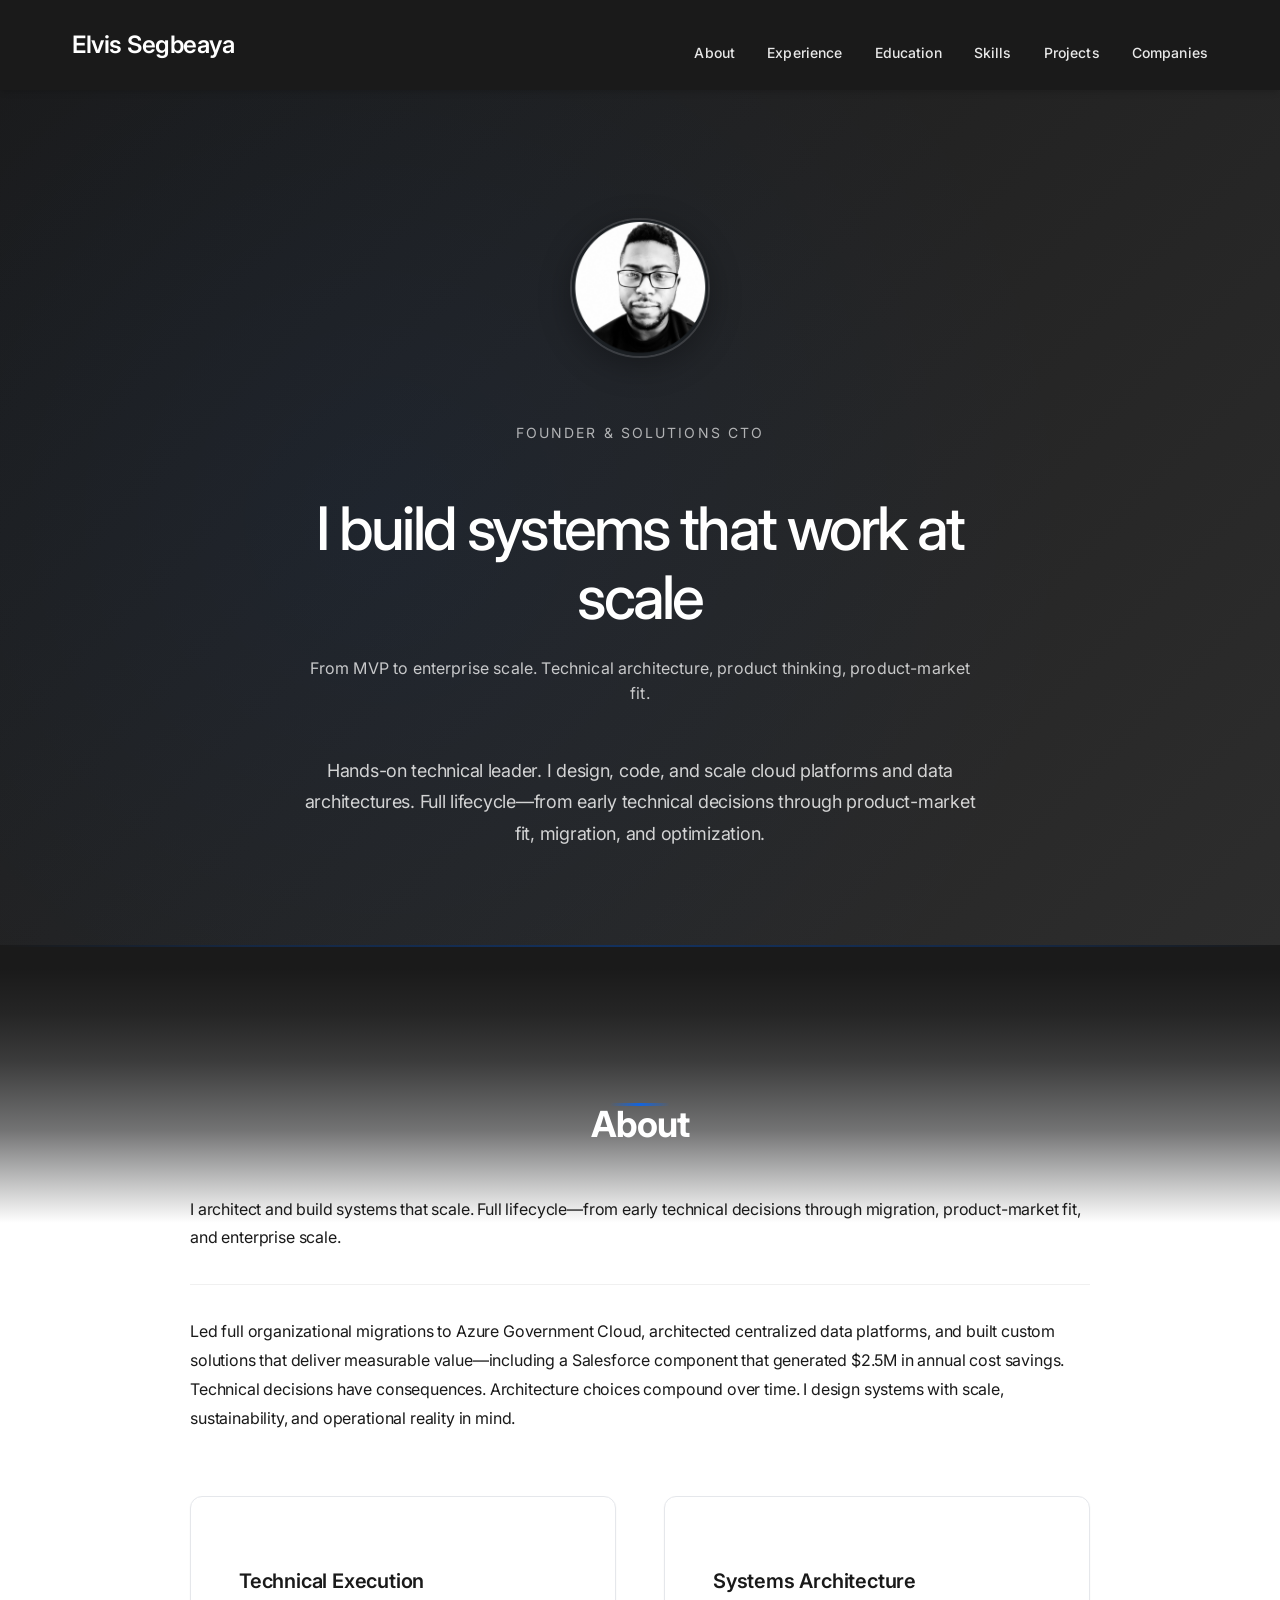
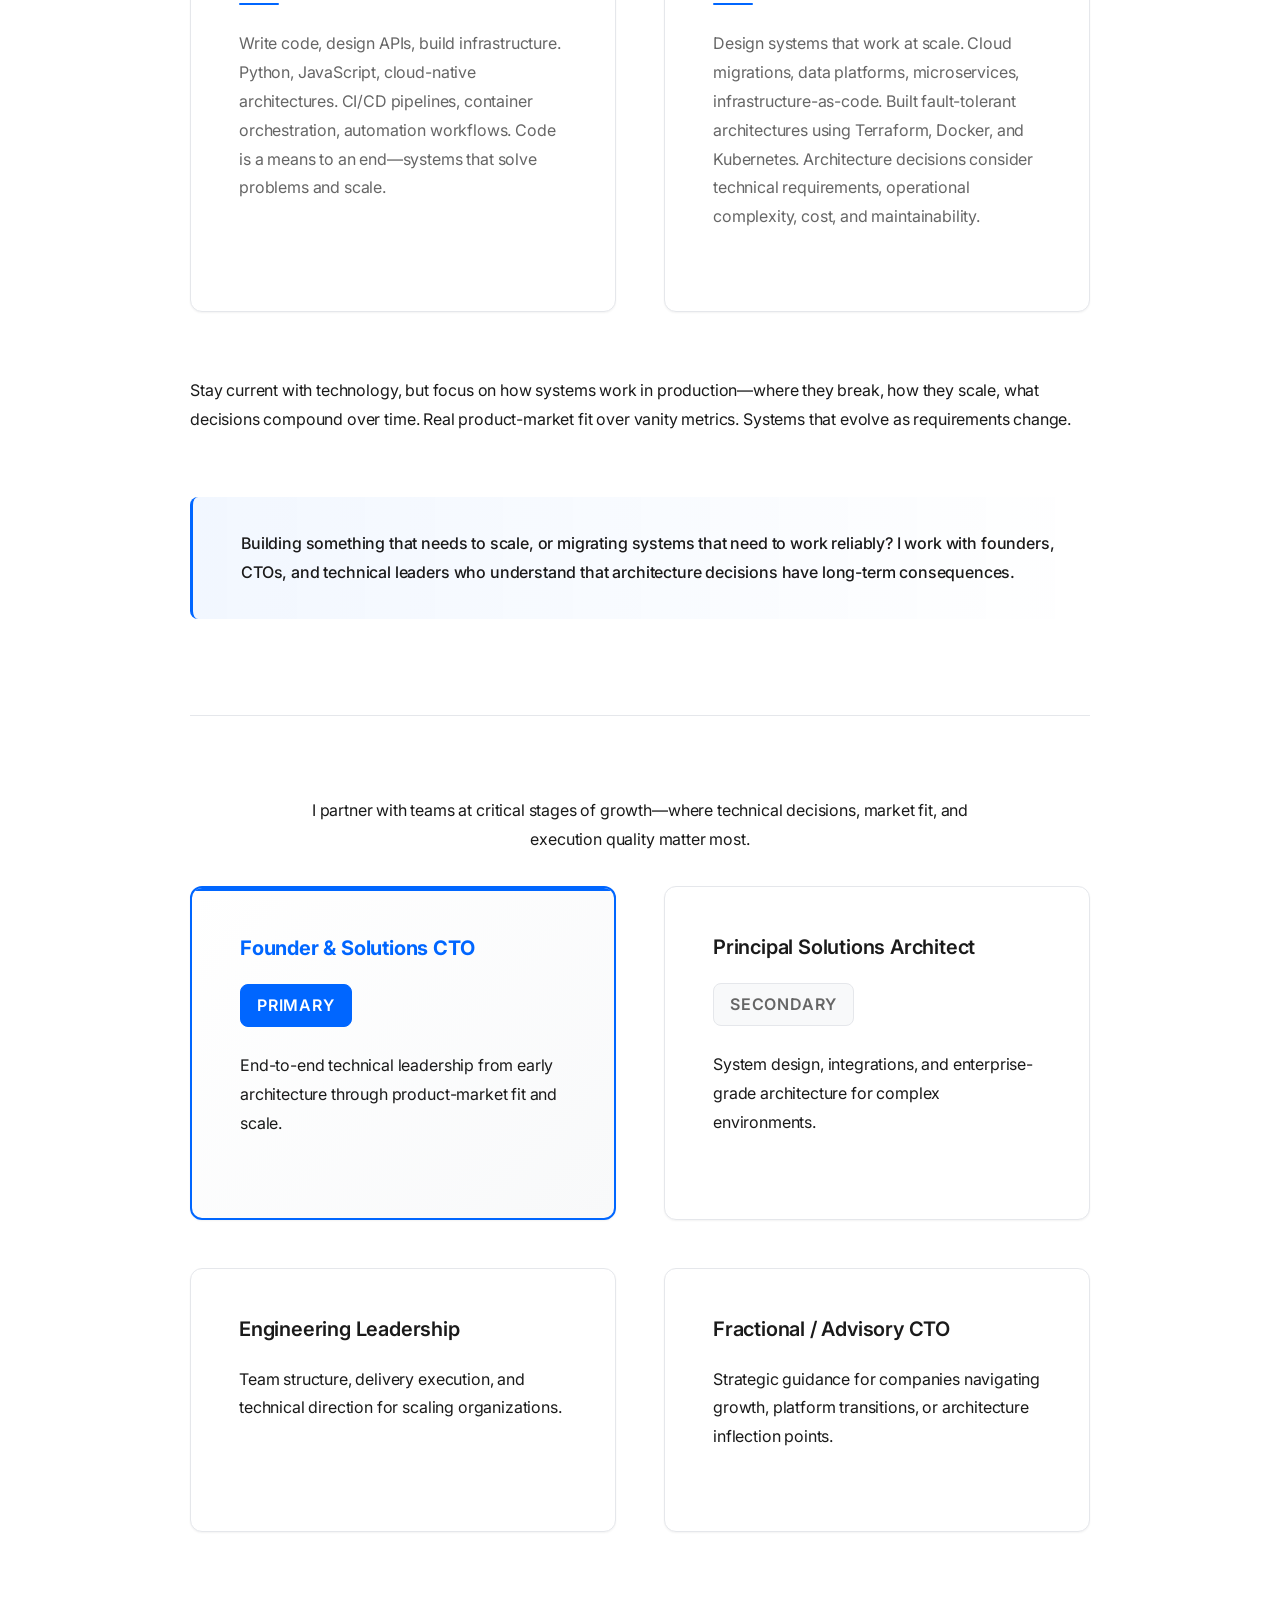
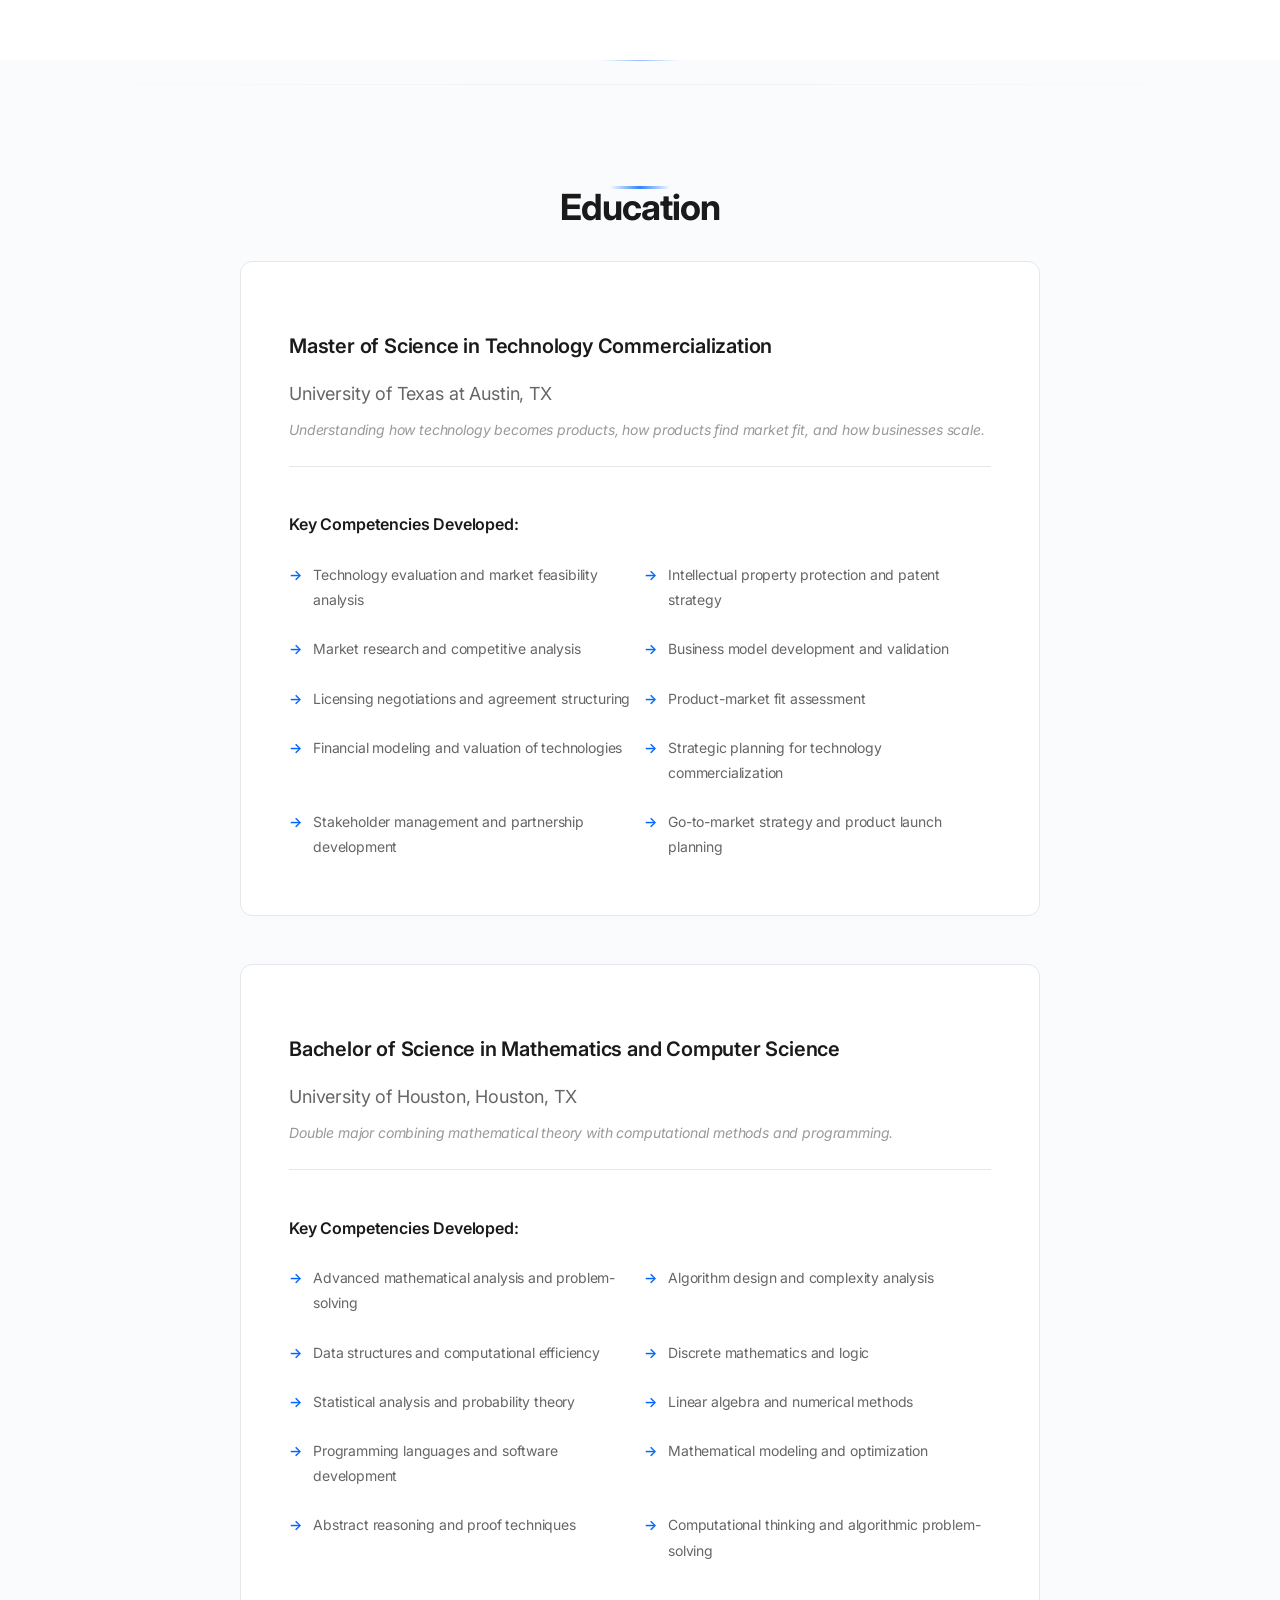
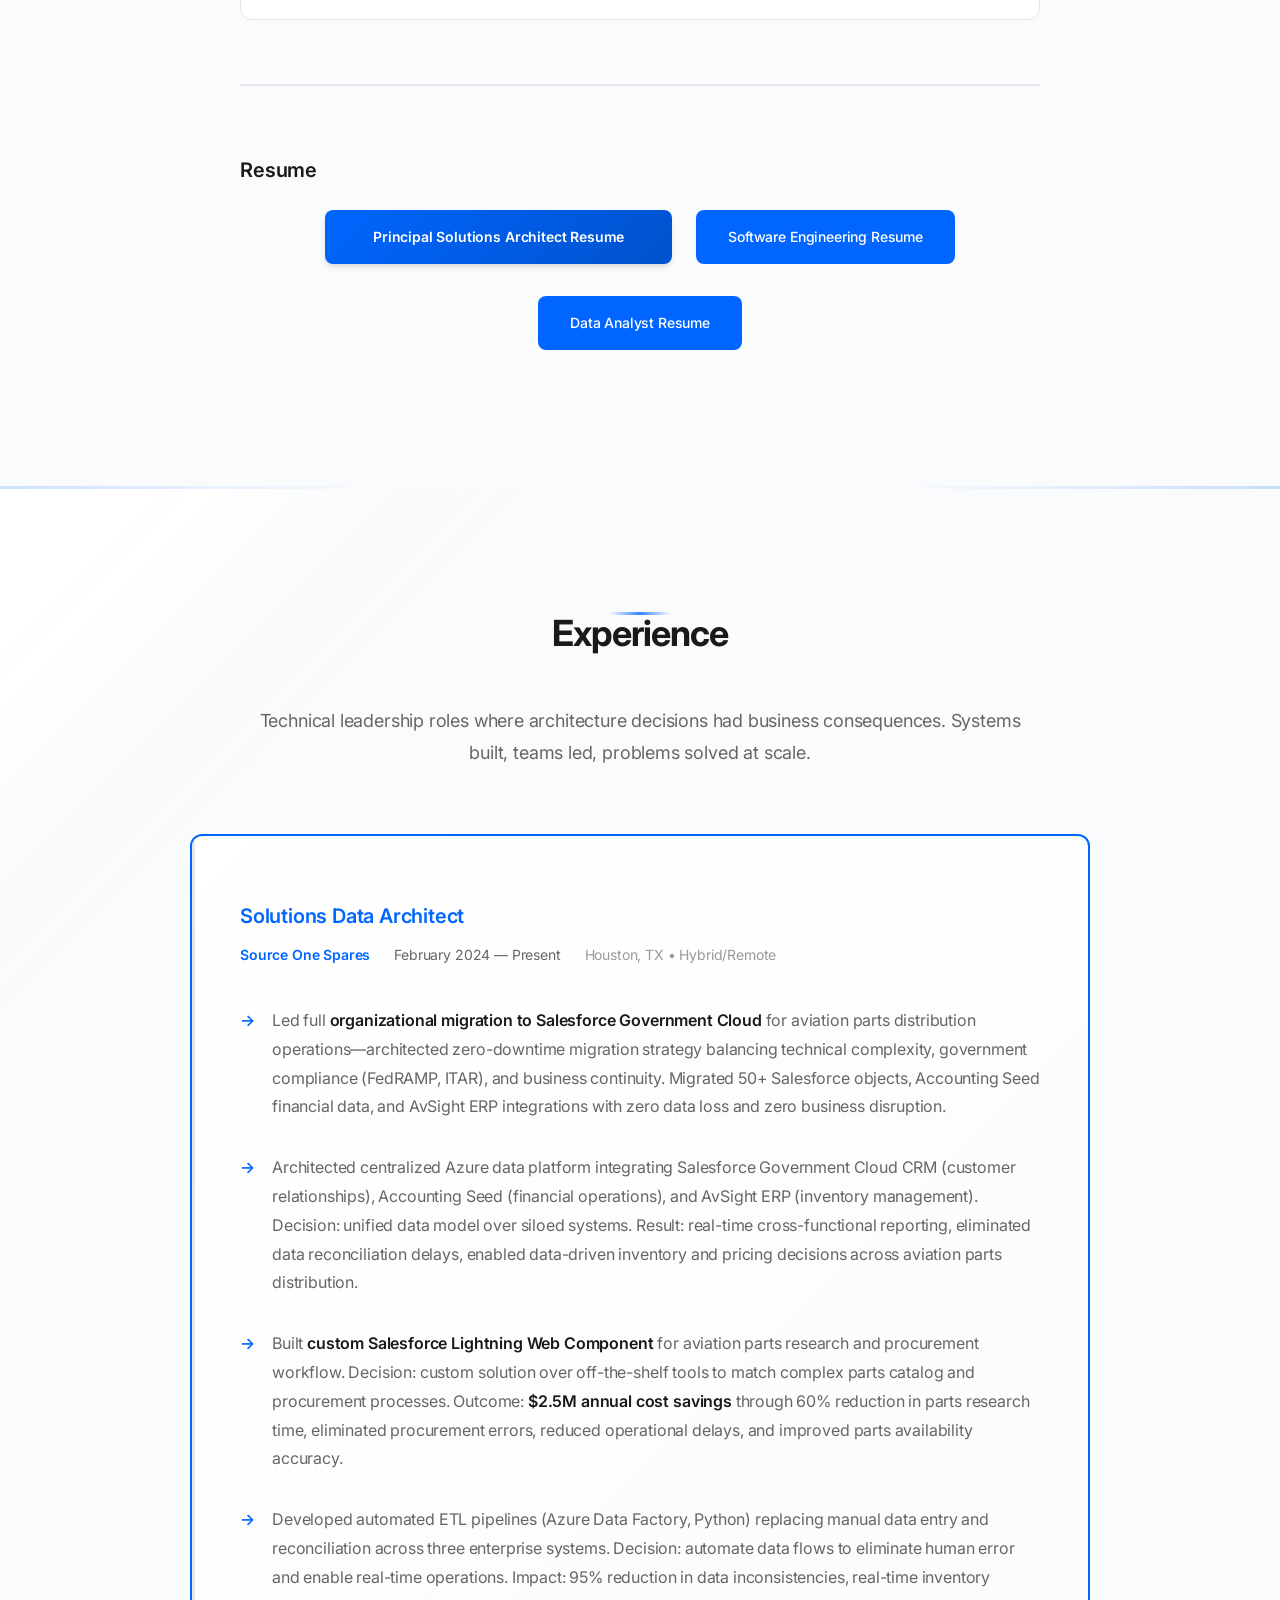
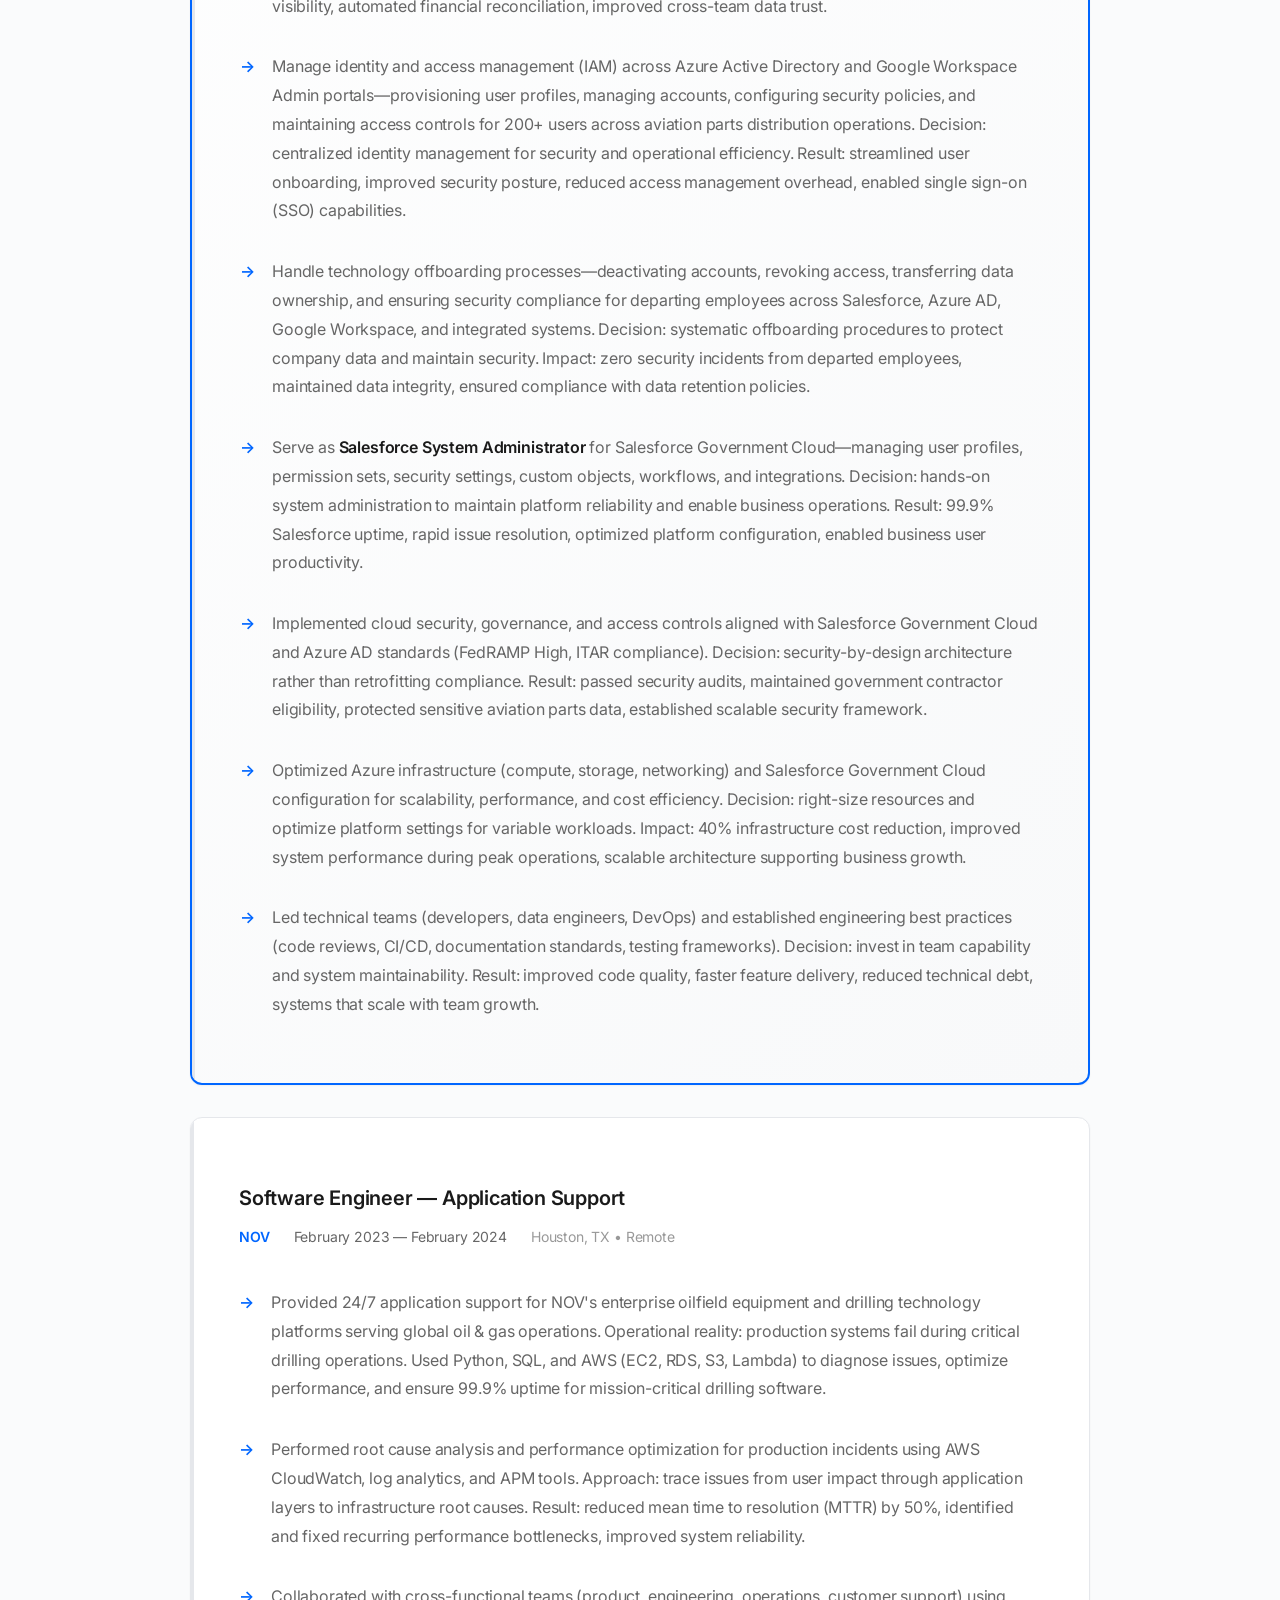
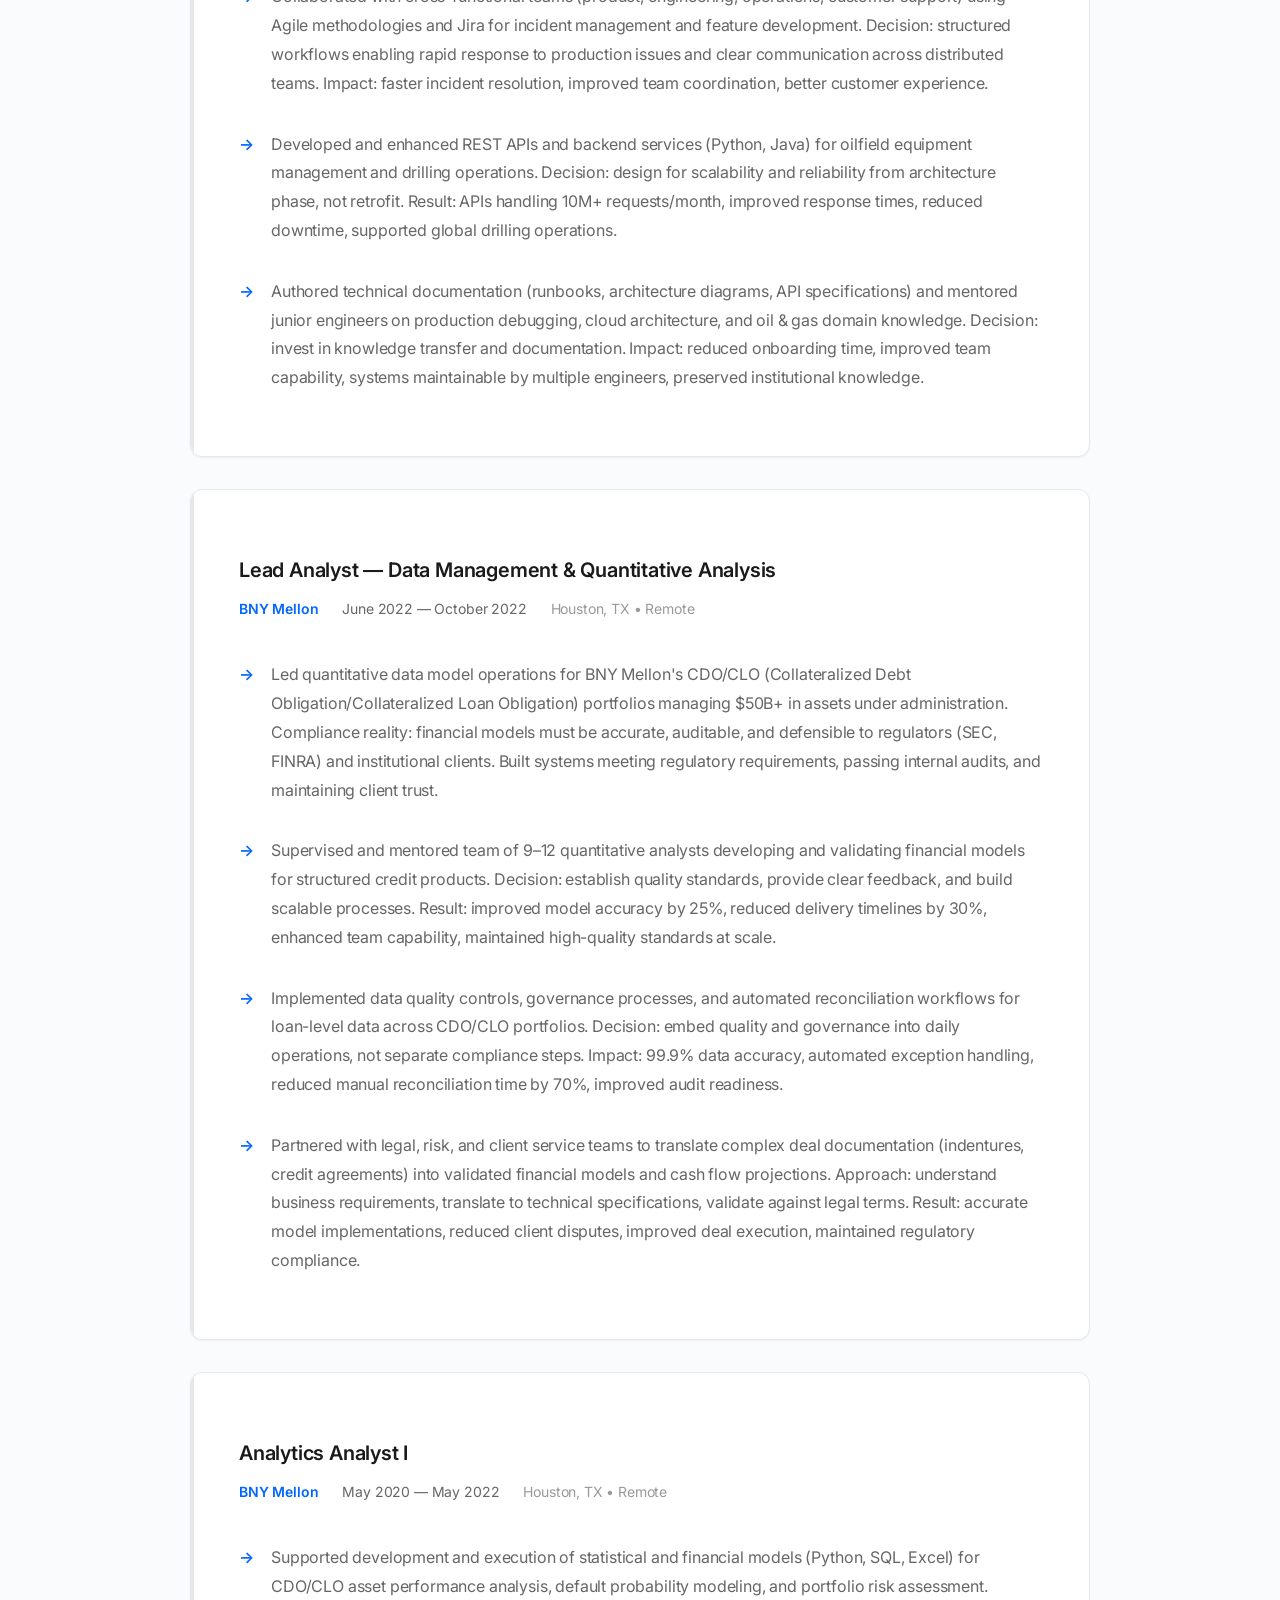
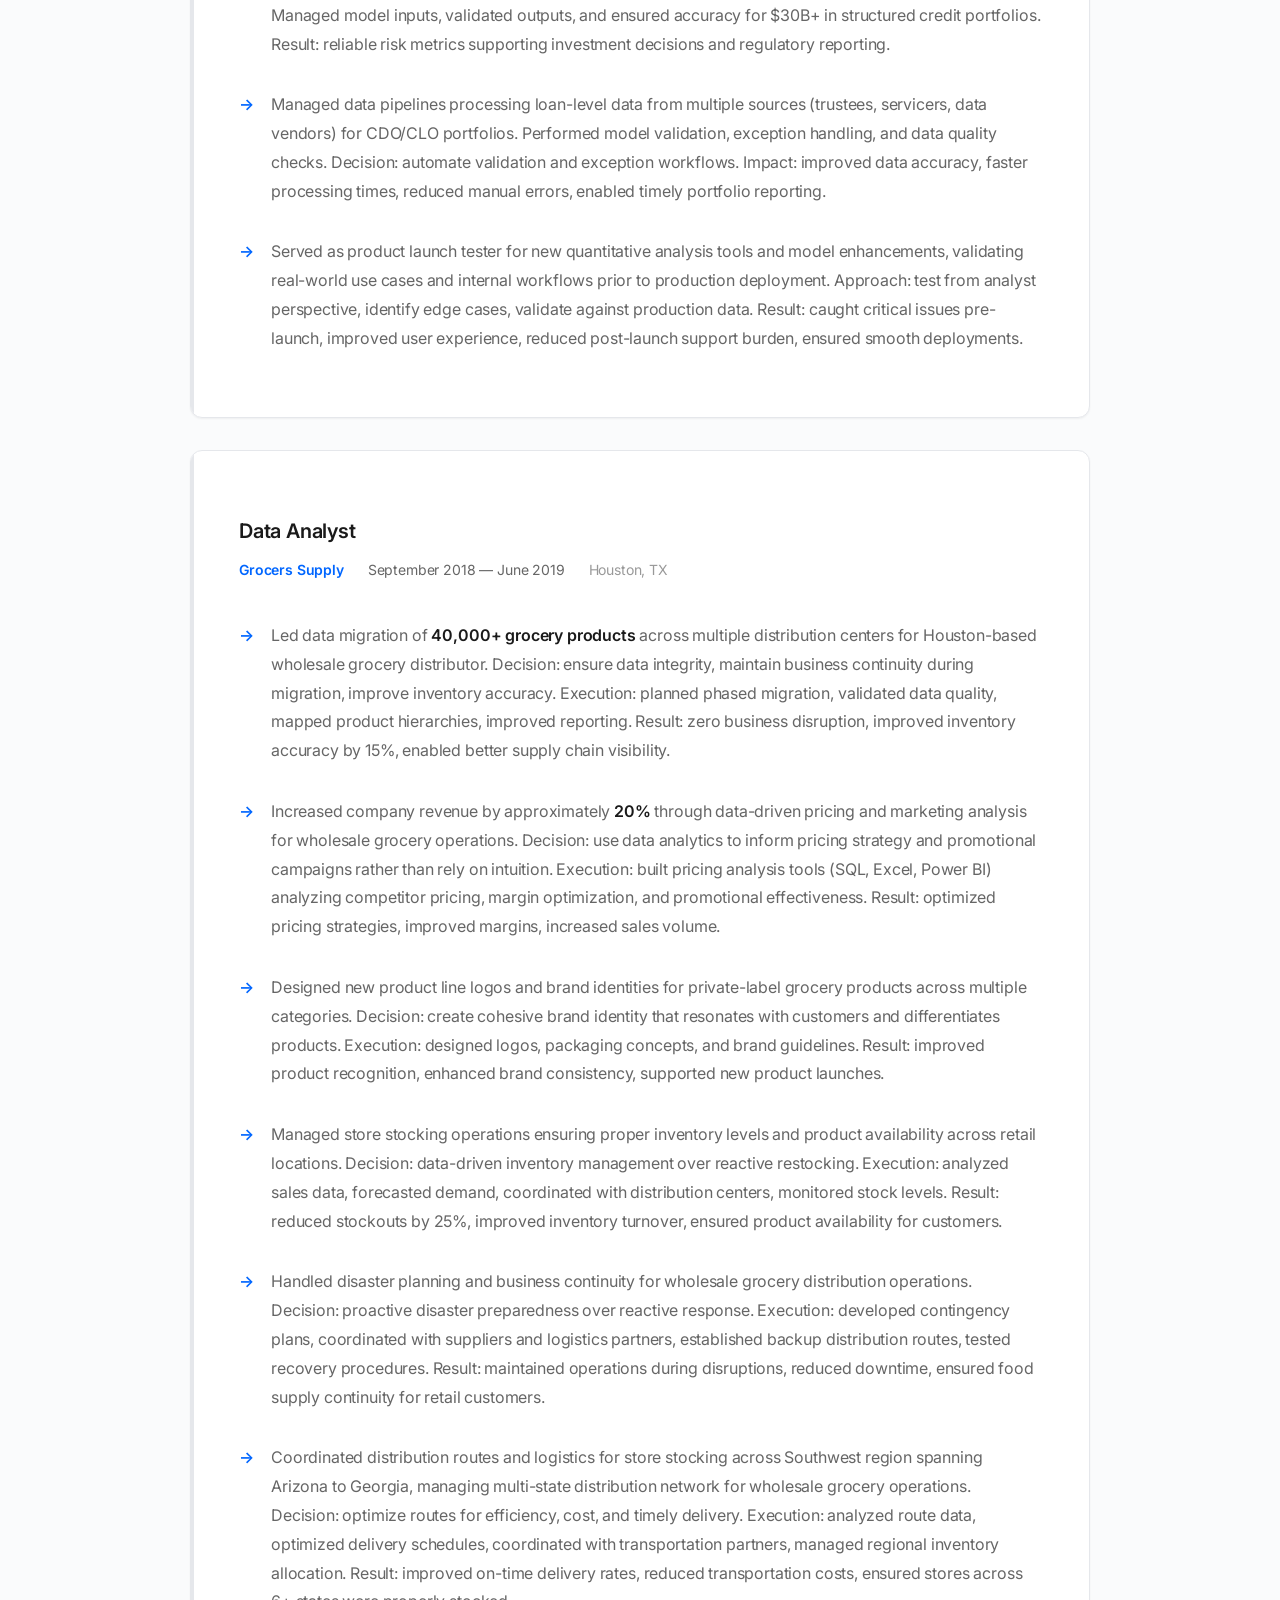
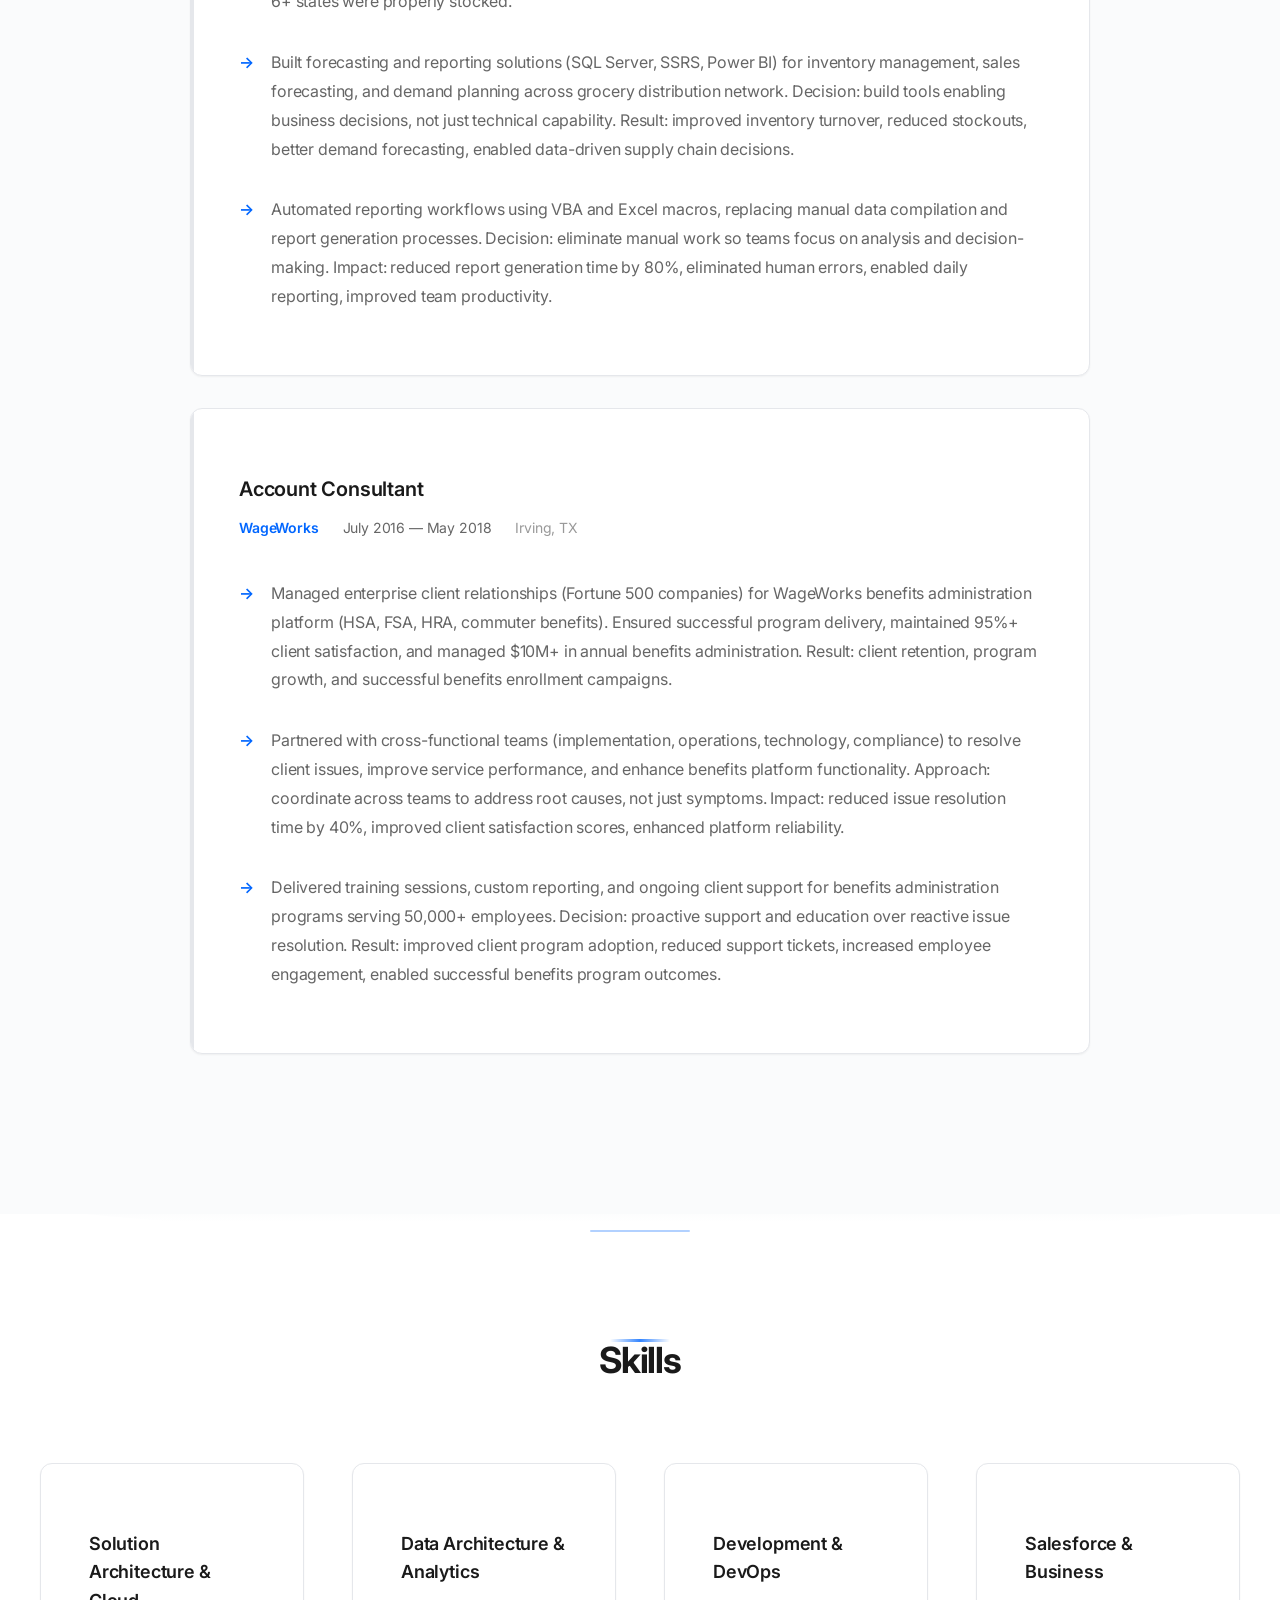
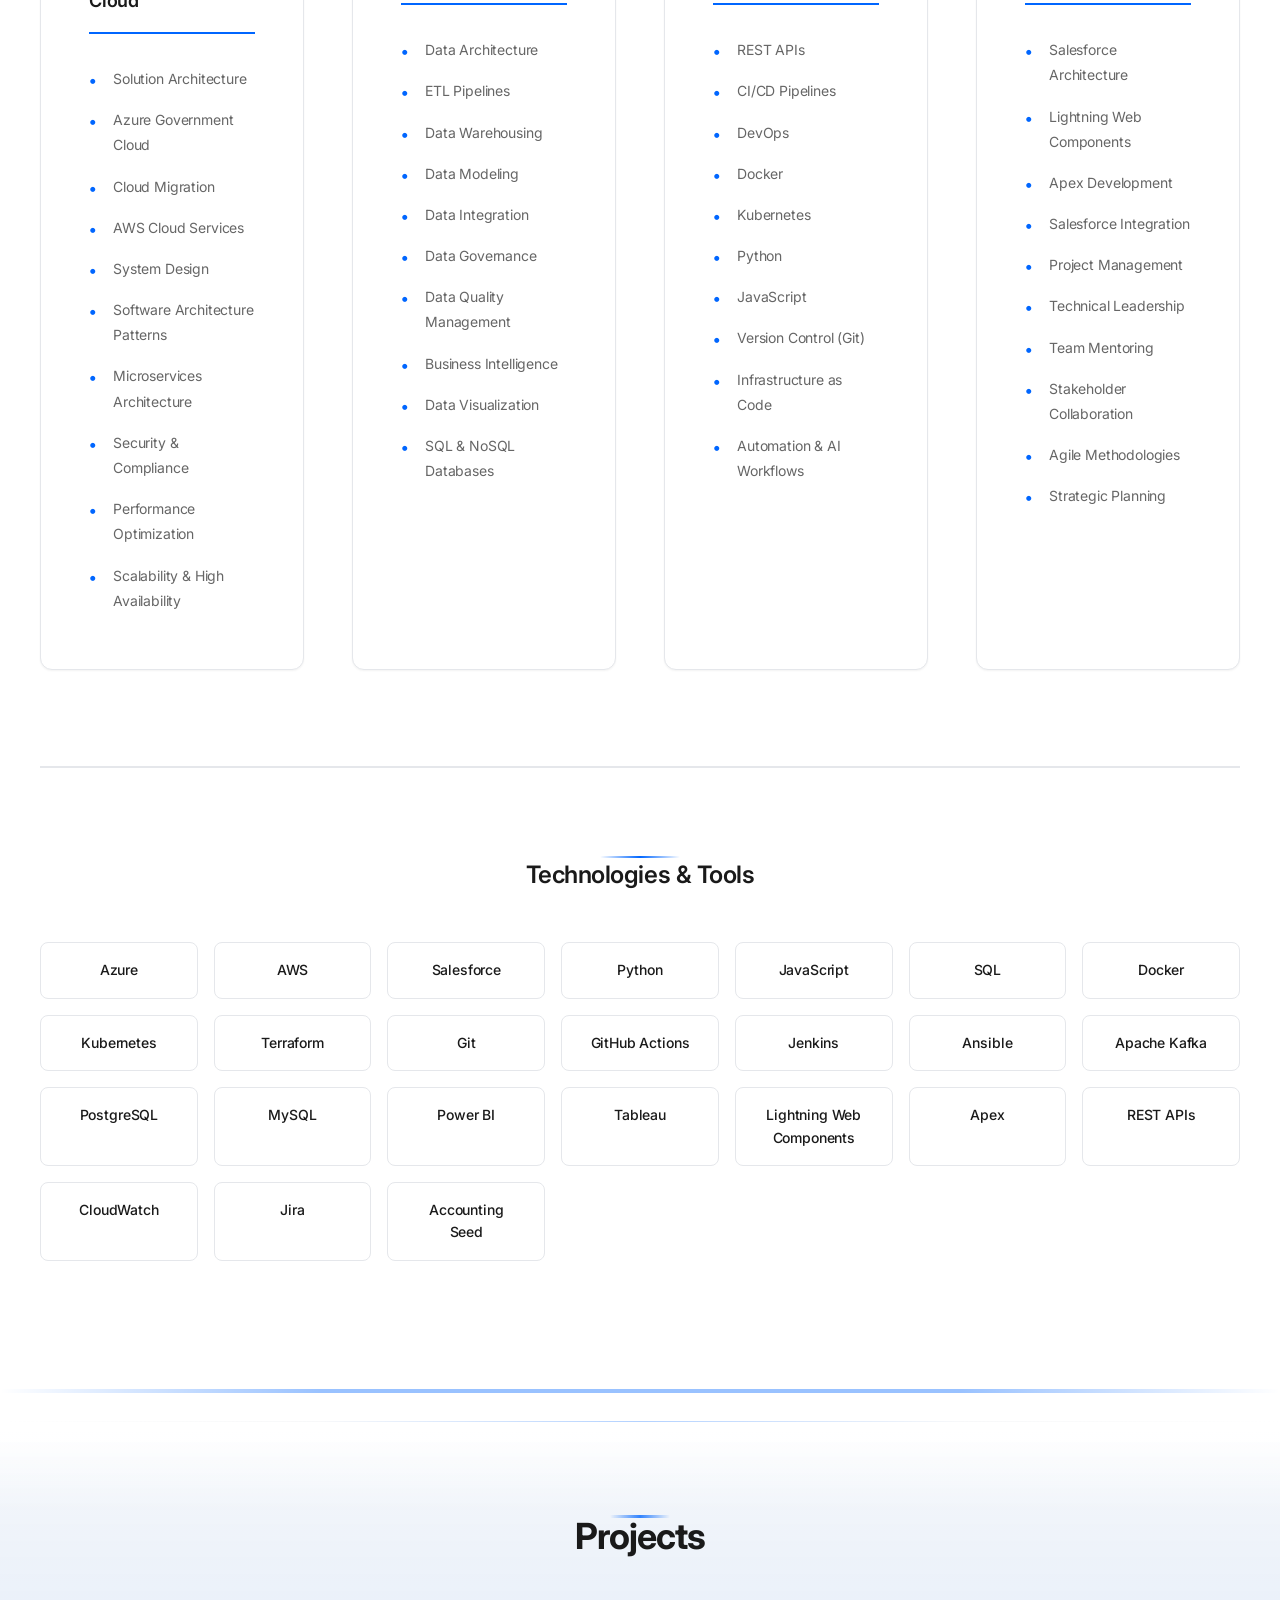
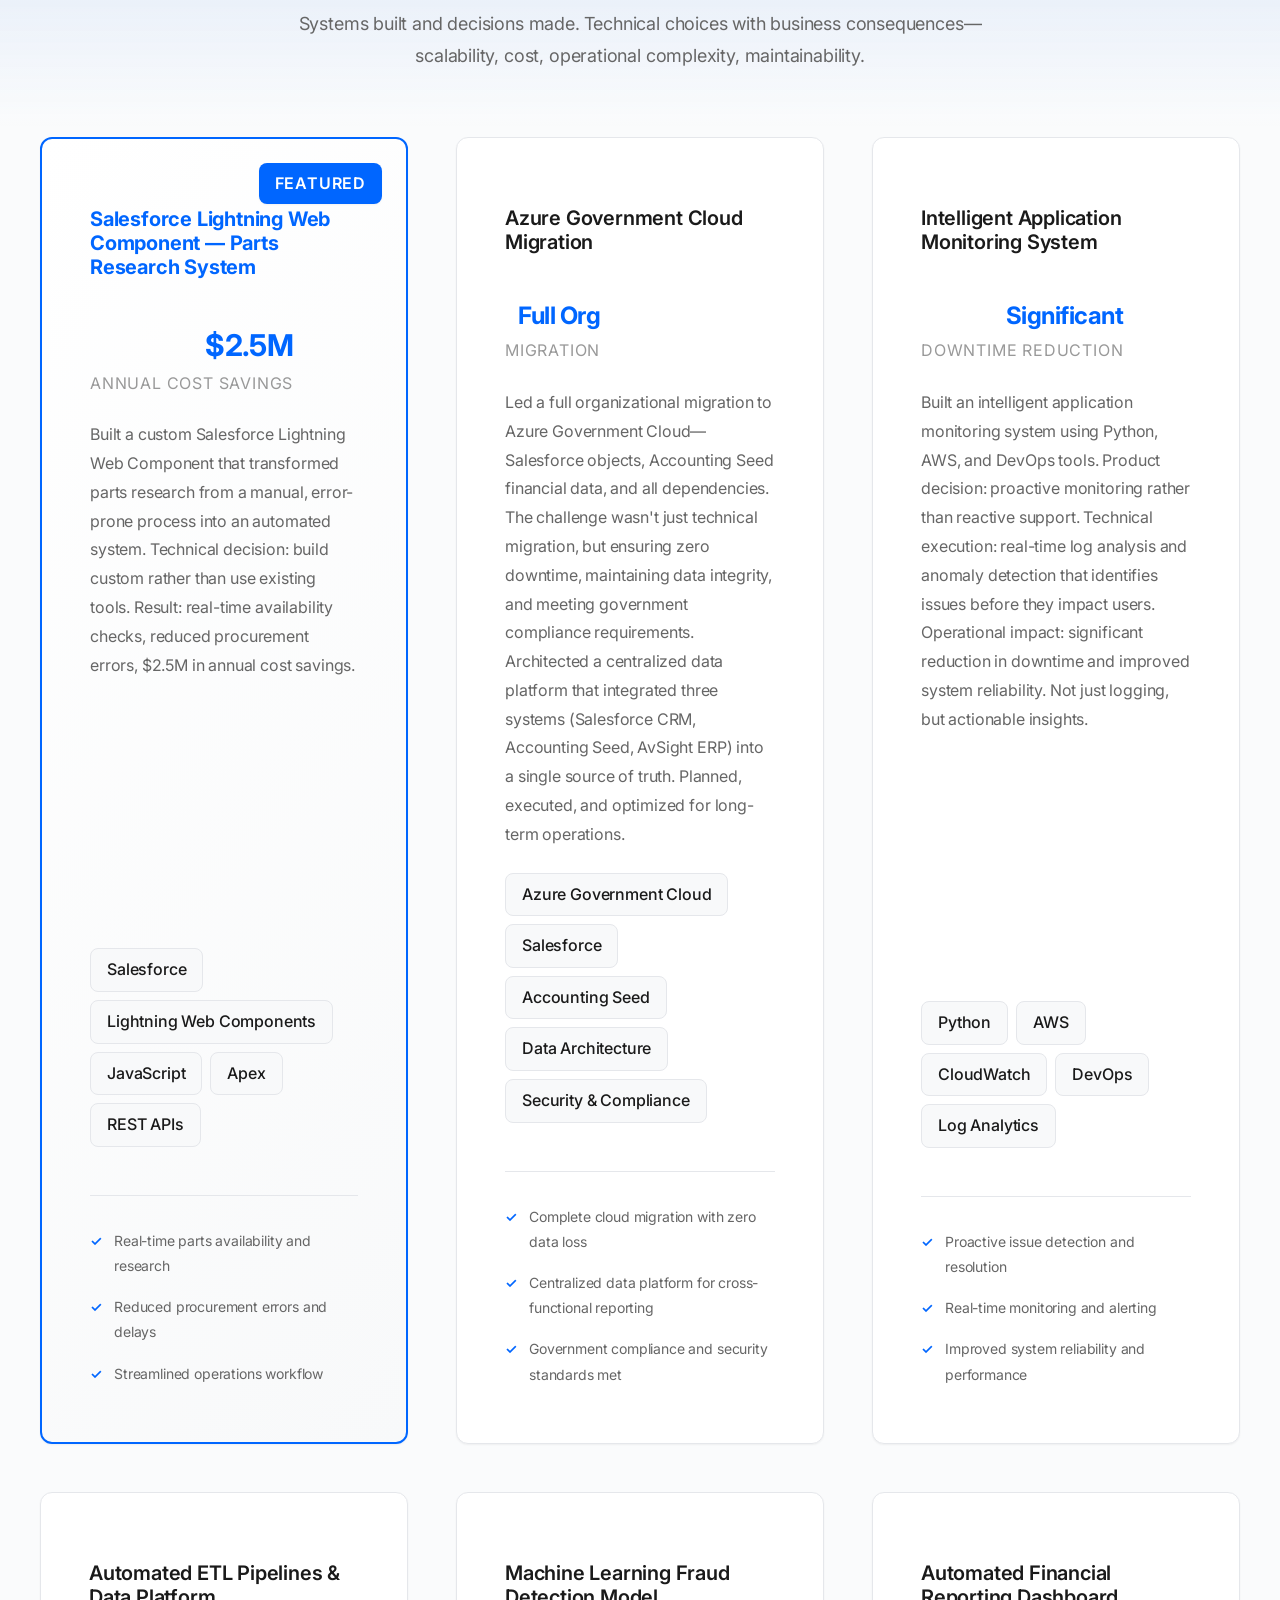
==== index.html @ 84343ac4 "Refine index.html and styles.css: Reorder navigation items, enhance text clarity in the About and Ex" ====
<!DOCTYPE html>
<html lang="en">
<head>
  <meta charset="UTF-8">
  <meta name="viewport" content="width=device-width, initial-scale=1.0">
  <meta name="description" content="Elvis Segbeaya - Founder & Solutions CTO building systems that scale from idea to enterprise. Cloud migrations, data architecture, and technical decisions with real business impact.">
  <title>Elvis Segbeaya | Founder & Solutions CTO</title>
  <link rel="preconnect" href="https://fonts.googleapis.com">
  <link rel="preconnect" href="https://fonts.gstatic.com" crossorigin>
  <link href="https://fonts.googleapis.com/css2?family=Inter:wght@300;400;500;600;700&display=swap" rel="stylesheet">
  <link href="css/styles.css" rel="stylesheet">
</head>
<body>
  <!-- Enhanced header with better structure and professional styling -->
  <header class="main-header">
    <div class="header-container">
      <h1 class="site-title">Elvis Segbeaya</h1>
      <nav class="main-nav" aria-label="Main navigation">
        <ul class="nav-list">
          <li><a href="#about" class="nav-link">About</a></li>
          <li><a href="#experience" class="nav-link">Experience</a></li>
          <li><a href="#education" class="nav-link">Education</a></li>
          <li><a href="#skills" class="nav-link">Skills</a></li>
          <li><a href="#projects" class="nav-link">Projects</a></li>
          <li><a href="#companies" class="nav-link">Companies</a></li>
        </ul>
      </nav>
    </div>
  </header>

  <!-- Hero section: Calm, confident, instantly credible -->
  <section class="hero-section" id="hero">
    <div class="hero-content">
      <div class="hero-profile">
        <img src="asset/Images/profilePic_linke.png" alt="Elvis Segbeaya" class="profile-image">
      </div>
      <div class="hero-text">
        <p class="hero-tagline">Founder & Solutions CTO</p>
        <h2 class="hero-headline">I build systems that work at scale</h2>
        <p class="hero-positioning">From MVP to enterprise scale. Technical architecture, product thinking, product-market fit.</p>
        <p class="hero-description">Hands-on technical leader. I design, code, and scale cloud platforms and data architectures. Full lifecycle—from early technical decisions through product-market fit, migration, and optimization.</p>
      </div>
    </div>
  </section>



  <!-- About section: Founder mindset - product thinking, market fit, operational realism -->
  <section id="about" class="section content-section">
    <div class="section-container">
      <h2 class="section-title">About</h2>
      <div class="about-content">
        <p class="lead-text">I architect and build systems that scale. Full lifecycle—from early technical decisions through migration, product-market fit, and enterprise scale.</p>

        <p>Led full organizational migrations to Azure Government Cloud, architected centralized data platforms, and built custom solutions that deliver measurable value—including a Salesforce component that generated $2.5M in annual cost savings. Technical decisions have consequences. Architecture choices compound over time. I design systems with scale, sustainability, and operational reality in mind.</p>

        <div class="expertise-grid">
          <div class="expertise-item">
            <h3 class="expertise-title">Technical Execution</h3>
            <p>Write code, design APIs, build infrastructure. Python, JavaScript, cloud-native architectures. CI/CD pipelines, container orchestration, automation workflows. Code is a means to an end—systems that solve problems and scale.</p>
          </div>

          <div class="expertise-item">
            <h3 class="expertise-title">Systems Architecture</h3>
            <p>Design systems that work at scale. Cloud migrations, data platforms, microservices, infrastructure-as-code. Built fault-tolerant architectures using Terraform, Docker, and Kubernetes. Architecture decisions consider technical requirements, operational complexity, cost, and maintainability.</p>
          </div>
        </div>

        <p>Stay current with technology, but focus on how systems work in production—where they break, how they scale, what decisions compound over time. Real product-market fit over vanity metrics. Systems that evolve as requirements change.</p>

        <p class="cta-text">Building something that needs to scale, or migrating systems that need to work reliably? I work with founders, CTOs, and technical leaders who understand that architecture decisions have long-term consequences.</p>

        <!-- Engagements & Roles: Integrated into About section -->
        <div class="engagements-wrapper">
          <p class="engagements-intro">I partner with teams at critical stages of growth—where technical decisions, market fit, and execution quality matter most.</p>
          
          <div class="engagements-grid">
            <article class="engagement-card engagement-primary">
              <div class="engagement-header">
                <h3 class="engagement-title">Founder & Solutions CTO</h3>
                <span class="engagement-badge">Primary</span>
              </div>
              <p class="engagement-description">End-to-end technical leadership from early architecture through product-market fit and scale.</p>
            </article>

            <article class="engagement-card">
              <div class="engagement-header">
                <h3 class="engagement-title">Principal Solutions Architect</h3>
                <span class="engagement-badge">Secondary</span>
              </div>
              <p class="engagement-description">System design, integrations, and enterprise-grade architecture for complex environments.</p>
            </article>

            <article class="engagement-card">
              <div class="engagement-header">
                <h3 class="engagement-title">Engineering Leadership</h3>
              </div>
              <p class="engagement-description">Team structure, delivery execution, and technical direction for scaling organizations.</p>
            </article>

            <article class="engagement-card">
              <div class="engagement-header">
                <h3 class="engagement-title">Fractional / Advisory CTO</h3>
              </div>
              <p class="engagement-description">Strategic guidance for companies navigating growth, platform transitions, or architecture inflection points.</p>
            </article>
          </div>
        </div>
      </div>
    </div>
  </section>


  <!-- Education section: Enhanced layout and professional presentation -->
  <section id="education" class="section content-section">
    <div class="section-container">
      <h2 class="section-title">Education</h2>
      <div class="education-content">
        <div class="education-item">
          <h3 class="degree-title">Master of Science in Technology Commercialization</h3>
          <p class="degree-institution">University of Texas at Austin, TX</p>
          <p class="degree-note">Understanding how technology becomes products, how products find market fit, and how businesses scale.</p>
          <div class="degree-skills">
            <h4 class="skills-heading">Key Competencies Developed:</h4>
            <ul class="degree-skills-list">
              <li>Technology evaluation and market feasibility analysis</li>
              <li>Intellectual property protection and patent strategy</li>
              <li>Market research and competitive analysis</li>
              <li>Business model development and validation</li>
              <li>Licensing negotiations and agreement structuring</li>
              <li>Product-market fit assessment</li>
              <li>Financial modeling and valuation of technologies</li>
              <li>Strategic planning for technology commercialization</li>
              <li>Stakeholder management and partnership development</li>
              <li>Go-to-market strategy and product launch planning</li>
            </ul>
          </div>
        </div>
        <div class="education-item">
          <h3 class="degree-title">Bachelor of Science in Mathematics and Computer Science</h3>
          <p class="degree-institution">University of Houston, Houston, TX</p>
          <p class="degree-note">Double major combining mathematical theory with computational methods and programming.</p>
          <div class="degree-skills">
            <h4 class="skills-heading">Key Competencies Developed:</h4>
            <ul class="degree-skills-list">
              <li>Advanced mathematical analysis and problem-solving</li>
              <li>Algorithm design and complexity analysis</li>
              <li>Data structures and computational efficiency</li>
              <li>Discrete mathematics and logic</li>
              <li>Statistical analysis and probability theory</li>
              <li>Linear algebra and numerical methods</li>
              <li>Programming languages and software development</li>
              <li>Mathematical modeling and optimization</li>
              <li>Abstract reasoning and proof techniques</li>
              <li>Computational thinking and algorithmic problem-solving</li>
            </ul>
          </div>
        </div>

        <div class="resume-section">
          <h3 class="resume-title">Resume</h3>
          <ul class="resume-list">
            <li><a href="asset/Resumes/Elvis_Segbeaya_Principal_Solutions_Architect_Resume_v2.docx" class="resume-link resume-primary" target="_blank" rel="noopener noreferrer">Principal Solutions Architect Resume</a></li>
            <li><a href="asset/Resumes/ELVIS_SEGBEAYA_3.3.23.pdf" class="resume-link" target="_blank" rel="noopener noreferrer">Software Engineering Resume</a></li>
            <li><a href="asset/Resumes/Elvis_Data_Analyst_Resume_22.pdf" class="resume-link" target="_blank" rel="noopener noreferrer">Data Analyst Resume</a></li>
          </ul>
        </div>
      </div>
    </div>
  </section>

  <!-- Experience section: Product decisions, scale, and operational consequences -->
  <section id="experience" class="section content-section">
    <div class="section-container">
      <h2 class="section-title">Experience</h2>
      <p class="section-intro">Technical leadership roles where architecture decisions had business consequences. Systems built, teams led, problems solved at scale.</p>
      <div class="experience-timeline">
        <article class="job-card featured-job">
          <div class="job-header">
            <h3 class="job-title">Solutions Data Architect</h3>
            <div class="job-meta">
              <span class="job-company">Source One Spares</span>
              <span class="job-period">February 2024 — Present</span>
              <span class="job-location">Houston, TX • Hybrid/Remote</span>
            </div>
          </div>
          <ul class="job-achievements">
            <li>Led full <strong>organizational migration to Salesforce Government Cloud</strong> for aviation parts distribution operations—architected zero-downtime migration strategy balancing technical complexity, government compliance (FedRAMP, ITAR), and business continuity. Migrated 50+ Salesforce objects, Accounting Seed financial data, and AvSight ERP integrations with zero data loss and zero business disruption.</li>
            <li>Architected centralized Azure data platform integrating Salesforce Government Cloud CRM (customer relationships), Accounting Seed (financial operations), and AvSight ERP (inventory management). Decision: unified data model over siloed systems. Result: real-time cross-functional reporting, eliminated data reconciliation delays, enabled data-driven inventory and pricing decisions across aviation parts distribution.</li>
            <li>Built <strong>custom Salesforce Lightning Web Component</strong> for aviation parts research and procurement workflow. Decision: custom solution over off-the-shelf tools to match complex parts catalog and procurement processes. Outcome: <strong>$2.5M annual cost savings</strong> through 60% reduction in parts research time, eliminated procurement errors, reduced operational delays, and improved parts availability accuracy.</li>
            <li>Developed automated ETL pipelines (Azure Data Factory, Python) replacing manual data entry and reconciliation across three enterprise systems. Decision: automate data flows to eliminate human error and enable real-time operations. Impact: 95% reduction in data inconsistencies, real-time inventory visibility, automated financial reconciliation, improved cross-team data trust.</li>
            <li>Manage identity and access management (IAM) across Azure Active Directory and Google Workspace Admin portals—provisioning user profiles, managing accounts, configuring security policies, and maintaining access controls for 200+ users across aviation parts distribution operations. Decision: centralized identity management for security and operational efficiency. Result: streamlined user onboarding, improved security posture, reduced access management overhead, enabled single sign-on (SSO) capabilities.</li>
            <li>Handle technology offboarding processes—deactivating accounts, revoking access, transferring data ownership, and ensuring security compliance for departing employees across Salesforce, Azure AD, Google Workspace, and integrated systems. Decision: systematic offboarding procedures to protect company data and maintain security. Impact: zero security incidents from departed employees, maintained data integrity, ensured compliance with data retention policies.</li>
            <li>Serve as <strong>Salesforce System Administrator</strong> for Salesforce Government Cloud—managing user profiles, permission sets, security settings, custom objects, workflows, and integrations. Decision: hands-on system administration to maintain platform reliability and enable business operations. Result: 99.9% Salesforce uptime, rapid issue resolution, optimized platform configuration, enabled business user productivity.</li>
            <li>Implemented cloud security, governance, and access controls aligned with Salesforce Government Cloud and Azure AD standards (FedRAMP High, ITAR compliance). Decision: security-by-design architecture rather than retrofitting compliance. Result: passed security audits, maintained government contractor eligibility, protected sensitive aviation parts data, established scalable security framework.</li>
            <li>Optimized Azure infrastructure (compute, storage, networking) and Salesforce Government Cloud configuration for scalability, performance, and cost efficiency. Decision: right-size resources and optimize platform settings for variable workloads. Impact: 40% infrastructure cost reduction, improved system performance during peak operations, scalable architecture supporting business growth.</li>
            <li>Led technical teams (developers, data engineers, DevOps) and established engineering best practices (code reviews, CI/CD, documentation standards, testing frameworks). Decision: invest in team capability and system maintainability. Result: improved code quality, faster feature delivery, reduced technical debt, systems that scale with team growth.</li>
          </ul>
        </article>

        <article class="job-card">
          <div class="job-header">
            <h3 class="job-title">Software Engineer — Application Support</h3>
            <div class="job-meta">
              <span class="job-company">NOV</span>
              <span class="job-period">February 2023 — February 2024</span>
              <span class="job-location">Houston, TX • Remote</span>
            </div>
          </div>
          <ul class="job-achievements">
            <li>Provided 24/7 application support for NOV's enterprise oilfield equipment and drilling technology platforms serving global oil & gas operations. Operational reality: production systems fail during critical drilling operations. Used Python, SQL, and AWS (EC2, RDS, S3, Lambda) to diagnose issues, optimize performance, and ensure 99.9% uptime for mission-critical drilling software.</li>
            <li>Performed root cause analysis and performance optimization for production incidents using AWS CloudWatch, log analytics, and APM tools. Approach: trace issues from user impact through application layers to infrastructure root causes. Result: reduced mean time to resolution (MTTR) by 50%, identified and fixed recurring performance bottlenecks, improved system reliability.</li>
            <li>Collaborated with cross-functional teams (product, engineering, operations, customer support) using Agile methodologies and Jira for incident management and feature development. Decision: structured workflows enabling rapid response to production issues and clear communication across distributed teams. Impact: faster incident resolution, improved team coordination, better customer experience.</li>
            <li>Developed and enhanced REST APIs and backend services (Python, Java) for oilfield equipment management and drilling operations. Decision: design for scalability and reliability from architecture phase, not retrofit. Result: APIs handling 10M+ requests/month, improved response times, reduced downtime, supported global drilling operations.</li>
            <li>Authored technical documentation (runbooks, architecture diagrams, API specifications) and mentored junior engineers on production debugging, cloud architecture, and oil & gas domain knowledge. Decision: invest in knowledge transfer and documentation. Impact: reduced onboarding time, improved team capability, systems maintainable by multiple engineers, preserved institutional knowledge.</li>
          </ul>
        </article>

        <article class="job-card">
          <div class="job-header">
            <h3 class="job-title">Lead Analyst — Data Management & Quantitative Analysis</h3>
            <div class="job-meta">
              <span class="job-company">BNY Mellon</span>
              <span class="job-period">June 2022 — October 2022</span>
              <span class="job-location">Houston, TX • Remote</span>
            </div>
          </div>
          <ul class="job-achievements">
            <li>Led quantitative data model operations for BNY Mellon's CDO/CLO (Collateralized Debt Obligation/Collateralized Loan Obligation) portfolios managing $50B+ in assets under administration. Compliance reality: financial models must be accurate, auditable, and defensible to regulators (SEC, FINRA) and institutional clients. Built systems meeting regulatory requirements, passing internal audits, and maintaining client trust.</li>
            <li>Supervised and mentored team of 9–12 quantitative analysts developing and validating financial models for structured credit products. Decision: establish quality standards, provide clear feedback, and build scalable processes. Result: improved model accuracy by 25%, reduced delivery timelines by 30%, enhanced team capability, maintained high-quality standards at scale.</li>
            <li>Implemented data quality controls, governance processes, and automated reconciliation workflows for loan-level data across CDO/CLO portfolios. Decision: embed quality and governance into daily operations, not separate compliance steps. Impact: 99.9% data accuracy, automated exception handling, reduced manual reconciliation time by 70%, improved audit readiness.</li>
            <li>Partnered with legal, risk, and client service teams to translate complex deal documentation (indentures, credit agreements) into validated financial models and cash flow projections. Approach: understand business requirements, translate to technical specifications, validate against legal terms. Result: accurate model implementations, reduced client disputes, improved deal execution, maintained regulatory compliance.</li>
          </ul>
        </article>

        <article class="job-card">
          <div class="job-header">
            <h3 class="job-title">Analytics Analyst I</h3>
            <div class="job-meta">
              <span class="job-company">BNY Mellon</span>
              <span class="job-period">May 2020 — May 2022</span>
              <span class="job-location">Houston, TX • Remote</span>
            </div>
          </div>
          <ul class="job-achievements">
            <li>Supported development and execution of statistical and financial models (Python, SQL, Excel) for CDO/CLO asset performance analysis, default probability modeling, and portfolio risk assessment. Managed model inputs, validated outputs, and ensured accuracy for $30B+ in structured credit portfolios. Result: reliable risk metrics supporting investment decisions and regulatory reporting.</li>
            <li>Managed data pipelines processing loan-level data from multiple sources (trustees, servicers, data vendors) for CDO/CLO portfolios. Performed model validation, exception handling, and data quality checks. Decision: automate validation and exception workflows. Impact: improved data accuracy, faster processing times, reduced manual errors, enabled timely portfolio reporting.</li>
            <li>Served as product launch tester for new quantitative analysis tools and model enhancements, validating real-world use cases and internal workflows prior to production deployment. Approach: test from analyst perspective, identify edge cases, validate against production data. Result: caught critical issues pre-launch, improved user experience, reduced post-launch support burden, ensured smooth deployments.</li>
          </ul>
        </article>

        <article class="job-card">
          <div class="job-header">
            <h3 class="job-title">Data Analyst</h3>
            <div class="job-meta">
              <span class="job-company">Grocers Supply</span>
              <span class="job-period">September 2018 — June 2019</span>
              <span class="job-location">Houston, TX</span>
            </div>
          </div>
          <ul class="job-achievements">
            <li>Led data migration of <strong>40,000+ grocery products</strong> across multiple distribution centers for Houston-based wholesale grocery distributor. Decision: ensure data integrity, maintain business continuity during migration, improve inventory accuracy. Execution: planned phased migration, validated data quality, mapped product hierarchies, improved reporting. Result: zero business disruption, improved inventory accuracy by 15%, enabled better supply chain visibility.</li>
            <li>Increased company revenue by approximately <strong>20%</strong> through data-driven pricing and marketing analysis for wholesale grocery operations. Decision: use data analytics to inform pricing strategy and promotional campaigns rather than rely on intuition. Execution: built pricing analysis tools (SQL, Excel, Power BI) analyzing competitor pricing, margin optimization, and promotional effectiveness. Result: optimized pricing strategies, improved margins, increased sales volume.</li>
            <li>Designed new product line logos and brand identities for private-label grocery products across multiple categories. Decision: create cohesive brand identity that resonates with customers and differentiates products. Execution: designed logos, packaging concepts, and brand guidelines. Result: improved product recognition, enhanced brand consistency, supported new product launches.</li>
            <li>Managed store stocking operations ensuring proper inventory levels and product availability across retail locations. Decision: data-driven inventory management over reactive restocking. Execution: analyzed sales data, forecasted demand, coordinated with distribution centers, monitored stock levels. Result: reduced stockouts by 25%, improved inventory turnover, ensured product availability for customers.</li>
            <li>Handled disaster planning and business continuity for wholesale grocery distribution operations. Decision: proactive disaster preparedness over reactive response. Execution: developed contingency plans, coordinated with suppliers and logistics partners, established backup distribution routes, tested recovery procedures. Result: maintained operations during disruptions, reduced downtime, ensured food supply continuity for retail customers.</li>
            <li>Coordinated distribution routes and logistics for store stocking across Southwest region spanning Arizona to Georgia, managing multi-state distribution network for wholesale grocery operations. Decision: optimize routes for efficiency, cost, and timely delivery. Execution: analyzed route data, optimized delivery schedules, coordinated with transportation partners, managed regional inventory allocation. Result: improved on-time delivery rates, reduced transportation costs, ensured stores across 6+ states were properly stocked.</li>
            <li>Built forecasting and reporting solutions (SQL Server, SSRS, Power BI) for inventory management, sales forecasting, and demand planning across grocery distribution network. Decision: build tools enabling business decisions, not just technical capability. Result: improved inventory turnover, reduced stockouts, better demand forecasting, enabled data-driven supply chain decisions.</li>
            <li>Automated reporting workflows using VBA and Excel macros, replacing manual data compilation and report generation processes. Decision: eliminate manual work so teams focus on analysis and decision-making. Impact: reduced report generation time by 80%, eliminated human errors, enabled daily reporting, improved team productivity.</li>
          </ul>
        </article>

        <article class="job-card">
          <div class="job-header">
            <h3 class="job-title">Account Consultant</h3>
            <div class="job-meta">
              <span class="job-company">WageWorks</span>
              <span class="job-period">July 2016 — May 2018</span>
              <span class="job-location">Irving, TX</span>
            </div>
          </div>
          <ul class="job-achievements">
            <li>Managed enterprise client relationships (Fortune 500 companies) for WageWorks benefits administration platform (HSA, FSA, HRA, commuter benefits). Ensured successful program delivery, maintained 95%+ client satisfaction, and managed $10M+ in annual benefits administration. Result: client retention, program growth, and successful benefits enrollment campaigns.</li>
            <li>Partnered with cross-functional teams (implementation, operations, technology, compliance) to resolve client issues, improve service performance, and enhance benefits platform functionality. Approach: coordinate across teams to address root causes, not just symptoms. Impact: reduced issue resolution time by 40%, improved client satisfaction scores, enhanced platform reliability.</li>
            <li>Delivered training sessions, custom reporting, and ongoing client support for benefits administration programs serving 50,000+ employees. Decision: proactive support and education over reactive issue resolution. Result: improved client program adoption, reduced support tickets, increased employee engagement, enabled successful benefits program outcomes.</li>
          </ul>
        </article>
      </div>
    </div>
  </section>


  <!-- Skills section: Enhanced grid layout with technologies as separate row -->
  <section id="skills" class="section content-section">
    <div class="section-container">
      <h2 class="section-title">Skills</h2>
      <div class="skills-grid">
        <div class="skills-column">
          <h3>Solution Architecture & Cloud</h3>
          <ul>
            <li>Solution Architecture</li>
            <li>Azure Government Cloud</li>
            <li>Cloud Migration</li>
            <li>AWS Cloud Services</li>
            <li>System Design</li>
            <li>Software Architecture Patterns</li>
            <li>Microservices Architecture</li>
            <li>Security & Compliance</li>
            <li>Performance Optimization</li>
            <li>Scalability & High Availability</li>
          </ul>
        </div>
        <div class="skills-column">
          <h3>Data Architecture & Analytics</h3>
          <ul>
            <li>Data Architecture</li>
            <li>ETL Pipelines</li>
            <li>Data Warehousing</li>
            <li>Data Modeling</li>
            <li>Data Integration</li>
            <li>Data Governance</li>
            <li>Data Quality Management</li>
            <li>Business Intelligence</li>
            <li>Data Visualization</li>
            <li>SQL & NoSQL Databases</li>
          </ul>
        </div>
        <div class="skills-column">
          <h3>Development & DevOps</h3>
          <ul>
            <li>REST APIs</li>
            <li>CI/CD Pipelines</li>
            <li>DevOps</li>
            <li>Docker</li>
            <li>Kubernetes</li>
            <li>Python</li>
            <li>JavaScript</li>
            <li>Version Control (Git)</li>
            <li>Infrastructure as Code</li>
            <li>Automation & AI Workflows</li>
          </ul>
        </div>
        <div class="skills-column">
          <h3>Salesforce & Business</h3>
          <ul>
            <li>Salesforce Architecture</li>
            <li>Lightning Web Components</li>
            <li>Apex Development</li>
            <li>Salesforce Integration</li>
            <li>Project Management</li>
            <li>Technical Leadership</li>
            <li>Team Mentoring</li>
            <li>Stakeholder Collaboration</li>
            <li>Agile Methodologies</li>
            <li>Strategic Planning</li>
          </ul>
        </div>
      </div>

      <!-- Technologies as separate full-width section -->
      <div class="technologies-section">
        <h3 class="technologies-title">Technologies & Tools</h3>
        <ul class="technologies-list">
          <li>Azure</li>
          <li>AWS</li>
          <li>Salesforce</li>
          <li>Python</li>
          <li>JavaScript</li>
          <li>SQL</li>
          <li>Docker</li>
          <li>Kubernetes</li>
          <li>Terraform</li>
          <li>Git</li>
          <li>GitHub Actions</li>
          <li>Jenkins</li>
          <li>Ansible</li>
          <li>Apache Kafka</li>
          <li>PostgreSQL</li>
          <li>MySQL</li>
          <li>Power BI</li>
          <li>Tableau</li>
          <li>Lightning Web Components</li>
          <li>Apex</li>
          <li>REST APIs</li>
          <li>CloudWatch</li>
          <li>Jira</li>
          <li>Accounting Seed</li>
        </ul>
      </div>
    </div>
  </section>

  <!-- Projects section: Enhanced with wow factor - tech stacks, metrics, and visual impact -->
  <section id="projects" class="section content-section projects-section">
    <div class="section-container">
      <div class="projects-header">
        <h2 class="section-title">Projects</h2>
        <p class="section-subtitle">Systems built and decisions made. Technical choices with business consequences—scalability, cost, operational complexity, maintainability.</p>
      </div>
      <div class="projects-grid">
        <!-- Featured Project: High Impact -->
        <article class="project-card featured-project">
          <div class="project-badge">Featured</div>
          <div class="project-header">
            <h3 class="project-title">Salesforce Lightning Web Component — Parts Research System</h3>
            <div class="project-impact">
              <span class="impact-metric">$2.5M</span>
              <span class="impact-label">Annual Cost Savings</span>
            </div>
          </div>
          <p class="project-description">Built a custom Salesforce Lightning Web Component that transformed parts research from a manual, error-prone process into an automated system. Technical decision: build custom rather than use existing tools. Result: real-time availability checks, reduced procurement errors, $2.5M in annual cost savings.</p>
          <div class="project-tech">
            <span class="tech-badge">Salesforce</span>
            <span class="tech-badge">Lightning Web Components</span>
            <span class="tech-badge">JavaScript</span>
            <span class="tech-badge">Apex</span>
            <span class="tech-badge">REST APIs</span>
          </div>
          <ul class="project-outcomes">
            <li>Real-time parts availability and research</li>
            <li>Reduced procurement errors and delays</li>
            <li>Streamlined operations workflow</li>
          </ul>
        </article>

        <article class="project-card">
          <div class="project-header">
            <h3 class="project-title">Azure Government Cloud Migration</h3>
            <div class="project-impact">
              <span class="impact-metric">Full Org</span>
              <span class="impact-label">Migration</span>
            </div>
          </div>
          <p class="project-description">Led a full organizational migration to Azure Government Cloud—Salesforce objects, Accounting Seed financial data, and all dependencies. The challenge wasn't just technical migration, but ensuring zero downtime, maintaining data integrity, and meeting government compliance requirements. Architected a centralized data platform that integrated three systems (Salesforce CRM, Accounting Seed, AvSight ERP) into a single source of truth. Planned, executed, and optimized for long-term operations.</p>
          <div class="project-tech">
            <span class="tech-badge">Azure Government Cloud</span>
            <span class="tech-badge">Salesforce</span>
            <span class="tech-badge">Accounting Seed</span>
            <span class="tech-badge">Data Architecture</span>
            <span class="tech-badge">Security & Compliance</span>
          </div>
          <ul class="project-outcomes">
            <li>Complete cloud migration with zero data loss</li>
            <li>Centralized data platform for cross-functional reporting</li>
            <li>Government compliance and security standards met</li>
          </ul>
        </article>

        <article class="project-card">
          <div class="project-header">
            <h3 class="project-title">Intelligent Application Monitoring System</h3>
            <div class="project-impact">
              <span class="impact-metric">Significant</span>
              <span class="impact-label">Downtime Reduction</span>
            </div>
          </div>
          <p class="project-description">Built an intelligent application monitoring system using Python, AWS, and DevOps tools. Product decision: proactive monitoring rather than reactive support. Technical execution: real-time log analysis and anomaly detection that identifies issues before they impact users. Operational impact: significant reduction in downtime and improved system reliability. Not just logging, but actionable insights.</p>
          <div class="project-tech">
            <span class="tech-badge">Python</span>
            <span class="tech-badge">AWS</span>
            <span class="tech-badge">CloudWatch</span>
            <span class="tech-badge">DevOps</span>
            <span class="tech-badge">Log Analytics</span>
          </div>
          <ul class="project-outcomes">
            <li>Proactive issue detection and resolution</li>
            <li>Real-time monitoring and alerting</li>
            <li>Improved system reliability and performance</li>
          </ul>
        </article>

        <article class="project-card">
          <div class="project-header">
            <h3 class="project-title">Automated ETL Pipelines & Data Platform</h3>
            <div class="project-impact">
              <span class="impact-metric">100%</span>
              <span class="impact-label">Automation</span>
            </div>
          </div>
          <p class="project-description">Built automated ETL pipelines that eliminated manual data handling across sales, operations, and finance. Architecture decision: centralize data in Azure rather than maintain siloed systems. Result: real-time data availability, consistent reporting, and teams making decisions from the same source of truth. Infrastructure that enables better business decisions, not just technical capability.</p>
          <div class="project-tech">
            <span class="tech-badge">Azure</span>
            <span class="tech-badge">ETL Pipelines</span>
            <span class="tech-badge">Data Integration</span>
            <span class="tech-badge">SQL</span>
            <span class="tech-badge">Data Governance</span>
          </div>
          <ul class="project-outcomes">
            <li>Eliminated manual data handling processes</li>
            <li>Improved data consistency and quality</li>
            <li>Real-time data availability across teams</li>
          </ul>
        </article>

        <article class="project-card">
          <div class="project-header">
            <h3 class="project-title">Machine Learning Fraud Detection Model</h3>
            <div class="project-impact">
              <span class="impact-metric">High</span>
              <span class="impact-label">Accuracy</span>
            </div>
          </div>
          <p class="project-description">Built a machine learning fraud detection model using Python, scikit-learn, and ensemble methods. Product challenge: balance detection accuracy with false positive rates. Technical approach: leverage historical transaction data and ensemble methods to identify patterns while minimizing false positives. Business impact: significantly improved fraud detection accuracy, reduced financial losses, and enhanced security. ML applied to real business problems, not just technical capability.</p>
          <div class="project-tech">
            <span class="tech-badge">Python</span>
            <span class="tech-badge">scikit-learn</span>
            <span class="tech-badge">Machine Learning</span>
            <span class="tech-badge">Ensemble Methods</span>
            <span class="tech-badge">Data Science</span>
          </div>
          <ul class="project-outcomes">
            <li>Significantly improved fraud detection accuracy</li>
            <li>Reduced false positives</li>
            <li>Enhanced organizational security</li>
          </ul>
        </article>

        <article class="project-card">
          <div class="project-header">
            <h3 class="project-title">Automated Financial Reporting Dashboard</h3>
            <div class="project-impact">
              <span class="impact-metric">Real-time</span>
              <span class="impact-label">Insights</span>
            </div>
          </div>
          <p class="project-description">Designed and implemented an automated financial reporting dashboard using Power BI and Excel. Integrated data from multiple sources, performed complex calculations, and visualized key financial metrics. Real-time insights enabling data-driven decision-making and streamlined financial reporting.</p>
          <div class="project-tech">
            <span class="tech-badge">Power BI</span>
            <span class="tech-badge">Excel</span>
            <span class="tech-badge">Data Visualization</span>
            <span class="tech-badge">Business Intelligence</span>
            <span class="tech-badge">Automation</span>
          </div>
          <ul class="project-outcomes">
            <li>Real-time financial insights and reporting</li>
            <li>Streamlined reporting processes</li>
            <li>Data-driven decision-making enabled</li>
          </ul>
        </article>

        <article class="project-card">
          <div class="project-header">
            <h3 class="project-title">Automated Health Check System for Rig-side Activities</h3>
            <div class="project-impact">
              <span class="impact-metric">Proactive</span>
              <span class="impact-label">Maintenance</span>
            </div>
          </div>
          <p class="project-description">Created an automated health check system to monitor rig-side activities. Used Python, IoT sensors, and data analysis to collect and analyze real-time data from rigs. Developed algorithms to detect anomalies, ensure compliance, and optimize operations. Enabled proactive maintenance and improved safety and efficiency.</p>
          <div class="project-tech">
            <span class="tech-badge">Python</span>
            <span class="tech-badge">IoT Sensors</span>
            <span class="tech-badge">Data Analysis</span>
            <span class="tech-badge">Anomaly Detection</span>
            <span class="tech-badge">Real-time Monitoring</span>
          </div>
          <ul class="project-outcomes">
            <li>Proactive maintenance and anomaly detection</li>
            <li>Improved safety and compliance</li>
            <li>Optimized rig operations</li>
          </ul>
        </article>

        <article class="project-card">
          <div class="project-header">
            <h3 class="project-title">Container Orchestration & DevOps Pipeline</h3>
            <div class="project-impact">
              <span class="impact-metric">Scalable</span>
              <span class="impact-label">Infrastructure</span>
            </div>
          </div>
          <p class="project-description">Designed and deployed Docker containers with Kubernetes orchestration. Infrastructure decision: containerize applications for consistency and portability. Technical execution: package applications with dependencies, orchestrate with Kubernetes, and enable scalable deployment. Operational benefit: consistent deployments across environments, efficient resource management, and scalable infrastructure. Infrastructure that enables faster iteration and reliable deployments.</p>
          <div class="project-tech">
            <span class="tech-badge">Docker</span>
            <span class="tech-badge">Kubernetes</span>
            <span class="tech-badge">CI/CD</span>
            <span class="tech-badge">DevOps</span>
            <span class="tech-badge">Containerization</span>
          </div>
          <ul class="project-outcomes">
            <li>Consistent deployment across environments</li>
            <li>Scalable container orchestration</li>
            <li>Streamlined development workflows</li>
          </ul>
        </article>
      </div>
    </div>
  </section>

  <!-- Companies section: Carousel of companies I'm working with -->
  <section id="companies" class="section content-section companies-section">
    <div class="section-container">
      <h2 class="section-title">Companies Built & Worked With</h2>
      <p class="section-subtitle">Includes companies founded, co-built, and long-term initiatives</p>
      
      <div class="companies-carousel">
        <div class="carousel-container">
          <div class="carousel-track">
            <!-- Company 1: Soflow -->
            <div class="company-card company-soflow">
              <a href="https://soflow.live" target="_blank" rel="noopener noreferrer" class="company-link">
                <div class="company-content">
                  <div class="company-logo">
                    <img src="https://www.google.com/s2/favicons?domain=soflow.live&sz=128" alt="Soflow logo" onerror="this.style.display='none'; this.nextElementSibling.style.display='block';">
                    <div class="company-logo-fallback" style="display:none;">SF</div>
                  </div>
                  <h3 class="company-name">Soflow</h3>
                  <p class="company-tagline">In flow. In the moment.</p>
                  <p class="company-description">Flow and productivity platform designed to help users stay present and focused.</p>
                  <span class="company-url">soflow.live</span>
                </div>
              </a>
            </div>

            <!-- Company 2: MyTutorConnects -->
            <div class="company-card company-mytutor">
              <a href="https://mytutorconnects.com" target="_blank" rel="noopener noreferrer" class="company-link">
                <div class="company-content">
                  <div class="company-logo">
                    <img src="asset/Images/My-Tutor-Connects-png 128.png" alt="MyTutorConnects logo" onerror="this.style.display='none'; this.nextElementSibling.style.display='block';">
                    <div class="company-logo-fallback" style="display:none;">MTC</div>
                  </div>
                  <h3 class="company-name">MyTutorConnects</h3>
                  <p class="company-tagline">Connecting students with tutors</p>
                  <p class="company-description">Educational platform connecting students with qualified tutors for personalized learning experiences.</p>
                  <span class="company-url">mytutorconnects.com</span>
                </div>
              </a>
            </div>

            <!-- Company 3: LineLocker -->
            <div class="company-card company-linelocker">
              <a href="https://line-locker.com" target="_blank" rel="noopener noreferrer" class="company-link">
                <div class="company-content">
                  <div class="company-logo">
                    <img src="https://www.google.com/s2/favicons?domain=line-locker.com&sz=128" alt="LineLocker logo" onerror="this.style.display='none'; this.nextElementSibling.style.display='block';">
                    <div class="company-logo-fallback" style="display:none;">LL</div>
                  </div>
                  <h3 class="company-name">LineLocker</h3>
                  <p class="company-tagline">Next-Gen Code Protection</p>
                  <p class="company-description">Advanced AI-powered code security with zero-trust architecture and military-grade encryption.</p>
                  <span class="company-url">line-locker.com</span>
                </div>
              </a>
            </div>

            <!-- Company 4: TrueConnect -->
            <div class="company-card company-trueconnect">
              <a href="https://trueconnect-web.web.app" target="_blank" rel="noopener noreferrer" class="company-link">
                <div class="company-content">
                  <div class="company-logo">
                    <img src="asset/Images/trueconnect_logo.png" alt="TrueConnect logo" onerror="this.style.display='none'; this.nextElementSibling.style.display='block';">
                    <div class="company-logo-fallback" style="display:none;">TC</div>
                  </div>
                  <h3 class="company-name">TrueConnect</h3>
                  <p class="company-tagline">Connecting people and technology</p>
                  <p class="company-description">Web platform focused on building meaningful connections through innovative technology solutions.</p>
                  <span class="company-url">trueconnect-web.web.app</span>
                </div>
              </a>
            </div>
          </div>
        </div>
        
        <!-- Carousel Navigation -->
        <div class="carousel-nav">
          <button class="carousel-btn carousel-btn-prev" aria-label="Previous company">
            <svg width="24" height="24" viewBox="0 0 24 24" fill="none" stroke="currentColor" stroke-width="2">
              <path d="M15 18l-6-6 6-6"/>
            </svg>
          </button>
          <div class="carousel-dots"></div>
          <button class="carousel-btn carousel-btn-next" aria-label="Next company">
            <svg width="24" height="24" viewBox="0 0 24 24" fill="none" stroke="currentColor" stroke-width="2">
              <path d="M9 18l6-6-6-6"/>
            </svg>
          </button>
        </div>
      </div>
    </div>
  </section>

  <script>
    // Smooth scroll animations for sections
    // Professional, subtle entrance animations
    (function() {
      'use strict';
      
      // Intersection Observer for scroll-triggered animations
      function initScrollAnimations() {
        const sections = document.querySelectorAll('.section');
        
        if (!sections.length || !('IntersectionObserver' in window)) {
          // Fallback: show all sections immediately if IntersectionObserver not supported
          sections.forEach(function(section) {
            section.classList.add('animate');
          });
          return;
        }

        const options = {
          rootMargin: '0px',
          threshold: 0.1
        };

        const observer = new IntersectionObserver(function(entries) {
          entries.forEach(function(entry) {
            if (entry.isIntersecting) {
              entry.target.classList.add('animate');
              observer.unobserve(entry.target);
            }
          });
        }, options);

        sections.forEach(function(section) {
          observer.observe(section);
        });
      }

      // Smooth scroll for anchor links
      function initSmoothScroll() {
        const links = document.querySelectorAll('a[href^="#"]');
        
        links.forEach(function(link) {
          link.addEventListener('click', function(e) {
            const href = this.getAttribute('href');
            if (href === '#') return;
            
            const target = document.querySelector(href);
            if (target) {
              e.preventDefault();
              const headerOffset = 80;
              const elementPosition = target.getBoundingClientRect().top;
              const offsetPosition = elementPosition + window.pageYOffset - headerOffset;

              window.scrollTo({
                top: offsetPosition,
                behavior: 'smooth'
              });
            }
          });
        });
      }

      // Initialize on DOM ready
      if (document.readyState === 'loading') {
        document.addEventListener('DOMContentLoaded', function() {
          initScrollAnimations();
          initSmoothScroll();
        });
      } else {
        initScrollAnimations();
        initSmoothScroll();
      }
    })();

    // Companies Carousel Functionality
    (function() {
      'use strict';

      function initCompaniesCarousel() {
        const carousel = document.querySelector('.companies-carousel');
        if (!carousel) return;

        const track = carousel.querySelector('.carousel-track');
        const cards = carousel.querySelectorAll('.company-card');
        const prevBtn = carousel.querySelector('.carousel-btn-prev');
        const nextBtn = carousel.querySelector('.carousel-btn-next');
        const dotsContainer = carousel.querySelector('.carousel-dots');

        if (!track || !cards.length) return;

        let currentIndex = 0;
        const totalCards = cards.length;

        // Create dots
        cards.forEach(function(_, index) {
          const dot = document.createElement('button');
          dot.className = 'carousel-dot' + (index === 0 ? ' active' : '');
          dot.setAttribute('aria-label', 'Go to slide ' + (index + 1));
          dot.addEventListener('click', function() {
            goToSlide(index);
          });
          dotsContainer.appendChild(dot);
        });

        const dots = dotsContainer.querySelectorAll('.carousel-dot');

        function updateCarousel() {
          const translateX = -currentIndex * 100;
          track.style.transform = 'translateX(' + translateX + '%)';
          
          // Update dots
          dots.forEach(function(dot, index) {
            dot.classList.toggle('active', index === currentIndex);
          });

          // Update button states
          if (prevBtn) {
            prevBtn.disabled = currentIndex === 0;
          }
          if (nextBtn) {
            nextBtn.disabled = currentIndex === totalCards - 1;
          }
        }

        function goToSlide(index) {
          if (index < 0 || index >= totalCards) return;
          currentIndex = index;
          updateCarousel();
        }

        function nextSlide() {
          if (currentIndex < totalCards - 1) {
            goToSlide(currentIndex + 1);
          }
        }

        function prevSlide() {
          if (currentIndex > 0) {
            goToSlide(currentIndex - 1);
          }
        }

        // Event listeners
        if (nextBtn) {
          nextBtn.addEventListener('click', nextSlide);
        }
        if (prevBtn) {
          prevBtn.addEventListener('click', prevSlide);
        }

        // Keyboard navigation
        carousel.addEventListener('keydown', function(e) {
          if (e.key === 'ArrowLeft') {
            prevSlide();
          } else if (e.key === 'ArrowRight') {
            nextSlide();
          }
        });

        // Touch/swipe support
        let startX = 0;
        let currentX = 0;
        let isDragging = false;

        track.addEventListener('touchstart', function(e) {
          startX = e.touches[0].clientX;
          isDragging = true;
        });

        track.addEventListener('touchmove', function(e) {
          if (!isDragging) return;
          currentX = e.touches[0].clientX;
        });

        track.addEventListener('touchend', function() {
          if (!isDragging) return;
          isDragging = false;
          
          const diffX = startX - currentX;
          const threshold = 50;

          if (Math.abs(diffX) > threshold) {
            if (diffX > 0) {
              nextSlide();
            } else {
              prevSlide();
            }
          }
        });

        // Initialize
        updateCarousel();

        // Auto-play functionality
        let autoPlayInterval = null;
        let isPaused = false;

        function startAutoPlay() {
          if (autoPlayInterval) clearInterval(autoPlayInterval);
          autoPlayInterval = setInterval(function() {
            if (!isPaused) {
              if (currentIndex < totalCards - 1) {
                nextSlide();
              } else {
                goToSlide(0); // Loop back to start
              }
            }
          }, 5000); // Rotate every 5 seconds
        }

        function stopAutoPlay() {
          if (autoPlayInterval) {
            clearInterval(autoPlayInterval);
            autoPlayInterval = null;
          }
        }

        // Start auto-play
        startAutoPlay();

        // Pause on hover
        carousel.addEventListener('mouseenter', function() {
          isPaused = true;
        });

        // Resume on mouse leave
        carousel.addEventListener('mouseleave', function() {
          isPaused = false;
          if (!autoPlayInterval) {
            startAutoPlay();
          }
        });

        // Pause on user interaction
        function pauseOnInteraction() {
          isPaused = true;
          setTimeout(function() {
            isPaused = false;
            if (!autoPlayInterval) {
              startAutoPlay();
            }
          }, 5000); // Resume after 5 seconds of no interaction
        }

        if (nextBtn) {
          nextBtn.addEventListener('click', pauseOnInteraction);
        }

        if (prevBtn) {
          prevBtn.addEventListener('click', pauseOnInteraction);
        }

        dots.forEach(function(dot) {
          dot.addEventListener('click', pauseOnInteraction);
        });
      }

      // Initialize on DOM ready
      if (document.readyState === 'loading') {
        document.addEventListener('DOMContentLoaded', initCompaniesCarousel);
      } else {
        initCompaniesCarousel();
      }
    })();
  </script>

  <!-- Quote Banner: Clean rotating carousel -->
  <section class="quote-banner" aria-label="Founder principles">
    <div class="quote-banner-wrapper">
      <div class="quote-banner-queue" id="quoteBannerQueue" aria-live="polite">
        <!-- Quotes - easy to edit -->
        <div class="quote">Architecture decisions compound over time.</div>
        <div class="quote">Real market fit beats vanity metrics.</div>
        <div class="quote">Systems that scale start with simplicity.</div>
        <div class="quote">Technical depth without product thinking fails.</div>
        <div class="quote">Build for operational reality, not ideals.</div>
        <div class="quote">Early technical choices define long-term costs.</div>
        <div class="quote">Reliability is a feature, not a trade-off.</div>
        <div class="quote">Understand incentives before building systems.</div>
        <div class="quote">Full lifecycle thinking prevents technical debt.</div>
        <div class="quote">Code is a means, not the end.</div>
        <div class="quote">Scale requires discipline, not complexity.</div>
        <div class="quote">Production reveals what architecture documents hide.</div>
        <div class="quote">Market fit isn't found. It's engineered through feedback and focus.</div>
        <div class="quote">Scale reveals every shortcut you took in the MVP.</div>
        <div class="quote">Build the system that builds the product.</div>
        <div class="quote">Simple wins—until it's wrong. Then simplicity becomes precision.</div>
        <div class="quote">Execution is a feature. Reliability is a product.</div>
        <div class="quote">Architecture is strategy written in code.</div>
        <div class="quote">Incentives shape behavior. Behavior shapes outcomes.</div>
        <div class="quote">Speed matters—clarity determines whether it compounds.</div>
        <div class="quote">Great products reduce friction before they add features.</div>
        <div class="quote">If users don't return, nothing else matters.</div>
        <div class="quote">The best roadmap is a learning loop.</div>
        <div class="quote">Security and trust are design choices, not checklists.</div>
        <div class="quote">Every decision has a cost—great teams pay it intentionally.</div>
        <div class="quote">Build for today's constraints, design for tomorrow's scale.</div>
      </div>
    </div>
  </section>

  <script>
    // Quote Banner Carousel - Clean implementation
    (function() {
      'use strict';

      function initQuoteBanner() {
        const queue = document.getElementById('quoteBannerQueue');
        if (!queue) return;

        const quotes = Array.from(queue.querySelectorAll('.quote'));
        if (quotes.length === 0) return;

        // Check for reduced motion
        const prefersReducedMotion = window.matchMedia('(prefers-reduced-motion: reduce)').matches;
        if (prefersReducedMotion) {
          quotes[0].classList.add('active');
          return;
        }

        let currentIndex = 0;
        let interval = null;
        let isPaused = false;
        const DELAY = 7000; // 7 seconds per quote

        // Show first quote
        quotes[0].classList.add('active');

        // Rotate to next quote
        function nextQuote() {
          if (isPaused) return;

          // Hide current
          quotes[currentIndex].classList.remove('active');
          
          // Show next
          currentIndex = (currentIndex + 1) % quotes.length;
          quotes[currentIndex].classList.add('active');
        }

        // Start rotation
        function start() {
          if (interval) clearInterval(interval);
          interval = setInterval(nextQuote, DELAY);
        }

        // Pause
        function pause() {
          isPaused = true;
          if (interval) {
            clearInterval(interval);
            interval = null;
          }
        }

        // Resume
        function resume() {
          isPaused = false;
          start();
        }

        // Event listeners
        queue.addEventListener('mouseenter', pause);
        queue.addEventListener('mouseleave', resume);
        queue.addEventListener('touchstart', pause);
        queue.addEventListener('touchend', () => setTimeout(resume, 2000));

        // Start
        start();

        // Cleanup
        window.addEventListener('beforeunload', () => {
          if (interval) clearInterval(interval);
        });
      }

      // Initialize
      if (document.readyState === 'loading') {
        document.addEventListener('DOMContentLoaded', initQuoteBanner);
      } else {
        initQuoteBanner();
      }
    })();
  </script>

  <!-- Footer: Professional and minimal -->
  <footer class="main-footer">
    <div class="footer-container">
      <p>&copy; 2024 Elvis Segbeaya. All rights reserved.</p>
    </div>
  </footer>
</body>
</html>
---- css/styles.css ----
/* ============================================
   PREMIUM PROFESSIONAL PORTFOLIO STYLES
   Modern, executive-grade design system
   ============================================ */

/* CSS Variables for consistent theming - Refined spacing scale (8pt base) */
:root {
  --color-primary: #1a1a1a;
  --color-secondary: #2d2d2d;
  --color-accent: #0066ff;
  --color-accent-hover: #0052cc;
  --color-text: #1a1a1a;
  --color-text-light: #666666;
  --color-text-lighter: #999999;
  --color-bg: #ffffff;
  --color-bg-light: #f8f9fa;
  --color-bg-section: #ffffff;
  --color-bg-alt: #fafbfc;
  --color-border: #e5e7eb;
  --color-border-light: #f0f0f0;
  
  /* Refined 8pt spacing scale for better rhythm */
  --spacing-xs: 0.5rem;    /* 8px */
  --spacing-sm: 1rem;      /* 16px */
  --spacing-md: 1.5rem;    /* 24px */
  --spacing-lg: 2rem;      /* 32px */
  --spacing-xl: 3rem;      /* 48px */
  --spacing-2xl: 4rem;     /* 64px */
  --spacing-3xl: 6rem;     /* 96px */
  --spacing-4xl: 8rem;     /* 128px */
  
  --font-family: 'Inter', -apple-system, BlinkMacSystemFont, 'Segoe UI', Roboto, sans-serif;
  --font-size-base: 16px;
  --font-size-sm: 14px;
  --font-size-lg: 18px;
  --font-size-xl: 20px;
  --font-size-2xl: 24px;
  --font-size-3xl: 30px;
  --font-size-4xl: 36px;
  --font-size-5xl: 48px;
  
  --line-height-tight: 1.2;
  --line-height-normal: 1.6;
  --line-height-relaxed: 1.8;
  
  --border-radius: 8px;
  --border-radius-lg: 12px;
  --shadow-sm: 0 1px 2px 0 rgba(0, 0, 0, 0.05);
  --shadow-md: 0 4px 6px -1px rgba(0, 0, 0, 0.1), 0 2px 4px -1px rgba(0, 0, 0, 0.06);
  --shadow-lg: 0 10px 15px -3px rgba(0, 0, 0, 0.1), 0 4px 6px -2px rgba(0, 0, 0, 0.05);
  --shadow-xl: 0 20px 25px -5px rgba(0, 0, 0, 0.1), 0 10px 10px -5px rgba(0, 0, 0, 0.04);
  
  --transition: all 0.2s ease-in-out;
  --transition-slow: all 0.3s ease-in-out;
}

/* Reset and base styles */
* {
  box-sizing: border-box;
}

html {
  scroll-behavior: smooth;
}

html, body, ul, li {
  margin: 0;
  padding: 0;
  list-style: none;
}

body {
  font-family: var(--font-family);
  font-size: var(--font-size-base);
  line-height: var(--line-height-normal);
  color: var(--color-text);
  background-color: var(--color-bg-light);
  -webkit-font-smoothing: antialiased;
  -moz-osx-font-smoothing: grayscale;
  letter-spacing: -0.01em;
}

/* Mobile-first: Ensure touch targets are accessible */
@media (hover: none) and (pointer: coarse) {
  a, button {
    min-height: 44px;
    min-width: 44px;
  }

  .nav-link {
    padding: var(--spacing-sm) var(--spacing-md);
  }

  .resume-link,
  .carousel-btn,
  .carousel-dot {
    min-height: 44px;
    min-width: 44px;
  }
}

/* ============================================
   HEADER - Premium navigation
   ============================================ */
.main-header {
  background: var(--color-primary);
  color: #ffffff;
  padding: var(--spacing-md) 0;
  position: sticky;
  top: 0;
  z-index: 1000;
  box-shadow: var(--shadow-md);
}

.header-container {
  max-width: 1200px;
  margin: 0 auto;
  padding: 0 var(--spacing-lg);
  display: flex;
  justify-content: space-between;
  align-items: center;
  flex-wrap: wrap;
}

.site-title {
  font-size: var(--font-size-2xl);
  font-weight: 600;
  letter-spacing: -0.02em;
  margin: 0;
  color: #ffffff;
}

.main-nav {
  margin-top: var(--spacing-sm);
}

.nav-list {
  display: flex;
  gap: var(--spacing-lg);
  flex-wrap: wrap;
}

.nav-link {
  color: rgba(255, 255, 255, 0.9);
  text-decoration: none;
  font-weight: 500;
  font-size: var(--font-size-sm);
  letter-spacing: 0.01em;
  transition: var(--transition);
  padding: var(--spacing-xs) 0;
  position: relative;
}

.nav-link::after {
  content: '';
  position: absolute;
  bottom: 0;
  left: 0;
  width: 0;
  height: 2px;
  background-color: var(--color-accent);
  transition: width var(--transition);
}

.nav-link:hover {
  color: #ffffff;
}

.nav-link:hover::after {
  width: 100%;
}

/* ============================================
   HERO SECTION - Professional introduction
   ============================================ */
/* ============================================
   HERO SECTION - Calm, confident, instantly credible
   ============================================ */
.hero-section {
  background: linear-gradient(135deg, var(--color-primary) 0%, var(--color-secondary) 100%);
  color: #ffffff;
  padding: var(--spacing-4xl) var(--spacing-lg) var(--spacing-3xl);
  text-align: center;
  position: relative;
  overflow: hidden;
  min-height: 75vh;
  display: flex;
  align-items: center;
  justify-content: center;
  margin-bottom: 0;
}

.hero-section::before {
  content: '';
  position: absolute;
  top: 0;
  left: 0;
  right: 0;
  bottom: 0;
  background: radial-gradient(circle at 30% 50%, rgba(0, 102, 255, 0.06) 0%, transparent 70%);
  pointer-events: none;
}

.hero-content {
  max-width: 900px;
  margin: 0 auto;
  position: relative;
  z-index: 1;
  width: 100%;
}

.hero-profile {
  margin-bottom: var(--spacing-2xl);
  display: flex;
  justify-content: center;
}

.profile-image {
  width: 140px;
  height: 140px;
  border-radius: 50%;
  border: 2px solid rgba(255, 255, 255, 0.12);
  box-shadow: 0 8px 32px rgba(0, 0, 0, 0.3);
  object-fit: cover;
  transition: var(--transition-slow);
}

.profile-image:hover {
  border-color: rgba(255, 255, 255, 0.2);
  box-shadow: 0 12px 40px rgba(0, 0, 0, 0.4);
}

.hero-text {
  max-width: 780px;
  margin: 0 auto;
}

.hero-tagline {
  font-size: var(--font-size-sm);
  font-weight: 400;
  letter-spacing: 0.15em;
  text-transform: uppercase;
  color: rgba(255, 255, 255, 0.65);
  margin-bottom: var(--spacing-xl);
  font-weight: 400;
}

.hero-headline {
  font-size: clamp(2.5rem, 5.5vw, 3.75rem);
  font-weight: 500;
  line-height: 1.15;
  margin-bottom: var(--spacing-md);
  letter-spacing: -0.045em;
  color: #ffffff;
  max-width: 100%;
  margin-left: auto;
  margin-right: auto;
}

.hero-positioning {
  font-size: var(--font-size-base);
  line-height: 1.6;
  color: rgba(255, 255, 255, 0.75);
  max-width: 680px;
  margin: 0 auto var(--spacing-xl);
  font-weight: 400;
  letter-spacing: 0.01em;
  text-transform: none;
  font-style: normal;
}

.hero-description {
  font-size: var(--font-size-lg);
  line-height: 1.75;
  color: rgba(255, 255, 255, 0.8);
  max-width: 680px;
  margin: 0 auto;
  font-weight: 400;
  letter-spacing: -0.015em;
}

/* ============================================
   CONTENT SECTIONS - Smooth transitions and natural flow
   ============================================ */
.content-section {
  padding: var(--spacing-4xl) var(--spacing-lg);
  background-color: var(--color-bg-section);
  position: relative;
  transition: background-color 0.6s ease;
}

/* ============================================
   UNIQUE TRANSITIONS BETWEEN EACH SECTION
   ============================================ */

/* Transition 1: Hero → About (Dark to Light Gradient) */
#about.content-section {
  background: linear-gradient(to bottom, 
    var(--color-primary) 0%,
    var(--color-primary) 1%,
    rgba(26, 26, 26, 0.95) 3%,
    rgba(26, 26, 26, 0.85) 5%,
    rgba(26, 26, 26, 0.6) 8%,
    var(--color-bg-section) 12%,
    var(--color-bg-section) 100%
  );
  padding-top: var(--spacing-4xl);
  margin-top: -var(--spacing-xl);
  position: relative;
}

#about.content-section::before {
  content: '';
  position: absolute;
  top: 0;
  left: 0;
  right: 0;
  height: 2px;
  background: linear-gradient(to right, 
    transparent 0%,
    rgba(0, 102, 255, 0.3) 20%,
    rgba(0, 102, 255, 0.5) 50%,
    rgba(0, 102, 255, 0.3) 80%,
    transparent 100%
  );
  opacity: 0.6;
}

/* About section title - white color */
#about .section-title {
  color: #ffffff;
}

/* Transition 2: About → Education (Subtle Divider with Spacing) */
#education.content-section {
  background: var(--color-bg-alt);
  padding-top: var(--spacing-3xl);
  margin-top: -var(--spacing-lg);
  position: relative;
}

#education.content-section::before {
  content: '';
  position: absolute;
  top: 0;
  left: 50%;
  transform: translateX(-50%);
  width: 80px;
  height: 1px;
  background: linear-gradient(to right, 
    transparent,
    var(--color-accent),
    transparent
  );
  opacity: 0.4;
}

#education.content-section::after {
  content: '';
  position: absolute;
  top: var(--spacing-md);
  left: 0;
  right: 0;
  height: 1px;
  background: linear-gradient(to right, 
    transparent,
    var(--color-border),
    transparent
  );
  opacity: 0.5;
}

/* Transition 3: Education → Experience (Diagonal Gradient) */
#experience.content-section {
  background: linear-gradient(135deg,
    var(--color-bg-section) 0%,
    var(--color-bg-section) 2%,
    rgba(250, 251, 252, 0.5) 5%,
    var(--color-bg-alt) 8%,
    var(--color-bg-alt) 100%
  );
  padding-top: var(--spacing-3xl);
  margin-top: -var(--spacing-md);
  position: relative;
}

#experience.content-section::before {
  content: '';
  position: absolute;
  top: 0;
  left: 0;
  right: 0;
  height: 3px;
  background: linear-gradient(90deg,
    var(--color-accent) 0%,
    transparent 30%,
    transparent 70%,
    var(--color-accent) 100%
  );
  opacity: 0.2;
}

/* Transition 4: Experience → Skills (Curved Wave Effect) */
#skills.content-section {
  background: var(--color-bg-section);
  padding-top: var(--spacing-3xl);
  margin-top: -var(--spacing-lg);
  position: relative;
  overflow: hidden;
}

#skills.content-section::before {
  content: '';
  position: absolute;
  top: -20px;
  left: 0;
  right: 0;
  height: 40px;
  background: linear-gradient(to bottom,
    var(--color-bg-alt) 0%,
    var(--color-bg-alt) 30%,
    var(--color-bg-section) 70%,
    var(--color-bg-section) 100%
  );
  border-radius: 0 0 50% 50% / 0 0 100% 100%;
}

#skills.content-section::after {
  content: '';
  position: absolute;
  top: var(--spacing-sm);
  left: 50%;
  transform: translateX(-50%);
  width: 100px;
  height: 2px;
  background: var(--color-accent);
  opacity: 0.3;
  border-radius: 2px;
}

/* Transition 5: Skills → Projects (Accent Highlight) */
#projects.content-section.projects-section {
  background: linear-gradient(to bottom,
    var(--color-bg-section) 0%,
    var(--color-bg-section) 1%,
    rgba(0, 102, 255, 0.03) 3%,
    rgba(0, 102, 255, 0.05) 5%,
    var(--color-bg-alt) 8%,
    var(--color-bg-alt) 100%
  );
  padding-top: var(--spacing-3xl);
  margin-top: -var(--spacing-xl);
  position: relative;
}

#projects.content-section::before {
  content: '';
  position: absolute;
  top: 0;
  left: 0;
  right: 0;
  height: 4px;
  background: linear-gradient(90deg,
    transparent 0%,
    var(--color-accent) 25%,
    var(--color-accent) 75%,
    transparent 100%
  );
  opacity: 0.4;
}

#projects.content-section::after {
  content: '';
  position: absolute;
  top: var(--spacing-lg);
  left: 0;
  right: 0;
  height: 1px;
  background: linear-gradient(to right,
    transparent,
    var(--color-border),
    var(--color-accent),
    var(--color-border),
    transparent
  );
  opacity: 0.3;
}

/* Transition 6: Projects → Companies (Soft Fade) */
#companies.content-section.companies-section {
  background: linear-gradient(to bottom,
    var(--color-bg-alt) 0%,
    var(--color-bg-alt) 2%,
    rgba(255, 255, 255, 0.5) 6%,
    var(--color-bg-section) 10%,
    var(--color-bg-section) 100%
  );
  padding-top: var(--spacing-3xl);
  margin-top: -var(--spacing-md);
  position: relative;
}

#companies.content-section::before {
  content: '';
  position: absolute;
  top: 0;
  left: 50%;
  transform: translateX(-50%);
  width: 120px;
  height: 2px;
  background: linear-gradient(to right,
    transparent,
    var(--color-accent),
    var(--color-accent),
    transparent
  );
  opacity: 0.25;
  border-radius: 2px;
}

#companies.content-section::after {
  content: '';
  position: absolute;
  top: var(--spacing-md);
  left: 0;
  right: 0;
  height: 1px;
  background: repeating-linear-gradient(
    to right,
    transparent,
    transparent 20px,
    var(--color-border) 20px,
    var(--color-border) 40px
  );
  opacity: 0.2;
}

.section-container {
  max-width: 1200px;
  margin: 0 auto;
  position: relative;
}

/* Section title with visual anchor - accent underline */
.section-title {
  font-size: clamp(var(--font-size-3xl), 4vw, var(--font-size-4xl));
  font-weight: 700;
  line-height: var(--line-height-tight);
  margin-bottom: var(--spacing-lg);
  text-align: center;
  color: var(--color-text);
  letter-spacing: -0.03em;
  position: relative;
  display: inline-block;
  width: 100%;
}

/* Subtle accent underline for section titles */
.section-title::after {
  content: '';
  position: absolute;
  bottom: -var(--spacing-sm);
  left: 50%;
  transform: translateX(-50%);
  width: 60px;
  height: 3px;
  background: linear-gradient(90deg, transparent, var(--color-accent), transparent);
  border-radius: 2px;
  opacity: 0.8;
}

.section-subtitle {
  font-size: var(--font-size-lg);
  color: var(--color-text-light);
  text-align: center;
  margin-bottom: var(--spacing-2xl);
  max-width: 700px;
  margin-left: auto;
  margin-right: auto;
  line-height: var(--line-height-relaxed);
  font-weight: 400;
  letter-spacing: -0.01em;
}

.section-intro {
  font-size: var(--font-size-lg);
  color: var(--color-text-light);
  text-align: center;
  margin-bottom: var(--spacing-2xl);
  max-width: 800px;
  margin-left: auto;
  margin-right: auto;
  line-height: var(--line-height-relaxed);
  font-weight: 400;
  letter-spacing: -0.01em;
}

/* ============================================
   ABOUT SECTION
   ============================================ */
.about-content {
  max-width: 900px;
  margin: 0 auto;
}

.lead-text {
  font-size: var(--font-size-xl);
  line-height: var(--line-height-relaxed);
  color: var(--color-text);
  margin-bottom: var(--spacing-xl);
  font-weight: 400;
  letter-spacing: -0.01em;
  padding-bottom: var(--spacing-lg);
  border-bottom: 1px solid var(--color-border-light);
}

.about-content p {
  margin-bottom: var(--spacing-lg);
  color: var(--color-text);
  line-height: var(--line-height-relaxed);
  font-size: var(--font-size-base);
}

.expertise-grid {
  display: grid;
  grid-template-columns: repeat(auto-fit, minmax(300px, 1fr));
  gap: var(--spacing-xl);
  margin: var(--spacing-2xl) 0;
}

.expertise-item {
  padding: var(--spacing-xl);
  background: var(--color-bg);
  border-radius: var(--border-radius-lg);
  border: 1px solid var(--color-border);
  transition: var(--transition);
  box-shadow: var(--shadow-sm);
}

.expertise-item:hover {
  box-shadow: var(--shadow-md);
  transform: translateY(-2px);
  border-color: var(--color-accent);
}

.expertise-title {
  font-size: var(--font-size-xl);
  font-weight: 600;
  margin-bottom: var(--spacing-md);
  color: var(--color-text);
  letter-spacing: -0.01em;
  position: relative;
  padding-bottom: var(--spacing-xs);
}

.expertise-title::after {
  content: '';
  position: absolute;
  bottom: 0;
  left: 0;
  width: 40px;
  height: 2px;
  background: var(--color-accent);
  border-radius: 1px;
}

.expertise-item p {
  color: var(--color-text-light);
  line-height: var(--line-height-relaxed);
}

.cta-text {
  font-size: var(--font-size-lg);
  font-weight: 500;
  color: var(--color-text);
  margin-top: var(--spacing-2xl);
  padding: var(--spacing-lg);
  padding-left: var(--spacing-xl);
  border-left: 3px solid var(--color-accent);
  background: linear-gradient(90deg, rgba(0, 102, 255, 0.05) 0%, transparent 100%);
  border-radius: var(--border-radius);
  line-height: var(--line-height-relaxed);
  position: relative;
}

/* ============================================
   EDUCATION SECTION
   ============================================ */
.education-content {
  max-width: 800px;
  margin: 0 auto;
}

.education-item {
  margin-bottom: var(--spacing-xl);
  padding: var(--spacing-xl);
  padding-bottom: var(--spacing-xl);
  border-bottom: 1px solid var(--color-border);
  background: var(--color-bg);
  border-radius: var(--border-radius-lg);
  border: 1px solid var(--color-border);
  border-bottom: 1px solid var(--color-border);
  transition: var(--transition);
}

.education-item:hover {
  box-shadow: var(--shadow-md);
  border-color: var(--color-accent);
  transform: translateY(-2px);
}

.education-item:last-of-type {
  border-bottom: 1px solid var(--color-border);
  margin-bottom: var(--spacing-2xl);
}

.degree-title {
  font-size: var(--font-size-xl);
  font-weight: 600;
  margin-bottom: var(--spacing-xs);
  color: var(--color-text);
  letter-spacing: -0.01em;
}

.degree-institution {
  font-size: var(--font-size-lg);
  color: var(--color-text-light);
  margin-bottom: var(--spacing-xs);
}

.degree-note {
  font-size: var(--font-size-sm);
  color: var(--color-text-lighter);
  font-style: italic;
  margin-top: var(--spacing-xs);
  line-height: var(--line-height-relaxed);
}

.degree-skills {
  margin-top: var(--spacing-md);
  padding-top: var(--spacing-md);
  border-top: 1px solid var(--color-border);
}

.skills-heading {
  font-size: var(--font-size-base);
  font-weight: 600;
  color: var(--color-text);
  margin-bottom: var(--spacing-sm);
}

.degree-skills-list {
  list-style: none;
  padding: 0;
  margin: 0;
  display: grid;
  grid-template-columns: repeat(auto-fit, minmax(250px, 1fr));
  gap: var(--spacing-xs);
}

.degree-skills-list li {
  padding: var(--spacing-xs) 0;
  padding-left: var(--spacing-md);
  position: relative;
  color: var(--color-text-light);
  font-size: var(--font-size-sm);
  line-height: var(--line-height-relaxed);
}

.degree-skills-list li::before {
  content: '→';
  position: absolute;
  left: 0;
  color: var(--color-accent);
  font-weight: 600;
}

.resume-section {
  margin-top: var(--spacing-2xl);
  padding-top: var(--spacing-xl);
  border-top: 2px solid var(--color-border);
}

.resume-title {
  font-size: var(--font-size-xl);
  font-weight: 600;
  margin-bottom: var(--spacing-md);
  color: var(--color-text);
}

.resume-list {
  display: flex;
  gap: var(--spacing-md);
  flex-wrap: wrap;
  justify-content: center;
}

.resume-link {
  display: inline-block;
  padding: var(--spacing-sm) var(--spacing-lg);
  background: var(--color-accent);
  color: #ffffff;
  text-decoration: none;
  border-radius: var(--border-radius);
  font-weight: 500;
  transition: var(--transition);
  font-size: var(--font-size-sm);
  position: relative;
  overflow: hidden;
}

.resume-link::before {
  content: '';
  position: absolute;
  top: 0;
  left: -100%;
  width: 100%;
  height: 100%;
  background: linear-gradient(90deg, transparent, rgba(255, 255, 255, 0.2), transparent);
  transition: left 0.5s ease;
}

.resume-link:hover::before {
  left: 100%;
}

.resume-link:hover {
  background: var(--color-accent-hover);
  transform: translateY(-2px);
  box-shadow: var(--shadow-md);
}

.resume-primary {
  background: linear-gradient(135deg, var(--color-accent) 0%, var(--color-accent-hover) 100%);
  font-weight: 600;
  box-shadow: var(--shadow-md);
  padding: var(--spacing-sm) var(--spacing-xl);
}

.resume-primary:hover {
  box-shadow: var(--shadow-lg);
  transform: translateY(-3px);
}

/* ============================================
   EXPERIENCE SECTION - Professional timeline
   ============================================ */
.experience-timeline {
  max-width: 900px;
  margin: 0 auto;
}

.job-card {
  background: var(--color-bg);
  border: 1px solid var(--color-border);
  border-radius: var(--border-radius-lg);
  padding: var(--spacing-xl);
  margin-bottom: var(--spacing-lg);
  transition: var(--transition-slow);
  box-shadow: var(--shadow-sm);
  position: relative;
  overflow: hidden;
}

.job-card::before {
  content: '';
  position: absolute;
  left: 0;
  top: 0;
  bottom: 0;
  width: 3px;
  background: var(--color-border);
  transition: var(--transition);
}

.job-card:hover {
  box-shadow: var(--shadow-lg);
  transform: translateY(-4px);
  border-color: var(--color-accent);
}

.job-card:hover::before {
  background: var(--color-accent);
  width: 4px;
}

.job-header {
  margin-bottom: var(--spacing-md);
}

.job-title {
  font-size: var(--font-size-xl);
  font-weight: 600;
  margin-bottom: var(--spacing-sm);
  color: var(--color-text);
  line-height: var(--line-height-tight);
  letter-spacing: -0.01em;
}

.job-meta {
  display: flex;
  flex-wrap: wrap;
  gap: var(--spacing-md);
  font-size: var(--font-size-sm);
  color: var(--color-text-light);
}

.job-company {
  font-weight: 600;
  color: var(--color-accent);
}

.job-period {
  color: var(--color-text-light);
}

.job-location {
  color: var(--color-text-lighter);
}

.job-description {
  color: var(--color-text-light);
  line-height: var(--line-height-relaxed);
  margin: 0;
}

.job-achievements {
  list-style: none;
  padding: 0;
  margin: var(--spacing-md) 0 0 0;
}

.job-achievements li {
  padding: var(--spacing-sm) 0;
  padding-left: var(--spacing-lg);
  position: relative;
  color: var(--color-text-light);
  line-height: var(--line-height-relaxed);
  font-size: var(--font-size-base);
}

.job-achievements li::before {
  content: '→';
  position: absolute;
  left: 0;
  color: var(--color-accent);
  font-weight: 600;
}

.job-achievements li strong {
  color: var(--color-text);
  font-weight: 600;
}

.featured-job {
  border: 2px solid var(--color-accent);
  background: linear-gradient(135deg, var(--color-bg) 0%, var(--color-bg-light) 100%);
}

.featured-job .job-title {
  color: var(--color-accent);
}

/* ============================================
   SKILLS SECTION - Enhanced grid with even distribution
   ============================================ */
.skills-grid {
  display: grid;
  grid-template-columns: repeat(4, 1fr);
  gap: var(--spacing-xl);
  margin-top: var(--spacing-xl);
  margin-bottom: var(--spacing-3xl);
}

.skills-column {
  background: var(--color-bg);
  padding: var(--spacing-xl);
  border-radius: var(--border-radius-lg);
  border: 1px solid var(--color-border);
  display: flex;
  flex-direction: column;
  transition: var(--transition);
  box-shadow: var(--shadow-sm);
}

.skills-column:hover {
  box-shadow: var(--shadow-md);
  transform: translateY(-2px);
  border-color: var(--color-accent);
}

.skills-column h3 {
  font-size: var(--font-size-lg);
  font-weight: 600;
  margin-bottom: var(--spacing-md);
  color: var(--color-text);
  text-align: left;
  padding-bottom: var(--spacing-sm);
  border-bottom: 2px solid var(--color-accent);
  letter-spacing: -0.01em;
}

.skills-column ul {
  list-style: none;
  padding: 0;
  margin: 0;
  flex-grow: 1;
  display: flex;
  flex-direction: column;
  justify-content: flex-start;
}

.skills-column li {
  padding: var(--spacing-xs) 0;
  color: var(--color-text-light);
  font-size: var(--font-size-sm);
  line-height: var(--line-height-relaxed);
  position: relative;
  padding-left: var(--spacing-md);
}

.skills-column ul li::before {
  content: '•';
  position: absolute;
  left: 0;
  color: var(--color-accent);
  font-weight: bold;
  font-size: var(--font-size-base);
}

/* Technologies section as separate full-width row */
.technologies-section {
  margin-top: var(--spacing-2xl);
  padding-top: var(--spacing-2xl);
  border-top: 2px solid var(--color-border);
  width: 100%;
}

.technologies-title {
  font-size: var(--font-size-2xl);
  font-weight: 600;
  margin-bottom: var(--spacing-xl);
  color: var(--color-text);
  text-align: center;
  letter-spacing: -0.02em;
  position: relative;
  display: inline-block;
  width: 100%;
}

.technologies-title::after {
  content: '';
  position: absolute;
  bottom: -var(--spacing-sm);
  left: 50%;
  transform: translateX(-50%);
  width: 80px;
  height: 2px;
  background: linear-gradient(90deg, transparent, var(--color-accent), transparent);
  border-radius: 1px;
}

.technologies-list {
  display: grid;
  grid-template-columns: repeat(auto-fit, minmax(140px, 1fr));
  gap: var(--spacing-sm);
  list-style: none;
  padding: 0;
  margin: 0;
}

.technologies-list li {
  padding: var(--spacing-sm) var(--spacing-md);
  background: var(--color-bg);
  border: 1px solid var(--color-border);
  border-radius: var(--border-radius);
  text-align: center;
  font-size: var(--font-size-sm);
  color: var(--color-text);
  transition: var(--transition);
  font-weight: 500;
  position: relative;
  overflow: hidden;
  z-index: 1;
}

.technologies-list li::before {
  content: '';
  position: absolute;
  inset: 0;
  background: var(--color-accent);
  opacity: 0;
  transition: opacity var(--transition);
  z-index: -1;
}

.technologies-list li:hover {
  color: #ffffff;
  transform: translateY(-2px);
  box-shadow: var(--shadow-md);
  border-color: var(--color-accent);
}

.technologies-list li:hover::before {
  opacity: 1;
}

/* ============================================
   ENGAGEMENTS & ROLES - Integrated into About section
   ============================================ */
.engagements-wrapper {
  margin-top: var(--spacing-3xl);
  padding-top: var(--spacing-2xl);
  border-top: 1px solid var(--color-border);
}

.engagements-intro {
  font-size: var(--font-size-lg);
  color: var(--color-text-light);
  text-align: center;
  margin-bottom: var(--spacing-2xl);
  max-width: 700px;
  margin-left: auto;
  margin-right: auto;
  line-height: var(--line-height-relaxed);
  font-weight: 400;
  letter-spacing: -0.01em;
}

.engagements-grid {
  display: grid;
  grid-template-columns: repeat(2, 1fr);
  gap: var(--spacing-xl);
  max-width: 1000px;
  margin-left: auto;
  margin-right: auto;
}

.engagement-card {
  background: var(--color-bg);
  border: 1px solid var(--color-border);
  border-radius: var(--border-radius-lg);
  padding: var(--spacing-xl);
  transition: var(--transition-slow);
  box-shadow: var(--shadow-sm);
  position: relative;
  overflow: hidden;
  display: flex;
  flex-direction: column;
}

.engagement-card::before {
  content: '';
  position: absolute;
  top: 0;
  left: 0;
  right: 0;
  height: 3px;
  background: var(--color-border);
  transform: scaleX(0);
  transform-origin: left;
  transition: transform var(--transition-slow);
}

.engagement-card:hover {
  box-shadow: var(--shadow-lg);
  transform: translateY(-4px);
  border-color: var(--color-accent);
}

.engagement-card:hover::before {
  transform: scaleX(1);
  background: var(--color-accent);
}

.engagement-primary {
  border: 2px solid var(--color-accent);
  background: linear-gradient(135deg, var(--color-bg) 0%, var(--color-bg-light) 100%);
}

.engagement-primary::before {
  background: var(--color-accent);
  transform: scaleX(1);
}

.engagement-header {
  display: flex;
  justify-content: space-between;
  align-items: flex-start;
  gap: var(--spacing-md);
  margin-bottom: var(--spacing-md);
  flex-wrap: wrap;
}

.engagement-title {
  font-size: var(--font-size-xl);
  font-weight: 600;
  margin: 0;
  color: var(--color-text);
  line-height: var(--line-height-tight);
  letter-spacing: -0.01em;
  flex: 1;
  min-width: 200px;
}

.engagement-primary .engagement-title {
  color: var(--color-accent);
  font-weight: 700;
}

.engagement-badge {
  display: inline-block;
  padding: var(--spacing-xs) var(--spacing-sm);
  background: var(--color-bg-light);
  border: 1px solid var(--color-border);
  border-radius: var(--border-radius);
  font-size: var(--font-size-xs);
  color: var(--color-text-light);
  font-weight: 600;
  text-transform: uppercase;
  letter-spacing: 0.05em;
  flex-shrink: 0;
  white-space: nowrap;
}

.engagement-primary .engagement-badge {
  background: var(--color-accent);
  color: #ffffff;
  border-color: var(--color-accent);
}

.engagement-description {
  color: var(--color-text-light);
  line-height: var(--line-height-relaxed);
  margin: 0;
  font-size: var(--font-size-base);
  flex-grow: 1;
}

/* Mobile: Stack cards vertically */
@media screen and (max-width: 768px) {
  .engagements-wrapper {
    margin-top: var(--spacing-2xl);
    padding-top: var(--spacing-xl);
  }

  .engagements-intro {
    font-size: var(--font-size-base);
    margin-bottom: var(--spacing-xl);
  }

  .engagements-grid {
    grid-template-columns: 1fr;
    gap: var(--spacing-lg);
  }

  .engagement-header {
    flex-direction: column;
    align-items: flex-start;
    gap: var(--spacing-sm);
  }

  .engagement-title {
    min-width: auto;
  }
}

/* ============================================
   PROJECTS SECTION - Card grid
   ============================================ */
.projects-header {
  text-align: center;
  margin-bottom: var(--spacing-2xl);
}

.projects-grid {
  display: grid;
  grid-template-columns: repeat(auto-fit, minmax(320px, 1fr));
  gap: var(--spacing-xl);
}

.project-card {
  background: var(--color-bg);
  border: 1px solid var(--color-border);
  border-radius: var(--border-radius-lg);
  padding: var(--spacing-xl);
  transition: var(--transition-slow);
  box-shadow: var(--shadow-sm);
  display: flex;
  flex-direction: column;
  position: relative;
  overflow: hidden;
}

.project-card::after {
  content: '';
  position: absolute;
  top: 0;
  left: 0;
  right: 0;
  height: 2px;
  background: var(--color-border);
  transform: scaleX(0);
  transform-origin: left;
  transition: transform var(--transition-slow);
}

.project-card:hover {
  box-shadow: var(--shadow-lg);
  transform: translateY(-4px);
  border-color: var(--color-accent);
}

.project-card:hover::after {
  transform: scaleX(1);
  background: var(--color-accent);
}

.project-title {
  font-size: var(--font-size-xl);
  font-weight: 600;
  margin-bottom: var(--spacing-md);
  color: var(--color-text);
  line-height: var(--line-height-tight);
  letter-spacing: -0.01em;
}

.project-description {
  color: var(--color-text-light);
  line-height: var(--line-height-relaxed);
  flex-grow: 1;
  margin: 0 0 var(--spacing-md) 0;
}

.project-header {
  display: flex;
  justify-content: space-between;
  align-items: flex-start;
  gap: var(--spacing-md);
  margin-bottom: var(--spacing-md);
  flex-wrap: wrap;
}

.project-impact {
  display: flex;
  flex-direction: column;
  align-items: flex-end;
  flex-shrink: 0;
}

.impact-metric {
  font-size: var(--font-size-2xl);
  font-weight: 700;
  color: var(--color-accent);
  line-height: var(--line-height-tight);
  letter-spacing: -0.02em;
}

.impact-label {
  font-size: var(--font-size-xs);
  color: var(--color-text-lighter);
  text-transform: uppercase;
  letter-spacing: 0.05em;
  margin-top: var(--spacing-xs);
}

.project-tech {
  display: flex;
  flex-wrap: wrap;
  gap: var(--spacing-xs);
  margin-bottom: var(--spacing-md);
}

.tech-badge {
  display: inline-block;
  padding: var(--spacing-xs) var(--spacing-sm);
  background: var(--color-bg-light);
  border: 1px solid var(--color-border);
  border-radius: var(--border-radius);
  font-size: var(--font-size-xs);
  color: var(--color-text);
  font-weight: 500;
  transition: var(--transition);
  position: relative;
  z-index: 1;
}

.tech-badge::before {
  content: '';
  position: absolute;
  inset: 0;
  border-radius: var(--border-radius);
  background: var(--color-accent);
  opacity: 0;
  transition: opacity var(--transition);
  z-index: -1;
}

.tech-badge:hover {
  border-color: var(--color-accent);
  transform: translateY(-1px);
  box-shadow: var(--shadow-sm);
  color: #ffffff;
}

.tech-badge:hover::before {
  opacity: 1;
}

.project-outcomes {
  list-style: none;
  padding: 0;
  margin: var(--spacing-md) 0 0 0;
  padding-top: var(--spacing-md);
  border-top: 1px solid var(--color-border);
}

.project-outcomes li {
  padding: var(--spacing-xs) 0;
  padding-left: var(--spacing-md);
  position: relative;
  color: var(--color-text-light);
  font-size: var(--font-size-sm);
  line-height: var(--line-height-relaxed);
}

.project-outcomes li::before {
  content: '✓';
  position: absolute;
  left: 0;
  color: var(--color-accent);
  font-weight: 600;
}

.project-badge {
  position: absolute;
  top: var(--spacing-md);
  right: var(--spacing-md);
  padding: var(--spacing-xs) var(--spacing-sm);
  background: var(--color-accent);
  color: #ffffff;
  font-size: var(--font-size-xs);
  font-weight: 600;
  text-transform: uppercase;
  letter-spacing: 0.05em;
  border-radius: var(--border-radius);
  box-shadow: var(--shadow-sm);
}

.featured-project {
  border: 2px solid var(--color-accent);
  background: linear-gradient(135deg, var(--color-bg) 0%, var(--color-bg-light) 100%);
  position: relative;
}

.featured-project .project-title {
  color: var(--color-accent);
  font-weight: 700;
}

.featured-project .impact-metric {
  font-size: var(--font-size-3xl);
}

.projects-section {
  background: linear-gradient(to bottom,
    var(--color-bg-section) 0%,
    var(--color-bg-section) 2%,
    var(--color-bg-alt) 6%,
    var(--color-bg-alt) 100%
  );
}

.projects-section .section-container {
  background: transparent;
  padding: 0;
}

/* ============================================
   QUOTE BANNER - Clean rotating carousel
   ============================================ */
.quote-banner {
  background: linear-gradient(to bottom,
    var(--color-bg-section) 0%,
    var(--color-bg-alt) 100%
  );
  padding: var(--spacing-2xl) var(--spacing-lg);
  border-top: 1px solid var(--color-border);
  border-bottom: 1px solid var(--color-border);
  position: relative;
}

.quote-banner::before {
  content: '';
  position: absolute;
  top: 0;
  left: 50%;
  transform: translateX(-50%);
  width: 100px;
  height: 2px;
  background: linear-gradient(to right,
    transparent,
    var(--color-accent),
    transparent
  );
  opacity: 0.4;
}

.quote-banner-wrapper {
  max-width: 1000px;
  margin: 0 auto;
  position: relative;
}

.quote-banner-queue {
  position: relative;
  min-height: 100px;
  display: flex;
  align-items: center;
  justify-content: center;
  padding: var(--spacing-lg) 0;
}

.quote {
  position: absolute;
  left: 0;
  right: 0;
  text-align: center;
  font-size: var(--font-size-lg);
  color: var(--color-text);
  font-weight: 400;
  line-height: 1.6;
  letter-spacing: -0.01em;
  padding: var(--spacing-md) var(--spacing-2xl);
  max-width: 900px;
  margin: 0 auto;
  opacity: 0;
  transform: translateY(10px);
  transition: opacity 1.5s ease-in-out,
              transform 1.5s ease-in-out;
  pointer-events: none;
  padding-left: var(--spacing-4xl);
  padding-right: var(--spacing-4xl);
}

.quote::before {
  content: '"';
  position: absolute;
  left: var(--spacing-lg);
  top: -0.1em;
  font-size: 3.5em;
  color: var(--color-accent);
  opacity: 0.4;
  font-family: Georgia, serif;
  font-weight: 300;
  line-height: 1;
}

.quote::after {
  content: '"';
  position: absolute;
  right: var(--spacing-lg);
  bottom: -0.2em;
  font-size: 3.5em;
  color: var(--color-accent);
  opacity: 0.4;
  font-family: Georgia, serif;
  font-weight: 300;
  line-height: 1;
}

.quote.active {
  opacity: 1;
  transform: translateY(0);
  pointer-events: auto;
  z-index: 10;
}

/* Respect reduced motion */
@media (prefers-reduced-motion: reduce) {
  .quote {
    transition: none;
    transform: none;
  }
  
  .quote.active {
    transform: none;
  }
}

/* Desktop: Larger quote display */
@media screen and (min-width: 769px) {
  .quote-banner-queue {
    min-height: 120px;
  }

  .quote {
    font-size: var(--font-size-xl);
    padding-left: var(--spacing-4xl);
    padding-right: var(--spacing-4xl);
  }
}

/* Mobile: Smaller quote display */
@media screen and (max-width: 768px) {
  .quote-banner {
    padding: var(--spacing-xl) var(--spacing-md);
  }

  .quote-banner-queue {
    min-height: 90px;
  }

  .quote {
    font-size: var(--font-size-base);
    padding: var(--spacing-sm) var(--spacing-lg);
    padding-left: var(--spacing-2xl);
    padding-right: var(--spacing-2xl);
  }

  .quote::before,
  .quote::after {
    font-size: 2.5em;
  }
}

/* ============================================
   FOOTER
   ============================================ */
.main-footer {
  background: var(--color-primary);
  color: rgba(255, 255, 255, 0.8);
  padding: var(--spacing-xl) var(--spacing-lg);
  text-align: center;
}

.footer-container {
  max-width: 1200px;
  margin: 0 auto;
}

.main-footer p {
  margin: 0;
  font-size: var(--font-size-sm);
}

/* ============================================
   ANIMATIONS - Subtle and professional with smooth flow
   ============================================ */
.section {
  opacity: 1;
  transform: none;
  position: relative;
  transition: opacity 0.8s cubic-bezier(0.4, 0, 0.2, 1), transform 0.8s cubic-bezier(0.4, 0, 0.2, 1);
}

.section.animate {
  opacity: 1;
  transform: translateY(0);
}

/* Hero section doesn't need fade-in */
#hero.section {
  opacity: 1;
  transform: none;
}

/* Stagger animation for child elements with smooth flow */
.section.animate .job-card,
.section.animate .project-card,
.section.animate .expertise-item {
  animation: fadeInUp 0.7s cubic-bezier(0.4, 0, 0.2, 1) forwards;
  opacity: 0;
}

.section.animate .job-card:nth-child(1),
.section.animate .project-card:nth-child(1),
.section.animate .expertise-item:nth-child(1) {
  animation-delay: 0.15s;
}

.section.animate .job-card:nth-child(2),
.section.animate .project-card:nth-child(2),
.section.animate .expertise-item:nth-child(2) {
  animation-delay: 0.25s;
}

.section.animate .job-card:nth-child(3),
.section.animate .project-card:nth-child(3) {
  animation-delay: 0.35s;
}

.section.animate .job-card:nth-child(4),
.section.animate .project-card:nth-child(4) {
  animation-delay: 0.45s;
}

@keyframes fadeInUp {
  from {
    opacity: 0;
    transform: translateY(15px);
  }
  to {
    opacity: 1;
    transform: translateY(0);
  }
}

/* Remove fireworks animation - replaced with professional design */
.fireworks-container {
  display: none;
}

.firework {
  display: none;
}

/* ============================================
   RESPONSIVE DESIGN
   ============================================ */
@media screen and (max-width: 768px) {
  :root {
    --spacing-xl: 2rem;
    --spacing-2xl: 3rem;
    --spacing-3xl: 4rem;
  }

  .header-container {
    flex-direction: column;
    align-items: flex-start;
    padding: var(--spacing-md);
  }

  .main-nav {
    margin-top: var(--spacing-md);
    width: 100%;
  }

  .nav-list {
    gap: var(--spacing-md);
  }

  .hero-section {
    padding: var(--spacing-3xl) var(--spacing-md);
    min-height: auto;
  }

  .profile-image {
    width: 120px;
    height: 120px;
  }

  .hero-headline {
    font-size: clamp(2rem, 8vw, 2.5rem);
    margin-bottom: var(--spacing-lg);
  }

  .hero-positioning {
    font-size: var(--font-size-sm);
    margin-bottom: var(--spacing-lg);
  }

  .hero-description {
    font-size: var(--font-size-base);
  }

  .content-section {
    padding: var(--spacing-2xl) var(--spacing-md);
  }

  #about.content-section {
    padding-top: var(--spacing-3xl);
    margin-top: -var(--spacing-md);
  }

  .expertise-grid {
    grid-template-columns: 1fr;
  }

  .skills-grid {
    grid-template-columns: repeat(2, 1fr);
  }

  .technologies-list {
    grid-template-columns: repeat(auto-fit, minmax(120px, 1fr));
  }

  .projects-grid {
    grid-template-columns: 1fr;
  }

  .technologies-list {
    grid-template-columns: repeat(auto-fit, minmax(120px, 1fr));
  }

  .job-meta {
    flex-direction: column;
    gap: var(--spacing-xs);
  }

  .project-header {
    flex-direction: column;
    align-items: flex-start;
  }

  .project-impact {
    align-items: flex-start;
  }

  .projects-section .section-container {
    padding: var(--spacing-lg);
  }
}

@media screen and (max-width: 480px) {
  :root {
    --spacing-xs: 0.5rem;
    --spacing-sm: 1rem;
    --spacing-md: 1.5rem;
    --spacing-lg: 2rem;
    --spacing-xl: 2.5rem;
    --spacing-2xl: 3.5rem;
    --spacing-3xl: 4.5rem;
  }

  /* Extra small screens - Optimized spacing */
  .header-container {
    padding: var(--spacing-md);
  }

  .site-title {
    font-size: var(--font-size-lg);
  }

  .nav-link {
    padding: var(--spacing-sm);
    font-size: var(--font-size-sm);
  }

  .hero-section {
    padding: var(--spacing-2xl) var(--spacing-md);
  }

  .profile-image {
    width: 120px;
    height: 120px;
  }

  .hero-headline {
    font-size: clamp(1.75rem, 8vw, 2.25rem);
    margin-bottom: var(--spacing-lg);
  }

  .hero-description {
    font-size: var(--font-size-sm);
    line-height: 1.75;
  }

  .content-section {
    padding: var(--spacing-2xl) var(--spacing-md);
  }

  #about.content-section {
    padding-top: var(--spacing-3xl);
    margin-top: -var(--spacing-sm);
  }

  .section-title {
    font-size: clamp(1.5rem, 7vw, 2rem);
    margin-bottom: var(--spacing-lg);
  }

  .section-subtitle,
  .section-intro {
    font-size: var(--font-size-sm);
    padding: 0;
  }

  .lead-text {
    font-size: var(--font-size-base);
  }

  .job-card,
  .project-card,
  .expertise-item,
  .education-item,
  .skills-column {
    padding: var(--spacing-md);
  }

  .technologies-list {
    grid-template-columns: repeat(auto-fit, minmax(120px, 1fr));
    gap: var(--spacing-xs);
  }

  .technologies-list li {
    padding: var(--spacing-sm);
    min-height: 44px;
    font-size: var(--font-size-xs);
  }

  .resume-link {
    padding: var(--spacing-md);
    font-size: var(--font-size-sm);
  }

  .company-link {
    padding: var(--spacing-lg);
  }

  .company-logo {
    width: 80px;
    height: 80px;
  }

  .carousel-btn {
    width: 48px;
    height: 48px;
  }
}

/* Touch device optimizations - Premium mobile experience */
@media (hover: none) and (pointer: coarse) {
  /* Ensure all interactive elements meet 44x44px minimum */
  a, button {
    min-height: 44px;
    min-width: 44px;
  }

  .nav-link {
    padding: var(--spacing-sm) var(--spacing-md);
    display: flex;
    align-items: center;
  }

  .resume-link,
  .carousel-btn,
  .carousel-dot {
    min-height: 44px;
    min-width: 44px;
  }

  .tech-badge {
    min-height: 36px;
    padding: var(--spacing-xs) var(--spacing-sm);
  }

  .technologies-list li {
    min-height: 44px;
  }

  /* Remove hover effects on touch devices */
  .profile-image:hover {
    transform: none;
  }

  .job-card:hover,
  .project-card:hover,
  .expertise-item:hover {
    transform: none;
  }

  /* Improve tap feedback */
  a:active,
  button:active {
    opacity: 0.8;
    transform: scale(0.98);
  }
}

/* ============================================
   ACCESSIBILITY IMPROVEMENTS
   ============================================ */
@media (prefers-reduced-motion: reduce) {
  * {
    animation-duration: 0.01ms !important;
    animation-iteration-count: 1 !important;
    transition-duration: 0.01ms !important;
  }

  .section {
    opacity: 1;
    transform: none;
  }
}

/* Enhanced focus states for keyboard navigation */
a:focus-visible,
button:focus-visible {
  outline: 2px solid var(--color-accent);
  outline-offset: 3px;
  border-radius: var(--border-radius);
}

.nav-link:focus-visible {
  outline-offset: 4px;
}

.company-link:focus-visible,
.resume-link:focus-visible {
  outline-offset: 4px;
}

/* ============================================
   COMPANIES CAROUSEL SECTION
   ============================================ */
.companies-section {
  background: linear-gradient(to bottom,
    var(--color-bg-alt) 0%,
    var(--color-bg-alt) 2%,
    var(--color-bg-section) 6%,
    var(--color-bg-section) 100%
  );
}

.companies-carousel {
  position: relative;
  max-width: 1000px;
  margin: var(--spacing-2xl) auto 0;
}

.carousel-container {
  overflow: hidden;
  border-radius: var(--border-radius-lg);
  position: relative;
}

.carousel-track {
  display: flex;
  transition: transform 0.5s ease-in-out;
  gap: var(--spacing-lg);
}

.company-card {
  min-width: 100%;
  flex-shrink: 0;
  background: var(--color-bg);
  border: 1px solid var(--color-border);
  border-radius: var(--border-radius-lg);
  overflow: hidden;
  transition: var(--transition-slow);
  box-shadow: var(--shadow-sm);
  position: relative;
}

.company-card::before {
  content: '';
  position: absolute;
  top: 0;
  left: 0;
  right: 0;
  height: 4px;
  background: var(--color-border);
  transition: var(--transition);
}

/* Soflow - Blue gradient */
.company-soflow {
  background: linear-gradient(135deg, #f0f7ff 0%, #ffffff 100%);
}

.company-soflow::before {
  background: linear-gradient(90deg, #3b82f6 0%, #60a5fa 100%);
}

.company-soflow:hover {
  box-shadow: var(--shadow-lg);
  transform: translateY(-4px);
  border-color: #3b82f6;
}

/* MyTutorConnects - Purple gradient */
.company-mytutor {
  background: linear-gradient(135deg, #faf5ff 0%, #ffffff 100%);
}

.company-mytutor::before {
  background: linear-gradient(90deg, #9333ea 0%, #a855f7 100%);
}

.company-mytutor:hover {
  box-shadow: var(--shadow-lg);
  transform: translateY(-4px);
  border-color: #9333ea;
}

/* LineLocker - Orange/Red gradient */
.company-linelocker {
  background: linear-gradient(135deg, #fff7ed 0%, #ffffff 100%);
}

.company-linelocker::before {
  background: linear-gradient(90deg, #f97316 0%, #fb923c 100%);
}

.company-linelocker:hover {
  box-shadow: var(--shadow-lg);
  transform: translateY(-4px);
  border-color: #f97316;
}

/* TrueConnect - Green/Teal gradient */
.company-trueconnect {
  background: linear-gradient(135deg, #f0fdfa 0%, #ffffff 100%);
}

.company-trueconnect::before {
  background: linear-gradient(90deg, #14b8a6 0%, #2dd4bf 100%);
}

.company-trueconnect:hover {
  box-shadow: var(--shadow-lg);
  transform: translateY(-4px);
  border-color: #14b8a6;
}

.company-link {
  display: block;
  text-decoration: none;
  color: inherit;
  padding: var(--spacing-xl);
  height: 100%;
}

.company-content {
  display: flex;
  flex-direction: column;
  height: 100%;
  align-items: center;
  text-align: center;
}

.company-logo {
  width: 80px;
  height: 80px;
  margin-bottom: var(--spacing-md);
  display: flex;
  align-items: center;
  justify-content: center;
  border-radius: var(--border-radius);
  background: var(--color-bg-light);
  border: 1px solid var(--color-border);
  overflow: hidden;
  flex-shrink: 0;
}

.company-logo img {
  width: 100%;
  height: 100%;
  object-fit: contain;
  padding: var(--spacing-sm);
}

.company-logo-fallback {
  width: 100%;
  height: 100%;
  display: flex;
  align-items: center;
  justify-content: center;
  font-size: var(--font-size-xl);
  font-weight: 600;
  color: var(--color-accent);
  background: var(--color-bg-light);
}

.company-name {
  font-size: var(--font-size-2xl);
  font-weight: 600;
  margin-bottom: var(--spacing-xs);
  color: var(--color-text);
  line-height: var(--line-height-tight);
}

.company-tagline {
  font-size: var(--font-size-base);
  font-weight: 500;
  color: var(--color-accent);
  margin-bottom: var(--spacing-md);
  font-style: italic;
}

.company-description {
  font-size: var(--font-size-base);
  color: var(--color-text-light);
  line-height: var(--line-height-relaxed);
  margin-bottom: var(--spacing-md);
  flex-grow: 1;
}

.company-url {
  font-size: var(--font-size-sm);
  color: var(--color-text-lighter);
  font-weight: 500;
  text-transform: lowercase;
  margin-top: auto;
  padding-top: var(--spacing-md);
  border-top: 1px solid var(--color-border);
}

.carousel-nav {
  display: flex;
  justify-content: center;
  align-items: center;
  gap: var(--spacing-md);
  margin-top: var(--spacing-xl);
}

.carousel-btn {
  background: var(--color-bg);
  border: 1px solid var(--color-border);
  border-radius: 50%;
  width: 48px;
  height: 48px;
  display: flex;
  align-items: center;
  justify-content: center;
  cursor: pointer;
  transition: var(--transition);
  color: var(--color-text);
  padding: 0;
  box-shadow: var(--shadow-sm);
}

.carousel-btn:hover {
  background: var(--color-accent);
  color: #ffffff;
  border-color: var(--color-accent);
  transform: scale(1.1);
}

.carousel-btn:disabled {
  opacity: 0.5;
  cursor: not-allowed;
  transform: none;
}

.carousel-btn:disabled:hover {
  background: var(--color-bg);
  color: var(--color-text);
  border-color: var(--color-border);
}

.carousel-dots {
  display: flex;
  gap: var(--spacing-xs);
  align-items: center;
}

.carousel-dot {
  width: 10px;
  height: 10px;
  border-radius: 50%;
  background: var(--color-border);
  border: none;
  cursor: pointer;
  transition: var(--transition);
  padding: 0;
}

.carousel-dot.active {
  background: var(--color-accent);
  width: 12px;
  height: 12px;
}

.carousel-dot:hover {
  background: var(--color-accent);
  opacity: 0.7;
}

/* Print styles */
@media print {
  .main-header {
    position: static;
  }

  .nav-link::after {
    display: none;
  }

  .section {
    opacity: 1;
    transform: none;
  }

  .carousel-nav {
    display: none;
  }
}
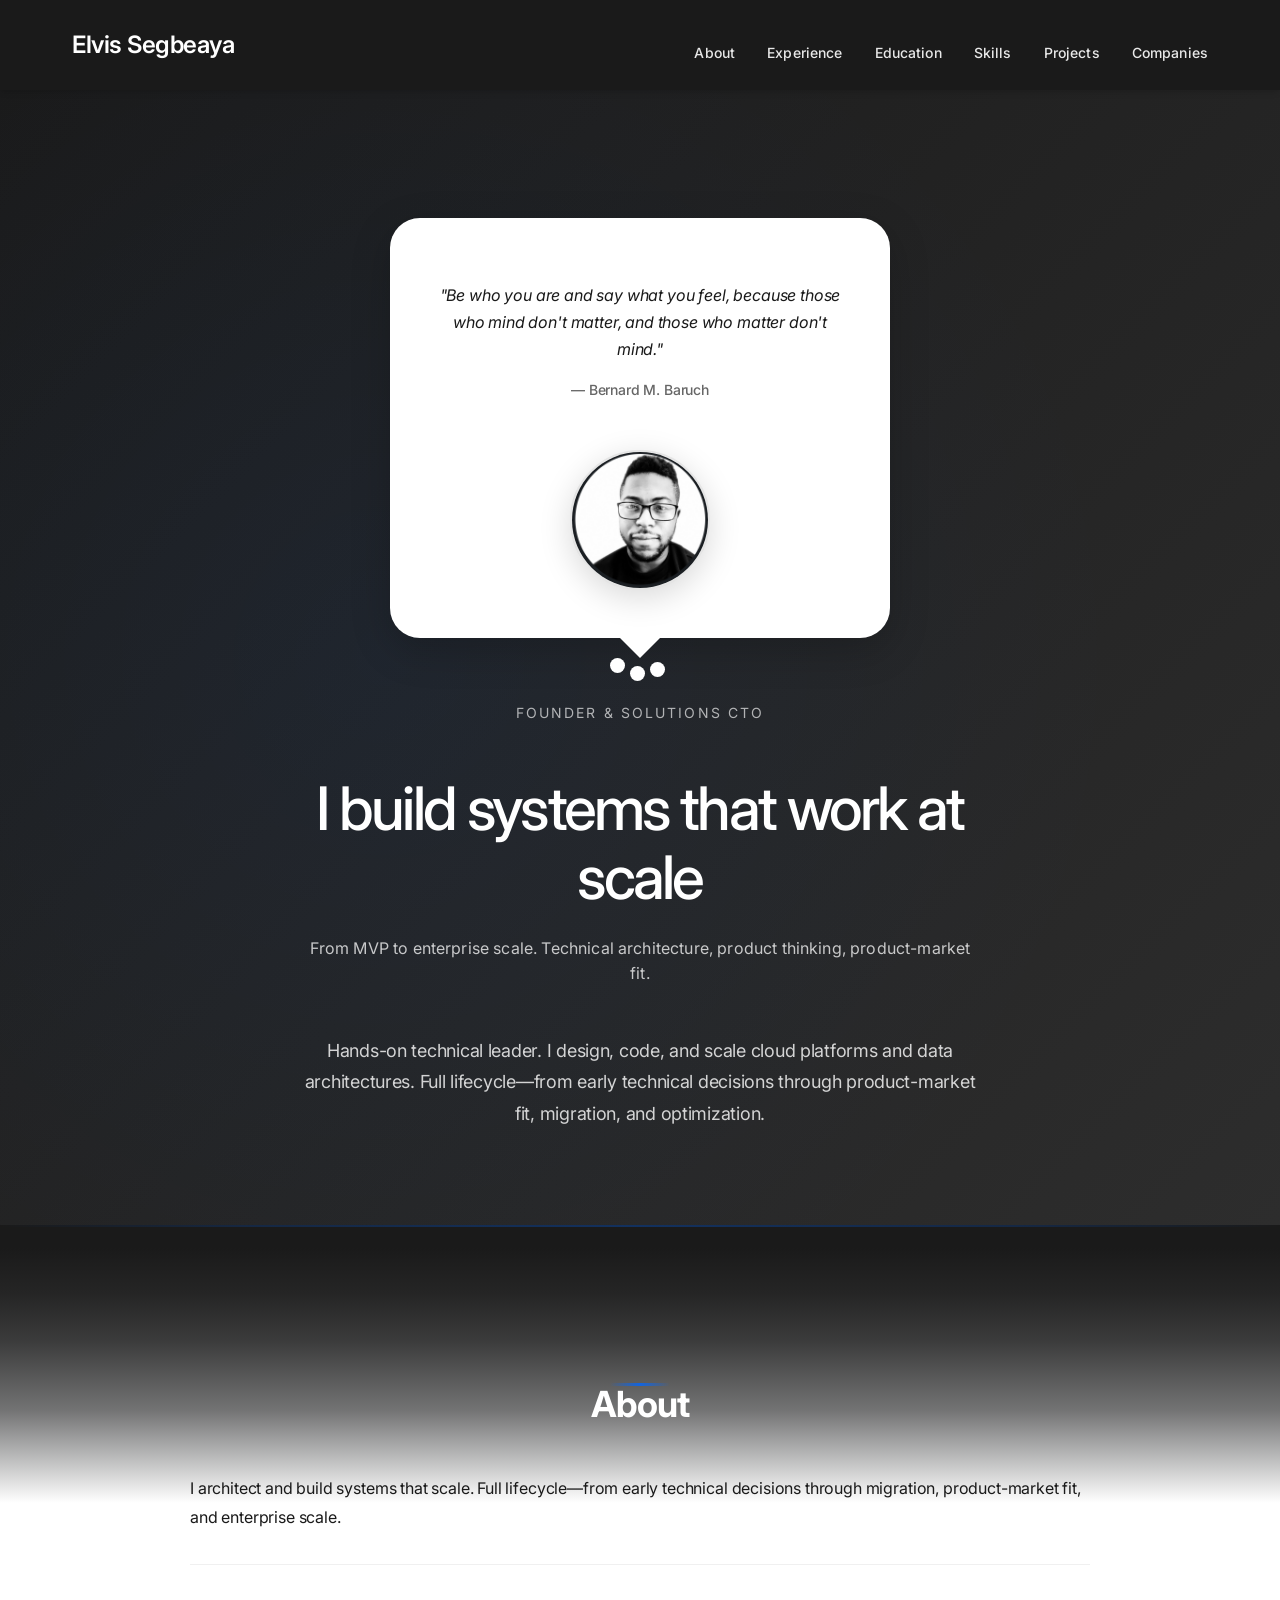
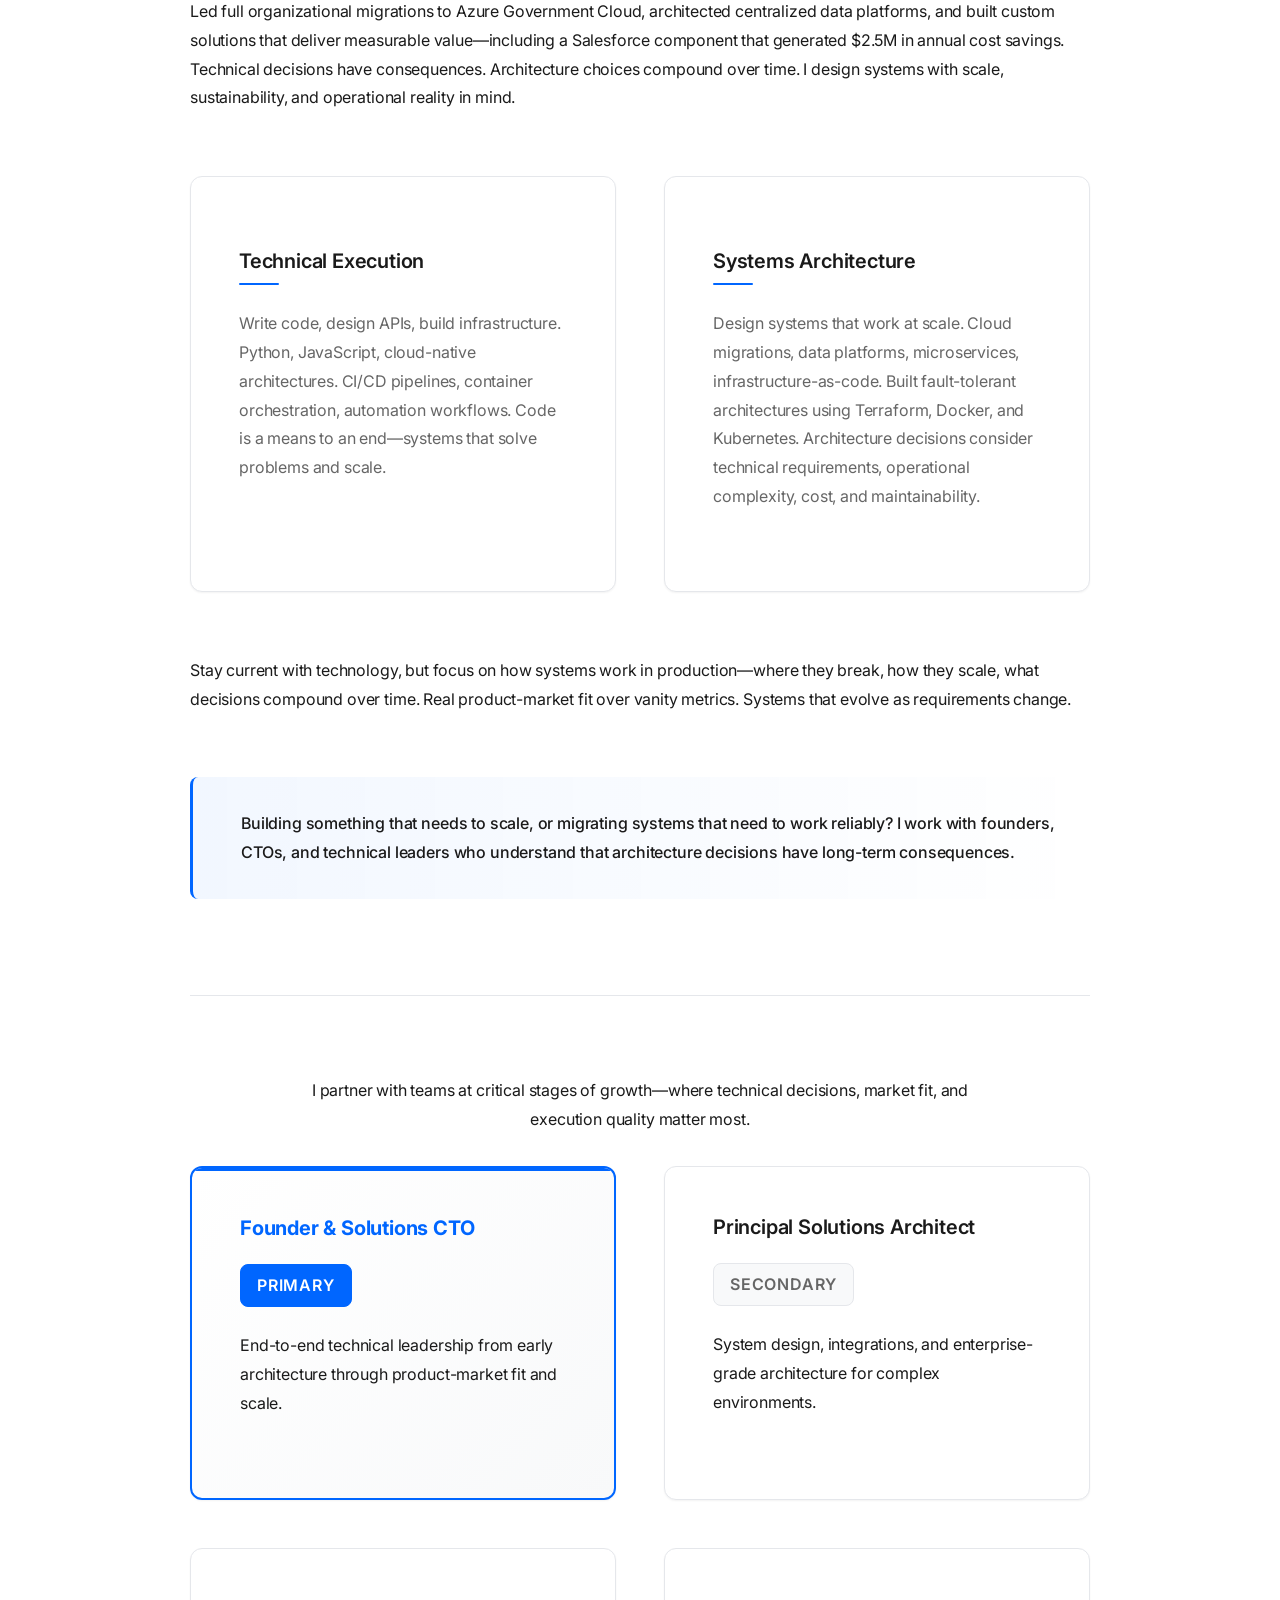
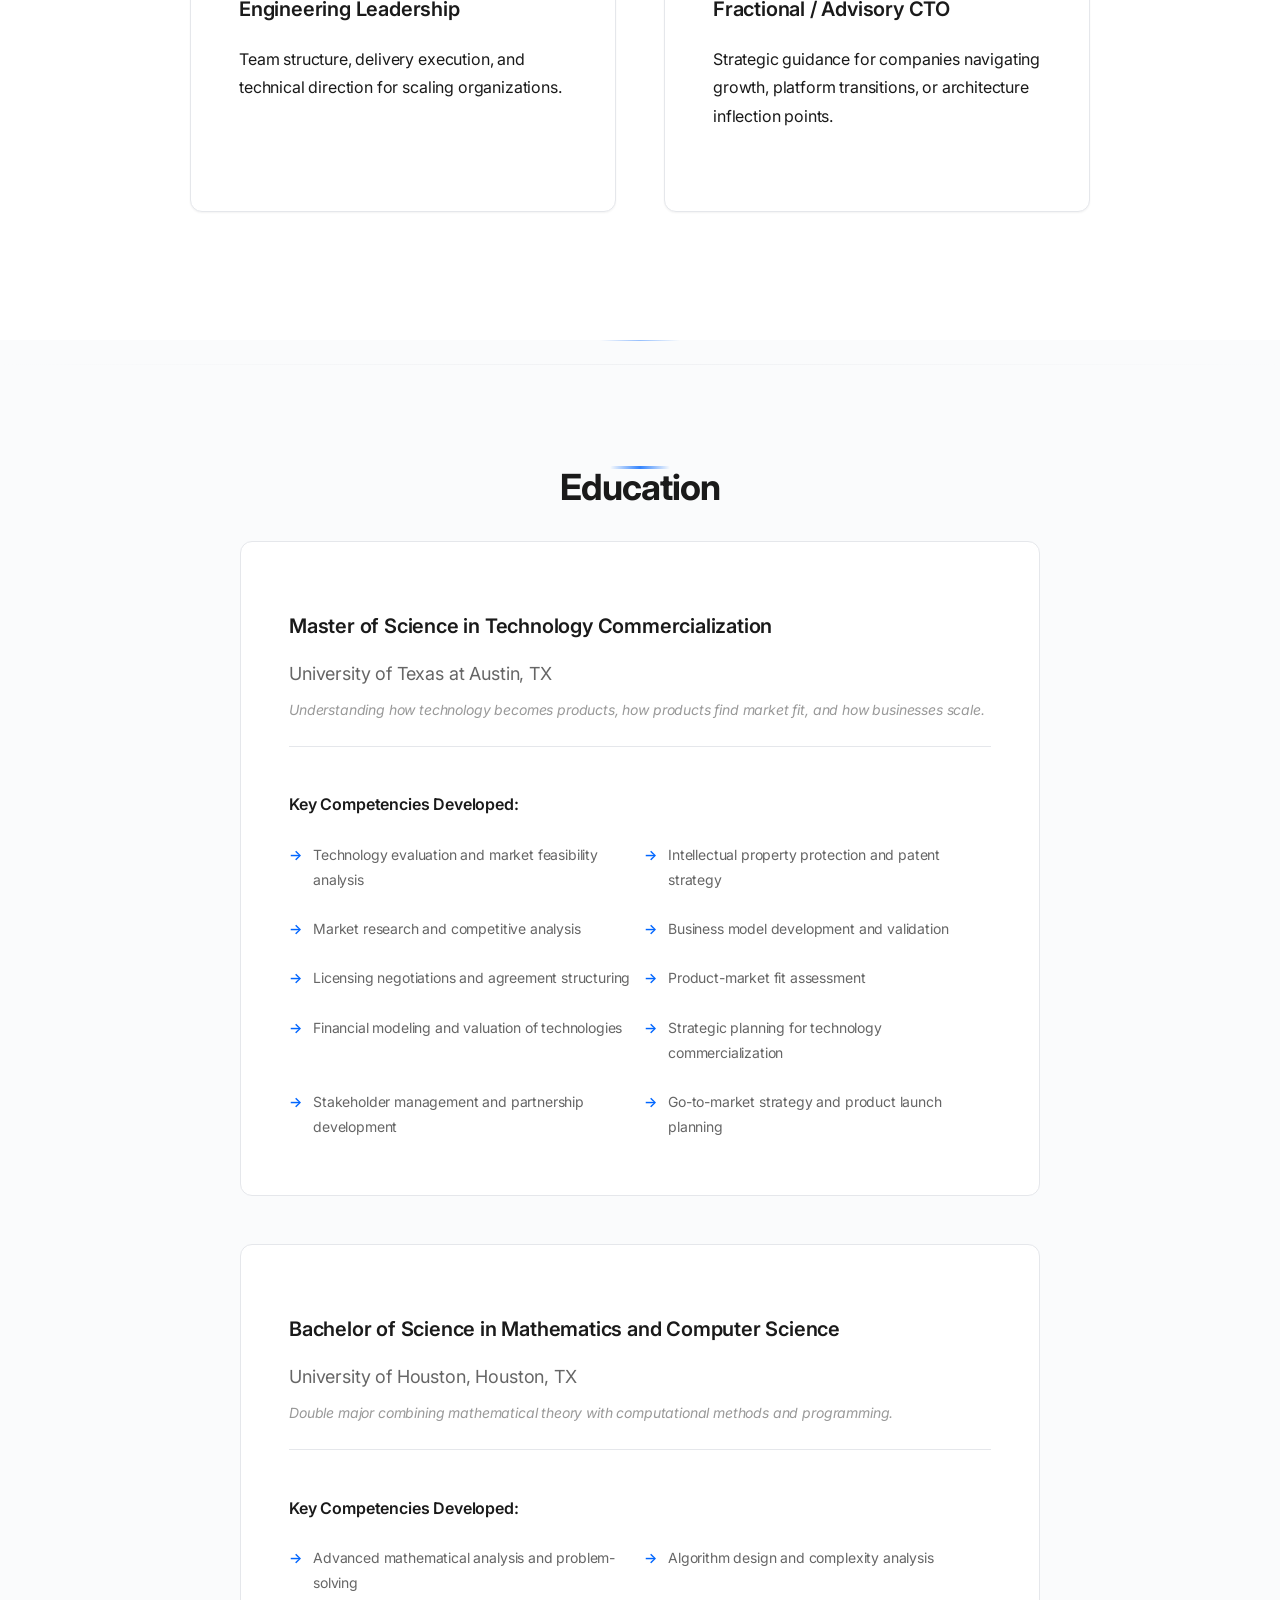
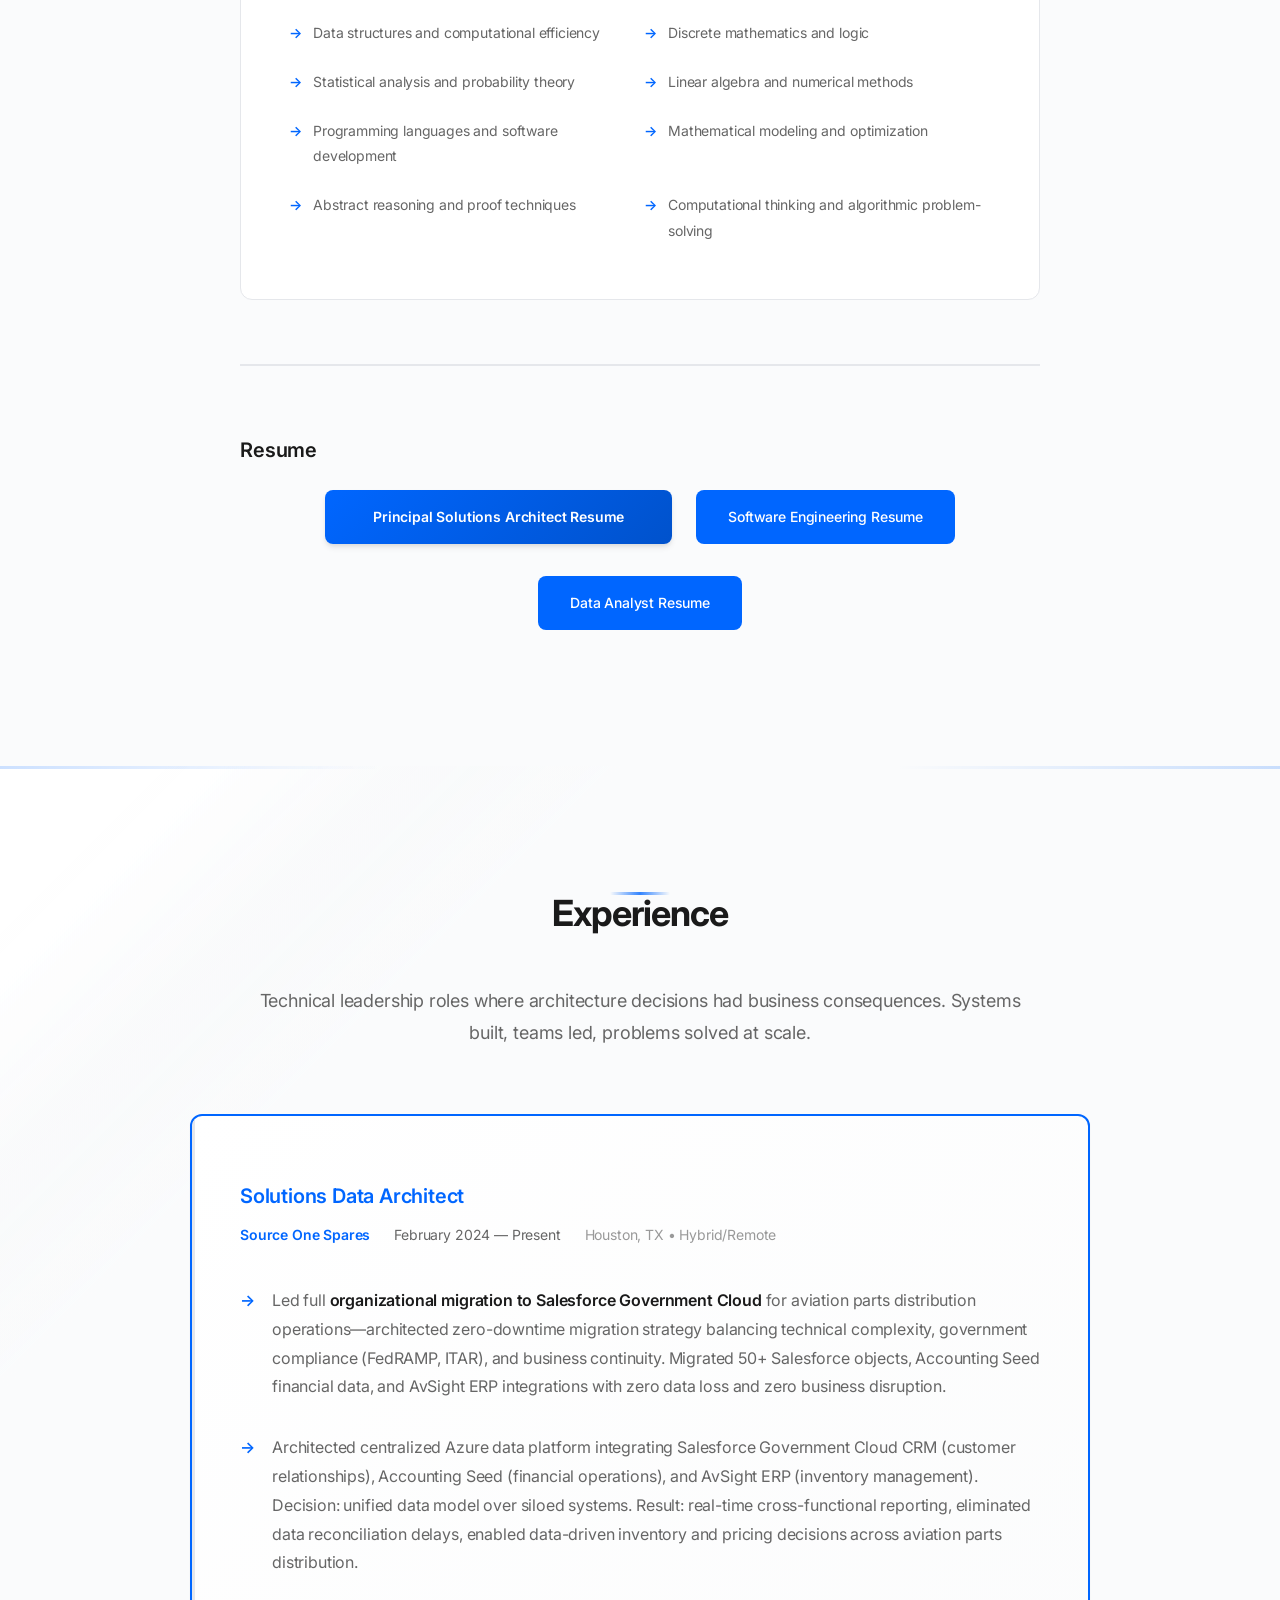
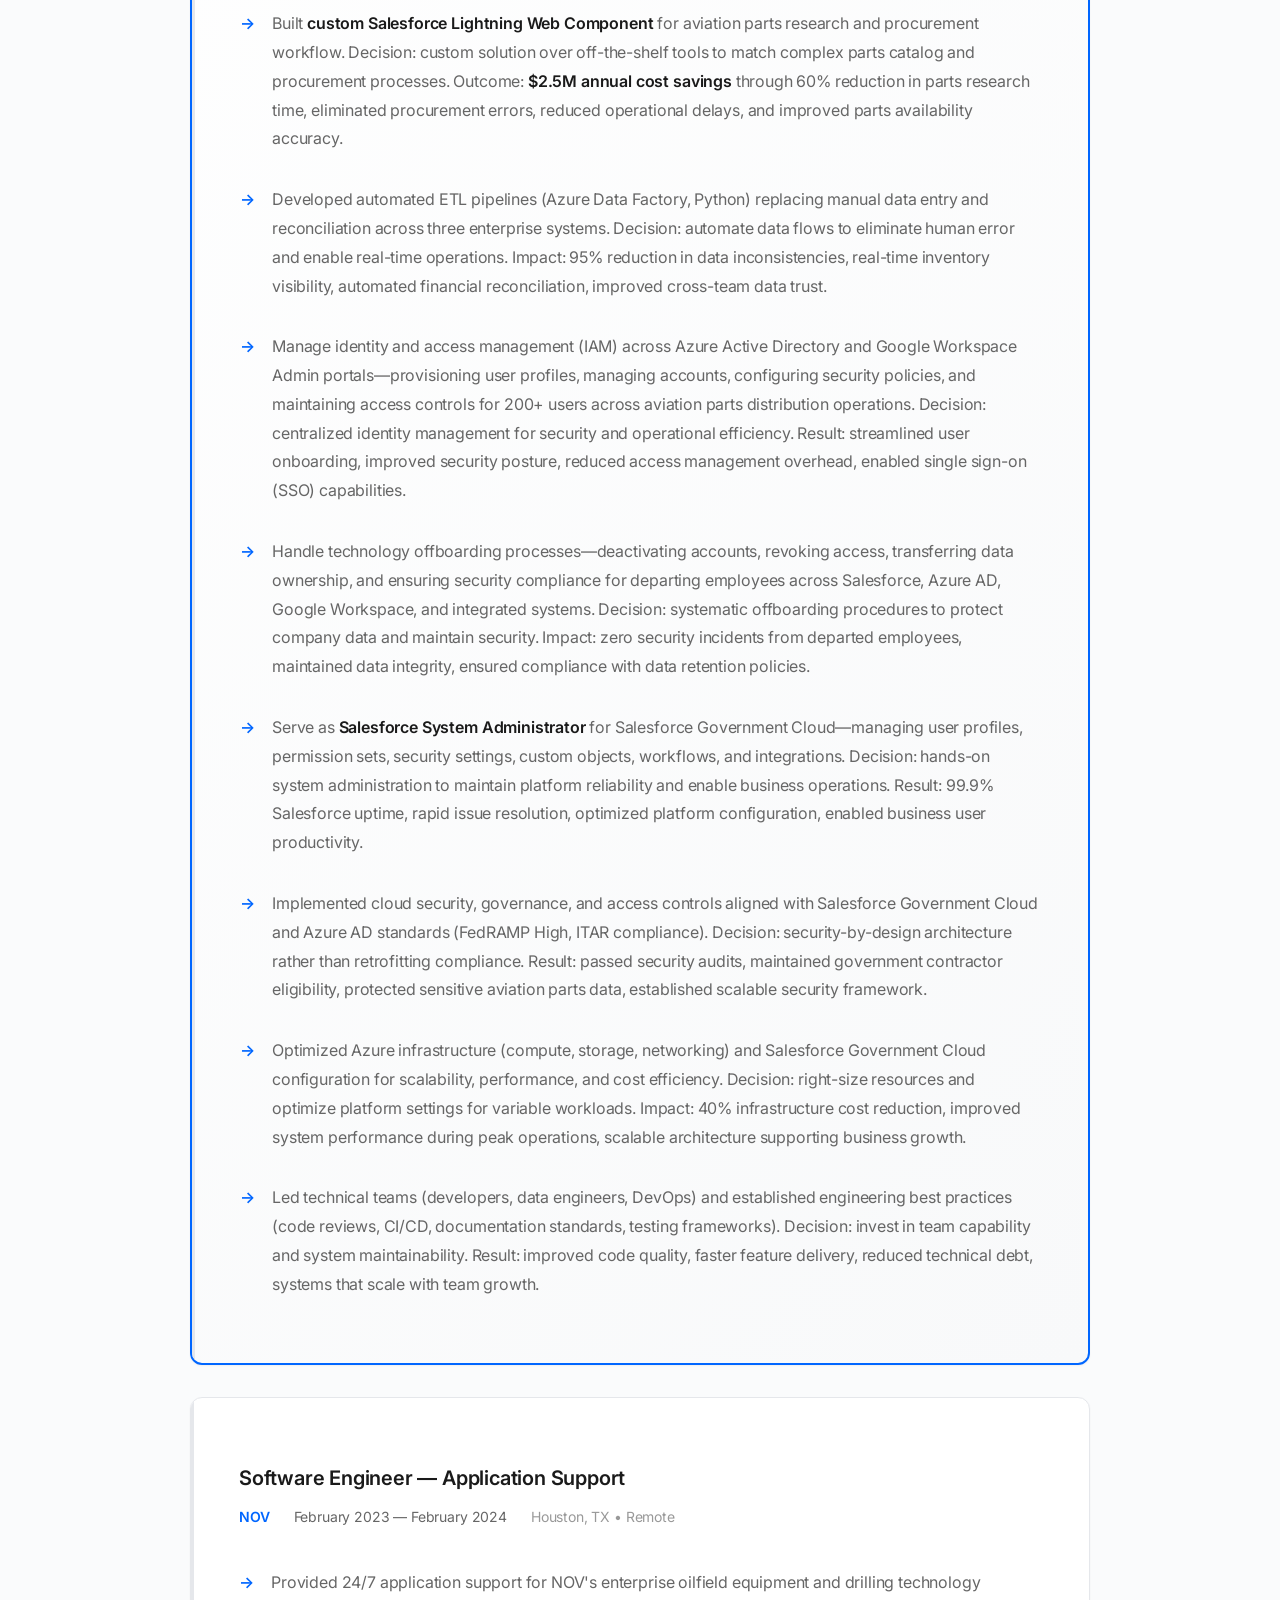
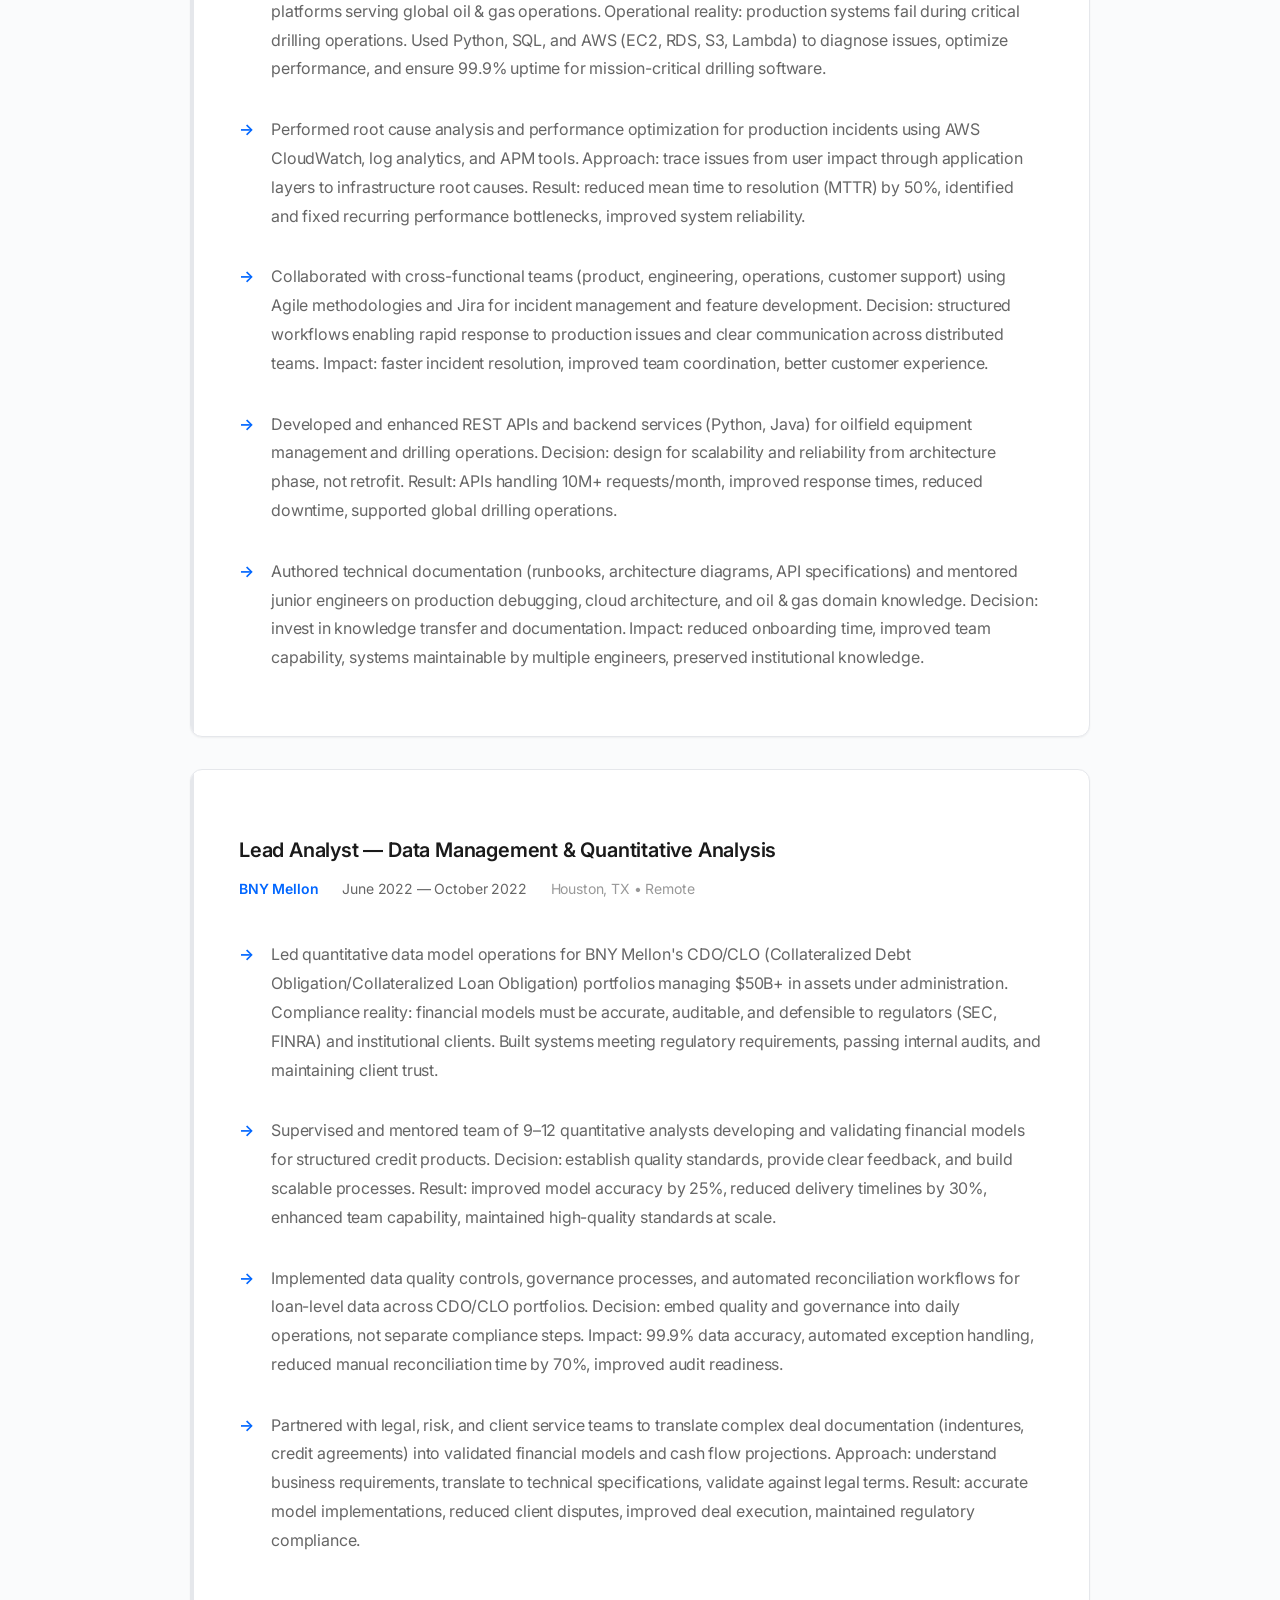
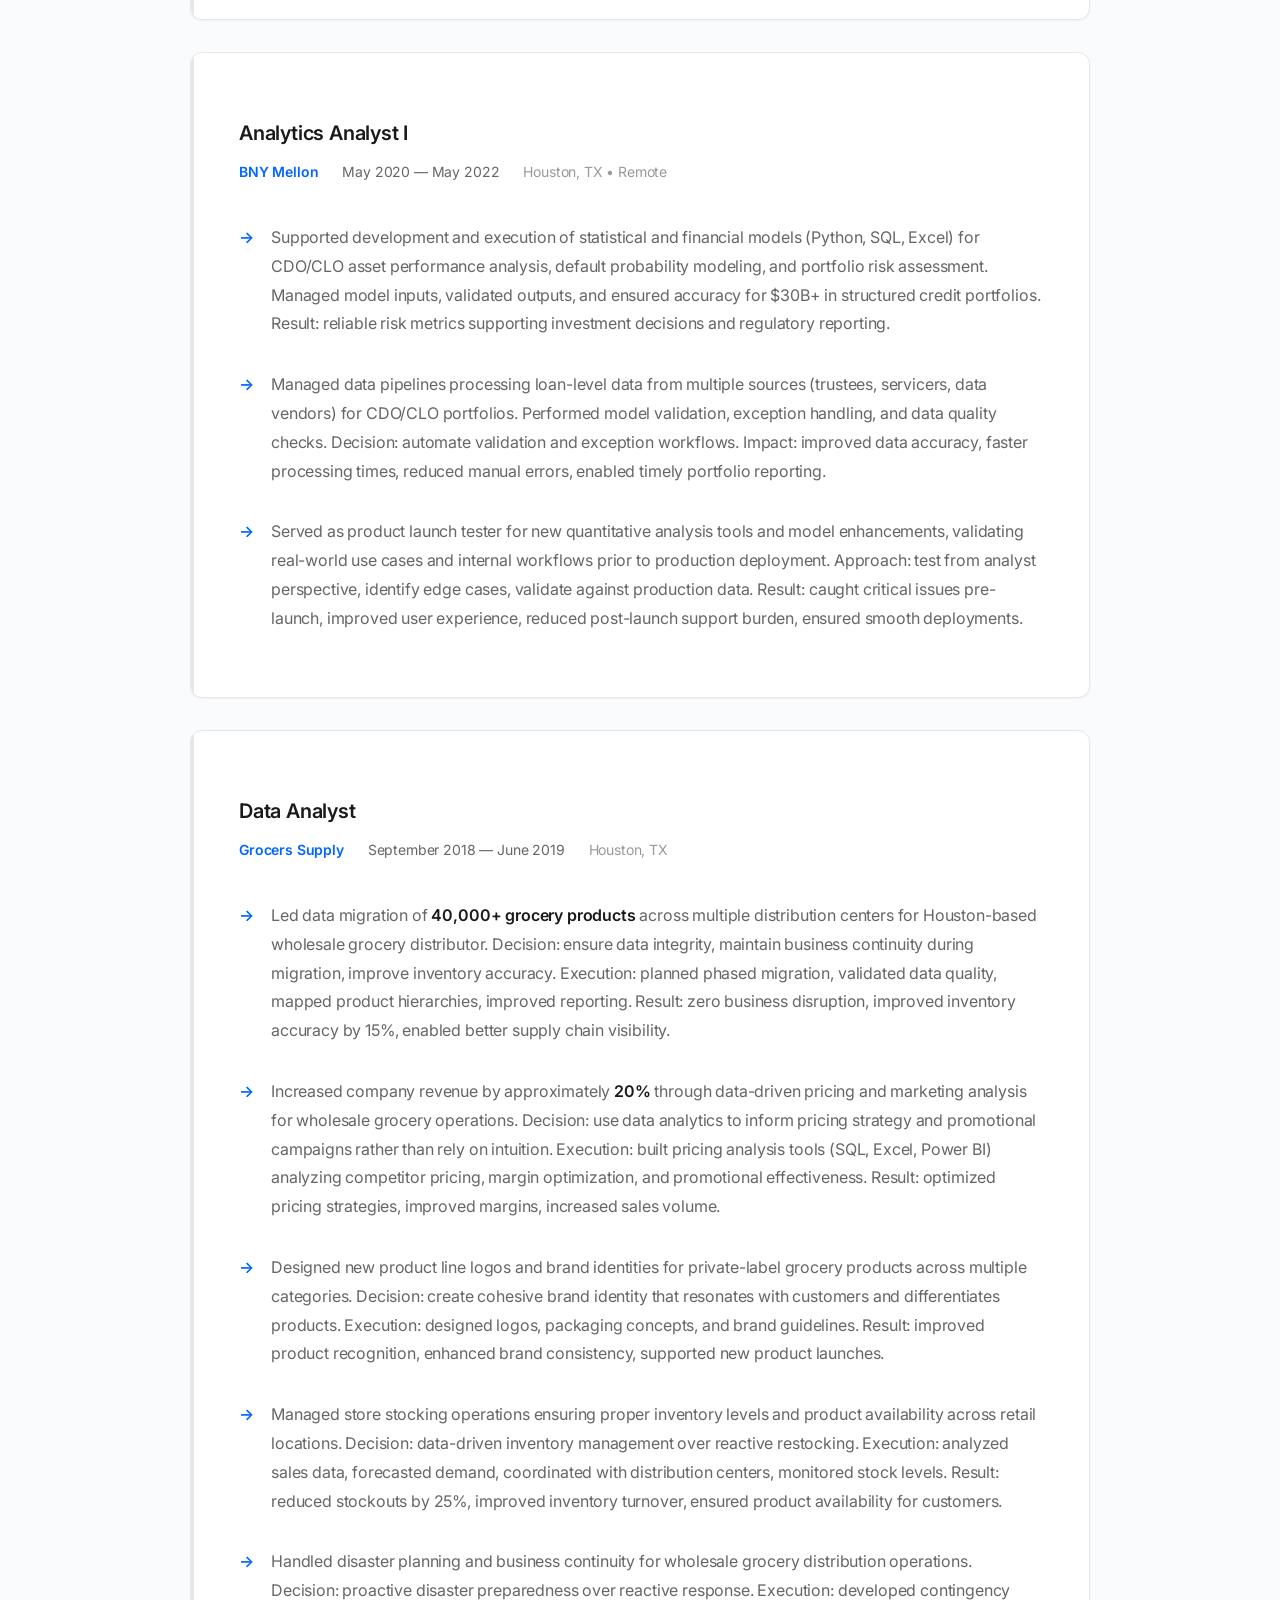
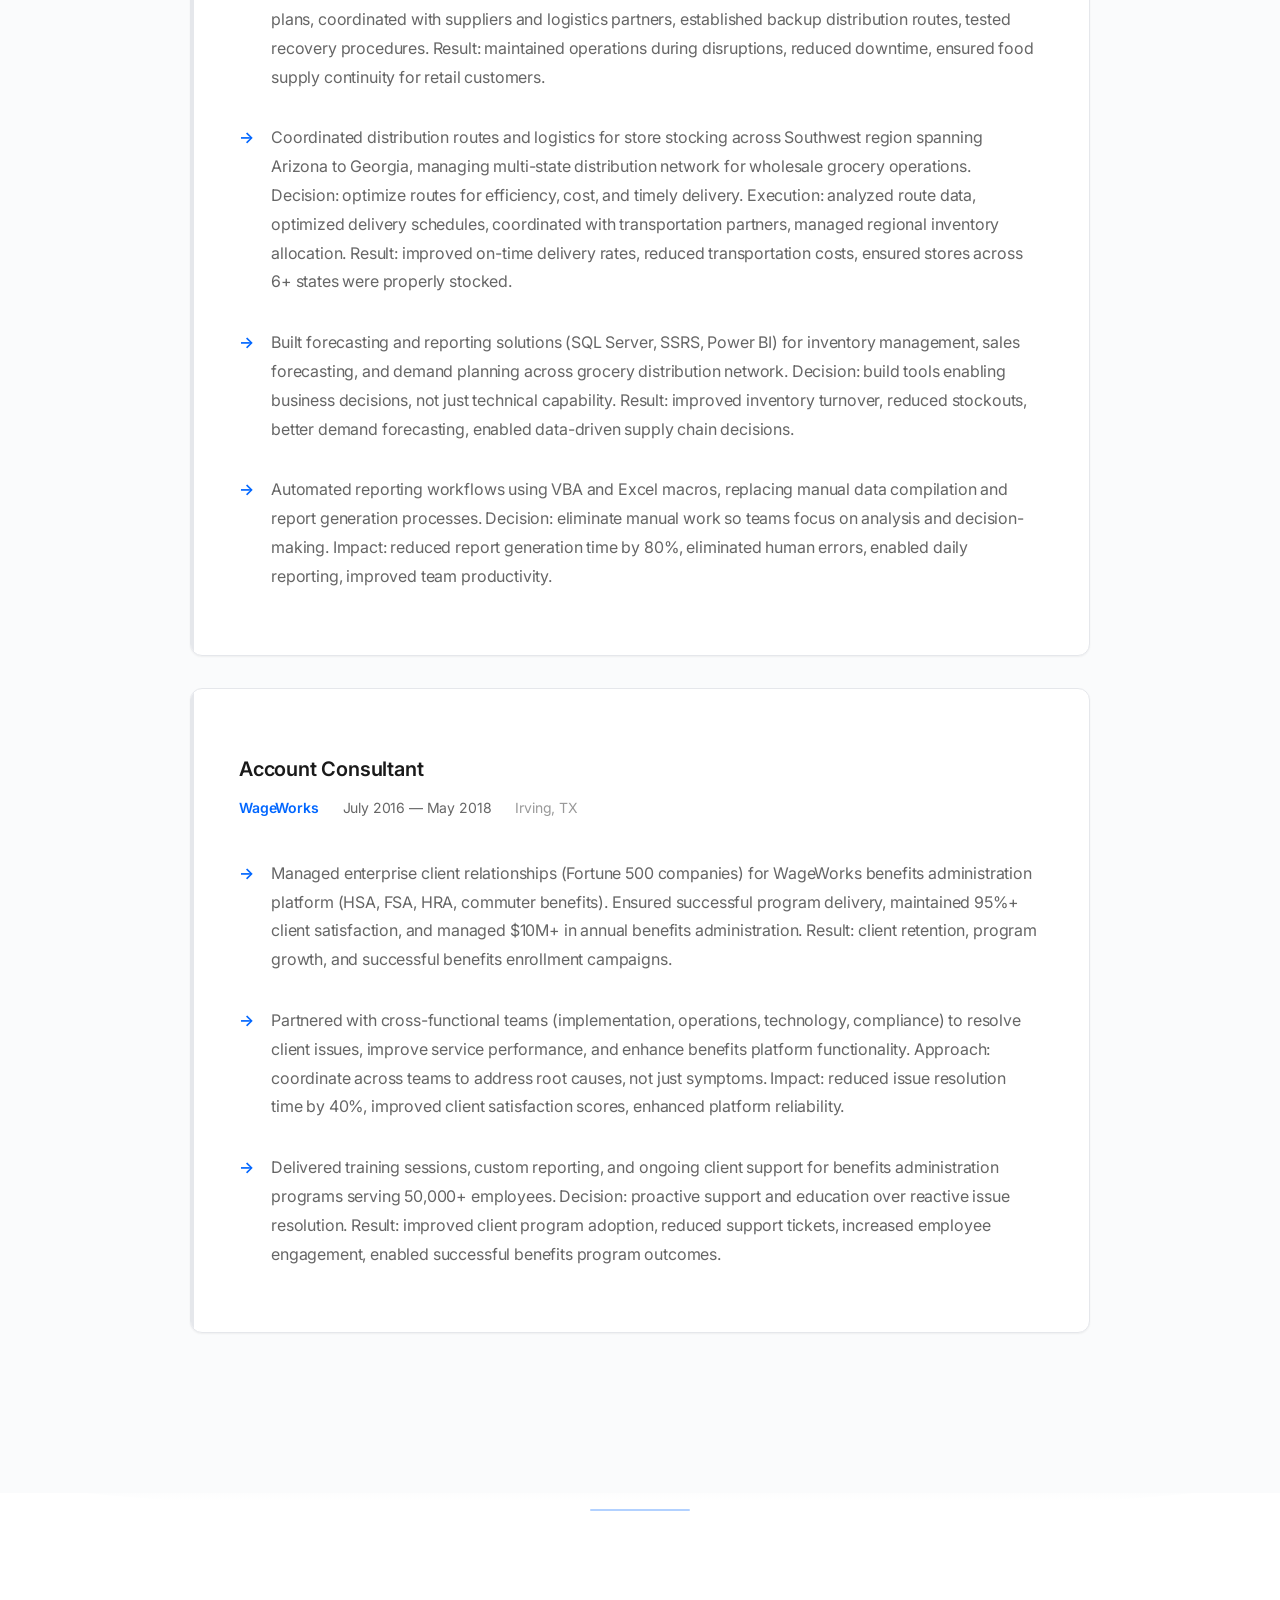
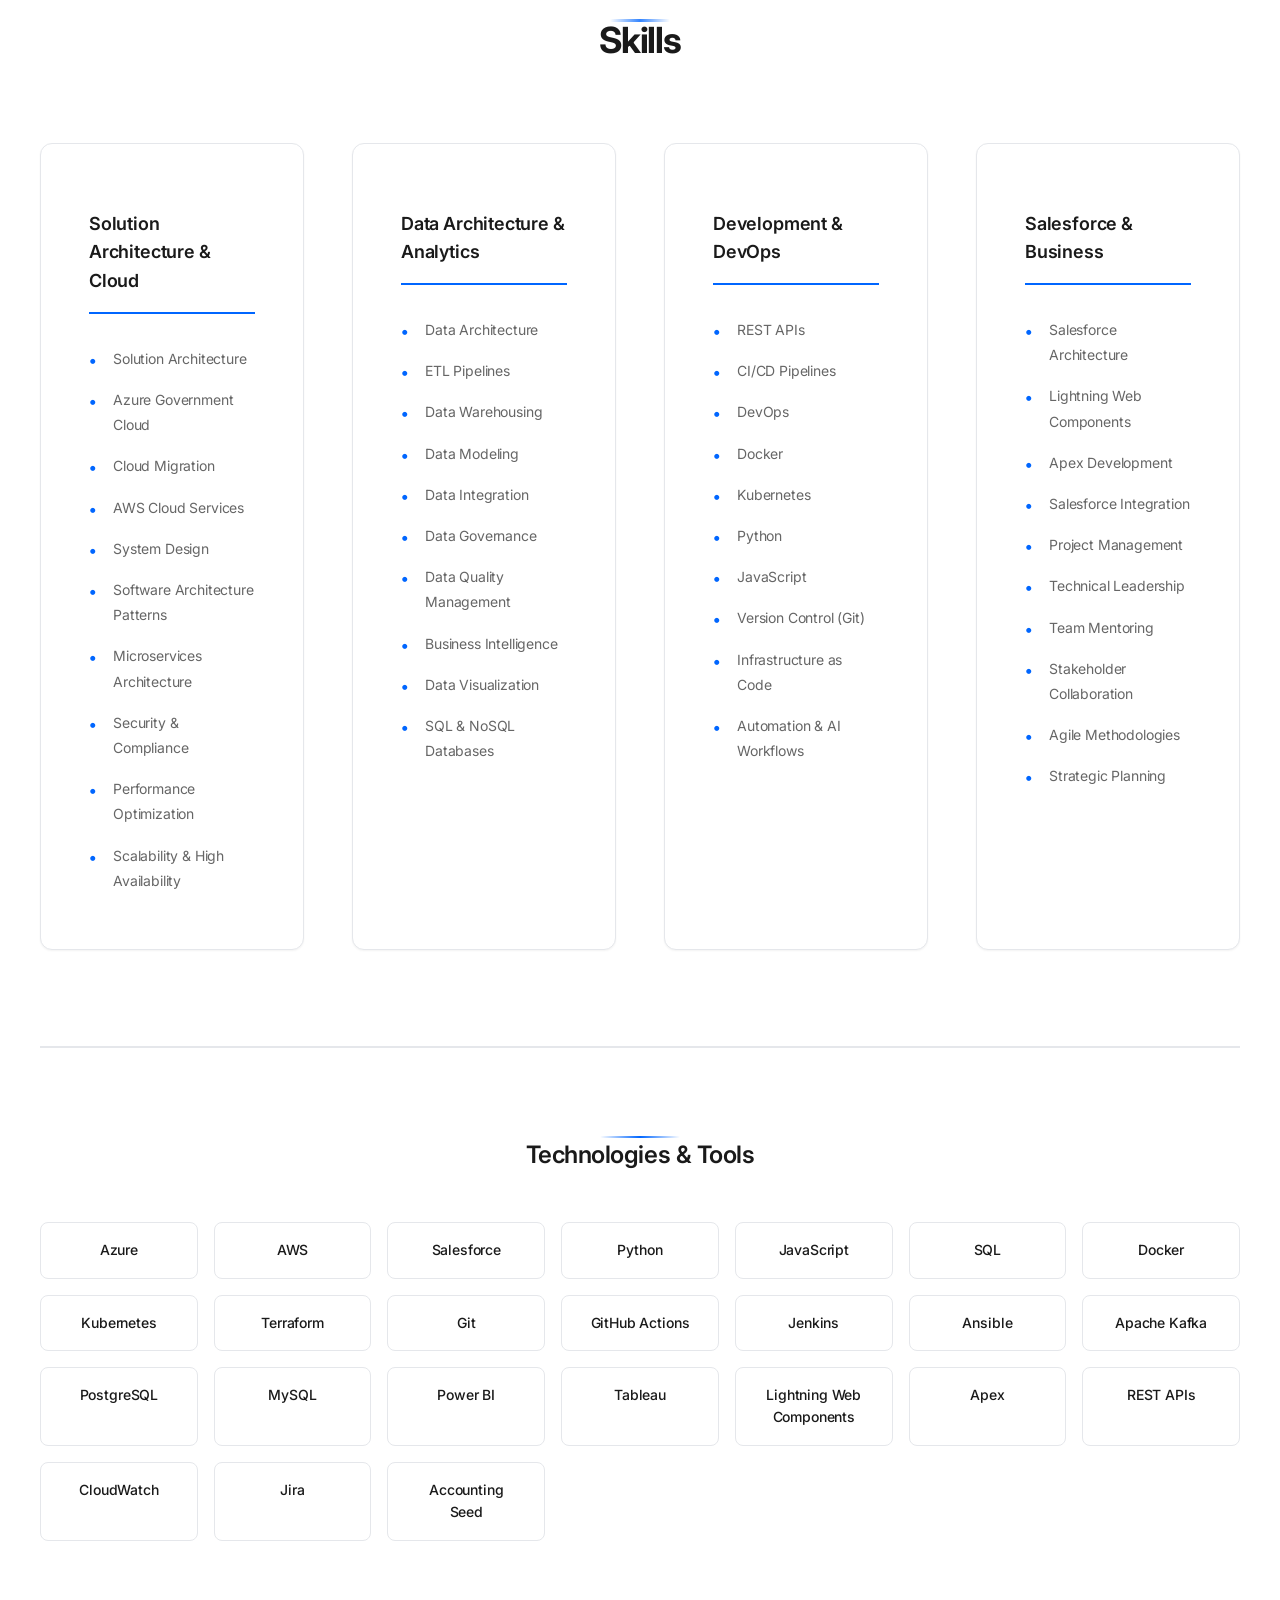
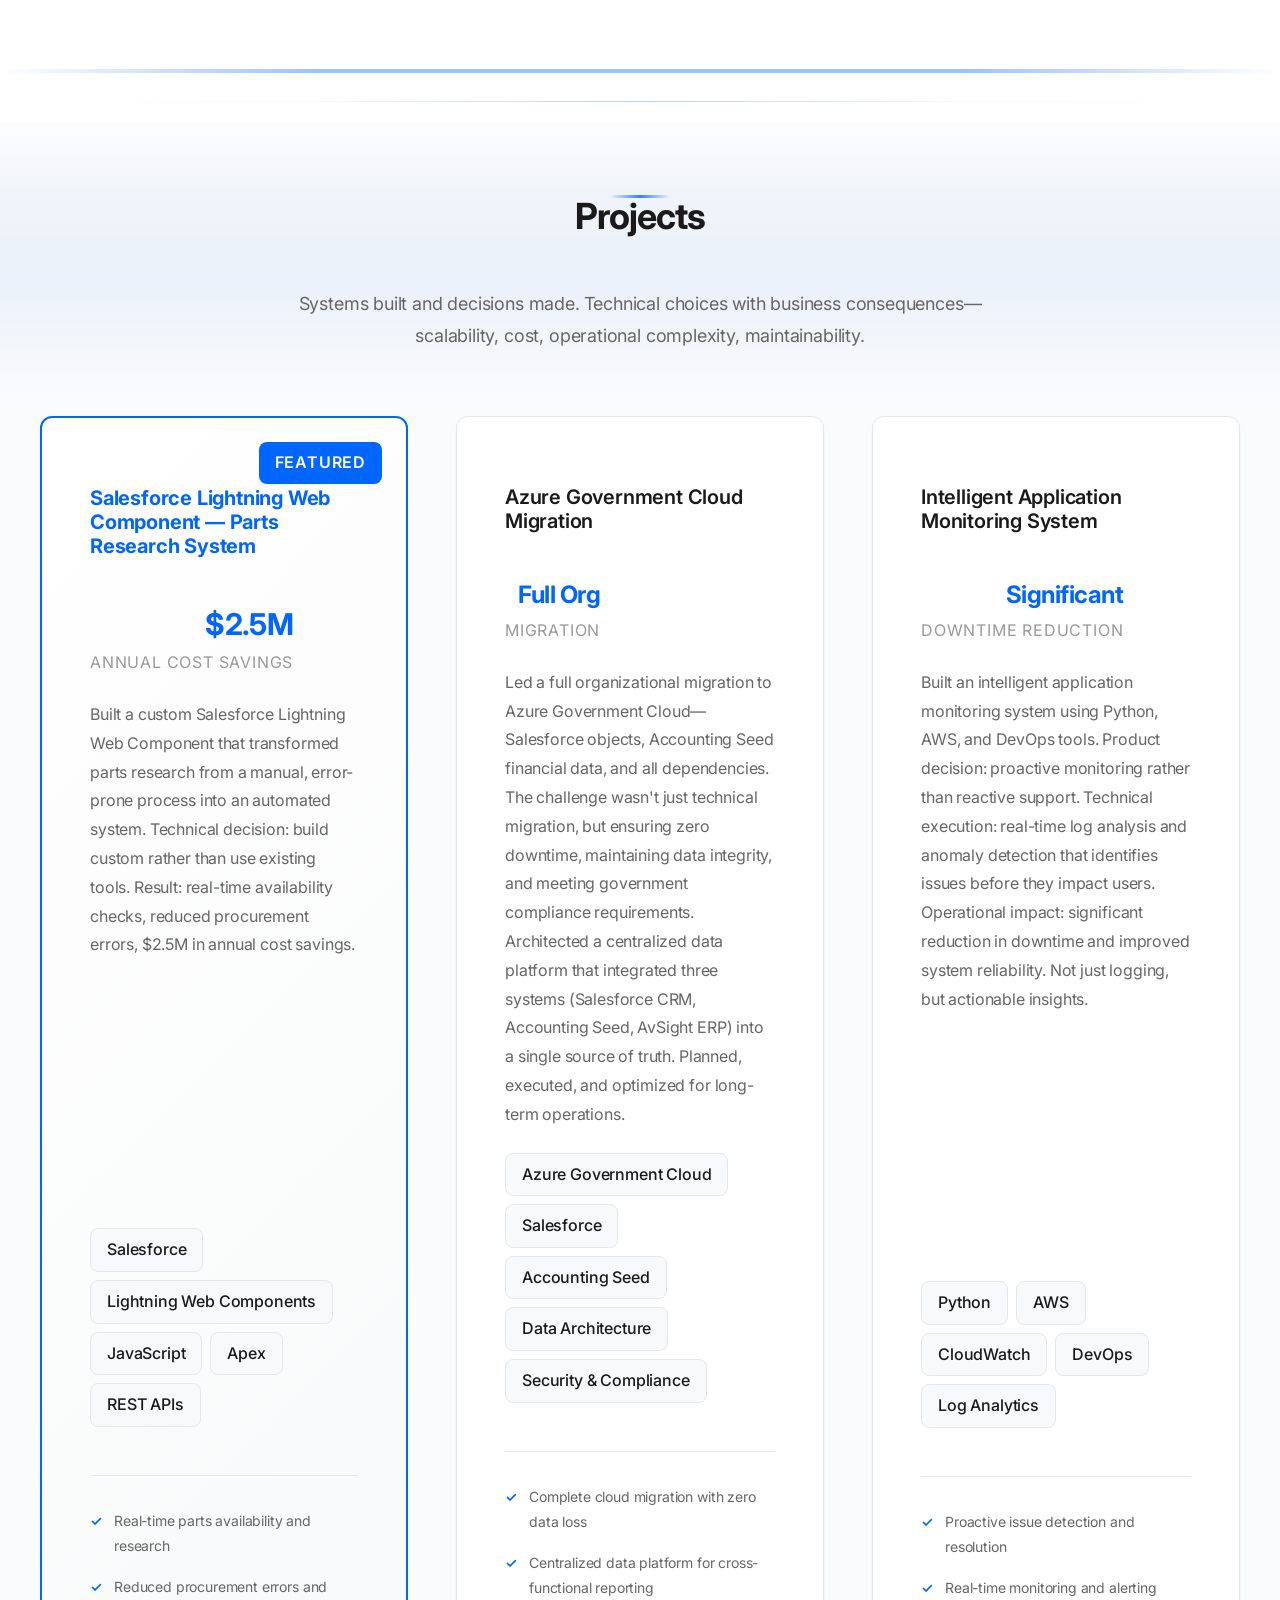
==== commit 2aa839bd: "updated quote" ====
--- a/index.html
+++ b/index.html
@@ -32,7 +32,13 @@
   <section class="hero-section" id="hero">
     <div class="hero-content">
       <div class="hero-profile">
-        <img src="asset/Images/profilePic_linke.png" alt="Elvis Segbeaya" class="profile-image">
+        <div class="thought-bubble-container">
+          <div class="thought-bubble-content">
+            <p class="thought-bubble-text">"Be who you are and say what you feel, because those who mind don't matter, and those who matter don't mind."</p>
+            <p class="thought-bubble-author">— Bernard M. Baruch</p>
+          </div>
+          <img src="asset/Images/profilePic_linke.png" alt="Elvis Segbeaya" class="profile-image">
+        </div>
       </div>
       <div class="hero-text">
         <p class="hero-tagline">Founder & Solutions CTO</p>
--- a/css/styles.css
+++ b/css/styles.css
@@ -213,21 +213,112 @@
   margin-bottom: var(--spacing-2xl);
   display: flex;
   justify-content: center;
+  position: relative;
+}
+
+/* Thought bubble container with profile picture at bottom center */
+.thought-bubble-container {
+  background: #ffffff;
+  border-radius: 30px;
+  padding: var(--spacing-2xl) var(--spacing-xl) var(--spacing-xl);
+  max-width: 500px;
+  box-shadow: 0 12px 40px rgba(0, 0, 0, 0.2);
+  position: relative;
+  display: flex;
+  flex-direction: column;
+  align-items: center;
+  animation: float 3s ease-in-out infinite;
+}
+
+.thought-bubble-container::before {
+  content: '';
+  position: absolute;
+  bottom: -20px;
+  left: 50%;
+  transform: translateX(-50%);
+  width: 0;
+  height: 0;
+  border-left: 20px solid transparent;
+  border-right: 20px solid transparent;
+  border-top: 20px solid #ffffff;
+}
+
+.thought-bubble-container::after {
+  content: '';
+  position: absolute;
+  bottom: -35px;
+  left: calc(50% - 30px);
+  width: 15px;
+  height: 15px;
+  border-radius: 50%;
+  background: #ffffff;
+  box-shadow: 
+    20px 8px 0 0 #ffffff,
+    40px 4px 0 0 #ffffff;
+}
+
+.thought-bubble-content {
+  text-align: center;
+  margin-bottom: var(--spacing-xl);
+  width: 100%;
+}
+
+.thought-bubble-text {
+  color: var(--color-text);
+  font-size: var(--font-size-base);
+  line-height: 1.7;
+  margin: 0 0 var(--spacing-sm) 0;
+  font-style: italic;
+}
+
+.thought-bubble-author {
+  color: var(--color-text-light);
+  font-size: var(--font-size-sm);
+  margin: 0;
+  font-weight: 500;
 }
 
 .profile-image {
   width: 140px;
   height: 140px;
   border-radius: 50%;
-  border: 2px solid rgba(255, 255, 255, 0.12);
-  box-shadow: 0 8px 32px rgba(0, 0, 0, 0.3);
+  border: 2px solid rgba(0, 0, 0, 0.1);
+  box-shadow: 0 8px 32px rgba(0, 0, 0, 0.15);
   object-fit: cover;
   transition: var(--transition-slow);
+  position: relative;
+  z-index: 1;
 }
 
 .profile-image:hover {
-  border-color: rgba(255, 255, 255, 0.2);
-  box-shadow: 0 12px 40px rgba(0, 0, 0, 0.4);
+  border-color: rgba(0, 0, 0, 0.2);
+  box-shadow: 0 12px 40px rgba(0, 0, 0, 0.25);
+}
+
+@keyframes float {
+  0%, 100% {
+    transform: translateY(0px);
+  }
+  50% {
+    transform: translateY(-8px);
+  }
+}
+
+/* Mobile: Adjust thought bubble container */
+@media screen and (max-width: 768px) {
+  .thought-bubble-container {
+    max-width: 90%;
+    padding: var(--spacing-xl) var(--spacing-lg) var(--spacing-lg);
+  }
+
+  .thought-bubble-text {
+    font-size: var(--font-size-sm);
+  }
+
+  .profile-image {
+    width: 120px;
+    height: 120px;
+  }
 }
 
 .hero-text {
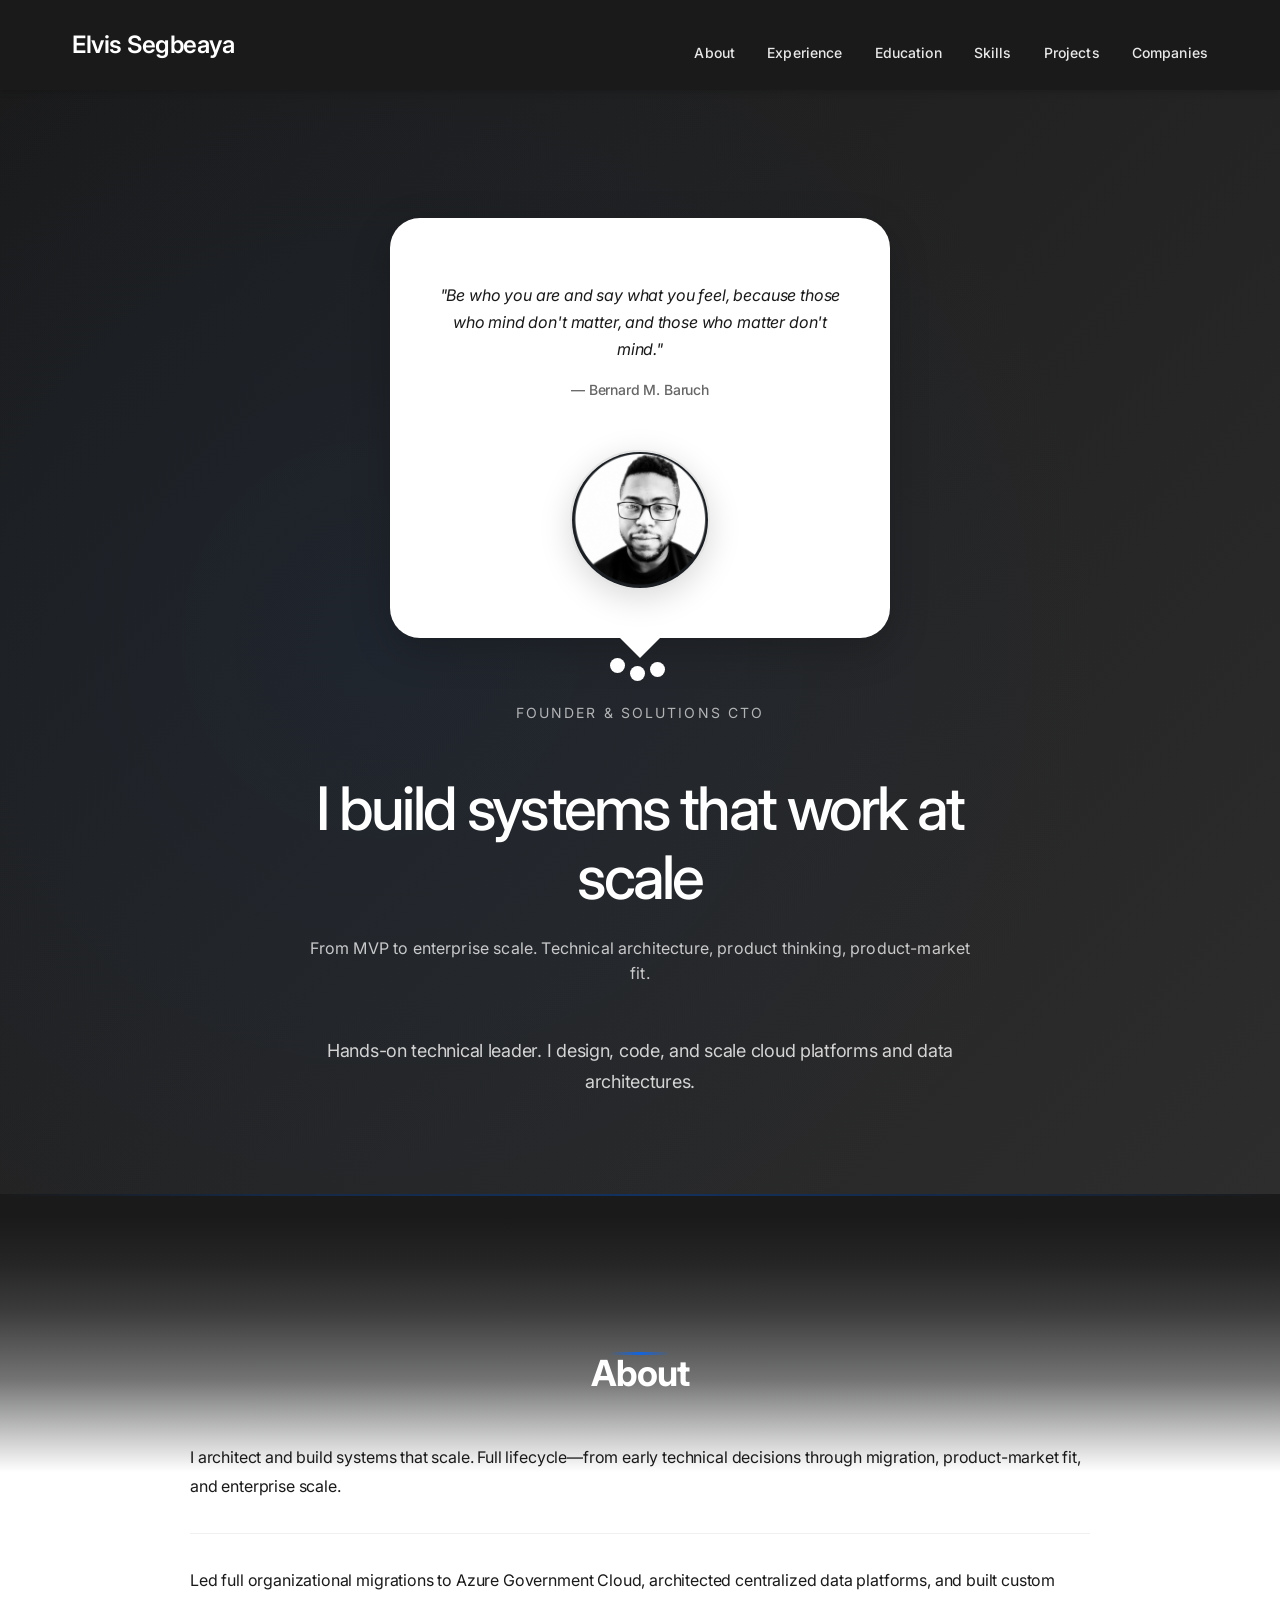
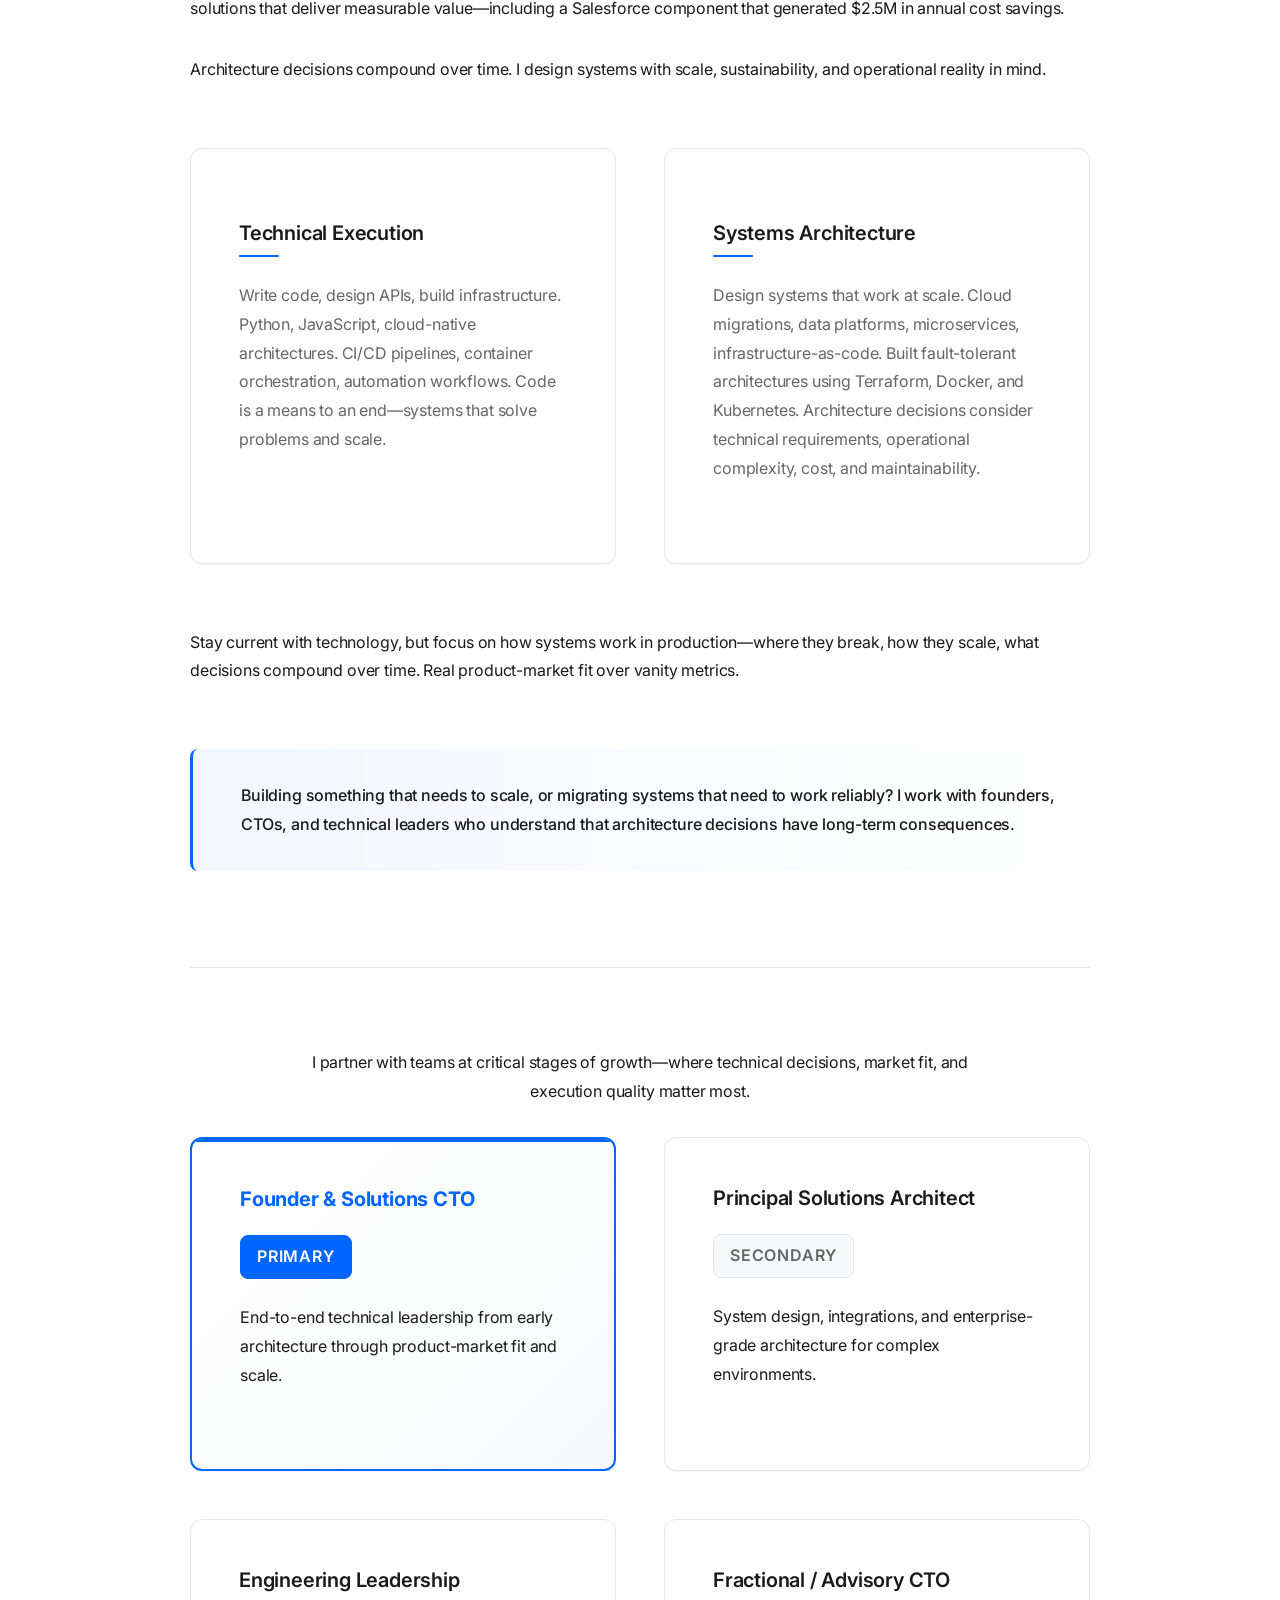
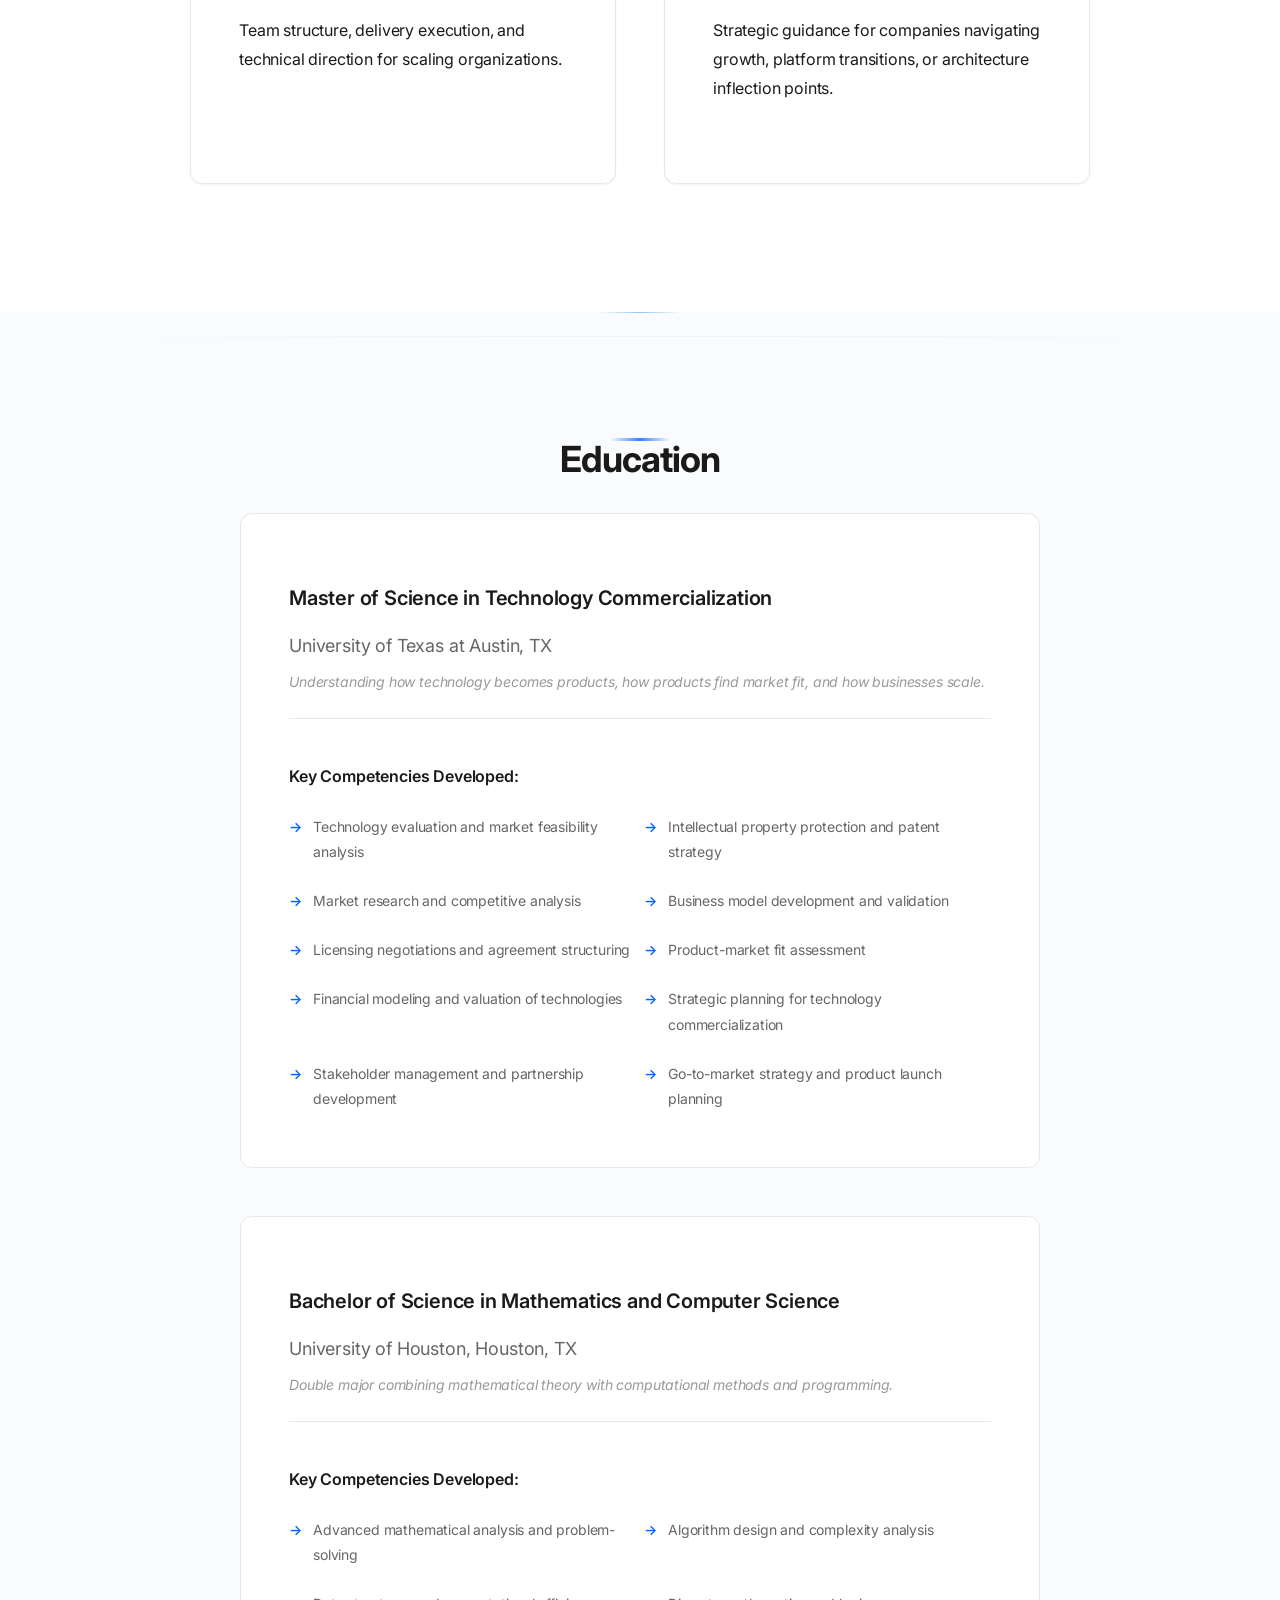
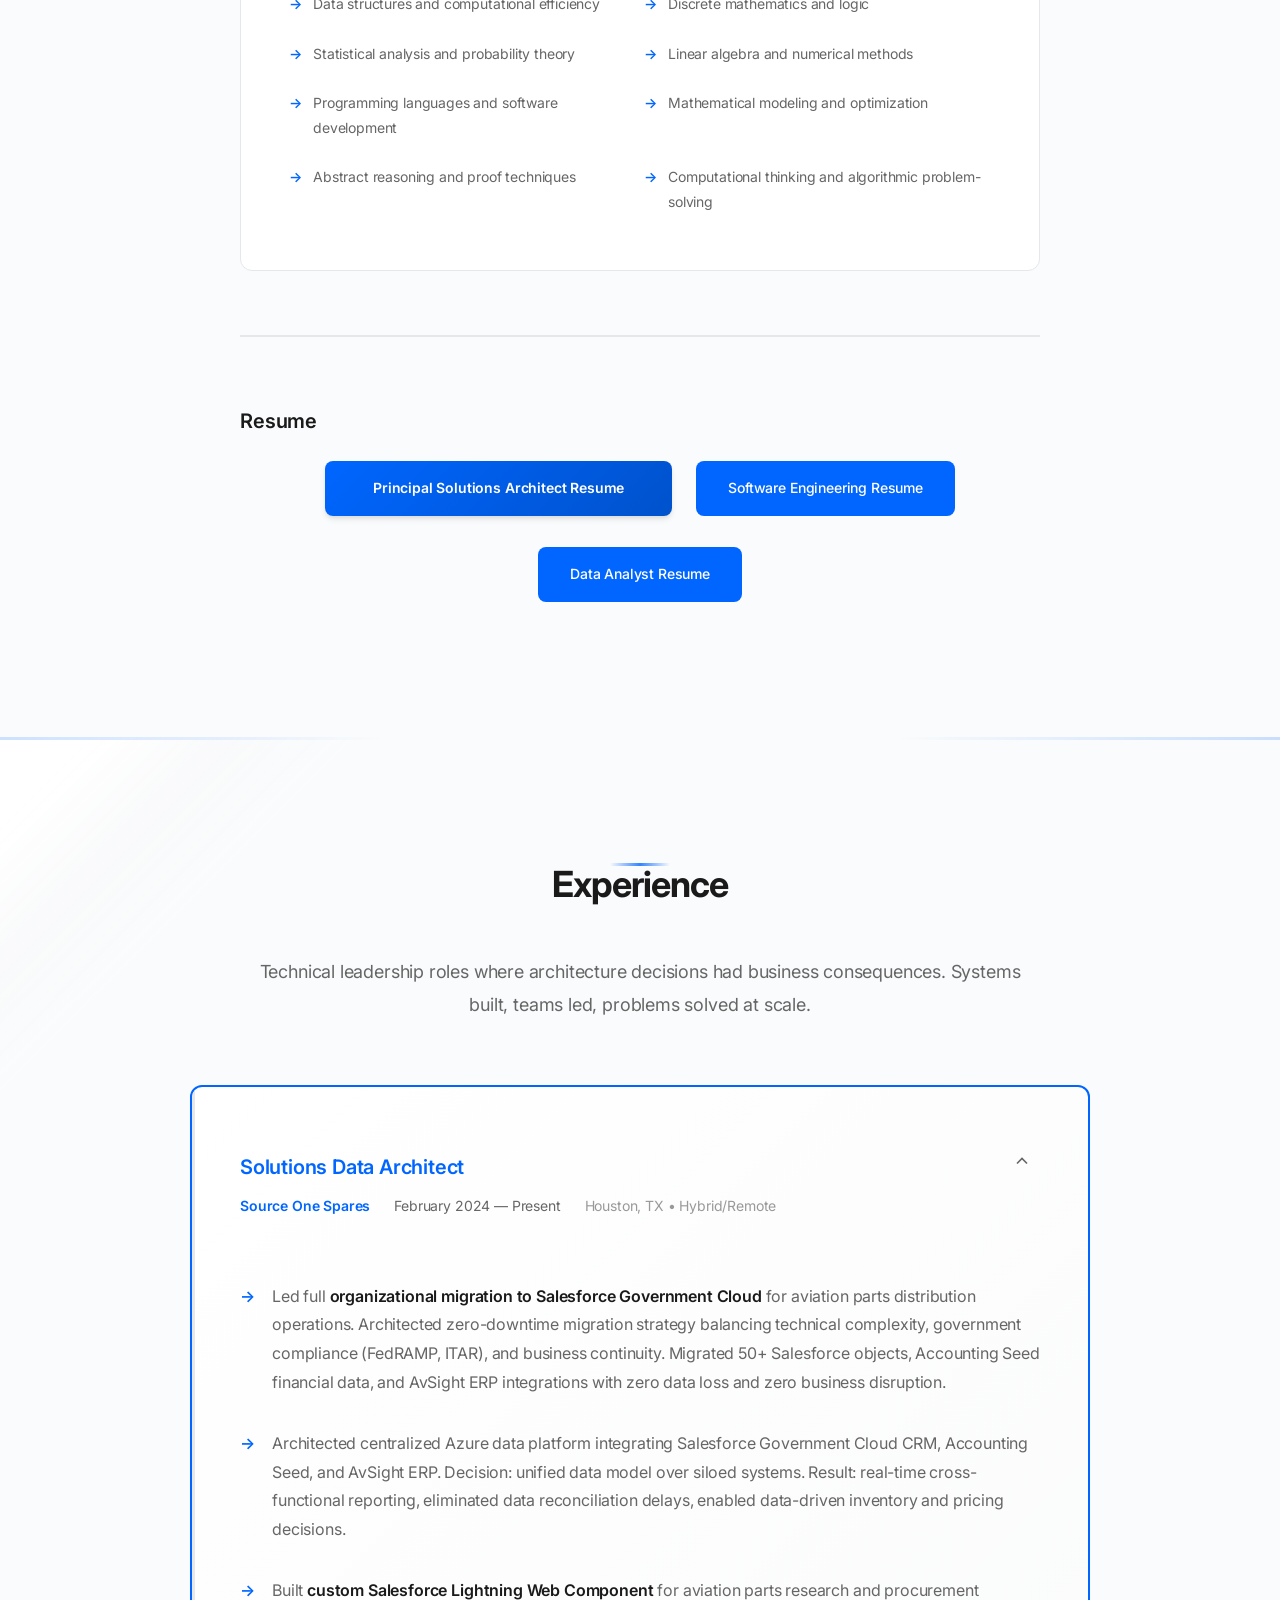
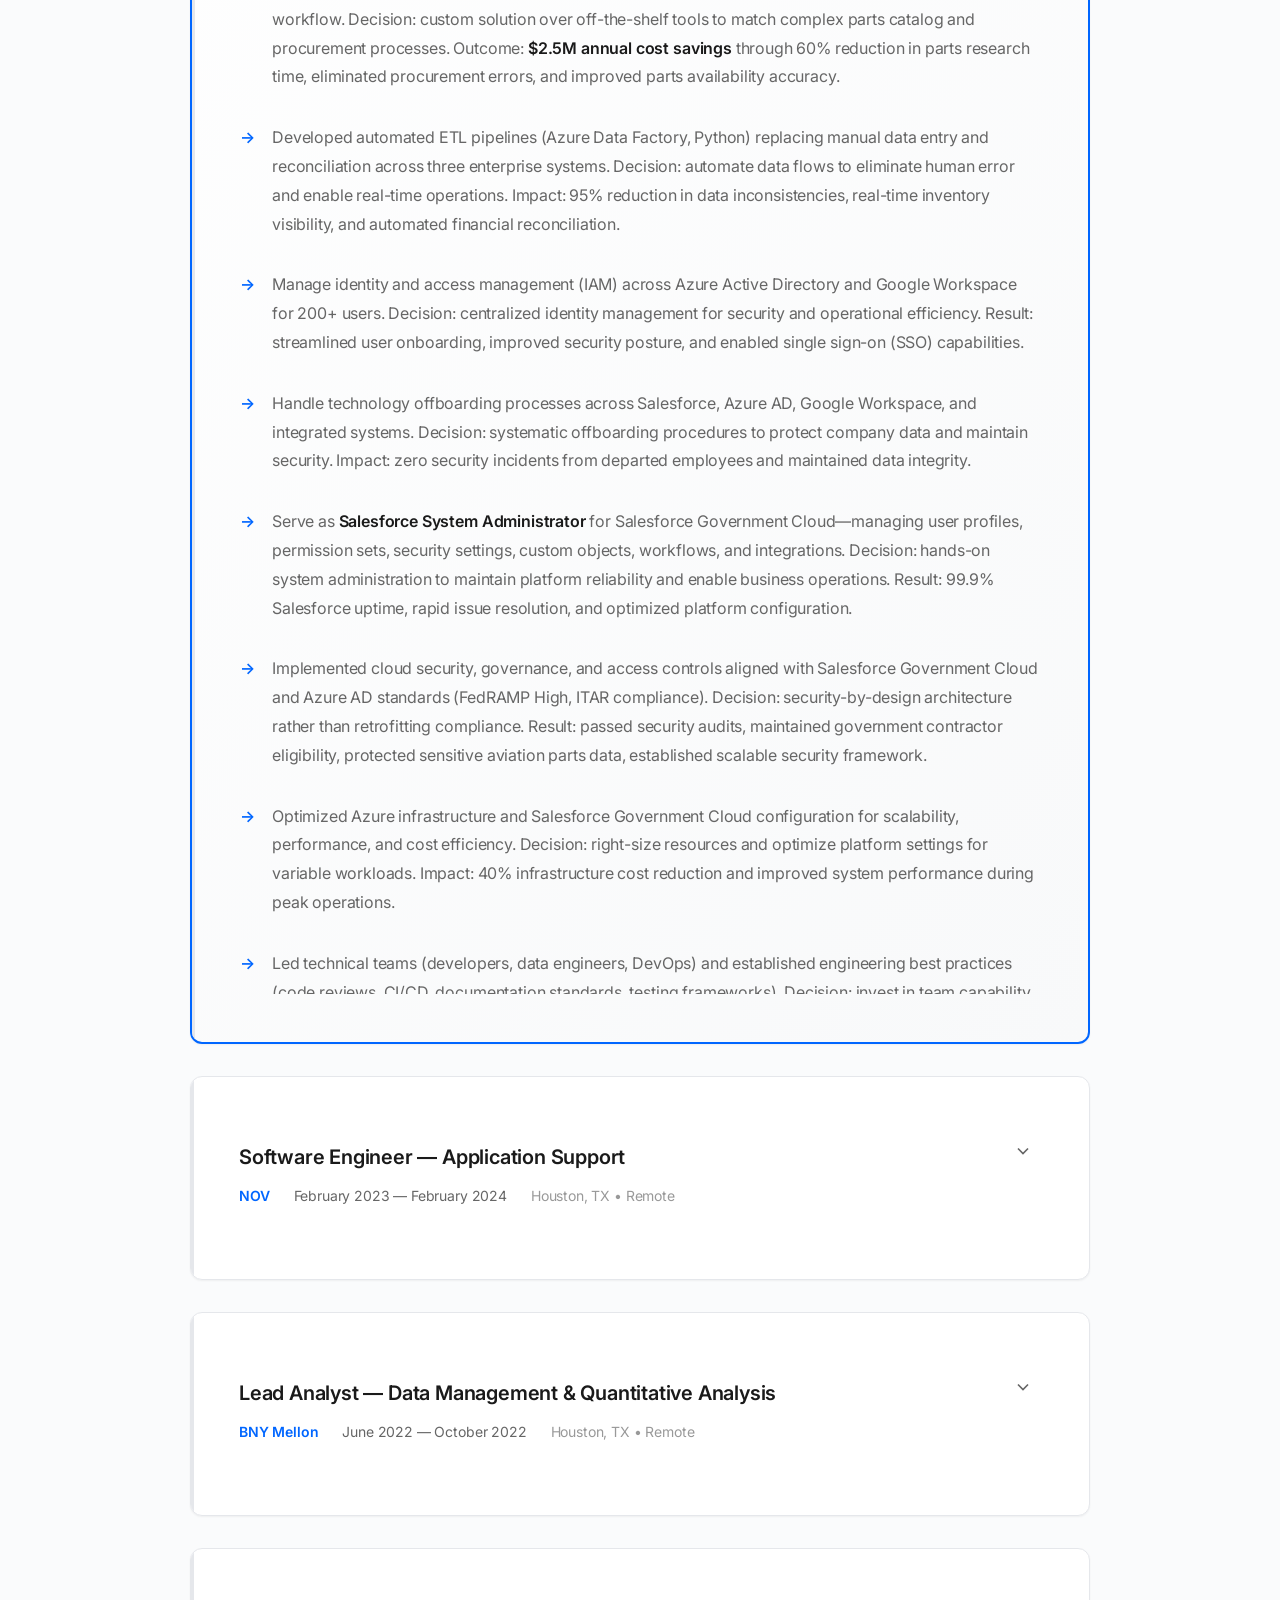
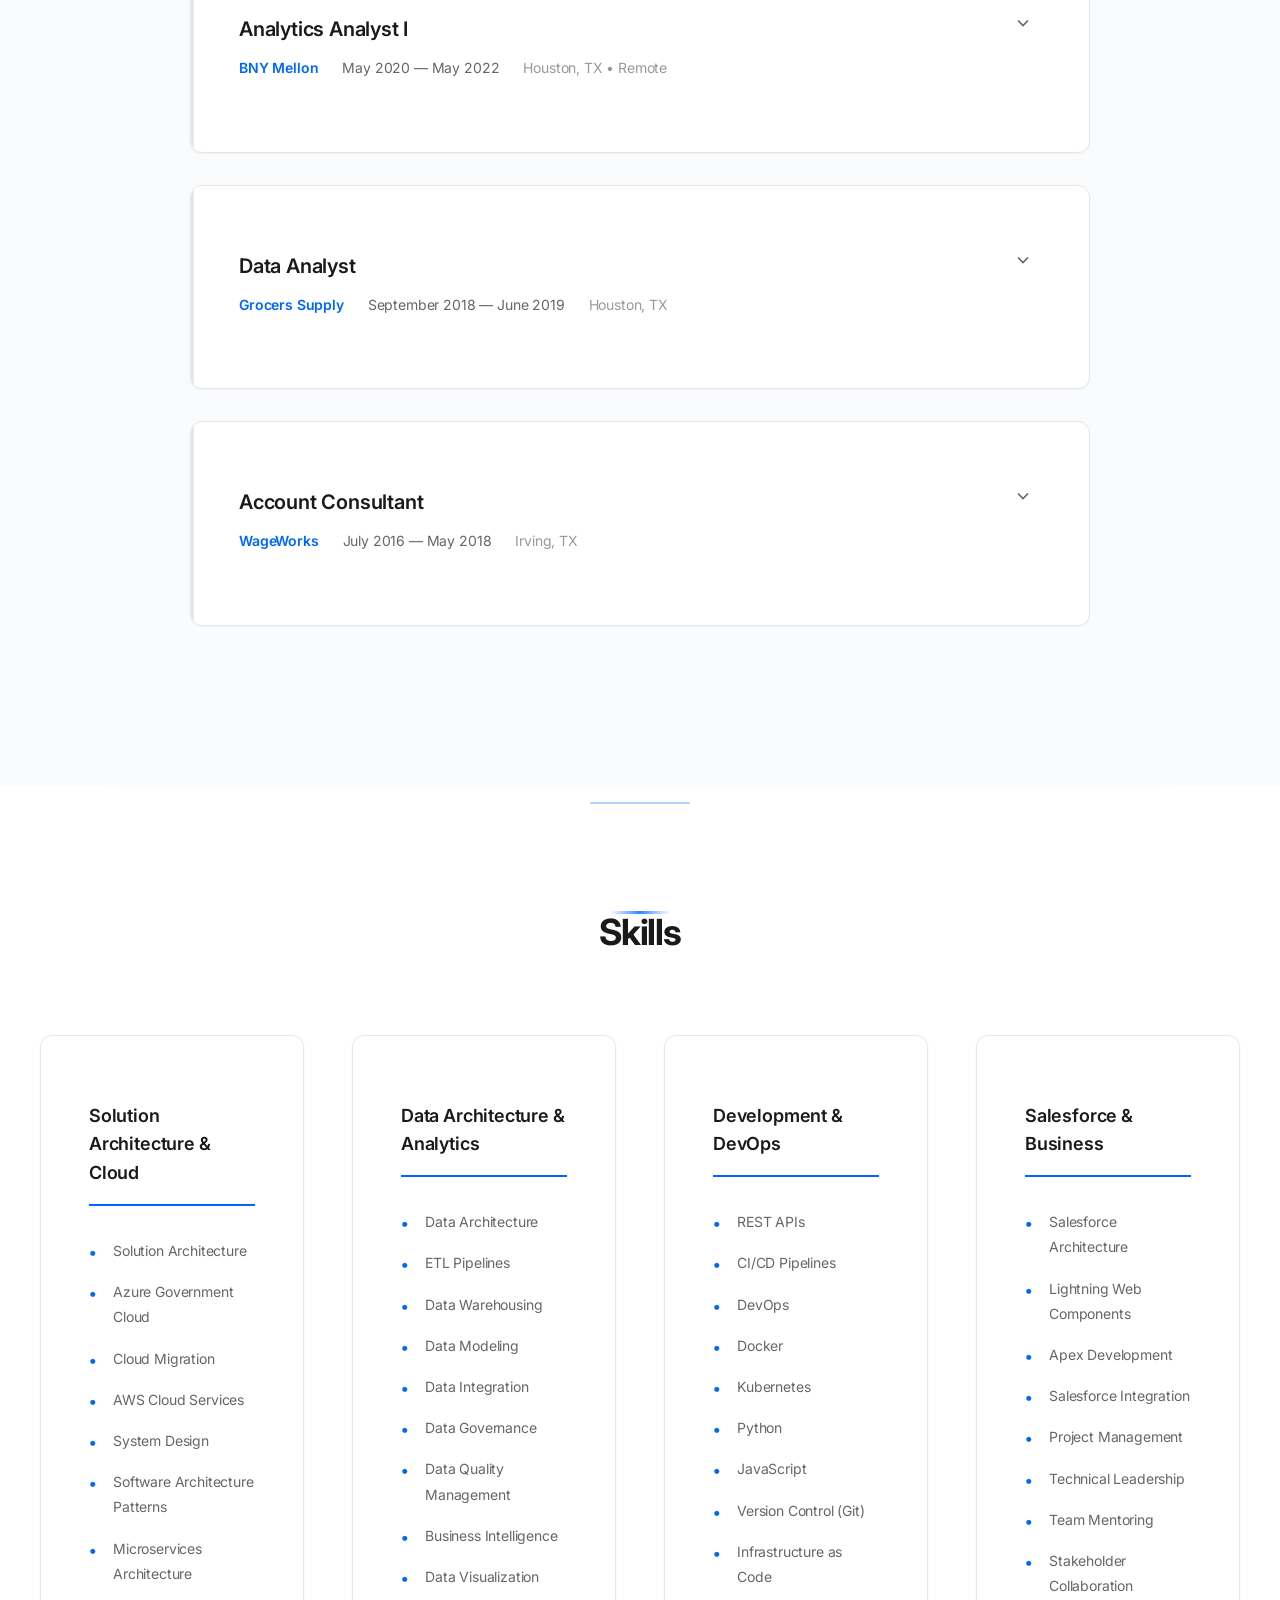
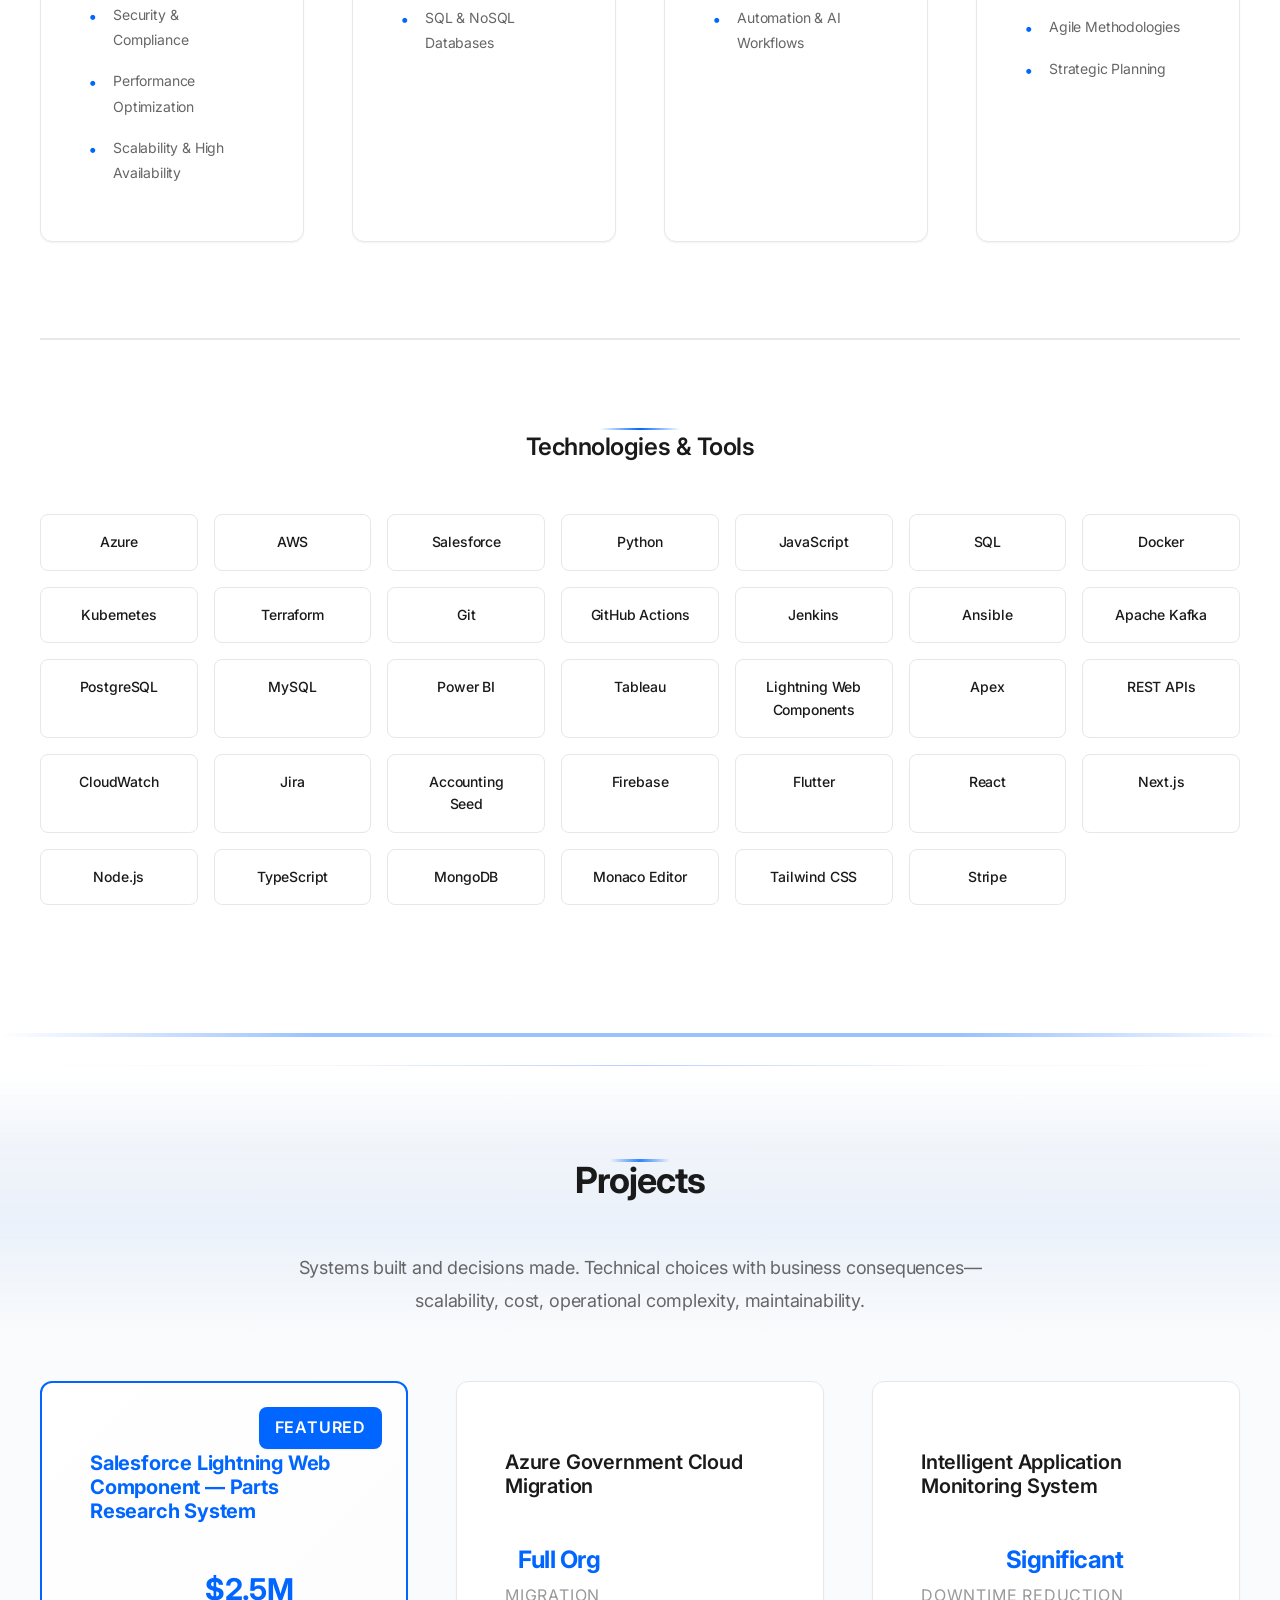
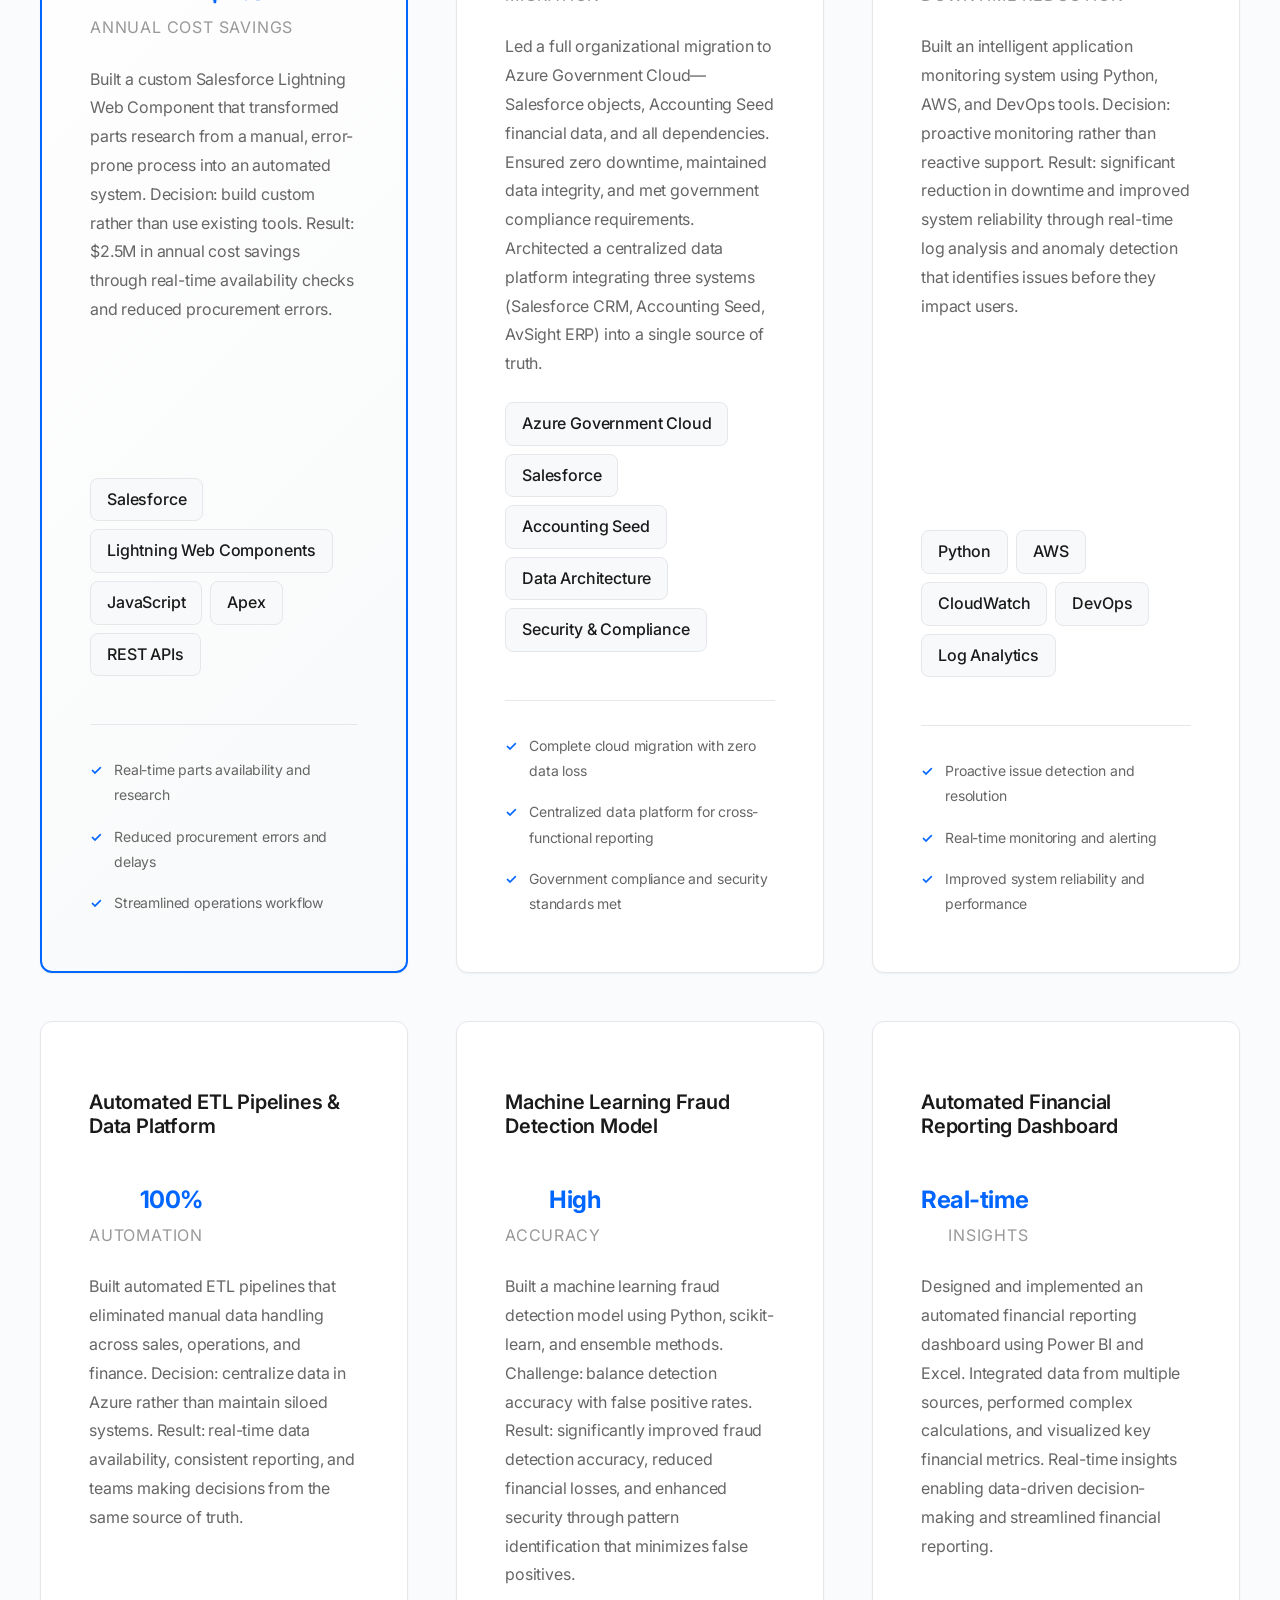
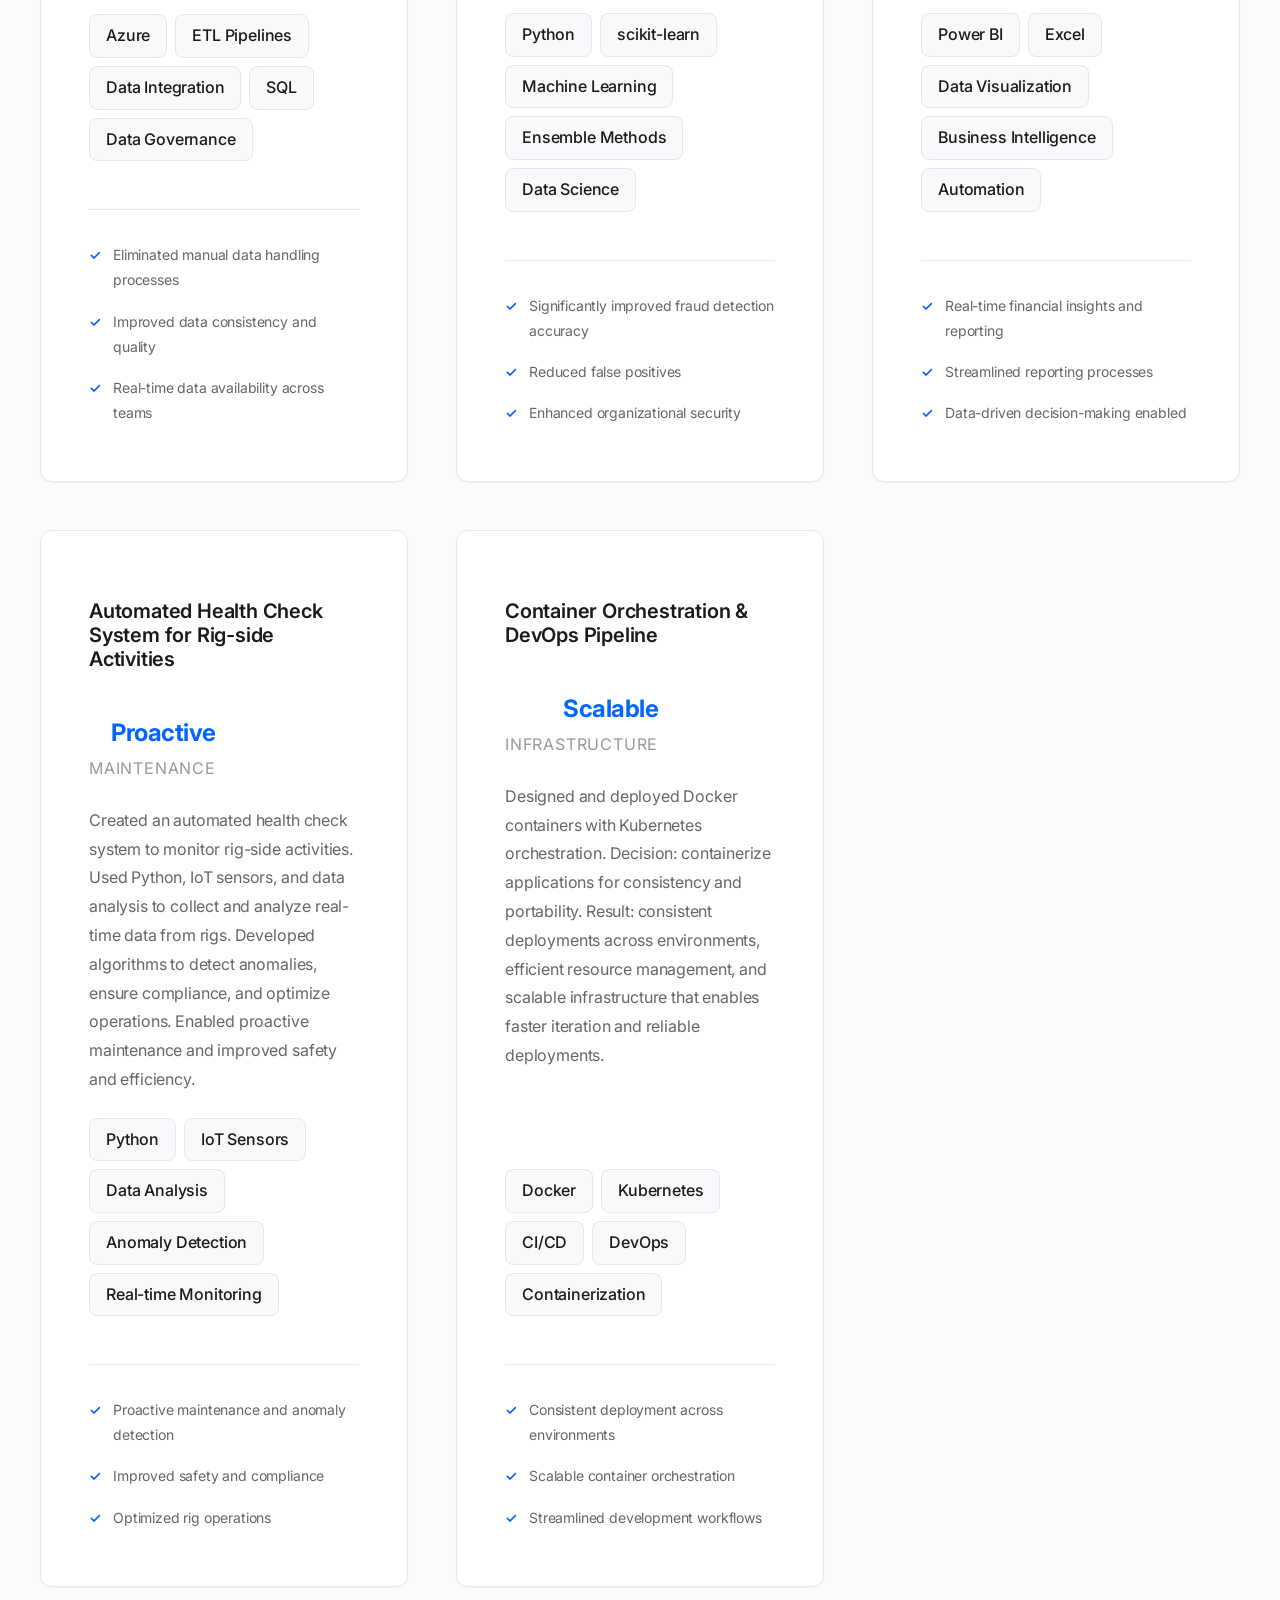
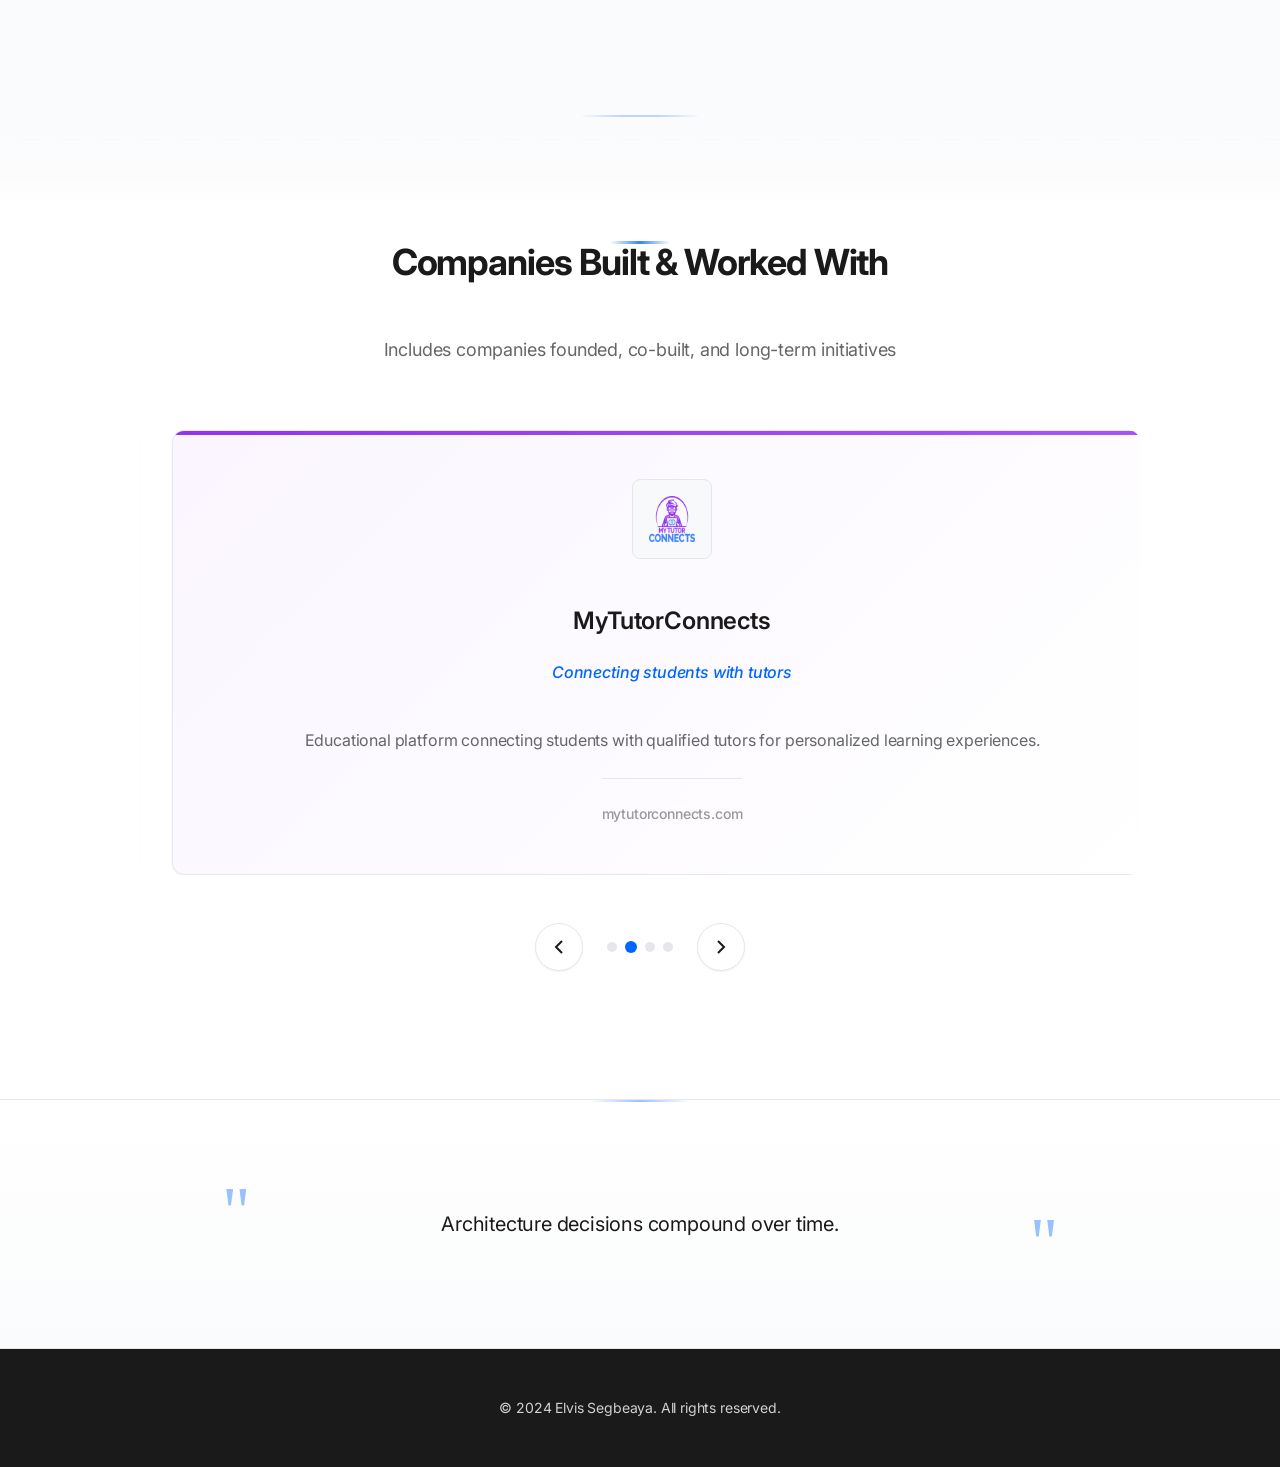
==== commit c6b75177: "Refactor index.html and styles.css: Simplify job descriptions for clarity, enhance job card layout w" ====
--- a/index.html
+++ b/index.html
@@ -44,7 +44,7 @@
         <p class="hero-tagline">Founder & Solutions CTO</p>
         <h2 class="hero-headline">I build systems that work at scale</h2>
         <p class="hero-positioning">From MVP to enterprise scale. Technical architecture, product thinking, product-market fit.</p>
-        <p class="hero-description">Hands-on technical leader. I design, code, and scale cloud platforms and data architectures. Full lifecycle—from early technical decisions through product-market fit, migration, and optimization.</p>
+        <p class="hero-description">Hands-on technical leader. I design, code, and scale cloud platforms and data architectures.</p>
       </div>
     </div>
   </section>
@@ -58,7 +58,9 @@
       <div class="about-content">
         <p class="lead-text">I architect and build systems that scale. Full lifecycle—from early technical decisions through migration, product-market fit, and enterprise scale.</p>
 
-        <p>Led full organizational migrations to Azure Government Cloud, architected centralized data platforms, and built custom solutions that deliver measurable value—including a Salesforce component that generated $2.5M in annual cost savings. Technical decisions have consequences. Architecture choices compound over time. I design systems with scale, sustainability, and operational reality in mind.</p>
+        <p>Led full organizational migrations to Azure Government Cloud, architected centralized data platforms, and built custom solutions that deliver measurable value—including a Salesforce component that generated $2.5M in annual cost savings.</p>
+
+        <p>Architecture decisions compound over time. I design systems with scale, sustainability, and operational reality in mind.</p>
 
         <div class="expertise-grid">
           <div class="expertise-item">
@@ -72,7 +74,7 @@
           </div>
         </div>
 
-        <p>Stay current with technology, but focus on how systems work in production—where they break, how they scale, what decisions compound over time. Real product-market fit over vanity metrics. Systems that evolve as requirements change.</p>
+        <p>Stay current with technology, but focus on how systems work in production—where they break, how they scale, what decisions compound over time. Real product-market fit over vanity metrics.</p>
 
         <p class="cta-text">Building something that needs to scale, or migrating systems that need to work reliably? I work with founders, CTOs, and technical leaders who understand that architecture decisions have long-term consequences.</p>
 
@@ -183,88 +185,132 @@
       <div class="experience-timeline">
         <article class="job-card featured-job">
           <div class="job-header">
-            <h3 class="job-title">Solutions Data Architect</h3>
-            <div class="job-meta">
-              <span class="job-company">Source One Spares</span>
-              <span class="job-period">February 2024 — Present</span>
-              <span class="job-location">Houston, TX • Hybrid/Remote</span>
-            </div>
-          </div>
-          <ul class="job-achievements">
-            <li>Led full <strong>organizational migration to Salesforce Government Cloud</strong> for aviation parts distribution operations—architected zero-downtime migration strategy balancing technical complexity, government compliance (FedRAMP, ITAR), and business continuity. Migrated 50+ Salesforce objects, Accounting Seed financial data, and AvSight ERP integrations with zero data loss and zero business disruption.</li>
-            <li>Architected centralized Azure data platform integrating Salesforce Government Cloud CRM (customer relationships), Accounting Seed (financial operations), and AvSight ERP (inventory management). Decision: unified data model over siloed systems. Result: real-time cross-functional reporting, eliminated data reconciliation delays, enabled data-driven inventory and pricing decisions across aviation parts distribution.</li>
-            <li>Built <strong>custom Salesforce Lightning Web Component</strong> for aviation parts research and procurement workflow. Decision: custom solution over off-the-shelf tools to match complex parts catalog and procurement processes. Outcome: <strong>$2.5M annual cost savings</strong> through 60% reduction in parts research time, eliminated procurement errors, reduced operational delays, and improved parts availability accuracy.</li>
-            <li>Developed automated ETL pipelines (Azure Data Factory, Python) replacing manual data entry and reconciliation across three enterprise systems. Decision: automate data flows to eliminate human error and enable real-time operations. Impact: 95% reduction in data inconsistencies, real-time inventory visibility, automated financial reconciliation, improved cross-team data trust.</li>
-            <li>Manage identity and access management (IAM) across Azure Active Directory and Google Workspace Admin portals—provisioning user profiles, managing accounts, configuring security policies, and maintaining access controls for 200+ users across aviation parts distribution operations. Decision: centralized identity management for security and operational efficiency. Result: streamlined user onboarding, improved security posture, reduced access management overhead, enabled single sign-on (SSO) capabilities.</li>
-            <li>Handle technology offboarding processes—deactivating accounts, revoking access, transferring data ownership, and ensuring security compliance for departing employees across Salesforce, Azure AD, Google Workspace, and integrated systems. Decision: systematic offboarding procedures to protect company data and maintain security. Impact: zero security incidents from departed employees, maintained data integrity, ensured compliance with data retention policies.</li>
-            <li>Serve as <strong>Salesforce System Administrator</strong> for Salesforce Government Cloud—managing user profiles, permission sets, security settings, custom objects, workflows, and integrations. Decision: hands-on system administration to maintain platform reliability and enable business operations. Result: 99.9% Salesforce uptime, rapid issue resolution, optimized platform configuration, enabled business user productivity.</li>
+            <div class="job-header-content">
+              <h3 class="job-title">Solutions Data Architect</h3>
+              <div class="job-meta">
+                <span class="job-company">Source One Spares</span>
+                <span class="job-period">February 2024 — Present</span>
+                <span class="job-location">Houston, TX • Hybrid/Remote</span>
+              </div>
+            </div>
+            <button class="job-toggle" aria-label="Expand job details" aria-expanded="false">
+              <svg class="job-toggle-icon" width="20" height="20" viewBox="0 0 24 24" fill="none" stroke="currentColor" stroke-width="2">
+                <path d="M6 9l6 6 6-6"/>
+              </svg>
+            </button>
+          </div>
+          <div class="job-content">
+            <ul class="job-achievements">
+            <li>Led full <strong>organizational migration to Salesforce Government Cloud</strong> for aviation parts distribution operations. Architected zero-downtime migration strategy balancing technical complexity, government compliance (FedRAMP, ITAR), and business continuity. Migrated 50+ Salesforce objects, Accounting Seed financial data, and AvSight ERP integrations with zero data loss and zero business disruption.</li>
+            <li>Architected centralized Azure data platform integrating Salesforce Government Cloud CRM, Accounting Seed, and AvSight ERP. Decision: unified data model over siloed systems. Result: real-time cross-functional reporting, eliminated data reconciliation delays, enabled data-driven inventory and pricing decisions.</li>
+            <li>Built <strong>custom Salesforce Lightning Web Component</strong> for aviation parts research and procurement workflow. Decision: custom solution over off-the-shelf tools to match complex parts catalog and procurement processes. Outcome: <strong>$2.5M annual cost savings</strong> through 60% reduction in parts research time, eliminated procurement errors, and improved parts availability accuracy.</li>
+            <li>Developed automated ETL pipelines (Azure Data Factory, Python) replacing manual data entry and reconciliation across three enterprise systems. Decision: automate data flows to eliminate human error and enable real-time operations. Impact: 95% reduction in data inconsistencies, real-time inventory visibility, and automated financial reconciliation.</li>
+            <li>Manage identity and access management (IAM) across Azure Active Directory and Google Workspace for 200+ users. Decision: centralized identity management for security and operational efficiency. Result: streamlined user onboarding, improved security posture, and enabled single sign-on (SSO) capabilities.</li>
+            <li>Handle technology offboarding processes across Salesforce, Azure AD, Google Workspace, and integrated systems. Decision: systematic offboarding procedures to protect company data and maintain security. Impact: zero security incidents from departed employees and maintained data integrity.</li>
+            <li>Serve as <strong>Salesforce System Administrator</strong> for Salesforce Government Cloud—managing user profiles, permission sets, security settings, custom objects, workflows, and integrations. Decision: hands-on system administration to maintain platform reliability and enable business operations. Result: 99.9% Salesforce uptime, rapid issue resolution, and optimized platform configuration.</li>
             <li>Implemented cloud security, governance, and access controls aligned with Salesforce Government Cloud and Azure AD standards (FedRAMP High, ITAR compliance). Decision: security-by-design architecture rather than retrofitting compliance. Result: passed security audits, maintained government contractor eligibility, protected sensitive aviation parts data, established scalable security framework.</li>
-            <li>Optimized Azure infrastructure (compute, storage, networking) and Salesforce Government Cloud configuration for scalability, performance, and cost efficiency. Decision: right-size resources and optimize platform settings for variable workloads. Impact: 40% infrastructure cost reduction, improved system performance during peak operations, scalable architecture supporting business growth.</li>
-            <li>Led technical teams (developers, data engineers, DevOps) and established engineering best practices (code reviews, CI/CD, documentation standards, testing frameworks). Decision: invest in team capability and system maintainability. Result: improved code quality, faster feature delivery, reduced technical debt, systems that scale with team growth.</li>
-          </ul>
+            <li>Optimized Azure infrastructure and Salesforce Government Cloud configuration for scalability, performance, and cost efficiency. Decision: right-size resources and optimize platform settings for variable workloads. Impact: 40% infrastructure cost reduction and improved system performance during peak operations.</li>
+            <li>Led technical teams (developers, data engineers, DevOps) and established engineering best practices (code reviews, CI/CD, documentation standards, testing frameworks). Decision: invest in team capability and system maintainability. Result: improved code quality, faster feature delivery, and reduced technical debt.</li>
+            </ul>
+          </div>
         </article>
 
         <article class="job-card">
           <div class="job-header">
-            <h3 class="job-title">Software Engineer — Application Support</h3>
-            <div class="job-meta">
-              <span class="job-company">NOV</span>
-              <span class="job-period">February 2023 — February 2024</span>
-              <span class="job-location">Houston, TX • Remote</span>
-            </div>
-          </div>
-          <ul class="job-achievements">
-            <li>Provided 24/7 application support for NOV's enterprise oilfield equipment and drilling technology platforms serving global oil & gas operations. Operational reality: production systems fail during critical drilling operations. Used Python, SQL, and AWS (EC2, RDS, S3, Lambda) to diagnose issues, optimize performance, and ensure 99.9% uptime for mission-critical drilling software.</li>
-            <li>Performed root cause analysis and performance optimization for production incidents using AWS CloudWatch, log analytics, and APM tools. Approach: trace issues from user impact through application layers to infrastructure root causes. Result: reduced mean time to resolution (MTTR) by 50%, identified and fixed recurring performance bottlenecks, improved system reliability.</li>
-            <li>Collaborated with cross-functional teams (product, engineering, operations, customer support) using Agile methodologies and Jira for incident management and feature development. Decision: structured workflows enabling rapid response to production issues and clear communication across distributed teams. Impact: faster incident resolution, improved team coordination, better customer experience.</li>
-            <li>Developed and enhanced REST APIs and backend services (Python, Java) for oilfield equipment management and drilling operations. Decision: design for scalability and reliability from architecture phase, not retrofit. Result: APIs handling 10M+ requests/month, improved response times, reduced downtime, supported global drilling operations.</li>
-            <li>Authored technical documentation (runbooks, architecture diagrams, API specifications) and mentored junior engineers on production debugging, cloud architecture, and oil & gas domain knowledge. Decision: invest in knowledge transfer and documentation. Impact: reduced onboarding time, improved team capability, systems maintainable by multiple engineers, preserved institutional knowledge.</li>
-          </ul>
+            <div class="job-header-content">
+              <h3 class="job-title">Software Engineer — Application Support</h3>
+              <div class="job-meta">
+                <span class="job-company">NOV</span>
+                <span class="job-period">February 2023 — February 2024</span>
+                <span class="job-location">Houston, TX • Remote</span>
+              </div>
+            </div>
+            <button class="job-toggle" aria-label="Expand job details" aria-expanded="false">
+              <svg class="job-toggle-icon" width="20" height="20" viewBox="0 0 24 24" fill="none" stroke="currentColor" stroke-width="2">
+                <path d="M6 9l6 6 6-6"/>
+              </svg>
+            </button>
+          </div>
+          <div class="job-content">
+            <ul class="job-achievements">
+            <li>Provided 24/7 application support for NOV's enterprise oilfield equipment and drilling technology platforms serving global oil & gas operations. Used Python, SQL, and AWS (EC2, RDS, S3, Lambda) to diagnose issues, optimize performance, and ensure 99.9% uptime for mission-critical drilling software.</li>
+            <li>Performed root cause analysis and performance optimization for production incidents using AWS CloudWatch, log analytics, and APM tools. Approach: trace issues from user impact through application layers to infrastructure root causes. Result: reduced mean time to resolution (MTTR) by 50% and improved system reliability.</li>
+            <li>Collaborated with cross-functional teams (product, engineering, operations, customer support) using Agile methodologies and Jira for incident management and feature development. Decision: structured workflows enabling rapid response to production issues and clear communication across distributed teams. Impact: faster incident resolution and improved team coordination.</li>
+            <li>Developed and enhanced REST APIs and backend services (Python, Java) for oilfield equipment management and drilling operations. Decision: design for scalability and reliability from architecture phase, not retrofit. Result: APIs handling 10M+ requests/month, improved response times, and reduced downtime.</li>
+            <li>Authored technical documentation (runbooks, architecture diagrams, API specifications) and mentored junior engineers on production debugging, cloud architecture, and oil & gas domain knowledge. Decision: invest in knowledge transfer and documentation. Impact: reduced onboarding time, improved team capability, and preserved institutional knowledge.</li>
+            </ul>
+          </div>
         </article>
 
         <article class="job-card">
           <div class="job-header">
-            <h3 class="job-title">Lead Analyst — Data Management & Quantitative Analysis</h3>
-            <div class="job-meta">
-              <span class="job-company">BNY Mellon</span>
-              <span class="job-period">June 2022 — October 2022</span>
-              <span class="job-location">Houston, TX • Remote</span>
-            </div>
-          </div>
-          <ul class="job-achievements">
-            <li>Led quantitative data model operations for BNY Mellon's CDO/CLO (Collateralized Debt Obligation/Collateralized Loan Obligation) portfolios managing $50B+ in assets under administration. Compliance reality: financial models must be accurate, auditable, and defensible to regulators (SEC, FINRA) and institutional clients. Built systems meeting regulatory requirements, passing internal audits, and maintaining client trust.</li>
-            <li>Supervised and mentored team of 9–12 quantitative analysts developing and validating financial models for structured credit products. Decision: establish quality standards, provide clear feedback, and build scalable processes. Result: improved model accuracy by 25%, reduced delivery timelines by 30%, enhanced team capability, maintained high-quality standards at scale.</li>
-            <li>Implemented data quality controls, governance processes, and automated reconciliation workflows for loan-level data across CDO/CLO portfolios. Decision: embed quality and governance into daily operations, not separate compliance steps. Impact: 99.9% data accuracy, automated exception handling, reduced manual reconciliation time by 70%, improved audit readiness.</li>
-            <li>Partnered with legal, risk, and client service teams to translate complex deal documentation (indentures, credit agreements) into validated financial models and cash flow projections. Approach: understand business requirements, translate to technical specifications, validate against legal terms. Result: accurate model implementations, reduced client disputes, improved deal execution, maintained regulatory compliance.</li>
-          </ul>
+            <div class="job-header-content">
+              <h3 class="job-title">Lead Analyst — Data Management & Quantitative Analysis</h3>
+              <div class="job-meta">
+                <span class="job-company">BNY Mellon</span>
+                <span class="job-period">June 2022 — October 2022</span>
+                <span class="job-location">Houston, TX • Remote</span>
+              </div>
+            </div>
+            <button class="job-toggle" aria-label="Expand job details" aria-expanded="false">
+              <svg class="job-toggle-icon" width="20" height="20" viewBox="0 0 24 24" fill="none" stroke="currentColor" stroke-width="2">
+                <path d="M6 9l6 6 6-6"/>
+              </svg>
+            </button>
+          </div>
+          <div class="job-content">
+            <ul class="job-achievements">
+            <li>Led quantitative data model operations for BNY Mellon's CDO/CLO portfolios managing $50B+ in assets under administration. Built systems meeting regulatory requirements (SEC, FINRA), passing internal audits, and maintaining client trust.</li>
+            <li>Supervised and mentored team of 9–12 quantitative analysts developing and validating financial models for structured credit products. Decision: establish quality standards, provide clear feedback, and build scalable processes. Result: improved model accuracy by 25%, reduced delivery timelines by 30%, and enhanced team capability.</li>
+            <li>Implemented data quality controls, governance processes, and automated reconciliation workflows for loan-level data across CDO/CLO portfolios. Decision: embed quality and governance into daily operations, not separate compliance steps. Impact: 99.9% data accuracy, reduced manual reconciliation time by 70%, and improved audit readiness.</li>
+            <li>Partnered with legal, risk, and client service teams to translate complex deal documentation (indentures, credit agreements) into validated financial models and cash flow projections. Approach: understand business requirements, translate to technical specifications, validate against legal terms. Result: accurate model implementations, reduced client disputes, and improved deal execution.</li>
+            </ul>
+          </div>
         </article>
 
         <article class="job-card">
           <div class="job-header">
-            <h3 class="job-title">Analytics Analyst I</h3>
-            <div class="job-meta">
-              <span class="job-company">BNY Mellon</span>
-              <span class="job-period">May 2020 — May 2022</span>
-              <span class="job-location">Houston, TX • Remote</span>
-            </div>
-          </div>
-          <ul class="job-achievements">
+            <div class="job-header-content">
+              <h3 class="job-title">Analytics Analyst I</h3>
+              <div class="job-meta">
+                <span class="job-company">BNY Mellon</span>
+                <span class="job-period">May 2020 — May 2022</span>
+                <span class="job-location">Houston, TX • Remote</span>
+              </div>
+            </div>
+            <button class="job-toggle" aria-label="Expand job details" aria-expanded="false">
+              <svg class="job-toggle-icon" width="20" height="20" viewBox="0 0 24 24" fill="none" stroke="currentColor" stroke-width="2">
+                <path d="M6 9l6 6 6-6"/>
+              </svg>
+            </button>
+          </div>
+          <div class="job-content">
+            <ul class="job-achievements">
             <li>Supported development and execution of statistical and financial models (Python, SQL, Excel) for CDO/CLO asset performance analysis, default probability modeling, and portfolio risk assessment. Managed model inputs, validated outputs, and ensured accuracy for $30B+ in structured credit portfolios. Result: reliable risk metrics supporting investment decisions and regulatory reporting.</li>
             <li>Managed data pipelines processing loan-level data from multiple sources (trustees, servicers, data vendors) for CDO/CLO portfolios. Performed model validation, exception handling, and data quality checks. Decision: automate validation and exception workflows. Impact: improved data accuracy, faster processing times, reduced manual errors, enabled timely portfolio reporting.</li>
             <li>Served as product launch tester for new quantitative analysis tools and model enhancements, validating real-world use cases and internal workflows prior to production deployment. Approach: test from analyst perspective, identify edge cases, validate against production data. Result: caught critical issues pre-launch, improved user experience, reduced post-launch support burden, ensured smooth deployments.</li>
-          </ul>
+            </ul>
+          </div>
         </article>
 
         <article class="job-card">
           <div class="job-header">
-            <h3 class="job-title">Data Analyst</h3>
-            <div class="job-meta">
-              <span class="job-company">Grocers Supply</span>
-              <span class="job-period">September 2018 — June 2019</span>
-              <span class="job-location">Houston, TX</span>
-            </div>
-          </div>
-          <ul class="job-achievements">
+            <div class="job-header-content">
+              <h3 class="job-title">Data Analyst</h3>
+              <div class="job-meta">
+                <span class="job-company">Grocers Supply</span>
+                <span class="job-period">September 2018 — June 2019</span>
+                <span class="job-location">Houston, TX</span>
+              </div>
+            </div>
+            <button class="job-toggle" aria-label="Expand job details" aria-expanded="false">
+              <svg class="job-toggle-icon" width="20" height="20" viewBox="0 0 24 24" fill="none" stroke="currentColor" stroke-width="2">
+                <path d="M6 9l6 6 6-6"/>
+              </svg>
+            </button>
+          </div>
+          <div class="job-content">
+            <ul class="job-achievements">
             <li>Led data migration of <strong>40,000+ grocery products</strong> across multiple distribution centers for Houston-based wholesale grocery distributor. Decision: ensure data integrity, maintain business continuity during migration, improve inventory accuracy. Execution: planned phased migration, validated data quality, mapped product hierarchies, improved reporting. Result: zero business disruption, improved inventory accuracy by 15%, enabled better supply chain visibility.</li>
             <li>Increased company revenue by approximately <strong>20%</strong> through data-driven pricing and marketing analysis for wholesale grocery operations. Decision: use data analytics to inform pricing strategy and promotional campaigns rather than rely on intuition. Execution: built pricing analysis tools (SQL, Excel, Power BI) analyzing competitor pricing, margin optimization, and promotional effectiveness. Result: optimized pricing strategies, improved margins, increased sales volume.</li>
             <li>Designed new product line logos and brand identities for private-label grocery products across multiple categories. Decision: create cohesive brand identity that resonates with customers and differentiates products. Execution: designed logos, packaging concepts, and brand guidelines. Result: improved product recognition, enhanced brand consistency, supported new product launches.</li>
@@ -273,19 +319,28 @@
             <li>Coordinated distribution routes and logistics for store stocking across Southwest region spanning Arizona to Georgia, managing multi-state distribution network for wholesale grocery operations. Decision: optimize routes for efficiency, cost, and timely delivery. Execution: analyzed route data, optimized delivery schedules, coordinated with transportation partners, managed regional inventory allocation. Result: improved on-time delivery rates, reduced transportation costs, ensured stores across 6+ states were properly stocked.</li>
             <li>Built forecasting and reporting solutions (SQL Server, SSRS, Power BI) for inventory management, sales forecasting, and demand planning across grocery distribution network. Decision: build tools enabling business decisions, not just technical capability. Result: improved inventory turnover, reduced stockouts, better demand forecasting, enabled data-driven supply chain decisions.</li>
             <li>Automated reporting workflows using VBA and Excel macros, replacing manual data compilation and report generation processes. Decision: eliminate manual work so teams focus on analysis and decision-making. Impact: reduced report generation time by 80%, eliminated human errors, enabled daily reporting, improved team productivity.</li>
-          </ul>
+            </ul>
+          </div>
         </article>
 
         <article class="job-card">
           <div class="job-header">
-            <h3 class="job-title">Account Consultant</h3>
-            <div class="job-meta">
-              <span class="job-company">WageWorks</span>
-              <span class="job-period">July 2016 — May 2018</span>
-              <span class="job-location">Irving, TX</span>
-            </div>
-          </div>
-          <ul class="job-achievements">
+            <div class="job-header-content">
+              <h3 class="job-title">Account Consultant</h3>
+              <div class="job-meta">
+                <span class="job-company">WageWorks</span>
+                <span class="job-period">July 2016 — May 2018</span>
+                <span class="job-location">Irving, TX</span>
+              </div>
+            </div>
+            <button class="job-toggle" aria-label="Expand job details" aria-expanded="false">
+              <svg class="job-toggle-icon" width="20" height="20" viewBox="0 0 24 24" fill="none" stroke="currentColor" stroke-width="2">
+                <path d="M6 9l6 6 6-6"/>
+              </svg>
+            </button>
+          </div>
+          <div class="job-content">
+            <ul class="job-achievements">
             <li>Managed enterprise client relationships (Fortune 500 companies) for WageWorks benefits administration platform (HSA, FSA, HRA, commuter benefits). Ensured successful program delivery, maintained 95%+ client satisfaction, and managed $10M+ in annual benefits administration. Result: client retention, program growth, and successful benefits enrollment campaigns.</li>
             <li>Partnered with cross-functional teams (implementation, operations, technology, compliance) to resolve client issues, improve service performance, and enhance benefits platform functionality. Approach: coordinate across teams to address root causes, not just symptoms. Impact: reduced issue resolution time by 40%, improved client satisfaction scores, enhanced platform reliability.</li>
             <li>Delivered training sessions, custom reporting, and ongoing client support for benefits administration programs serving 50,000+ employees. Decision: proactive support and education over reactive issue resolution. Result: improved client program adoption, reduced support tickets, increased employee engagement, enabled successful benefits program outcomes.</li>
@@ -295,6 +350,86 @@
     </div>
   </section>
 
+  <script>
+    // Experience section expand/collapse functionality
+    (function() {
+      'use strict';
+
+      function initExperienceToggle() {
+        const jobCards = document.querySelectorAll('.job-card');
+        
+        jobCards.forEach(function(card) {
+          const toggle = card.querySelector('.job-toggle');
+          const content = card.querySelector('.job-content');
+          
+          if (!toggle || !content) return;
+
+          // Set initial height for smooth transitions
+          const isFeatured = card.classList.contains('featured-job');
+          
+          if (isFeatured) {
+            // Featured job: expanded by default
+            content.style.maxHeight = content.scrollHeight + 'px';
+            toggle.setAttribute('aria-expanded', 'true');
+            toggle.classList.add('expanded');
+          } else {
+            // Other jobs: collapsed by default
+            content.style.maxHeight = '0';
+            content.style.opacity = '0';
+            toggle.setAttribute('aria-expanded', 'false');
+          }
+
+          toggle.addEventListener('click', function(e) {
+            e.stopPropagation();
+            const isExpanded = toggle.getAttribute('aria-expanded') === 'true';
+            
+            if (isExpanded) {
+              // Collapse
+              content.style.maxHeight = '0';
+              content.style.opacity = '0';
+              toggle.setAttribute('aria-expanded', 'false');
+              toggle.classList.remove('expanded');
+            } else {
+              // Expand
+              content.style.maxHeight = content.scrollHeight + 'px';
+              content.style.opacity = '1';
+              toggle.setAttribute('aria-expanded', 'true');
+              toggle.classList.add('expanded');
+            }
+          });
+
+          // Make header clickable for better UX
+          const header = card.querySelector('.job-header');
+          if (header) {
+            header.style.cursor = 'pointer';
+            header.addEventListener('click', function(e) {
+              if (e.target !== toggle && !toggle.contains(e.target)) {
+                toggle.click();
+              }
+            });
+          }
+
+          // Handle window resize to recalculate heights
+          let resizeTimer;
+          window.addEventListener('resize', function() {
+            if (toggle.getAttribute('aria-expanded') === 'true') {
+              clearTimeout(resizeTimer);
+              resizeTimer = setTimeout(function() {
+                content.style.maxHeight = content.scrollHeight + 'px';
+              }, 250);
+            }
+          });
+        });
+      }
+
+      // Initialize on DOM ready
+      if (document.readyState === 'loading') {
+        document.addEventListener('DOMContentLoaded', initExperienceToggle);
+      } else {
+        initExperienceToggle();
+      }
+    })();
+  </script>
 
   <!-- Skills section: Enhanced grid layout with technologies as separate row -->
   <section id="skills" class="section content-section">
@@ -391,6 +526,16 @@
           <li>CloudWatch</li>
           <li>Jira</li>
           <li>Accounting Seed</li>
+          <li>Firebase</li>
+          <li>Flutter</li>
+          <li>React</li>
+          <li>Next.js</li>
+          <li>Node.js</li>
+          <li>TypeScript</li>
+          <li>MongoDB</li>
+          <li>Monaco Editor</li>
+          <li>Tailwind CSS</li>
+          <li>Stripe</li>
         </ul>
       </div>
     </div>
@@ -414,7 +559,7 @@
               <span class="impact-label">Annual Cost Savings</span>
             </div>
           </div>
-          <p class="project-description">Built a custom Salesforce Lightning Web Component that transformed parts research from a manual, error-prone process into an automated system. Technical decision: build custom rather than use existing tools. Result: real-time availability checks, reduced procurement errors, $2.5M in annual cost savings.</p>
+          <p class="project-description">Built a custom Salesforce Lightning Web Component that transformed parts research from a manual, error-prone process into an automated system. Decision: build custom rather than use existing tools. Result: $2.5M in annual cost savings through real-time availability checks and reduced procurement errors.</p>
           <div class="project-tech">
             <span class="tech-badge">Salesforce</span>
             <span class="tech-badge">Lightning Web Components</span>
@@ -437,7 +582,7 @@
               <span class="impact-label">Migration</span>
             </div>
           </div>
-          <p class="project-description">Led a full organizational migration to Azure Government Cloud—Salesforce objects, Accounting Seed financial data, and all dependencies. The challenge wasn't just technical migration, but ensuring zero downtime, maintaining data integrity, and meeting government compliance requirements. Architected a centralized data platform that integrated three systems (Salesforce CRM, Accounting Seed, AvSight ERP) into a single source of truth. Planned, executed, and optimized for long-term operations.</p>
+          <p class="project-description">Led a full organizational migration to Azure Government Cloud—Salesforce objects, Accounting Seed financial data, and all dependencies. Ensured zero downtime, maintained data integrity, and met government compliance requirements. Architected a centralized data platform integrating three systems (Salesforce CRM, Accounting Seed, AvSight ERP) into a single source of truth.</p>
           <div class="project-tech">
             <span class="tech-badge">Azure Government Cloud</span>
             <span class="tech-badge">Salesforce</span>
@@ -460,7 +605,7 @@
               <span class="impact-label">Downtime Reduction</span>
             </div>
           </div>
-          <p class="project-description">Built an intelligent application monitoring system using Python, AWS, and DevOps tools. Product decision: proactive monitoring rather than reactive support. Technical execution: real-time log analysis and anomaly detection that identifies issues before they impact users. Operational impact: significant reduction in downtime and improved system reliability. Not just logging, but actionable insights.</p>
+          <p class="project-description">Built an intelligent application monitoring system using Python, AWS, and DevOps tools. Decision: proactive monitoring rather than reactive support. Result: significant reduction in downtime and improved system reliability through real-time log analysis and anomaly detection that identifies issues before they impact users.</p>
           <div class="project-tech">
             <span class="tech-badge">Python</span>
             <span class="tech-badge">AWS</span>
@@ -483,7 +628,7 @@
               <span class="impact-label">Automation</span>
             </div>
           </div>
-          <p class="project-description">Built automated ETL pipelines that eliminated manual data handling across sales, operations, and finance. Architecture decision: centralize data in Azure rather than maintain siloed systems. Result: real-time data availability, consistent reporting, and teams making decisions from the same source of truth. Infrastructure that enables better business decisions, not just technical capability.</p>
+          <p class="project-description">Built automated ETL pipelines that eliminated manual data handling across sales, operations, and finance. Decision: centralize data in Azure rather than maintain siloed systems. Result: real-time data availability, consistent reporting, and teams making decisions from the same source of truth.</p>
           <div class="project-tech">
             <span class="tech-badge">Azure</span>
             <span class="tech-badge">ETL Pipelines</span>
@@ -506,7 +651,7 @@
               <span class="impact-label">Accuracy</span>
             </div>
           </div>
-          <p class="project-description">Built a machine learning fraud detection model using Python, scikit-learn, and ensemble methods. Product challenge: balance detection accuracy with false positive rates. Technical approach: leverage historical transaction data and ensemble methods to identify patterns while minimizing false positives. Business impact: significantly improved fraud detection accuracy, reduced financial losses, and enhanced security. ML applied to real business problems, not just technical capability.</p>
+          <p class="project-description">Built a machine learning fraud detection model using Python, scikit-learn, and ensemble methods. Challenge: balance detection accuracy with false positive rates. Result: significantly improved fraud detection accuracy, reduced financial losses, and enhanced security through pattern identification that minimizes false positives.</p>
           <div class="project-tech">
             <span class="tech-badge">Python</span>
             <span class="tech-badge">scikit-learn</span>
@@ -575,7 +720,7 @@
               <span class="impact-label">Infrastructure</span>
             </div>
           </div>
-          <p class="project-description">Designed and deployed Docker containers with Kubernetes orchestration. Infrastructure decision: containerize applications for consistency and portability. Technical execution: package applications with dependencies, orchestrate with Kubernetes, and enable scalable deployment. Operational benefit: consistent deployments across environments, efficient resource management, and scalable infrastructure. Infrastructure that enables faster iteration and reliable deployments.</p>
+          <p class="project-description">Designed and deployed Docker containers with Kubernetes orchestration. Decision: containerize applications for consistency and portability. Result: consistent deployments across environments, efficient resource management, and scalable infrastructure that enables faster iteration and reliable deployments.</p>
           <div class="project-tech">
             <span class="tech-badge">Docker</span>
             <span class="tech-badge">Kubernetes</span>
--- a/css/styles.css
+++ b/css/styles.css
@@ -977,6 +977,67 @@
 
 .job-header {
   margin-bottom: var(--spacing-md);
+  display: flex;
+  justify-content: space-between;
+  align-items: flex-start;
+  gap: var(--spacing-md);
+}
+
+.job-header-content {
+  flex: 1;
+}
+
+.job-toggle {
+  background: transparent;
+  border: none;
+  cursor: pointer;
+  padding: var(--spacing-xs);
+  color: var(--color-text-light);
+  transition: var(--transition);
+  display: flex;
+  align-items: center;
+  justify-content: center;
+  border-radius: var(--border-radius);
+  flex-shrink: 0;
+  margin-top: var(--spacing-xs);
+}
+
+.job-toggle:hover {
+  background: var(--color-bg-light);
+  color: var(--color-accent);
+}
+
+.job-toggle:focus-visible {
+  outline: 2px solid var(--color-accent);
+  outline-offset: 2px;
+}
+
+.job-toggle-icon {
+  transition: transform var(--transition-slow);
+}
+
+.job-toggle.expanded .job-toggle-icon {
+  transform: rotate(180deg);
+}
+
+.job-content {
+  overflow: hidden;
+  transition: max-height 0.4s ease-out, opacity 0.3s ease-out;
+  max-height: 0;
+  opacity: 0;
+}
+
+.job-card.featured-job .job-content {
+  max-height: none;
+  opacity: 1;
+}
+
+/* Visual indicator for collapsed state */
+.job-card:not(.featured-job) .job-header:hover {
+  background: var(--color-bg-light);
+  border-radius: var(--border-radius);
+  margin: calc(var(--spacing-xs) * -1);
+  padding: var(--spacing-xs);
 }
 
 .job-title {
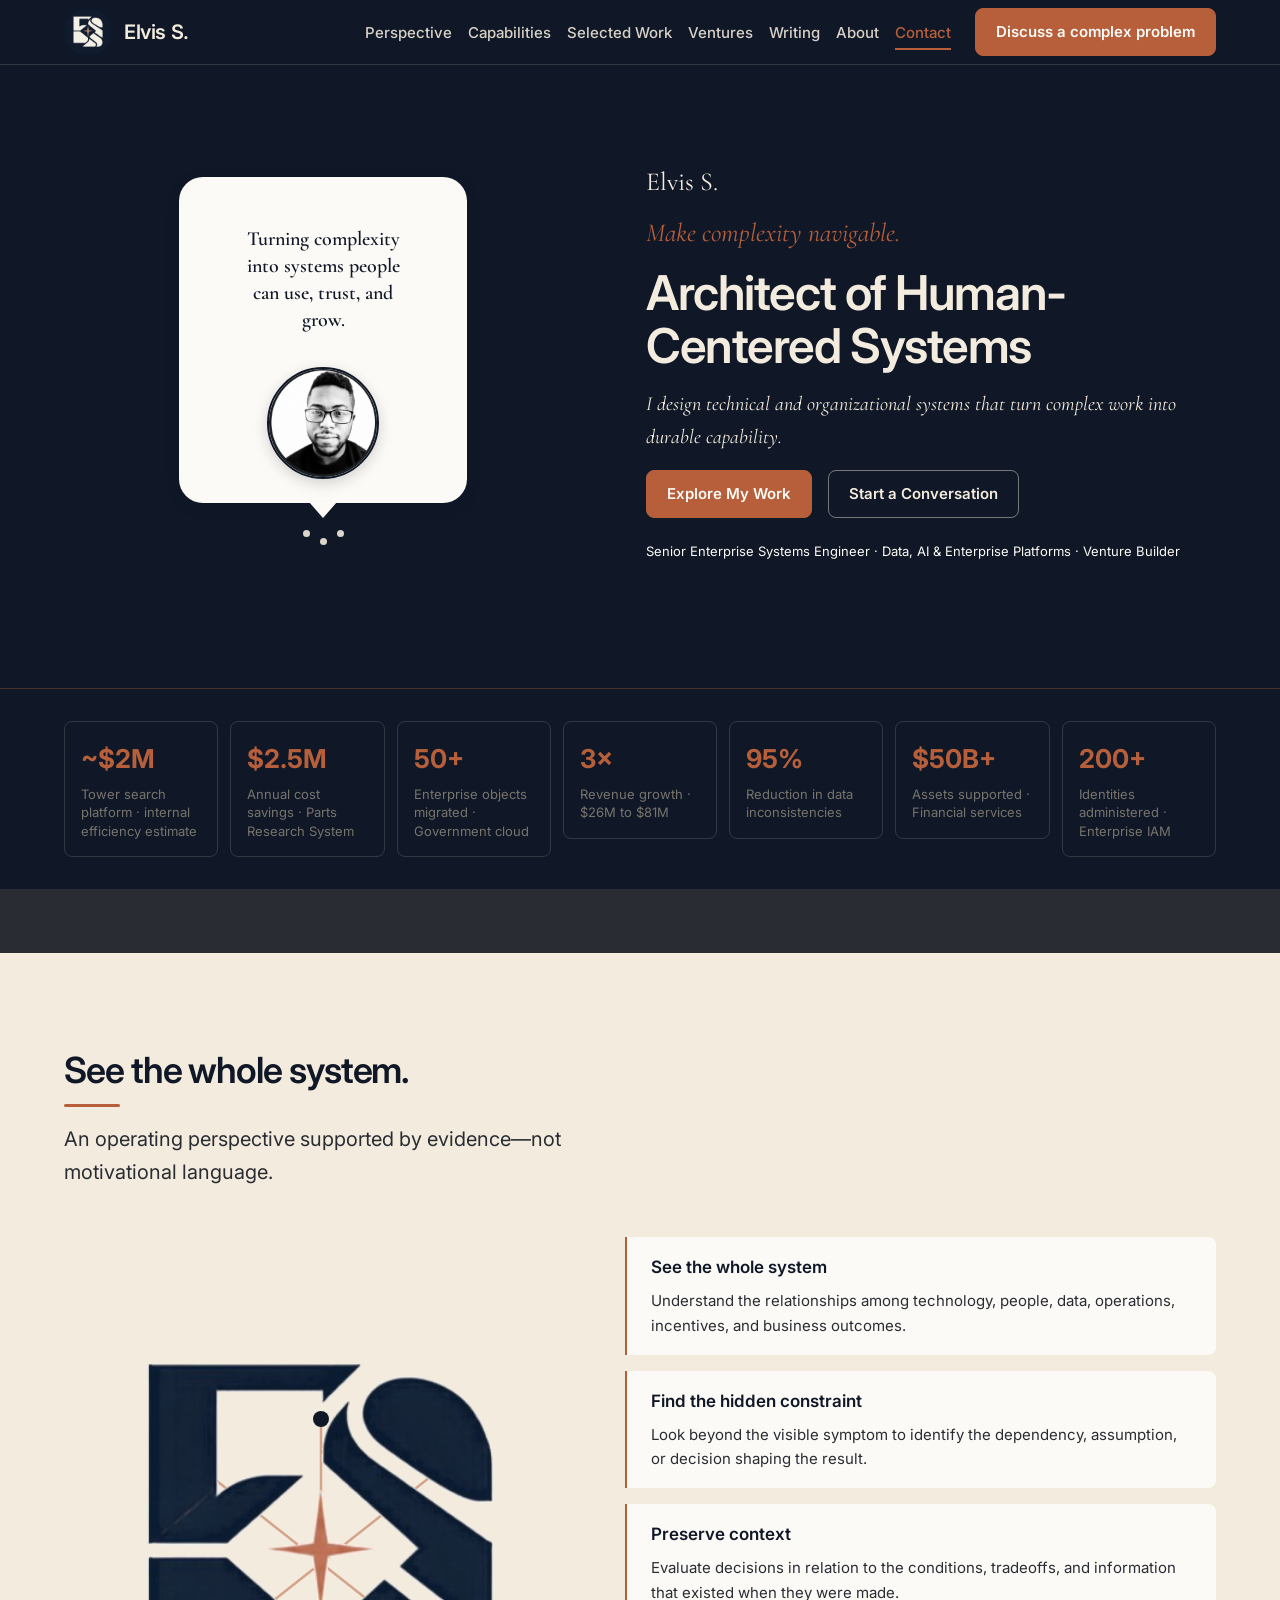
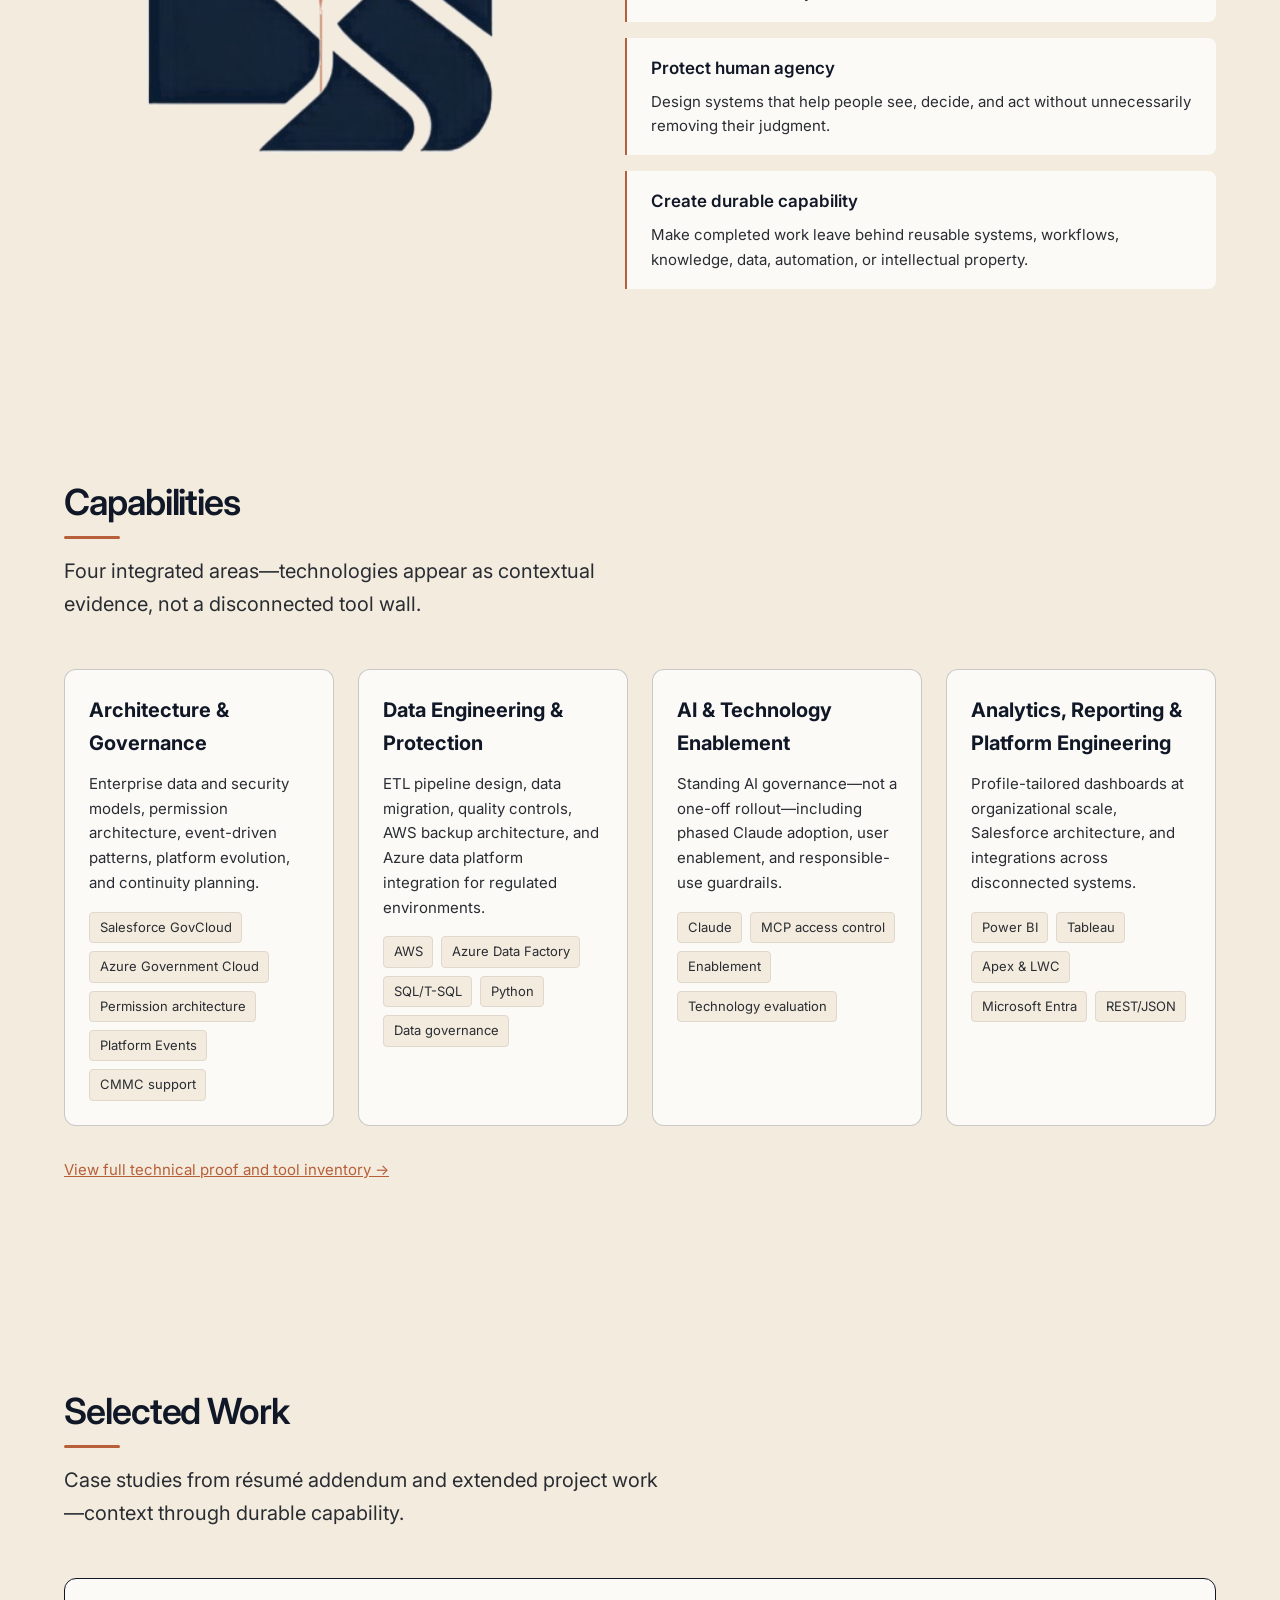
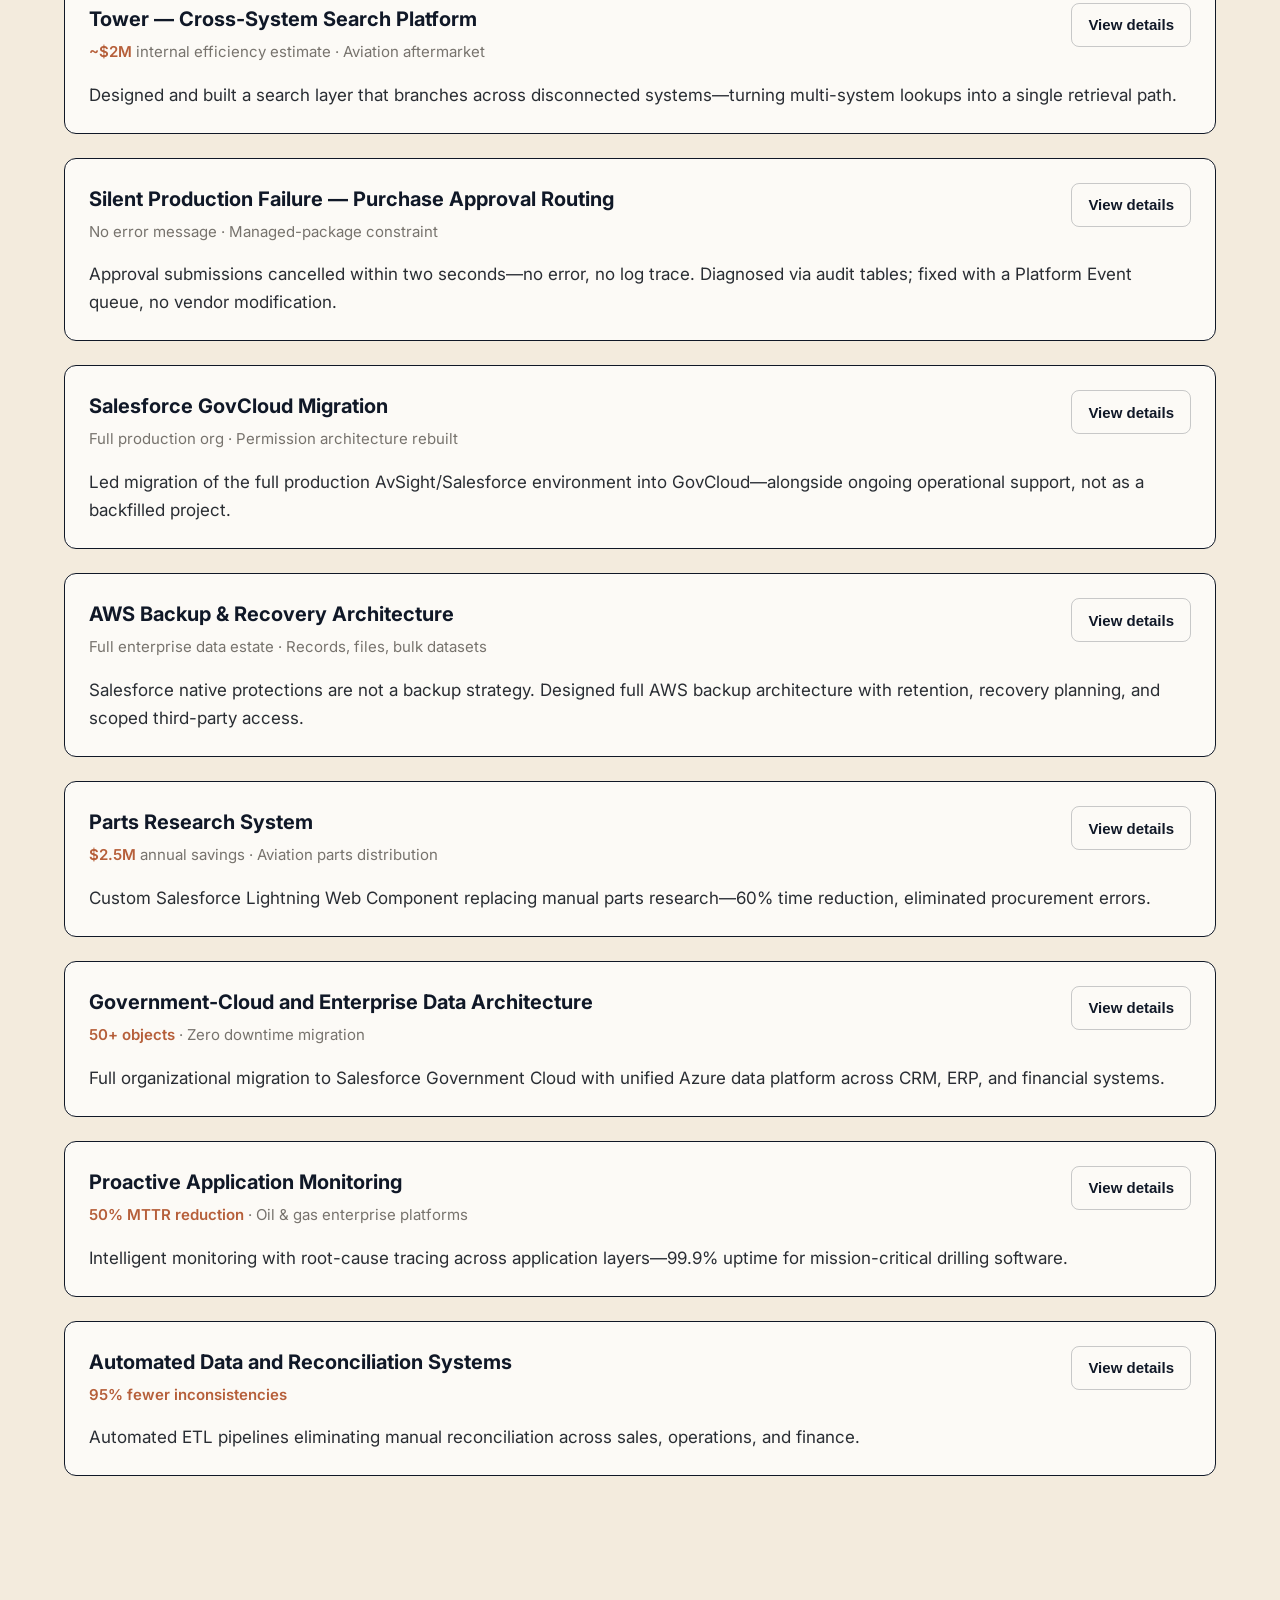
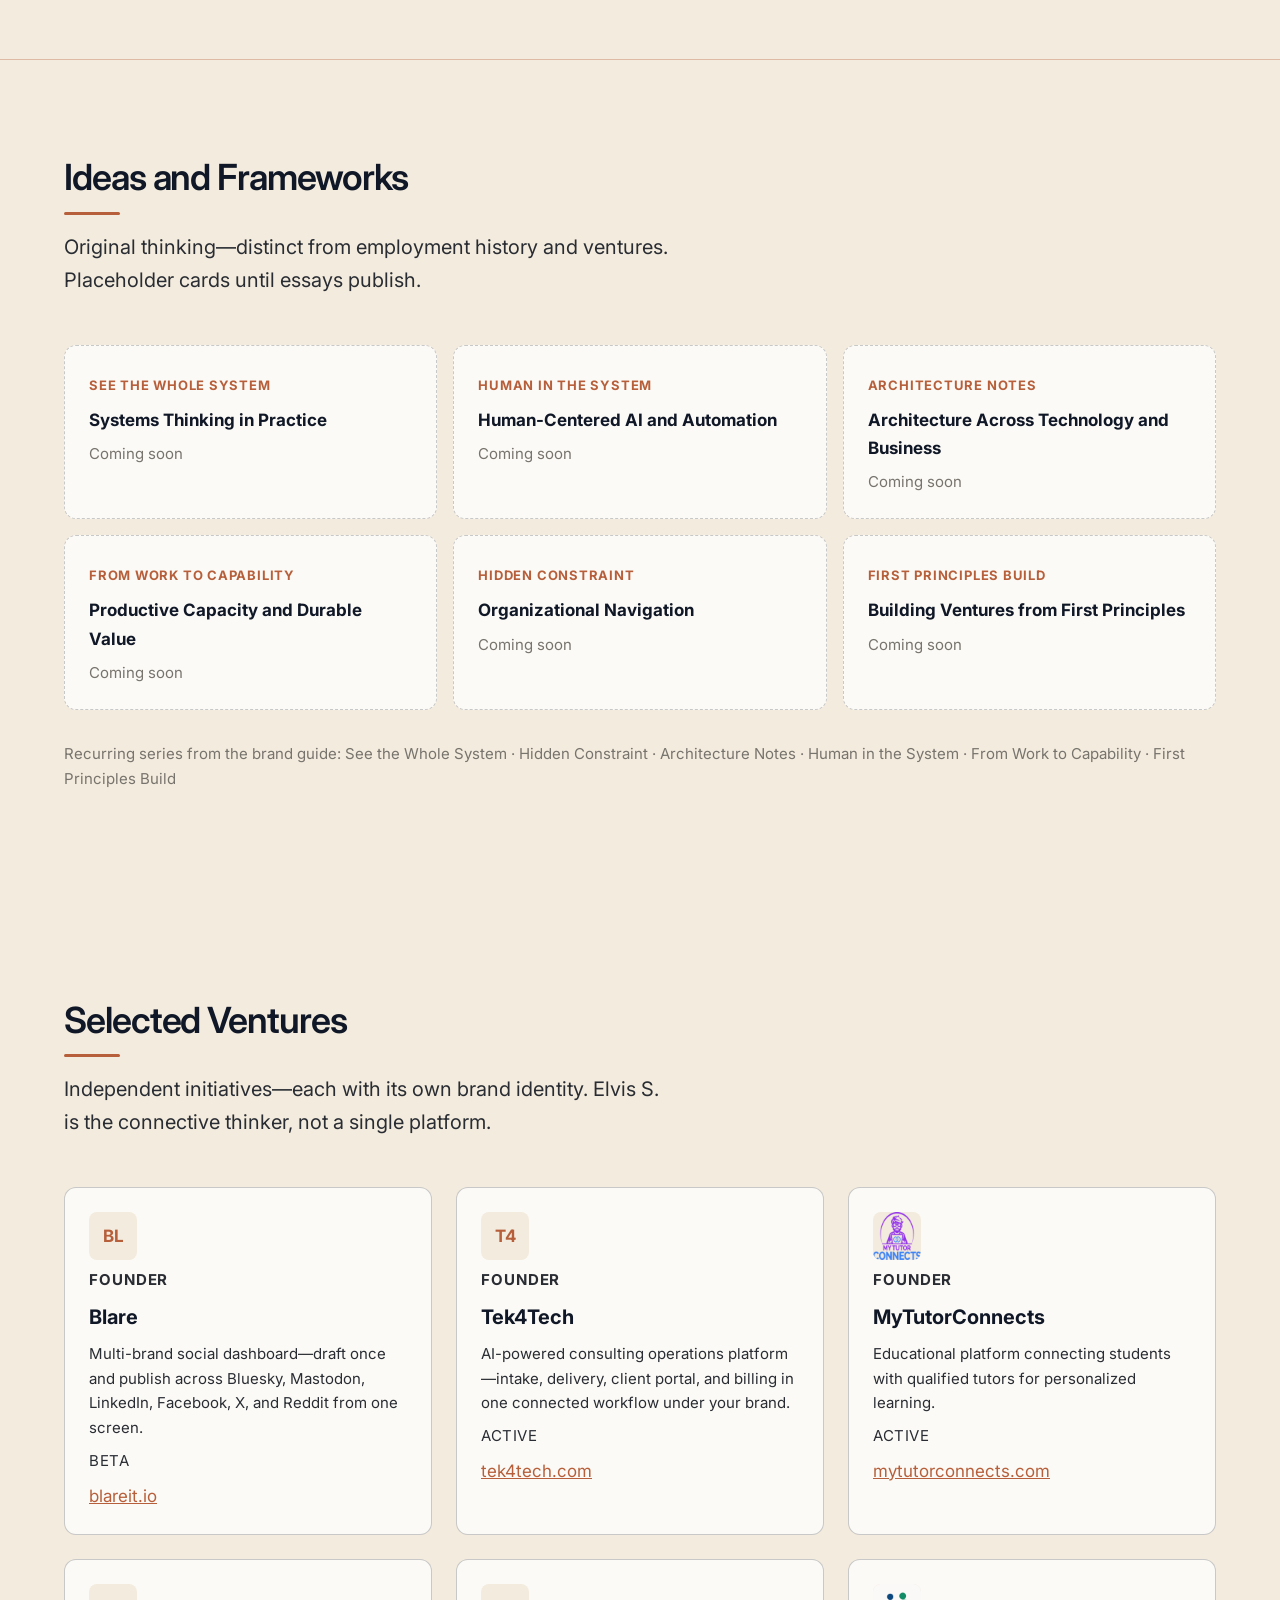
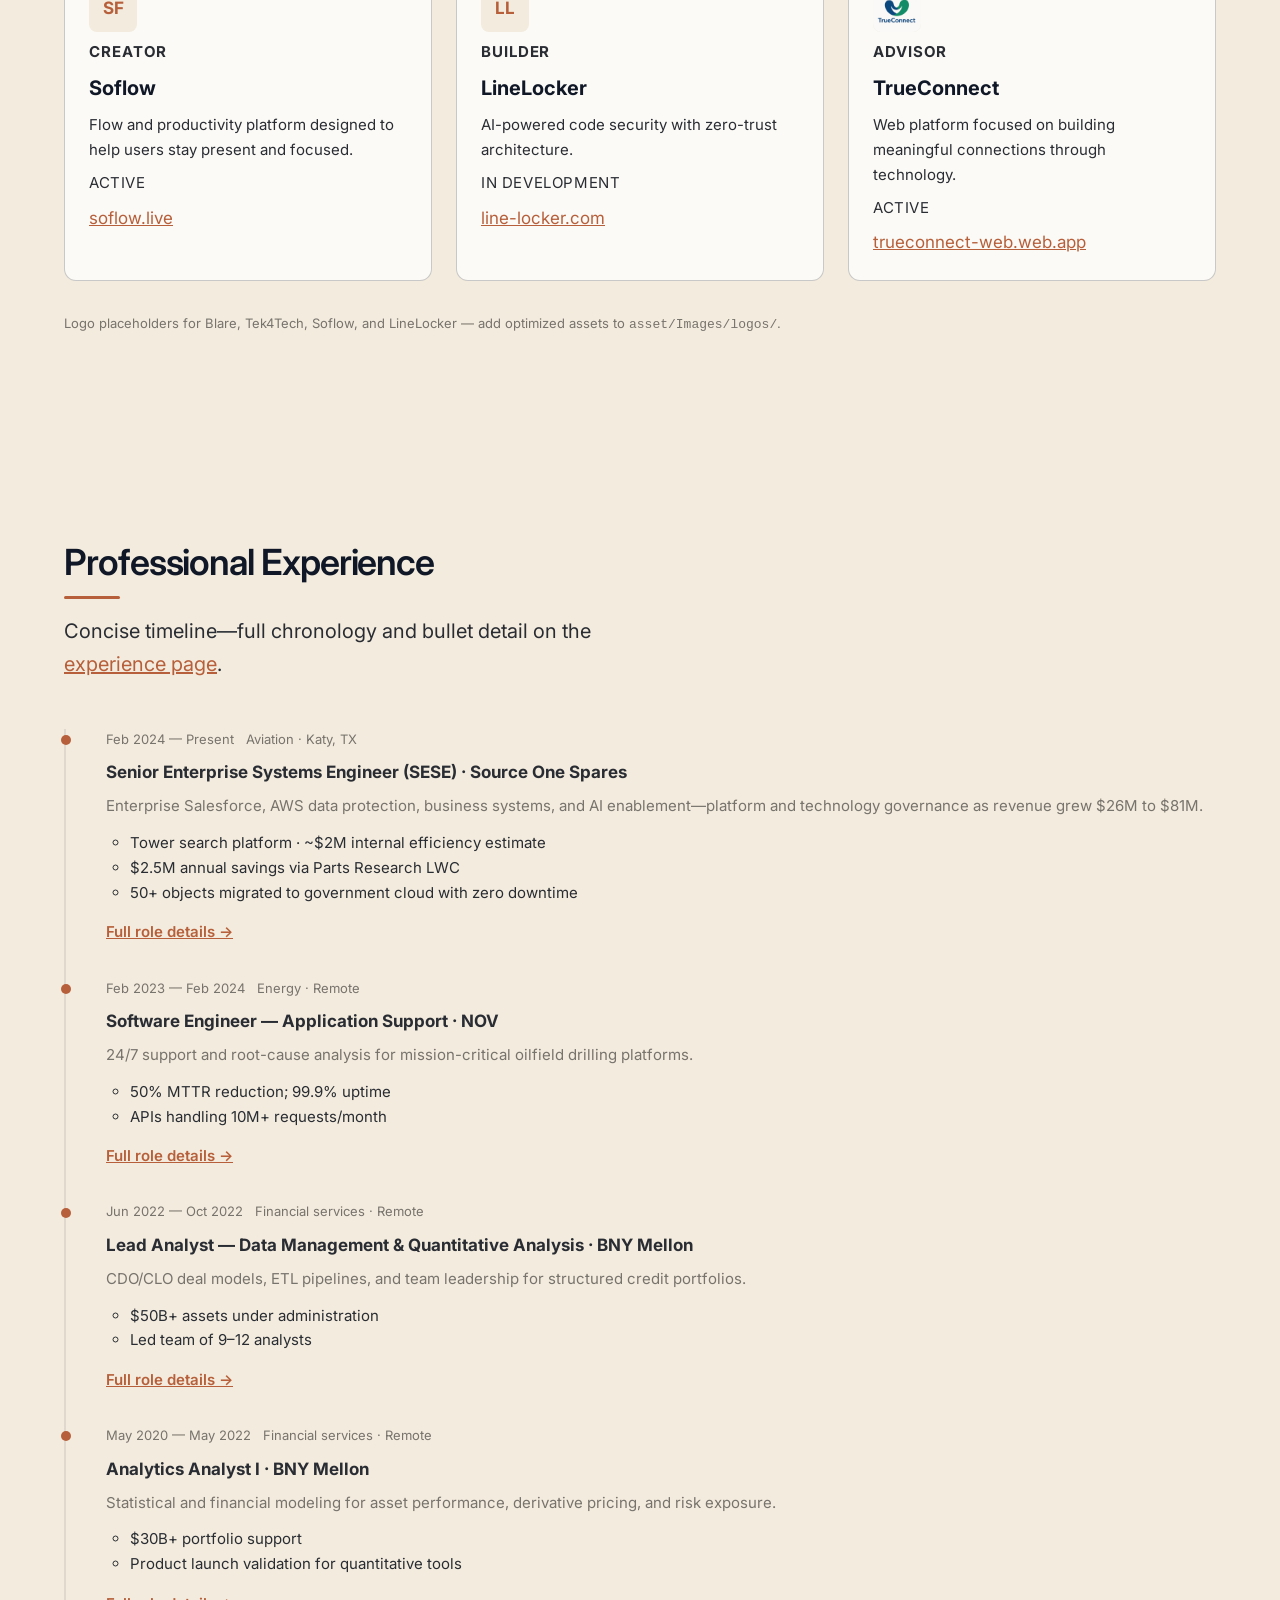
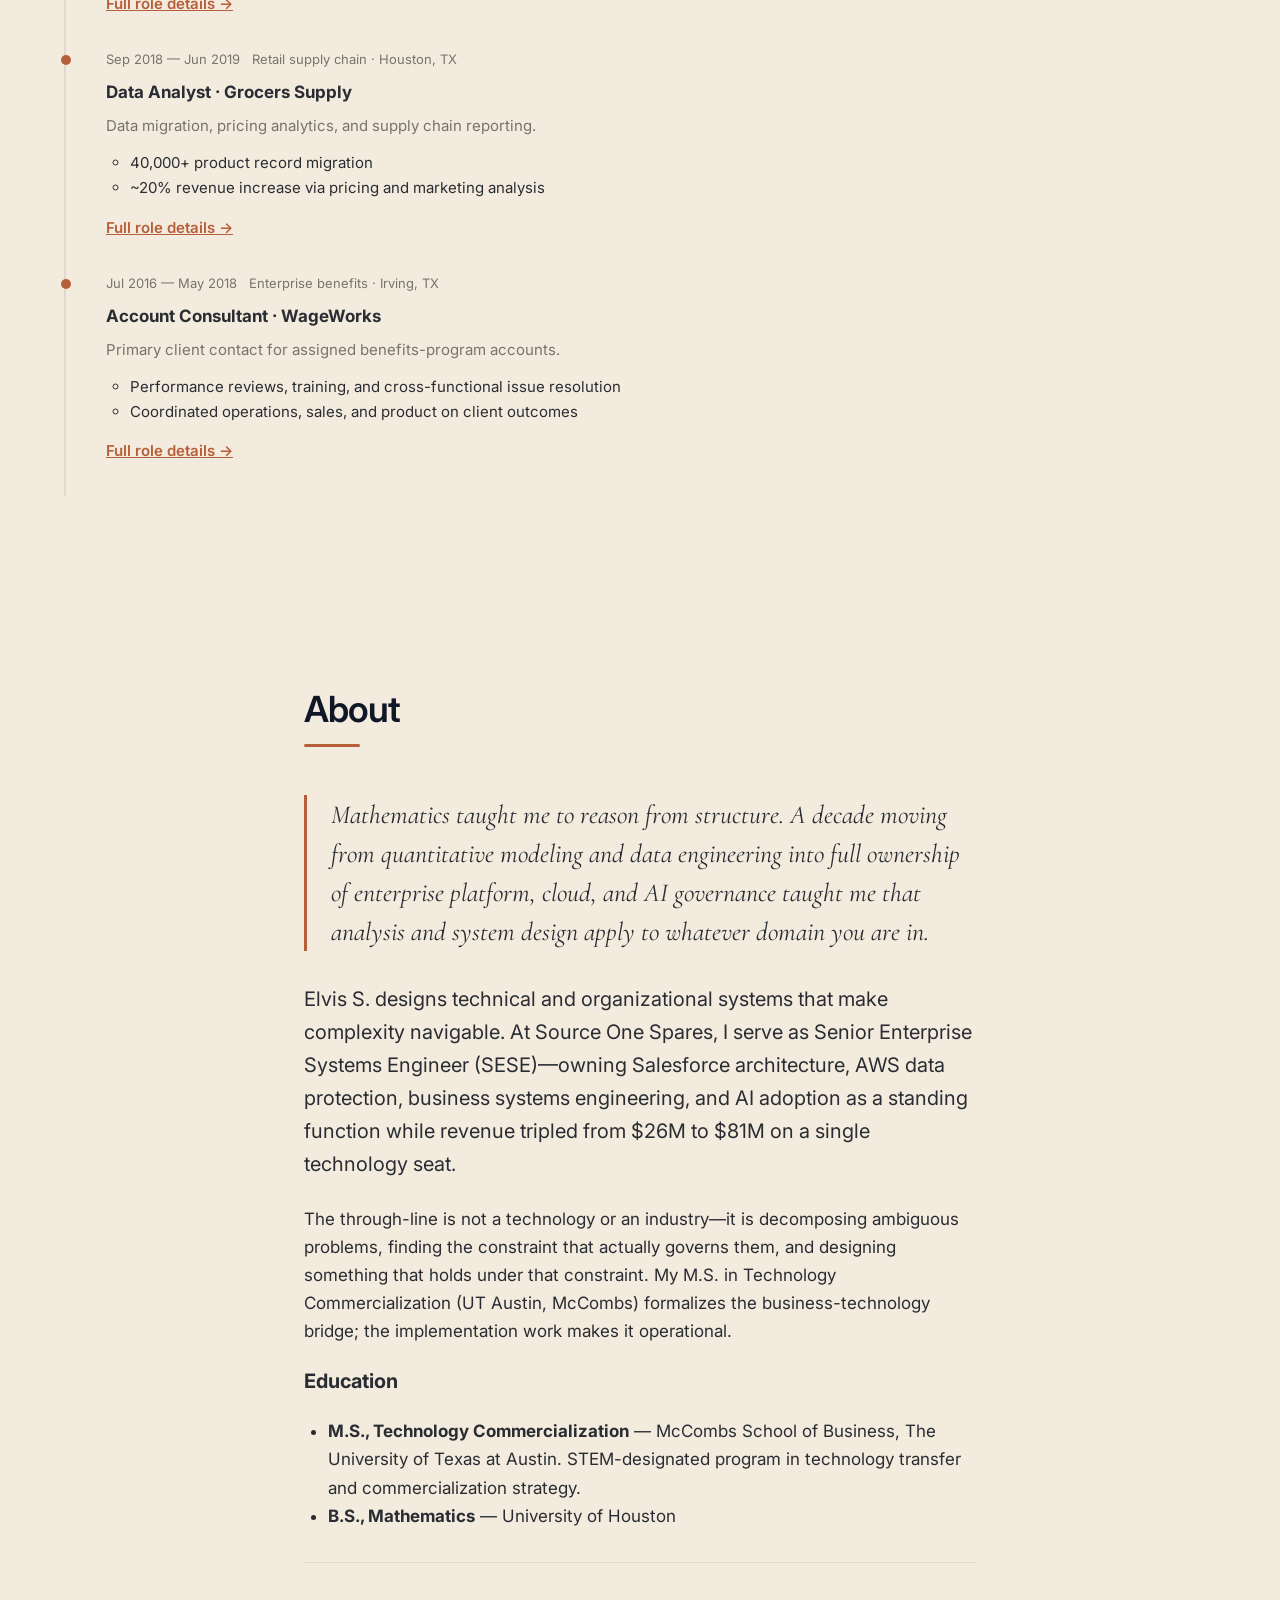
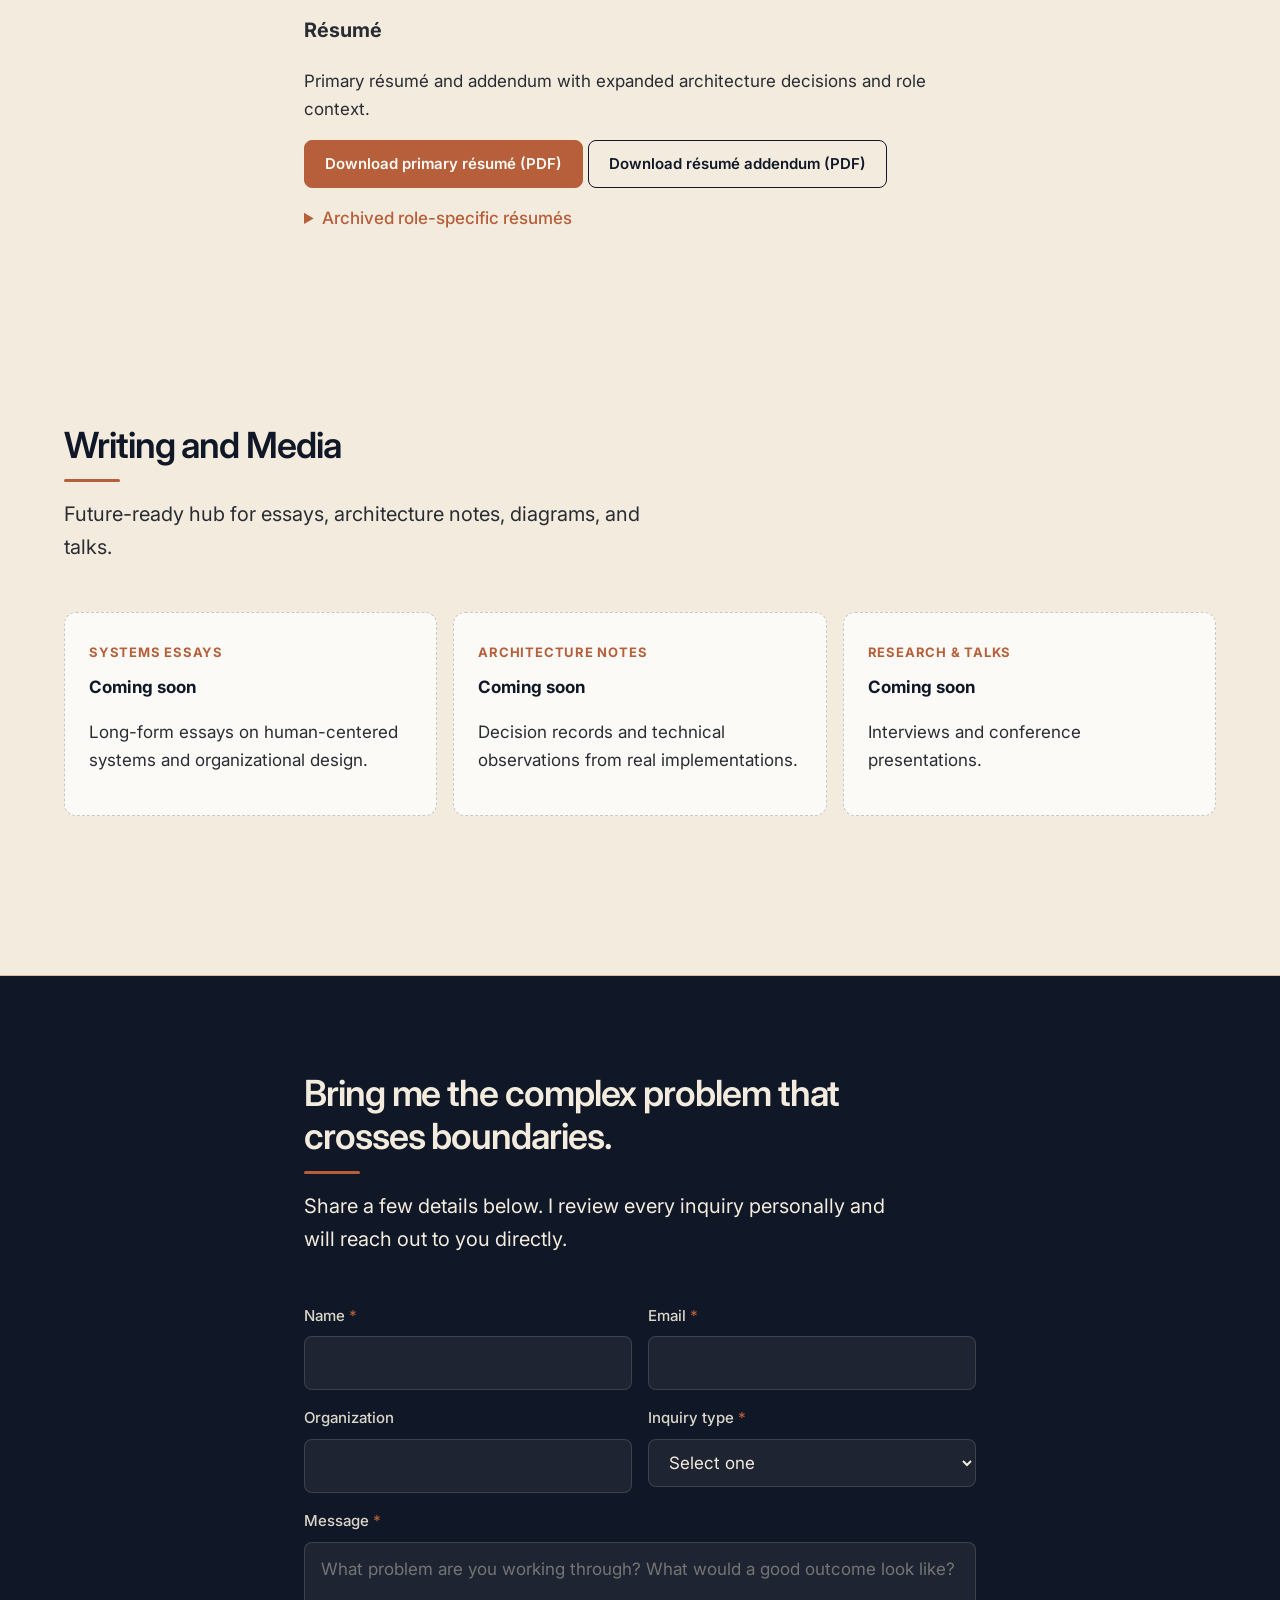
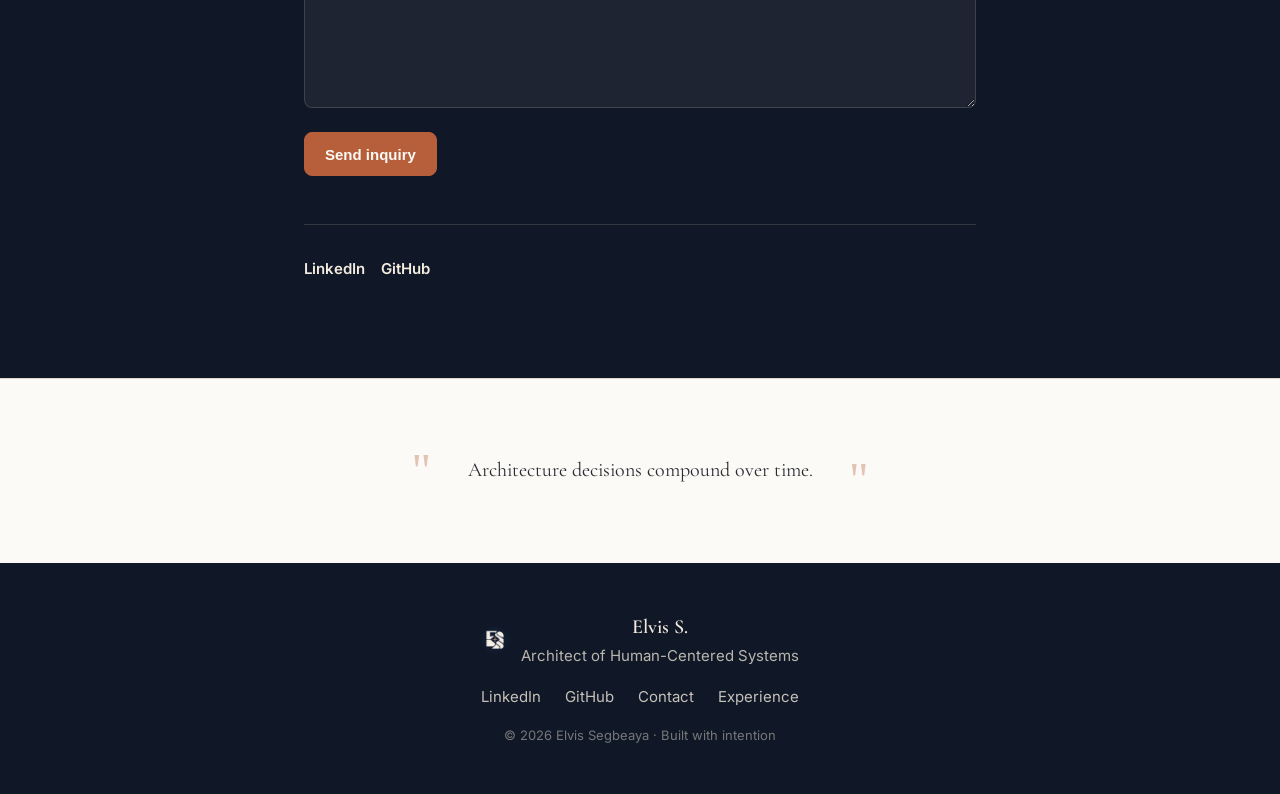
==== commit 21224fb4: "Rebrand site as Elvis S. authority platform with new design system and motion. Replace the CTO portf" ====
--- a/index.html
+++ b/index.html
@@ -3,1224 +3,735 @@
 <head>
   <meta charset="UTF-8">
   <meta name="viewport" content="width=device-width, initial-scale=1.0">
-  <meta name="description" content="Elvis Segbeaya - Founder & Solutions CTO building systems that scale from idea to enterprise. Cloud migrations, data architecture, and technical decisions with real business impact.">
-  <title>Elvis Segbeaya | Founder & Solutions CTO</title>
+  <meta name="description" content="Elvis S. — Principal Architect for data, AI, and enterprise platforms. Systems thinker designing Salesforce, AWS, and AI governance systems that turn complex work into durable capability.">
+  <meta name="author" content="Elvis Segbeaya">
+  <link rel="canonical" href="https://elviscarter.github.io/Elvis_ProfessionalPage/">
+  <title>Elvis S. | Architect of Human-Centered Systems</title>
+
+  <meta property="og:type" content="website">
+  <meta property="og:url" content="https://elviscarter.github.io/Elvis_ProfessionalPage/">
+  <meta property="og:title" content="Elvis S. | Architect of Human-Centered Systems">
+  <meta property="og:description" content="Elvis S. is a systems thinker, solutions architect, and venture builder designing technical and organizational systems that turn complex work into durable capability.">
+  <meta property="og:image" content="https://elviscarter.github.io/Elvis_ProfessionalPage/asset/Images/brand/logo-lockup-stacked.png">
+
+  <meta name="twitter:card" content="summary_large_image">
+  <meta name="twitter:title" content="Elvis S. | Architect of Human-Centered Systems">
+  <meta name="twitter:description" content="Turning complexity into systems people can use, trust, and grow.">
+  <meta name="twitter:image" content="https://elviscarter.github.io/Elvis_ProfessionalPage/asset/Images/brand/logo-lockup-stacked.png">
+
+  <link rel="icon" href="asset/Images/brand/logo-icon-app.png" type="image/png">
+  <link rel="apple-touch-icon" href="asset/Images/brand/logo-icon-app.png">
   <link rel="preconnect" href="https://fonts.googleapis.com">
   <link rel="preconnect" href="https://fonts.gstatic.com" crossorigin>
-  <link href="https://fonts.googleapis.com/css2?family=Inter:wght@300;400;500;600;700&display=swap" rel="stylesheet">
+  <link href="https://fonts.googleapis.com/css2?family=Cormorant+Garamond:ital,wght@0,400;0,600;1,400&family=Inter:wght@400;500;600;700&display=swap" rel="stylesheet">
   <link href="css/styles.css" rel="stylesheet">
+  <noscript>
+    <style>
+      .section-reveal, .reveal-stagger > *, .reveal-stagger > *.is-visible, .hero-enter { opacity: 1 !important; transform: none !important; }
+      .case-study-panel { max-height: none !important; opacity: 1 !important; margin-top: 1.5rem; padding-top: 1.5rem; border-top: 1px solid #e3ddd2; }
+      .pathway-line { stroke-dashoffset: 0 !important; }
+      .pathway-hub, .pathway-node, .diagram-node { opacity: 1 !important; }
+      .perspective-brand-mark { opacity: 1 !important; transform: none !important; }
+      .scroll-progress { display: none; }
+    </style>
+  </noscript>
+
+  <script type="application/ld+json">
+  {
+    "@context": "https://schema.org",
+    "@graph": [
+      {
+        "@type": "WebSite",
+        "@id": "https://elviscarter.github.io/Elvis_ProfessionalPage/#website",
+        "url": "https://elviscarter.github.io/Elvis_ProfessionalPage/",
+        "name": "Elvis S. — Architect of Human-Centered Systems",
+        "description": "Personal authority platform for systems thinking, architecture, and venture building.",
+        "author": { "@id": "https://elviscarter.github.io/Elvis_ProfessionalPage/#person" }
+      },
+      {
+        "@type": "Person",
+        "@id": "https://elviscarter.github.io/Elvis_ProfessionalPage/#person",
+        "name": "Elvis Segbeaya",
+        "alternateName": "Elvis S.",
+        "jobTitle": ["Architect of Human-Centered Systems", "Senior Enterprise Systems Engineer", "Principal Architect — Data, AI & Enterprise Platforms", "Venture Builder"],
+        "url": "https://elviscarter.github.io/Elvis_ProfessionalPage/",
+        "sameAs": ["https://www.linkedin.com/in/uniquely-elvis/", "https://github.com/ElvisCarter"],
+        "knowsAbout": ["Enterprise Data Architecture", "Salesforce Platform Architecture", "AI Governance", "Cloud Data Protection", "Technology Commercialization", "Systems Architecture"]
+      },
+      {
+        "@type": "ProfilePage",
+        "@id": "https://elviscarter.github.io/Elvis_ProfessionalPage/#profilepage",
+        "url": "https://elviscarter.github.io/Elvis_ProfessionalPage/",
+        "mainEntity": { "@id": "https://elviscarter.github.io/Elvis_ProfessionalPage/#person" }
+      }
+    ]
+  }
+  </script>
 </head>
 <body>
-  <!-- Enhanced header with better structure and professional styling -->
-  <header class="main-header">
-    <div class="header-container">
-      <h1 class="site-title">Elvis Segbeaya</h1>
-      <nav class="main-nav" aria-label="Main navigation">
+  <div class="scroll-progress" aria-hidden="true"><span class="scroll-progress-bar"></span></div>
+  <a class="skip-link" href="#main-content">Skip to content</a>
+
+  <header class="site-header" data-header>
+    <div class="container header-inner">
+      <a href="index.html#hero" class="brand-lockup brand-lockup-horizontal" aria-label="Elvis S. home">
+        <img src="asset/Images/brand/logo-icon-circle.png" alt="" class="brand-mark-img" width="48" height="48" decoding="async">
+        <span class="brand-name">Elvis S.</span>
+      </a>
+
+      <button type="button" class="nav-toggle" aria-expanded="false" aria-controls="site-nav" aria-label="Open menu">
+        <span class="nav-toggle-bar"></span>
+        <span class="nav-toggle-bar"></span>
+        <span class="nav-toggle-bar"></span>
+      </button>
+
+      <nav id="site-nav" class="site-nav" aria-label="Main navigation">
         <ul class="nav-list">
-          <li><a href="#about" class="nav-link">About</a></li>
-          <li><a href="#experience" class="nav-link">Experience</a></li>
-          <li><a href="#education" class="nav-link">Education</a></li>
-          <li><a href="#skills" class="nav-link">Skills</a></li>
-          <li><a href="#projects" class="nav-link">Projects</a></li>
-          <li><a href="#companies" class="nav-link">Companies</a></li>
+          <li><a href="index.html#perspective">Perspective</a></li>
+          <li><a href="index.html#capabilities">Capabilities</a></li>
+          <li><a href="index.html#selected-work">Selected Work</a></li>
+          <li><a href="index.html#ventures">Ventures</a></li>
+          <li><a href="index.html#writing">Writing</a></li>
+          <li><a href="index.html#about">About</a></li>
+          <li><a href="index.html#contact">Contact</a></li>
         </ul>
+        <a href="index.html#contact" class="btn btn-primary btn-nav" data-track="cta_nav" data-track-label="discuss_complex_problem">Discuss a complex problem</a>
       </nav>
     </div>
   </header>
 
-  <!-- Hero section: Calm, confident, instantly credible -->
-  <section class="hero-section" id="hero">
-    <div class="hero-content">
-      <div class="hero-profile">
-        <div class="thought-bubble-container">
-          <div class="thought-bubble-content">
-            <p class="thought-bubble-text">"Be who you are and say what you feel, because those who mind don't matter, and those who matter don't mind."</p>
-            <p class="thought-bubble-author">— Bernard M. Baruch</p>
-          </div>
-          <img src="asset/Images/profilePic_linke.png" alt="Elvis Segbeaya" class="profile-image">
-        </div>
-      </div>
-      <div class="hero-text">
-        <p class="hero-tagline">Founder & Solutions CTO</p>
-        <h2 class="hero-headline">I build systems that work at scale</h2>
-        <p class="hero-positioning">From MVP to enterprise scale. Technical architecture, product thinking, product-market fit.</p>
-        <p class="hero-description">Hands-on technical leader. I design, code, and scale cloud platforms and data architectures.</p>
-      </div>
-    </div>
-  </section>
-
-
-
-  <!-- About section: Founder mindset - product thinking, market fit, operational realism -->
-  <section id="about" class="section content-section">
-    <div class="section-container">
-      <h2 class="section-title">About</h2>
-      <div class="about-content">
-        <p class="lead-text">I architect and build systems that scale. Full lifecycle—from early technical decisions through migration, product-market fit, and enterprise scale.</p>
-
-        <p>Led full organizational migrations to Azure Government Cloud, architected centralized data platforms, and built custom solutions that deliver measurable value—including a Salesforce component that generated $2.5M in annual cost savings.</p>
-
-        <p>Architecture decisions compound over time. I design systems with scale, sustainability, and operational reality in mind.</p>
-
-        <div class="expertise-grid">
-          <div class="expertise-item">
-            <h3 class="expertise-title">Technical Execution</h3>
-            <p>Write code, design APIs, build infrastructure. Python, JavaScript, cloud-native architectures. CI/CD pipelines, container orchestration, automation workflows. Code is a means to an end—systems that solve problems and scale.</p>
-          </div>
-
-          <div class="expertise-item">
-            <h3 class="expertise-title">Systems Architecture</h3>
-            <p>Design systems that work at scale. Cloud migrations, data platforms, microservices, infrastructure-as-code. Built fault-tolerant architectures using Terraform, Docker, and Kubernetes. Architecture decisions consider technical requirements, operational complexity, cost, and maintainability.</p>
-          </div>
-        </div>
-
-        <p>Stay current with technology, but focus on how systems work in production—where they break, how they scale, what decisions compound over time. Real product-market fit over vanity metrics.</p>
-
-        <p class="cta-text">Building something that needs to scale, or migrating systems that need to work reliably? I work with founders, CTOs, and technical leaders who understand that architecture decisions have long-term consequences.</p>
-
-        <!-- Engagements & Roles: Integrated into About section -->
-        <div class="engagements-wrapper">
-          <p class="engagements-intro">I partner with teams at critical stages of growth—where technical decisions, market fit, and execution quality matter most.</p>
-          
-          <div class="engagements-grid">
-            <article class="engagement-card engagement-primary">
-              <div class="engagement-header">
-                <h3 class="engagement-title">Founder & Solutions CTO</h3>
-                <span class="engagement-badge">Primary</span>
+  <main id="main-content">
+
+    <!-- HERO -->
+    <section class="hero" id="hero" aria-labelledby="hero-title">
+      <div class="hero-grid container">
+        <div class="hero-visual">
+          <svg class="hero-pathways" viewBox="0 0 300 300" fill="none" aria-hidden="true" focusable="false">
+            <circle class="pathway-hub" cx="150" cy="158" r="5"/>
+            <path class="pathway-line" pathLength="1" d="M150 158 L72 88"/>
+            <path class="pathway-line" pathLength="1" d="M150 158 L228 88"/>
+            <path class="pathway-line" pathLength="1" d="M150 158 L52 168"/>
+            <path class="pathway-line" pathLength="1" d="M150 158 L248 168"/>
+            <path class="pathway-line" pathLength="1" d="M150 158 L150 248"/>
+            <path class="pathway-line" pathLength="1" d="M150 158 L92 238"/>
+            <path class="pathway-line" pathLength="1" d="M150 158 L208 238"/>
+            <circle class="pathway-node" cx="72" cy="88" r="3"/>
+            <circle class="pathway-node" cx="228" cy="88" r="3"/>
+            <circle class="pathway-node" cx="52" cy="168" r="3"/>
+            <circle class="pathway-node" cx="248" cy="168" r="3"/>
+            <circle class="pathway-node" cx="150" cy="248" r="3"/>
+            <circle class="pathway-node" cx="92" cy="238" r="3"/>
+            <circle class="pathway-node" cx="208" cy="238" r="3"/>
+          </svg>
+          <div class="profile-animation hero-enter" data-enter="1" id="profile-animation">
+            <div class="thought-bubble-stack">
+              <div class="thought-bubble-container">
+                <blockquote class="thought-bubble-content">
+                  <p class="thought-principle">Turning complexity into systems people can use, trust, and grow.</p>
+                </blockquote>
+                <img src="asset/Images/profilePic_linke.png" alt="Portrait of Elvis Segbeaya" class="profile-image" width="128" height="128" loading="eager" decoding="async">
               </div>
-              <p class="engagement-description">End-to-end technical leadership from early architecture through product-market fit and scale.</p>
-            </article>
-
-            <article class="engagement-card">
-              <div class="engagement-header">
-                <h3 class="engagement-title">Principal Solutions Architect</h3>
-                <span class="engagement-badge">Secondary</span>
-              </div>
-              <p class="engagement-description">System design, integrations, and enterprise-grade architecture for complex environments.</p>
-            </article>
-
-            <article class="engagement-card">
-              <div class="engagement-header">
-                <h3 class="engagement-title">Engineering Leadership</h3>
-              </div>
-              <p class="engagement-description">Team structure, delivery execution, and technical direction for scaling organizations.</p>
-            </article>
-
-            <article class="engagement-card">
-              <div class="engagement-header">
-                <h3 class="engagement-title">Fractional / Advisory CTO</h3>
-              </div>
-              <p class="engagement-description">Strategic guidance for companies navigating growth, platform transitions, or architecture inflection points.</p>
-            </article>
-          </div>
-        </div>
-      </div>
-    </div>
-  </section>
-
-
-  <!-- Education section: Enhanced layout and professional presentation -->
-  <section id="education" class="section content-section">
-    <div class="section-container">
-      <h2 class="section-title">Education</h2>
-      <div class="education-content">
-        <div class="education-item">
-          <h3 class="degree-title">Master of Science in Technology Commercialization</h3>
-          <p class="degree-institution">University of Texas at Austin, TX</p>
-          <p class="degree-note">Understanding how technology becomes products, how products find market fit, and how businesses scale.</p>
-          <div class="degree-skills">
-            <h4 class="skills-heading">Key Competencies Developed:</h4>
-            <ul class="degree-skills-list">
-              <li>Technology evaluation and market feasibility analysis</li>
-              <li>Intellectual property protection and patent strategy</li>
-              <li>Market research and competitive analysis</li>
-              <li>Business model development and validation</li>
-              <li>Licensing negotiations and agreement structuring</li>
-              <li>Product-market fit assessment</li>
-              <li>Financial modeling and valuation of technologies</li>
-              <li>Strategic planning for technology commercialization</li>
-              <li>Stakeholder management and partnership development</li>
-              <li>Go-to-market strategy and product launch planning</li>
-            </ul>
-          </div>
-        </div>
-        <div class="education-item">
-          <h3 class="degree-title">Bachelor of Science in Mathematics and Computer Science</h3>
-          <p class="degree-institution">University of Houston, Houston, TX</p>
-          <p class="degree-note">Double major combining mathematical theory with computational methods and programming.</p>
-          <div class="degree-skills">
-            <h4 class="skills-heading">Key Competencies Developed:</h4>
-            <ul class="degree-skills-list">
-              <li>Advanced mathematical analysis and problem-solving</li>
-              <li>Algorithm design and complexity analysis</li>
-              <li>Data structures and computational efficiency</li>
-              <li>Discrete mathematics and logic</li>
-              <li>Statistical analysis and probability theory</li>
-              <li>Linear algebra and numerical methods</li>
-              <li>Programming languages and software development</li>
-              <li>Mathematical modeling and optimization</li>
-              <li>Abstract reasoning and proof techniques</li>
-              <li>Computational thinking and algorithmic problem-solving</li>
-            </ul>
-          </div>
-        </div>
-
-        <div class="resume-section">
-          <h3 class="resume-title">Resume</h3>
-          <ul class="resume-list">
-            <li><a href="asset/Resumes/Elvis_Segbeaya_Principal_Solutions_Architect_Resume_v2.docx" class="resume-link resume-primary" target="_blank" rel="noopener noreferrer">Principal Solutions Architect Resume</a></li>
-            <li><a href="asset/Resumes/ELVIS_SEGBEAYA_3.3.23.pdf" class="resume-link" target="_blank" rel="noopener noreferrer">Software Engineering Resume</a></li>
-            <li><a href="asset/Resumes/Elvis_Data_Analyst_Resume_22.pdf" class="resume-link" target="_blank" rel="noopener noreferrer">Data Analyst Resume</a></li>
-          </ul>
-        </div>
-      </div>
-    </div>
-  </section>
-
-  <!-- Experience section: Product decisions, scale, and operational consequences -->
-  <section id="experience" class="section content-section">
-    <div class="section-container">
-      <h2 class="section-title">Experience</h2>
-      <p class="section-intro">Technical leadership roles where architecture decisions had business consequences. Systems built, teams led, problems solved at scale.</p>
-      <div class="experience-timeline">
-        <article class="job-card featured-job">
-          <div class="job-header">
-            <div class="job-header-content">
-              <h3 class="job-title">Solutions Data Architect</h3>
-              <div class="job-meta">
-                <span class="job-company">Source One Spares</span>
-                <span class="job-period">February 2024 — Present</span>
-                <span class="job-location">Houston, TX • Hybrid/Remote</span>
+              <span class="thought-bubble-tail" aria-hidden="true"></span>
+              <div class="thought-bubble-dots" aria-hidden="true">
+                <span class="thought-dot"></span>
+                <span class="thought-dot thought-dot-center"></span>
+                <span class="thought-dot"></span>
               </div>
             </div>
-            <button class="job-toggle" aria-label="Expand job details" aria-expanded="false">
-              <svg class="job-toggle-icon" width="20" height="20" viewBox="0 0 24 24" fill="none" stroke="currentColor" stroke-width="2">
-                <path d="M6 9l6 6 6-6"/>
-              </svg>
-            </button>
-          </div>
-          <div class="job-content">
-            <ul class="job-achievements">
-            <li>Led full <strong>organizational migration to Salesforce Government Cloud</strong> for aviation parts distribution operations. Architected zero-downtime migration strategy balancing technical complexity, government compliance (FedRAMP, ITAR), and business continuity. Migrated 50+ Salesforce objects, Accounting Seed financial data, and AvSight ERP integrations with zero data loss and zero business disruption.</li>
-            <li>Architected centralized Azure data platform integrating Salesforce Government Cloud CRM, Accounting Seed, and AvSight ERP. Decision: unified data model over siloed systems. Result: real-time cross-functional reporting, eliminated data reconciliation delays, enabled data-driven inventory and pricing decisions.</li>
-            <li>Built <strong>custom Salesforce Lightning Web Component</strong> for aviation parts research and procurement workflow. Decision: custom solution over off-the-shelf tools to match complex parts catalog and procurement processes. Outcome: <strong>$2.5M annual cost savings</strong> through 60% reduction in parts research time, eliminated procurement errors, and improved parts availability accuracy.</li>
-            <li>Developed automated ETL pipelines (Azure Data Factory, Python) replacing manual data entry and reconciliation across three enterprise systems. Decision: automate data flows to eliminate human error and enable real-time operations. Impact: 95% reduction in data inconsistencies, real-time inventory visibility, and automated financial reconciliation.</li>
-            <li>Manage identity and access management (IAM) across Azure Active Directory and Google Workspace for 200+ users. Decision: centralized identity management for security and operational efficiency. Result: streamlined user onboarding, improved security posture, and enabled single sign-on (SSO) capabilities.</li>
-            <li>Handle technology offboarding processes across Salesforce, Azure AD, Google Workspace, and integrated systems. Decision: systematic offboarding procedures to protect company data and maintain security. Impact: zero security incidents from departed employees and maintained data integrity.</li>
-            <li>Serve as <strong>Salesforce System Administrator</strong> for Salesforce Government Cloud—managing user profiles, permission sets, security settings, custom objects, workflows, and integrations. Decision: hands-on system administration to maintain platform reliability and enable business operations. Result: 99.9% Salesforce uptime, rapid issue resolution, and optimized platform configuration.</li>
-            <li>Implemented cloud security, governance, and access controls aligned with Salesforce Government Cloud and Azure AD standards (FedRAMP High, ITAR compliance). Decision: security-by-design architecture rather than retrofitting compliance. Result: passed security audits, maintained government contractor eligibility, protected sensitive aviation parts data, established scalable security framework.</li>
-            <li>Optimized Azure infrastructure and Salesforce Government Cloud configuration for scalability, performance, and cost efficiency. Decision: right-size resources and optimize platform settings for variable workloads. Impact: 40% infrastructure cost reduction and improved system performance during peak operations.</li>
-            <li>Led technical teams (developers, data engineers, DevOps) and established engineering best practices (code reviews, CI/CD, documentation standards, testing frameworks). Decision: invest in team capability and system maintainability. Result: improved code quality, faster feature delivery, and reduced technical debt.</li>
+          </div>
+        </div>
+        <div class="hero-copy">
+          <p class="hero-eyebrow hero-enter" data-enter="2">Elvis S.</p>
+          <p class="hero-north-star editorial hero-enter" data-enter="3">Make complexity navigable.</p>
+          <h1 id="hero-title" class="hero-title hero-enter" data-enter="4">Architect of Human-Centered Systems</h1>
+          <p class="hero-lead editorial hero-enter" data-enter="5">I design technical and organizational systems that turn complex work into durable capability.</p>
+          <div class="hero-actions hero-enter" data-enter="6">
+            <a href="#selected-work" class="btn btn-primary" data-track="cta_hero" data-track-label="explore_work">Explore My Work</a>
+            <a href="#contact" class="btn btn-secondary" data-track="cta_hero" data-track-label="start_conversation">Start a Conversation</a>
+          </div>
+          <p class="hero-supporting hero-enter" data-enter="7">Senior Enterprise Systems Engineer · Data, AI &amp; Enterprise Platforms · Venture Builder</p>
+        </div>
+      </div>
+    </section>
+
+    <div class="section-bridge section-bridge--navy-graphite" aria-hidden="true"></div>
+
+    <!-- PROOF STRIP -->
+    <section class="proof-strip section-reveal" id="proof" aria-label="Documented outcomes">
+      <div class="container">
+        <ul class="proof-list reveal-stagger">
+          <li><a href="#case-tower" class="proof-item"><span class="proof-value">~$2M</span><span class="proof-desc">Tower search platform · internal efficiency estimate</span></a></li>
+          <li><a href="#case-parts-research" class="proof-item"><span class="proof-value">$2.5M</span><span class="proof-desc">Annual cost savings · Parts Research System</span></a></li>
+          <li><a href="#case-cloud-migration" class="proof-item"><span class="proof-value">50+</span><span class="proof-desc">Enterprise objects migrated · Government cloud</span></a></li>
+          <li><a href="#experience" class="proof-item"><span class="proof-value">3×</span><span class="proof-desc">Revenue growth · $26M to $81M</span></a></li>
+          <li><a href="#case-etl" class="proof-item"><span class="proof-value">95%</span><span class="proof-desc">Reduction in data inconsistencies</span></a></li>
+          <li><a href="#experience" class="proof-item"><span class="proof-value">$50B+</span><span class="proof-desc">Assets supported · Financial services</span></a></li>
+          <li><a href="#case-cloud-migration" class="proof-item"><span class="proof-value">200+</span><span class="proof-desc">Identities administered · Enterprise IAM</span></a></li>
+        </ul>
+      </div>
+    </section>
+
+    <div class="section-bridge section-bridge--graphite-ivory" aria-hidden="true"></div>
+
+    <!-- PERSPECTIVE -->
+    <section class="section section-light section-reveal" id="perspective" aria-labelledby="perspective-title">
+      <div class="container">
+        <header class="section-header">
+          <h2 id="perspective-title" class="section-title">See the whole system.</h2>
+          <p class="section-lead">An operating perspective supported by evidence—not motivational language.</p>
+        </header>
+        <div class="perspective-model reveal-stagger">
+          <div class="perspective-mark-wrap" aria-hidden="true">
+            <svg class="perspective-diagram diagram-draw" viewBox="0 0 240 240" fill="none" aria-hidden="true" focusable="false">
+              <path class="diagram-line" pathLength="1" d="M120 120 V48"/>
+              <path class="diagram-line" pathLength="1" d="M120 120 L186 68"/>
+              <path class="diagram-line" pathLength="1" d="M120 120 L186 172"/>
+              <path class="diagram-line" pathLength="1" d="M120 120 V192"/>
+              <path class="diagram-line" pathLength="1" d="M120 120 L54 172"/>
+              <path class="diagram-line" pathLength="1" d="M120 120 L54 68"/>
+              <circle class="diagram-node" cx="120" cy="48" r="4"/>
+              <circle class="diagram-node" cx="186" cy="68" r="4"/>
+              <circle class="diagram-node" cx="186" cy="172" r="4"/>
+              <circle class="diagram-node" cx="120" cy="192" r="4"/>
+              <circle class="diagram-node" cx="54" cy="172" r="4"/>
+              <circle class="diagram-node" cx="54" cy="68" r="4"/>
+            </svg>
+            <img src="asset/Images/brand/logo-mark-transparent.png" alt="" class="perspective-brand-mark" width="300" height="300" loading="lazy" decoding="async">
+          </div>
+          <ol class="perspective-principles">
+            <li class="principle-card" data-principle="1">
+              <h3>See the whole system</h3>
+              <p>Understand the relationships among technology, people, data, operations, incentives, and business outcomes.</p>
+            </li>
+            <li class="principle-card" data-principle="2">
+              <h3>Find the hidden constraint</h3>
+              <p>Look beyond the visible symptom to identify the dependency, assumption, or decision shaping the result.</p>
+            </li>
+            <li class="principle-card" data-principle="3">
+              <h3>Preserve context</h3>
+              <p>Evaluate decisions in relation to the conditions, tradeoffs, and information that existed when they were made.</p>
+            </li>
+            <li class="principle-card" data-principle="4">
+              <h3>Protect human agency</h3>
+              <p>Design systems that help people see, decide, and act without unnecessarily removing their judgment.</p>
+            </li>
+            <li class="principle-card" data-principle="5">
+              <h3>Create durable capability</h3>
+              <p>Make completed work leave behind reusable systems, workflows, knowledge, data, automation, or intellectual property.</p>
+            </li>
+          </ol>
+        </div>
+      </div>
+    </section>
+
+    <!-- CAPABILITIES -->
+    <section class="section section-ivory section-reveal" id="capabilities" aria-labelledby="capabilities-title">
+      <div class="container">
+        <header class="section-header">
+          <h2 id="capabilities-title" class="section-title">Capabilities</h2>
+          <p class="section-lead">Four integrated areas—technologies appear as contextual evidence, not a disconnected tool wall.</p>
+        </header>
+        <div class="capability-grid reveal-stagger">
+          <article class="capability-card">
+            <h3>Architecture &amp; Governance</h3>
+            <p>Enterprise data and security models, permission architecture, event-driven patterns, platform evolution, and continuity planning.</p>
+            <ul class="tag-list" aria-label="Related technologies">
+              <li>Salesforce GovCloud</li><li>Azure Government Cloud</li><li>Permission architecture</li><li>Platform Events</li><li>CMMC support</li>
             </ul>
+          </article>
+          <article class="capability-card">
+            <h3>Data Engineering &amp; Protection</h3>
+            <p>ETL pipeline design, data migration, quality controls, AWS backup architecture, and Azure data platform integration for regulated environments.</p>
+            <ul class="tag-list"><li>AWS</li><li>Azure Data Factory</li><li>SQL/T-SQL</li><li>Python</li><li>Data governance</li></ul>
+          </article>
+          <article class="capability-card">
+            <h3>AI &amp; Technology Enablement</h3>
+            <p>Standing AI governance—not a one-off rollout—including phased Claude adoption, user enablement, and responsible-use guardrails.</p>
+            <ul class="tag-list"><li>Claude</li><li>MCP access control</li><li>Enablement</li><li>Technology evaluation</li></ul>
+          </article>
+          <article class="capability-card">
+            <h3>Analytics, Reporting &amp; Platform Engineering</h3>
+            <p>Profile-tailored dashboards at organizational scale, Salesforce architecture, and integrations across disconnected systems.</p>
+            <ul class="tag-list"><li>Power BI</li><li>Tableau</li><li>Apex &amp; LWC</li><li>Microsoft Entra</li><li>REST/JSON</li></ul>
+          </article>
+        </div>
+        <p class="section-note"><a href="experience.html#technical-proof">View full technical proof and tool inventory →</a></p>
+      </div>
+    </section>
+
+    <!-- SELECTED WORK -->
+    <section class="section section-light section-reveal" id="selected-work" aria-labelledby="selected-work-title">
+      <div class="container">
+        <header class="section-header">
+          <h2 id="selected-work-title" class="section-title">Selected Work</h2>
+          <p class="section-lead">Case studies from résumé addendum and extended project work—context through durable capability.</p>
+        </header>
+
+        <div class="case-studies reveal-stagger">
+
+        <article class="case-study" id="case-tower">
+          <header class="case-study-header">
+            <div><h3>Tower — Cross-System Search Platform</h3><p class="case-study-sub"><span class="case-metric">~$2M</span> internal efficiency estimate · Aviation aftermarket</p></div>
+            <button type="button" class="case-study-toggle btn btn-ghost" aria-expanded="false" aria-controls="case-tower-panel">View details</button>
+          </header>
+          <div class="case-study-summary">
+            <p>Designed and built a search layer that branches across disconnected systems—turning multi-system lookups into a single retrieval path.</p>
+          </div>
+          <div id="case-tower-panel" class="case-study-panel" aria-hidden="true">
+            <dl class="case-flow">
+              <div><dt>Context</dt><dd>Answering one business question required touching several disconnected systems—paid many times a day across the company.</dd></div>
+              <div><dt>Hidden constraint</dt><dd>The data existed; the time cost of cross-system lookup was the recurring tax on operations.</dd></div>
+              <div><dt>Architectural decision</dt><dd>Build Tower as a connecting search layer, iterating as usage patterns clarified what people actually looked for.</dd></div>
+              <div><dt>Human consideration</dt><dd>Each profile type decides on different information—retrieval had to match role-specific decision needs.</dd></div>
+              <div><dt>Implementation</dt><dd>Custom platform connecting Salesforce, ERP, and operational data sources into unified search paths.</dd></div>
+              <div><dt>Outcome</dt><dd>Internally estimated at approximately $2M in annual business value from recovered time and efficiency—not an audited financial result.</dd></div>
+              <div><dt>Durable capability</dt><dd>A reusable retrieval pattern that compounds as new systems and questions emerge.</dd></div>
+            </dl>
+            <ul class="tag-list"><li>Salesforce</li><li>Integration design</li><li>Search architecture</li><li>Operational analytics</li></ul>
           </div>
         </article>
 
-        <article class="job-card">
-          <div class="job-header">
-            <div class="job-header-content">
-              <h3 class="job-title">Software Engineer — Application Support</h3>
-              <div class="job-meta">
-                <span class="job-company">NOV</span>
-                <span class="job-period">February 2023 — February 2024</span>
-                <span class="job-location">Houston, TX • Remote</span>
+        <article class="case-study" id="case-approval-events">
+          <header class="case-study-header">
+            <div><h3>Silent Production Failure — Purchase Approval Routing</h3><p class="case-study-sub">No error message · Managed-package constraint</p></div>
+            <button type="button" class="case-study-toggle btn btn-ghost" aria-expanded="false" aria-controls="case-approval-panel">View details</button>
+          </header>
+          <div class="case-study-summary">
+            <p>Approval submissions cancelled within two seconds—no error, no log trace. Diagnosed via audit tables; fixed with a Platform Event queue, no vendor modification.</p>
+          </div>
+          <div id="case-approval-panel" class="case-study-panel" aria-hidden="true">
+            <dl class="case-flow">
+              <div><dt>Context</dt><dd>Automate purchase-order approval routing in Salesforce—presenting as routine configuration.</dd></div>
+              <div><dt>Hidden constraint</dt><dd>Conflict with protected background code inside the AvSight managed package—sealed, uninspectable, unmodifiable.</dd></div>
+              <div><dt>Approaches rejected</dt><dd>Direct package modification (blocked); alternative platform approach (blocked); time-delay workaround (rejected—would fail silently under real user edits, creating audit exposure).</dd></div>
+              <div><dt>Architectural decision</dt><dd>Platform Event queue decoupling submission into a separate, clean transaction—the same event-driven pattern used in payment and order systems.</dd></div>
+              <div><dt>Implementation</dt><dd>Declarative solution—no custom code, no vendor changes, scales with transaction volume.</dd></div>
+              <div><dt>Outcome</dt><dd>Reliable approval workflow restored; procurement audit integrity preserved.</dd></div>
+              <div><dt>Effort ratio</dt><dd>~90% understanding the problem, ~10% building the fix—the inverse of a fast workaround with invisible liability underneath.</dd></div>
+            </dl>
+            <ul class="tag-list"><li>Salesforce Flow</li><li>Platform Events</li><li>AvSight</li><li>Root-cause analysis</li></ul>
+          </div>
+        </article>
+
+        <article class="case-study" id="case-govcloud">
+          <header class="case-study-header">
+            <div><h3>Salesforce GovCloud Migration</h3><p class="case-study-sub">Full production org · Permission architecture rebuilt</p></div>
+            <button type="button" class="case-study-toggle btn btn-ghost" aria-expanded="false" aria-controls="case-govcloud-panel">View details</button>
+          </header>
+          <div class="case-study-summary"><p>Led migration of the full production AvSight/Salesforce environment into GovCloud—alongside ongoing operational support, not as a backfilled project.</p></div>
+          <div id="case-govcloud-panel" class="case-study-panel" aria-hidden="true">
+            <dl class="case-flow">
+              <div><dt>Context</dt><dd>Government and DoD business line requires a compliance-aligned Salesforce environment.</dd></div>
+              <div><dt>Hidden constraint</dt><dd>Migration had to run concurrent with daily operations—no dedicated project team or backfill.</dd></div>
+              <div><dt>Architectural decision</dt><dd>Rebuild permission architecture rather than copy—correct accumulated drift instead of carrying it forward.</dd></div>
+              <div><dt>Implementation</dt><dd>Object and data migration, security model alignment, automation migration, post-cutover validation across affected processes.</dd></div>
+              <div><dt>Human consideration</dt><dd>Business continuity during cutover—teams needed uninterrupted access to procurement and operations workflows.</dd></div>
+              <div><dt>Outcome</dt><dd>Compliance-aligned production environment; contributed to CMMC certification through implementation and gap remediation.</dd></div>
+              <div><dt>Durable capability</dt><dd>Corrected security model and migration playbook for future compliance requirements.</dd></div>
+            </dl>
+            <ul class="tag-list"><li>Salesforce GovCloud</li><li>Permission sets</li><li>CMMC</li><li>Data migration</li></ul>
+          </div>
+        </article>
+
+        <article class="case-study" id="case-aws-backup">
+          <header class="case-study-header">
+            <div><h3>AWS Backup &amp; Recovery Architecture</h3><p class="case-study-sub">Full enterprise data estate · Records, files, bulk datasets</p></div>
+            <button type="button" class="case-study-toggle btn btn-ghost" aria-expanded="false" aria-controls="case-aws-panel">View details</button>
+          </header>
+          <div class="case-study-summary"><p>Salesforce native protections are not a backup strategy. Designed full AWS backup architecture with retention, recovery planning, and scoped third-party access.</p></div>
+          <div id="case-aws-panel" class="case-study-panel" aria-hidden="true">
+            <dl class="case-flow">
+              <div><dt>Context</dt><dd>Enterprise data estate spanning standard records, binary files, and bulk datasets—the categories most often omitted from nominal backups.</dd></div>
+              <div><dt>Hidden constraint</dt><dd>A backup with no tested recovery path is a filing system, not protection.</dd></div>
+              <div><dt>Architectural decision</dt><dd>Design retention model, data protection strategy, and recovery planning as one integrated system on AWS.</dd></div>
+              <div><dt>Implementation</dt><dd>Supporting infrastructure for reliable unattended operation; dedicated integration users with limited-permission external access.</dd></div>
+              <div><dt>Outcome</dt><dd>Recoverable backup coverage across the full data estate—not just standard Salesforce objects.</dd></div>
+              <div><dt>Durable capability</dt><dd>Tested recovery path and retention model that survives personnel and vendor changes.</dd></div>
+            </dl>
+            <ul class="tag-list"><li>AWS</li><li>Data protection</li><li>Retention &amp; recovery</li><li>Integration security</li></ul>
+          </div>
+        </article>
+
+        <article class="case-study" id="case-parts-research">
+          <header class="case-study-header">
+            <div><h3>Parts Research System</h3><p class="case-study-sub"><span class="case-metric">$2.5M</span> annual savings · Aviation parts distribution</p></div>
+            <button type="button" class="case-study-toggle btn btn-ghost" aria-expanded="false" aria-controls="case-parts-panel">View details</button>
+          </header>
+          <div class="case-study-summary">
+            <p>Custom Salesforce Lightning Web Component replacing manual parts research—60% time reduction, eliminated procurement errors.</p>
+          </div>
+          <div id="case-parts-panel" class="case-study-panel" aria-hidden="true">
+            <dl class="case-flow">
+              <div><dt>Context</dt><dd>Manual, error-prone parts research across complex aviation catalogs.</dd></div>
+              <div><dt>Hidden constraint</dt><dd>Off-the-shelf tools could not match domain-specific procurement workflows.</dd></div>
+              <div><dt>Architectural decision</dt><dd>Custom LWC integrated with CRM and ERP data flows.</dd></div>
+              <div><dt>Human consideration</dt><dd>Preserved specialist judgment on edge cases while automating routine research.</dd></div>
+              <div><dt>Implementation</dt><dd>Salesforce LWC, Apex, REST APIs—deployed within existing government-cloud environment.</dd></div>
+              <div><dt>Outcome</dt><dd>$2.5M annual cost savings; 60% reduction in research time.</dd></div>
+              <div><dt>Durable capability</dt><dd>Embedded research pattern that compounds operational knowledge daily.</dd></div>
+            </dl>
+            <ul class="tag-list"><li>Salesforce</li><li>LWC</li><li>JavaScript</li><li>Apex</li></ul>
+          </div>
+        </article>
+
+        <article class="case-study" id="case-cloud-migration">
+          <header class="case-study-header">
+            <div><h3>Government-Cloud and Enterprise Data Architecture</h3><p class="case-study-sub"><span class="case-metric">50+ objects</span> · Zero downtime migration</p></div>
+            <button type="button" class="case-study-toggle btn btn-ghost" aria-expanded="false" aria-controls="case-cloud-panel">View details</button>
+          </header>
+          <div class="case-study-summary"><p>Full organizational migration to Salesforce Government Cloud with unified Azure data platform across CRM, ERP, and financial systems.</p></div>
+          <div id="case-cloud-panel" class="case-study-panel" aria-hidden="true">
+            <dl class="case-flow">
+              <div><dt>Context</dt><dd>FedRAMP/ITAR compliance required without disrupting aviation operations.</dd></div>
+              <div><dt>Hidden constraint</dt><dd>Three siloed systems produced conflicting reports and reconciliation delays.</dd></div>
+              <div><dt>Architectural decision</dt><dd>Unified data model with zero-downtime migration and centralized IAM for 200+ users.</dd></div>
+              <div><dt>Human consideration</dt><dd>Business continuity during migration—teams needed same-day operational access.</dd></div>
+              <div><dt>Implementation</dt><dd>Azure platform, Salesforce Government Cloud, Accounting Seed, AvSight ERP integration.</dd></div>
+              <div><dt>Outcome</dt><dd>Zero data loss; 40% infrastructure cost reduction; passed security audits.</dd></div>
+              <div><dt>Durable capability</dt><dd>Single source of truth enabling cross-functional decisions at scale.</dd></div>
+            </dl>
+            <ul class="tag-list"><li>Azure</li><li>Salesforce Government Cloud</li><li>IAM</li><li>Data Architecture</li></ul>
+          </div>
+        </article>
+
+        <article class="case-study" id="case-monitoring">
+          <header class="case-study-header">
+            <div><h3>Proactive Application Monitoring</h3><p class="case-study-sub"><span class="case-metric">50% MTTR reduction</span> · Oil &amp; gas enterprise platforms</p></div>
+            <button type="button" class="case-study-toggle btn btn-ghost" aria-expanded="false" aria-controls="case-monitor-panel">View details</button>
+          </header>
+          <div class="case-study-summary"><p>Intelligent monitoring with root-cause tracing across application layers—99.9% uptime for mission-critical drilling software.</p></div>
+          <div id="case-monitor-panel" class="case-study-panel" aria-hidden="true">
+            <dl class="case-flow">
+              <div><dt>Context</dt><dd>24/7 support for global oilfield equipment and drilling technology platforms.</dd></div>
+              <div><dt>Hidden constraint</dt><dd>Reactive support could not trace user impact to infrastructure root causes.</dd></div>
+              <div><dt>Architectural decision</dt><dd>Proactive monitoring with structured incident workflows and log analytics.</dd></div>
+              <div><dt>Human consideration</dt><dd>Actionable alerts—not noise—for on-call engineers under pressure.</dd></div>
+              <div><dt>Implementation</dt><dd>Python, AWS CloudWatch, APM tools, REST APIs handling 10M+ requests/month.</dd></div>
+              <div><dt>Outcome</dt><dd>50% MTTR reduction; 99.9% uptime maintained.</dd></div>
+              <div><dt>Durable capability</dt><dd>Runbooks and monitoring patterns preserving institutional knowledge.</dd></div>
+            </dl>
+            <ul class="tag-list"><li>Python</li><li>AWS</li><li>CloudWatch</li><li>DevOps</li></ul>
+          </div>
+        </article>
+
+        <article class="case-study" id="case-etl">
+          <header class="case-study-header">
+            <div><h3>Automated Data and Reconciliation Systems</h3><p class="case-study-sub"><span class="case-metric">95% fewer inconsistencies</span></p></div>
+            <button type="button" class="case-study-toggle btn btn-ghost" aria-expanded="false" aria-controls="case-etl-panel">View details</button>
+          </header>
+          <div class="case-study-summary"><p>Automated ETL pipelines eliminating manual reconciliation across sales, operations, and finance.</p></div>
+          <div id="case-etl-panel" class="case-study-panel" aria-hidden="true">
+            <dl class="case-flow">
+              <div><dt>Context</dt><dd>Manual data entry across three enterprise systems created delays and errors.</dd></div>
+              <div><dt>Hidden constraint</dt><dd>Reconciliation masked systemic data model misalignment—not a staffing problem.</dd></div>
+              <div><dt>Architectural decision</dt><dd>Governed ETL with Azure Data Factory and Python replacing manual flows.</dd></div>
+              <div><dt>Human consideration</dt><dd>Teams freed for decisions—automation increased capability without removing accountability.</dd></div>
+              <div><dt>Implementation</dt><dd>Azure Data Factory, Python, SQL—real-time cross-system integration.</dd></div>
+              <div><dt>Outcome</dt><dd>95% reduction in data inconsistencies; automated financial reconciliation.</dd></div>
+              <div><dt>Durable capability</dt><dd>Self-maintaining data flows preserving context across systems.</dd></div>
+            </dl>
+            <ul class="tag-list"><li>Azure Data Factory</li><li>Python</li><li>ETL</li><li>Data Governance</li></ul>
+          </div>
+        </article>
+
+        </div>
+      </div>
+    </section>
+
+    <div class="section-bridge section-bridge--white-ivory" aria-hidden="true"></div>
+
+    <!-- IDEAS -->
+    <section class="section section-ivory section-reveal" id="ideas" aria-labelledby="ideas-title">
+      <div class="container">
+        <header class="section-header">
+          <h2 id="ideas-title" class="section-title">Ideas and Frameworks</h2>
+          <p class="section-lead">Original thinking—distinct from employment history and ventures. Placeholder cards until essays publish.</p>
+        </header>
+        <div class="ideas-grid reveal-stagger">
+          <article class="idea-card"><span class="idea-series">See the Whole System</span><h3>Systems Thinking in Practice</h3><p class="idea-status">Coming soon</p></article>
+          <article class="idea-card"><span class="idea-series">Human in the System</span><h3>Human-Centered AI and Automation</h3><p class="idea-status">Coming soon</p></article>
+          <article class="idea-card"><span class="idea-series">Architecture Notes</span><h3>Architecture Across Technology and Business</h3><p class="idea-status">Coming soon</p></article>
+          <article class="idea-card"><span class="idea-series">From Work to Capability</span><h3>Productive Capacity and Durable Value</h3><p class="idea-status">Coming soon</p></article>
+          <article class="idea-card"><span class="idea-series">Hidden Constraint</span><h3>Organizational Navigation</h3><p class="idea-status">Coming soon</p></article>
+          <article class="idea-card"><span class="idea-series">First Principles Build</span><h3>Building Ventures from First Principles</h3><p class="idea-status">Coming soon</p></article>
+        </div>
+        <p class="section-note">Recurring series from the brand guide: See the Whole System · Hidden Constraint · Architecture Notes · Human in the System · From Work to Capability · First Principles Build</p>
+      </div>
+    </section>
+
+    <!-- VENTURES -->
+    <section class="section section-light section-reveal" id="ventures" aria-labelledby="ventures-title">
+      <div class="container">
+        <header class="section-header">
+          <h2 id="ventures-title" class="section-title">Selected Ventures</h2>
+          <p class="section-lead">Independent initiatives—each with its own brand identity. Elvis S. is the connective thinker, not a single platform.</p>
+        </header>
+        <div class="venture-grid reveal-stagger">
+          <article class="venture-card">
+            <div class="venture-logo venture-logo-placeholder" aria-hidden="true">BL</div>
+            <p class="venture-role">Founder</p>
+            <h3>Blare</h3>
+            <p>Multi-brand social dashboard—draft once and publish across Bluesky, Mastodon, LinkedIn, Facebook, X, and Reddit from one screen.</p>
+            <p class="venture-status">Beta</p>
+            <a href="https://www.blareit.io/" target="_blank" rel="noopener noreferrer" data-track="venture_visit" data-track-label="blare">blareit.io</a>
+          </article>
+          <article class="venture-card">
+            <div class="venture-logo venture-logo-placeholder" aria-hidden="true">T4</div>
+            <p class="venture-role">Founder</p>
+            <h3>Tek4Tech</h3>
+            <p>AI-powered consulting operations platform—intake, delivery, client portal, and billing in one connected workflow under your brand.</p>
+            <p class="venture-status">Active</p>
+            <a href="https://www.tek4tech.com/" target="_blank" rel="noopener noreferrer" data-track="venture_visit" data-track-label="tek4tech">tek4tech.com</a>
+          </article>
+          <article class="venture-card">
+            <div class="venture-logo"><img src="asset/Images/My-Tutor-Connects-png 128.png" alt="" width="48" height="48" loading="lazy"><span class="venture-logo-fallback" aria-hidden="true">MTC</span></div>
+            <p class="venture-role">Founder</p>
+            <h3>MyTutorConnects</h3>
+            <p>Educational platform connecting students with qualified tutors for personalized learning.</p>
+            <p class="venture-status">Active</p>
+            <a href="https://mytutorconnects.com" target="_blank" rel="noopener noreferrer" data-track="venture_visit" data-track-label="mytutorconnects">mytutorconnects.com</a>
+          </article>
+          <article class="venture-card">
+            <div class="venture-logo venture-logo-placeholder" aria-hidden="true">SF</div>
+            <p class="venture-role">Creator</p>
+            <h3>Soflow</h3>
+            <p>Flow and productivity platform designed to help users stay present and focused.</p>
+            <p class="venture-status">Active</p>
+            <a href="https://soflow.live" target="_blank" rel="noopener noreferrer" data-track="venture_visit" data-track-label="soflow">soflow.live</a>
+          </article>
+          <article class="venture-card">
+            <div class="venture-logo venture-logo-placeholder" aria-hidden="true">LL</div>
+            <p class="venture-role">Builder</p>
+            <h3>LineLocker</h3>
+            <p>AI-powered code security with zero-trust architecture.</p>
+            <p class="venture-status">In development</p>
+            <a href="https://line-locker.com" target="_blank" rel="noopener noreferrer" data-track="venture_visit" data-track-label="linelocker">line-locker.com</a>
+          </article>
+          <article class="venture-card">
+            <div class="venture-logo"><img src="asset/Images/trueconnect_logo.png" alt="" width="48" height="48" loading="lazy"><span class="venture-logo-fallback" aria-hidden="true">TC</span></div>
+            <p class="venture-role">Advisor</p>
+            <h3>TrueConnect</h3>
+            <p>Web platform focused on building meaningful connections through technology.</p>
+            <p class="venture-status">Active</p>
+            <a href="https://trueconnect-web.web.app" target="_blank" rel="noopener noreferrer" data-track="venture_visit" data-track-label="trueconnect">trueconnect-web.web.app</a>
+          </article>
+        </div>
+        <p class="section-note venture-asset-note">Logo placeholders for Blare, Tek4Tech, Soflow, and LineLocker — add optimized assets to <code>asset/Images/logos/</code>.</p>
+      </div>
+    </section>
+
+    <!-- EXPERIENCE TIMELINE (condensed) -->
+    <section class="section section-ivory section-reveal" id="experience" aria-labelledby="experience-title">
+      <div class="container">
+        <header class="section-header">
+          <h2 id="experience-title" class="section-title">Professional Experience</h2>
+          <p class="section-lead">Concise timeline—full chronology and bullet detail on the <a href="experience.html">experience page</a>.</p>
+        </header>
+        <ol class="timeline reveal-stagger">
+          <li class="timeline-entry">
+            <div class="timeline-meta"><time datetime="2024-02">Feb 2024 — Present</time><span>Aviation · Katy, TX</span></div>
+            <h3>Senior Enterprise Systems Engineer (SESE) · Source One Spares</h3>
+            <p class="timeline-responsibility">Enterprise Salesforce, AWS data protection, business systems, and AI enablement—platform and technology governance as revenue grew $26M to $81M.</p>
+            <ul class="timeline-outcomes"><li>Tower search platform · ~$2M internal efficiency estimate</li><li>$2.5M annual savings via Parts Research LWC</li><li>50+ objects migrated to government cloud with zero downtime</li></ul>
+            <a href="experience.html#job-source-one-spares" class="timeline-more">Full role details →</a>
+          </li>
+          <li class="timeline-entry">
+            <div class="timeline-meta"><time datetime="2023-02/2024-02">Feb 2023 — Feb 2024</time><span>Energy · Remote</span></div>
+            <h3>Software Engineer — Application Support · NOV</h3>
+            <p class="timeline-responsibility">24/7 support and root-cause analysis for mission-critical oilfield drilling platforms.</p>
+            <ul class="timeline-outcomes"><li>50% MTTR reduction; 99.9% uptime</li><li>APIs handling 10M+ requests/month</li></ul>
+            <a href="experience.html#job-nov" class="timeline-more">Full role details →</a>
+          </li>
+          <li class="timeline-entry">
+            <div class="timeline-meta"><time datetime="2022-06/2022-10">Jun 2022 — Oct 2022</time><span>Financial services · Remote</span></div>
+            <h3>Lead Analyst — Data Management &amp; Quantitative Analysis · BNY Mellon</h3>
+            <p class="timeline-responsibility">CDO/CLO deal models, ETL pipelines, and team leadership for structured credit portfolios.</p>
+            <ul class="timeline-outcomes"><li>$50B+ assets under administration</li><li>Led team of 9–12 analysts</li></ul>
+            <a href="experience.html#job-bny-mellon-lead-analyst" class="timeline-more">Full role details →</a>
+          </li>
+          <li class="timeline-entry">
+            <div class="timeline-meta"><time datetime="2020-05/2022-05">May 2020 — May 2022</time><span>Financial services · Remote</span></div>
+            <h3>Analytics Analyst I · BNY Mellon</h3>
+            <p class="timeline-responsibility">Statistical and financial modeling for asset performance, derivative pricing, and risk exposure.</p>
+            <ul class="timeline-outcomes"><li>$30B+ portfolio support</li><li>Product launch validation for quantitative tools</li></ul>
+            <a href="experience.html#job-bny-mellon-analytics-analyst" class="timeline-more">Full role details →</a>
+          </li>
+          <li class="timeline-entry">
+            <div class="timeline-meta"><time datetime="2018-09/2019-06">Sep 2018 — Jun 2019</time><span>Retail supply chain · Houston, TX</span></div>
+            <h3>Data Analyst · Grocers Supply</h3>
+            <p class="timeline-responsibility">Data migration, pricing analytics, and supply chain reporting.</p>
+            <ul class="timeline-outcomes"><li>40,000+ product record migration</li><li>~20% revenue increase via pricing and marketing analysis</li></ul>
+            <a href="experience.html#job-grocers-supply" class="timeline-more">Full role details →</a>
+          </li>
+          <li class="timeline-entry">
+            <div class="timeline-meta"><time datetime="2016-07/2018-05">Jul 2016 — May 2018</time><span>Enterprise benefits · Irving, TX</span></div>
+            <h3>Account Consultant · WageWorks</h3>
+            <p class="timeline-responsibility">Primary client contact for assigned benefits-program accounts.</p>
+            <ul class="timeline-outcomes"><li>Performance reviews, training, and cross-functional issue resolution</li><li>Coordinated operations, sales, and product on client outcomes</li></ul>
+            <a href="experience.html#job-wageworks" class="timeline-more">Full role details →</a>
+          </li>
+        </ol>
+      </div>
+    </section>
+
+    <!-- ABOUT -->
+    <section class="section section-light section-reveal" id="about" aria-labelledby="about-title">
+      <div class="container container-narrow">
+        <header class="section-header">
+          <h2 id="about-title" class="section-title">About</h2>
+        </header>
+        <blockquote class="about-story editorial">
+          <p>Mathematics taught me to reason from structure. A decade moving from quantitative modeling and data engineering into full ownership of enterprise platform, cloud, and AI governance taught me that analysis and system design apply to whatever domain you are in.</p>
+        </blockquote>
+        <p class="about-bio">Elvis S. designs technical and organizational systems that make complexity navigable. At Source One Spares, I serve as Senior Enterprise Systems Engineer (SESE)—owning Salesforce architecture, AWS data protection, business systems engineering, and AI adoption as a standing function while revenue tripled from $26M to $81M on a single technology seat.</p>
+        <p>The through-line is not a technology or an industry—it is decomposing ambiguous problems, finding the constraint that actually governs them, and designing something that holds under that constraint. My M.S. in Technology Commercialization (UT Austin, McCombs) formalizes the business-technology bridge; the implementation work makes it operational.</p>
+        <div class="education-compact">
+          <h3>Education</h3>
+          <ul>
+            <li><strong>M.S., Technology Commercialization</strong> — McCombs School of Business, The University of Texas at Austin. STEM-designated program in technology transfer and commercialization strategy.</li>
+            <li><strong>B.S., Mathematics</strong> — University of Houston</li>
+          </ul>
+        </div>
+        <div class="resume-block">
+          <h3>Résumé</h3>
+          <p>Primary résumé and addendum with expanded architecture decisions and role context.</p>
+          <a href="asset/Resumes/Elvis_Segbeaya_Resume_Data_AI_Enterprise_Architect_3.0.pdf" class="btn btn-primary" data-track="resume_download" data-track-label="primary_pdf">Download primary résumé (PDF)</a>
+          <a href="asset/Resumes/Elvis_Segbeaya_Resume_Addendum.pdf" class="btn btn-secondary" data-track="resume_download" data-track-label="addendum_pdf">Download résumé addendum (PDF)</a>
+          <details class="resume-details resume-archive" id="resume-archive">
+            <summary>Archived role-specific résumés</summary>
+            <div class="resume-archive-panel" data-resume-archive>
+              <div class="resume-archive-locked" data-resume-archive-locked>
+                <p class="resume-archive-intro">Older role-specific résumés are password-protected. Enter the password to view download links.</p>
+                <div class="resume-archive-form">
+                  <label for="resume-archive-password-index">Password</label>
+                  <input type="password" id="resume-archive-password-index" data-resume-archive-input autocomplete="current-password">
+                  <button type="button" class="btn btn-secondary btn-sm" data-resume-archive-unlock>Unlock downloads</button>
+                </div>
+                <p class="resume-archive-status" data-resume-archive-status role="status" aria-live="polite" hidden></p>
+              </div>
+              <div class="resume-archive-unlocked" data-resume-archive-unlocked hidden>
+                <ul>
+                  <li><a href="asset/Resumes/archive/Elvis_Segbeaya_Principal_Solutions_Architect_Resume_v2.docx" data-track="resume_download" data-track-label="archived_docx">Principal Solutions Architect (DOCX)</a></li>
+                  <li><a href="asset/Resumes/archive/ELVIS_SEGBEAYA_3.3.23.pdf" data-track="resume_download" data-track-label="software_pdf">Software Engineering (PDF, Mar 2023)</a></li>
+                  <li><a href="asset/Resumes/archive/Elvis_Data_Analyst_Resume_22.pdf" data-track="resume_download" data-track-label="analyst_pdf">Data Analyst (PDF, 2022)</a></li>
+                </ul>
+                <p class="resume-archive-note"><em>Files are encrypted—use the same password when opening downloads.</em></p>
               </div>
             </div>
-            <button class="job-toggle" aria-label="Expand job details" aria-expanded="false">
-              <svg class="job-toggle-icon" width="20" height="20" viewBox="0 0 24 24" fill="none" stroke="currentColor" stroke-width="2">
-                <path d="M6 9l6 6 6-6"/>
-              </svg>
-            </button>
-          </div>
-          <div class="job-content">
-            <ul class="job-achievements">
-            <li>Provided 24/7 application support for NOV's enterprise oilfield equipment and drilling technology platforms serving global oil & gas operations. Used Python, SQL, and AWS (EC2, RDS, S3, Lambda) to diagnose issues, optimize performance, and ensure 99.9% uptime for mission-critical drilling software.</li>
-            <li>Performed root cause analysis and performance optimization for production incidents using AWS CloudWatch, log analytics, and APM tools. Approach: trace issues from user impact through application layers to infrastructure root causes. Result: reduced mean time to resolution (MTTR) by 50% and improved system reliability.</li>
-            <li>Collaborated with cross-functional teams (product, engineering, operations, customer support) using Agile methodologies and Jira for incident management and feature development. Decision: structured workflows enabling rapid response to production issues and clear communication across distributed teams. Impact: faster incident resolution and improved team coordination.</li>
-            <li>Developed and enhanced REST APIs and backend services (Python, Java) for oilfield equipment management and drilling operations. Decision: design for scalability and reliability from architecture phase, not retrofit. Result: APIs handling 10M+ requests/month, improved response times, and reduced downtime.</li>
-            <li>Authored technical documentation (runbooks, architecture diagrams, API specifications) and mentored junior engineers on production debugging, cloud architecture, and oil & gas domain knowledge. Decision: invest in knowledge transfer and documentation. Impact: reduced onboarding time, improved team capability, and preserved institutional knowledge.</li>
-            </ul>
-          </div>
-        </article>
-
-        <article class="job-card">
-          <div class="job-header">
-            <div class="job-header-content">
-              <h3 class="job-title">Lead Analyst — Data Management & Quantitative Analysis</h3>
-              <div class="job-meta">
-                <span class="job-company">BNY Mellon</span>
-                <span class="job-period">June 2022 — October 2022</span>
-                <span class="job-location">Houston, TX • Remote</span>
-              </div>
+          </details>
+        </div>
+      </div>
+    </section>
+
+    <!-- WRITING -->
+    <section class="section section-ivory section-reveal" id="writing" aria-labelledby="writing-title">
+      <div class="container">
+        <header class="section-header">
+          <h2 id="writing-title" class="section-title">Writing and Media</h2>
+          <p class="section-lead">Future-ready hub for essays, architecture notes, diagrams, and talks.</p>
+        </header>
+        <div class="writing-grid reveal-stagger" id="writing-list" data-writing-source="data/writing.json">
+          <article class="writing-card placeholder"><span class="writing-category">Systems Essays</span><h3>Coming soon</h3><p>Long-form essays on human-centered systems and organizational design.</p></article>
+          <article class="writing-card placeholder"><span class="writing-category">Architecture Notes</span><h3>Coming soon</h3><p>Decision records and technical observations from real implementations.</p></article>
+          <article class="writing-card placeholder"><span class="writing-category">Research &amp; Talks</span><h3>Coming soon</h3><p>Interviews and conference presentations.</p></article>
+        </div>
+      </div>
+    </section>
+
+    <div class="section-bridge section-bridge--ivory-navy" aria-hidden="true"></div>
+
+    <!-- CONTACT -->
+    <section class="section section-dark section-reveal contact-section" id="contact" aria-labelledby="contact-title">
+      <div class="container container-narrow">
+        <header class="section-header section-header-light">
+          <h2 id="contact-title" class="section-title">Bring me the complex problem that crosses boundaries.</h2>
+          <p class="section-lead">Share a few details below. I review every inquiry personally and will reach out to you directly.</p>
+        </header>
+
+        <form id="contact-form" class="contact-form" novalidate>
+          <div class="form-row">
+            <div class="form-field">
+              <label for="contact-name">Name <span class="required">*</span></label>
+              <input type="text" id="contact-name" name="name" autocomplete="name" required>
             </div>
-            <button class="job-toggle" aria-label="Expand job details" aria-expanded="false">
-              <svg class="job-toggle-icon" width="20" height="20" viewBox="0 0 24 24" fill="none" stroke="currentColor" stroke-width="2">
-                <path d="M6 9l6 6 6-6"/>
-              </svg>
-            </button>
-          </div>
-          <div class="job-content">
-            <ul class="job-achievements">
-            <li>Led quantitative data model operations for BNY Mellon's CDO/CLO portfolios managing $50B+ in assets under administration. Built systems meeting regulatory requirements (SEC, FINRA), passing internal audits, and maintaining client trust.</li>
-            <li>Supervised and mentored team of 9–12 quantitative analysts developing and validating financial models for structured credit products. Decision: establish quality standards, provide clear feedback, and build scalable processes. Result: improved model accuracy by 25%, reduced delivery timelines by 30%, and enhanced team capability.</li>
-            <li>Implemented data quality controls, governance processes, and automated reconciliation workflows for loan-level data across CDO/CLO portfolios. Decision: embed quality and governance into daily operations, not separate compliance steps. Impact: 99.9% data accuracy, reduced manual reconciliation time by 70%, and improved audit readiness.</li>
-            <li>Partnered with legal, risk, and client service teams to translate complex deal documentation (indentures, credit agreements) into validated financial models and cash flow projections. Approach: understand business requirements, translate to technical specifications, validate against legal terms. Result: accurate model implementations, reduced client disputes, and improved deal execution.</li>
-            </ul>
-          </div>
-        </article>
-
-        <article class="job-card">
-          <div class="job-header">
-            <div class="job-header-content">
-              <h3 class="job-title">Analytics Analyst I</h3>
-              <div class="job-meta">
-                <span class="job-company">BNY Mellon</span>
-                <span class="job-period">May 2020 — May 2022</span>
-                <span class="job-location">Houston, TX • Remote</span>
-              </div>
+            <div class="form-field">
+              <label for="contact-email">Email <span class="required">*</span></label>
+              <input type="email" id="contact-email" name="email" autocomplete="email" required>
             </div>
-            <button class="job-toggle" aria-label="Expand job details" aria-expanded="false">
-              <svg class="job-toggle-icon" width="20" height="20" viewBox="0 0 24 24" fill="none" stroke="currentColor" stroke-width="2">
-                <path d="M6 9l6 6 6-6"/>
-              </svg>
-            </button>
-          </div>
-          <div class="job-content">
-            <ul class="job-achievements">
-            <li>Supported development and execution of statistical and financial models (Python, SQL, Excel) for CDO/CLO asset performance analysis, default probability modeling, and portfolio risk assessment. Managed model inputs, validated outputs, and ensured accuracy for $30B+ in structured credit portfolios. Result: reliable risk metrics supporting investment decisions and regulatory reporting.</li>
-            <li>Managed data pipelines processing loan-level data from multiple sources (trustees, servicers, data vendors) for CDO/CLO portfolios. Performed model validation, exception handling, and data quality checks. Decision: automate validation and exception workflows. Impact: improved data accuracy, faster processing times, reduced manual errors, enabled timely portfolio reporting.</li>
-            <li>Served as product launch tester for new quantitative analysis tools and model enhancements, validating real-world use cases and internal workflows prior to production deployment. Approach: test from analyst perspective, identify edge cases, validate against production data. Result: caught critical issues pre-launch, improved user experience, reduced post-launch support burden, ensured smooth deployments.</li>
-            </ul>
-          </div>
-        </article>
-
-        <article class="job-card">
-          <div class="job-header">
-            <div class="job-header-content">
-              <h3 class="job-title">Data Analyst</h3>
-              <div class="job-meta">
-                <span class="job-company">Grocers Supply</span>
-                <span class="job-period">September 2018 — June 2019</span>
-                <span class="job-location">Houston, TX</span>
-              </div>
+          </div>
+          <div class="form-row">
+            <div class="form-field">
+              <label for="contact-company">Organization</label>
+              <input type="text" id="contact-company" name="company" autocomplete="organization">
             </div>
-            <button class="job-toggle" aria-label="Expand job details" aria-expanded="false">
-              <svg class="job-toggle-icon" width="20" height="20" viewBox="0 0 24 24" fill="none" stroke="currentColor" stroke-width="2">
-                <path d="M6 9l6 6 6-6"/>
-              </svg>
-            </button>
-          </div>
-          <div class="job-content">
-            <ul class="job-achievements">
-            <li>Led data migration of <strong>40,000+ grocery products</strong> across multiple distribution centers for Houston-based wholesale grocery distributor. Decision: ensure data integrity, maintain business continuity during migration, improve inventory accuracy. Execution: planned phased migration, validated data quality, mapped product hierarchies, improved reporting. Result: zero business disruption, improved inventory accuracy by 15%, enabled better supply chain visibility.</li>
-            <li>Increased company revenue by approximately <strong>20%</strong> through data-driven pricing and marketing analysis for wholesale grocery operations. Decision: use data analytics to inform pricing strategy and promotional campaigns rather than rely on intuition. Execution: built pricing analysis tools (SQL, Excel, Power BI) analyzing competitor pricing, margin optimization, and promotional effectiveness. Result: optimized pricing strategies, improved margins, increased sales volume.</li>
-            <li>Designed new product line logos and brand identities for private-label grocery products across multiple categories. Decision: create cohesive brand identity that resonates with customers and differentiates products. Execution: designed logos, packaging concepts, and brand guidelines. Result: improved product recognition, enhanced brand consistency, supported new product launches.</li>
-            <li>Managed store stocking operations ensuring proper inventory levels and product availability across retail locations. Decision: data-driven inventory management over reactive restocking. Execution: analyzed sales data, forecasted demand, coordinated with distribution centers, monitored stock levels. Result: reduced stockouts by 25%, improved inventory turnover, ensured product availability for customers.</li>
-            <li>Handled disaster planning and business continuity for wholesale grocery distribution operations. Decision: proactive disaster preparedness over reactive response. Execution: developed contingency plans, coordinated with suppliers and logistics partners, established backup distribution routes, tested recovery procedures. Result: maintained operations during disruptions, reduced downtime, ensured food supply continuity for retail customers.</li>
-            <li>Coordinated distribution routes and logistics for store stocking across Southwest region spanning Arizona to Georgia, managing multi-state distribution network for wholesale grocery operations. Decision: optimize routes for efficiency, cost, and timely delivery. Execution: analyzed route data, optimized delivery schedules, coordinated with transportation partners, managed regional inventory allocation. Result: improved on-time delivery rates, reduced transportation costs, ensured stores across 6+ states were properly stocked.</li>
-            <li>Built forecasting and reporting solutions (SQL Server, SSRS, Power BI) for inventory management, sales forecasting, and demand planning across grocery distribution network. Decision: build tools enabling business decisions, not just technical capability. Result: improved inventory turnover, reduced stockouts, better demand forecasting, enabled data-driven supply chain decisions.</li>
-            <li>Automated reporting workflows using VBA and Excel macros, replacing manual data compilation and report generation processes. Decision: eliminate manual work so teams focus on analysis and decision-making. Impact: reduced report generation time by 80%, eliminated human errors, enabled daily reporting, improved team productivity.</li>
-            </ul>
-          </div>
-        </article>
-
-        <article class="job-card">
-          <div class="job-header">
-            <div class="job-header-content">
-              <h3 class="job-title">Account Consultant</h3>
-              <div class="job-meta">
-                <span class="job-company">WageWorks</span>
-                <span class="job-period">July 2016 — May 2018</span>
-                <span class="job-location">Irving, TX</span>
-              </div>
+            <div class="form-field">
+              <label for="contact-type">Inquiry type <span class="required">*</span></label>
+              <select id="contact-type" name="inquiry_type" required>
+                <option value="">Select one</option>
+                <option value="Architecture discussion">Technical or architecture discussion</option>
+                <option value="Advisory opportunity">Advisory opportunity</option>
+                <option value="Research collaboration">Research collaboration</option>
+                <option value="Speaking request">Speaking or interview</option>
+                <option value="Venture conversation">Venture conversation</option>
+                <option value="Other">Other</option>
+              </select>
             </div>
-            <button class="job-toggle" aria-label="Expand job details" aria-expanded="false">
-              <svg class="job-toggle-icon" width="20" height="20" viewBox="0 0 24 24" fill="none" stroke="currentColor" stroke-width="2">
-                <path d="M6 9l6 6 6-6"/>
-              </svg>
-            </button>
-          </div>
-          <div class="job-content">
-            <ul class="job-achievements">
-            <li>Managed enterprise client relationships (Fortune 500 companies) for WageWorks benefits administration platform (HSA, FSA, HRA, commuter benefits). Ensured successful program delivery, maintained 95%+ client satisfaction, and managed $10M+ in annual benefits administration. Result: client retention, program growth, and successful benefits enrollment campaigns.</li>
-            <li>Partnered with cross-functional teams (implementation, operations, technology, compliance) to resolve client issues, improve service performance, and enhance benefits platform functionality. Approach: coordinate across teams to address root causes, not just symptoms. Impact: reduced issue resolution time by 40%, improved client satisfaction scores, enhanced platform reliability.</li>
-            <li>Delivered training sessions, custom reporting, and ongoing client support for benefits administration programs serving 50,000+ employees. Decision: proactive support and education over reactive issue resolution. Result: improved client program adoption, reduced support tickets, increased employee engagement, enabled successful benefits program outcomes.</li>
-          </ul>
-        </article>
-      </div>
-    </div>
-  </section>
-
-  <script>
-    // Experience section expand/collapse functionality
-    (function() {
-      'use strict';
-
-      function initExperienceToggle() {
-        const jobCards = document.querySelectorAll('.job-card');
-        
-        jobCards.forEach(function(card) {
-          const toggle = card.querySelector('.job-toggle');
-          const content = card.querySelector('.job-content');
-          
-          if (!toggle || !content) return;
-
-          // Set initial height for smooth transitions
-          const isFeatured = card.classList.contains('featured-job');
-          
-          if (isFeatured) {
-            // Featured job: expanded by default
-            content.style.maxHeight = content.scrollHeight + 'px';
-            toggle.setAttribute('aria-expanded', 'true');
-            toggle.classList.add('expanded');
-          } else {
-            // Other jobs: collapsed by default
-            content.style.maxHeight = '0';
-            content.style.opacity = '0';
-            toggle.setAttribute('aria-expanded', 'false');
-          }
-
-          toggle.addEventListener('click', function(e) {
-            e.stopPropagation();
-            const isExpanded = toggle.getAttribute('aria-expanded') === 'true';
-            
-            if (isExpanded) {
-              // Collapse
-              content.style.maxHeight = '0';
-              content.style.opacity = '0';
-              toggle.setAttribute('aria-expanded', 'false');
-              toggle.classList.remove('expanded');
-            } else {
-              // Expand
-              content.style.maxHeight = content.scrollHeight + 'px';
-              content.style.opacity = '1';
-              toggle.setAttribute('aria-expanded', 'true');
-              toggle.classList.add('expanded');
-            }
-          });
-
-          // Make header clickable for better UX
-          const header = card.querySelector('.job-header');
-          if (header) {
-            header.style.cursor = 'pointer';
-            header.addEventListener('click', function(e) {
-              if (e.target !== toggle && !toggle.contains(e.target)) {
-                toggle.click();
-              }
-            });
-          }
-
-          // Handle window resize to recalculate heights
-          let resizeTimer;
-          window.addEventListener('resize', function() {
-            if (toggle.getAttribute('aria-expanded') === 'true') {
-              clearTimeout(resizeTimer);
-              resizeTimer = setTimeout(function() {
-                content.style.maxHeight = content.scrollHeight + 'px';
-              }, 250);
-            }
-          });
-        });
-      }
-
-      // Initialize on DOM ready
-      if (document.readyState === 'loading') {
-        document.addEventListener('DOMContentLoaded', initExperienceToggle);
-      } else {
-        initExperienceToggle();
-      }
-    })();
-  </script>
-
-  <!-- Skills section: Enhanced grid layout with technologies as separate row -->
-  <section id="skills" class="section content-section">
-    <div class="section-container">
-      <h2 class="section-title">Skills</h2>
-      <div class="skills-grid">
-        <div class="skills-column">
-          <h3>Solution Architecture & Cloud</h3>
-          <ul>
-            <li>Solution Architecture</li>
-            <li>Azure Government Cloud</li>
-            <li>Cloud Migration</li>
-            <li>AWS Cloud Services</li>
-            <li>System Design</li>
-            <li>Software Architecture Patterns</li>
-            <li>Microservices Architecture</li>
-            <li>Security & Compliance</li>
-            <li>Performance Optimization</li>
-            <li>Scalability & High Availability</li>
-          </ul>
-        </div>
-        <div class="skills-column">
-          <h3>Data Architecture & Analytics</h3>
-          <ul>
-            <li>Data Architecture</li>
-            <li>ETL Pipelines</li>
-            <li>Data Warehousing</li>
-            <li>Data Modeling</li>
-            <li>Data Integration</li>
-            <li>Data Governance</li>
-            <li>Data Quality Management</li>
-            <li>Business Intelligence</li>
-            <li>Data Visualization</li>
-            <li>SQL & NoSQL Databases</li>
-          </ul>
-        </div>
-        <div class="skills-column">
-          <h3>Development & DevOps</h3>
-          <ul>
-            <li>REST APIs</li>
-            <li>CI/CD Pipelines</li>
-            <li>DevOps</li>
-            <li>Docker</li>
-            <li>Kubernetes</li>
-            <li>Python</li>
-            <li>JavaScript</li>
-            <li>Version Control (Git)</li>
-            <li>Infrastructure as Code</li>
-            <li>Automation & AI Workflows</li>
-          </ul>
-        </div>
-        <div class="skills-column">
-          <h3>Salesforce & Business</h3>
-          <ul>
-            <li>Salesforce Architecture</li>
-            <li>Lightning Web Components</li>
-            <li>Apex Development</li>
-            <li>Salesforce Integration</li>
-            <li>Project Management</li>
-            <li>Technical Leadership</li>
-            <li>Team Mentoring</li>
-            <li>Stakeholder Collaboration</li>
-            <li>Agile Methodologies</li>
-            <li>Strategic Planning</li>
-          </ul>
-        </div>
-      </div>
-
-      <!-- Technologies as separate full-width section -->
-      <div class="technologies-section">
-        <h3 class="technologies-title">Technologies & Tools</h3>
-        <ul class="technologies-list">
-          <li>Azure</li>
-          <li>AWS</li>
-          <li>Salesforce</li>
-          <li>Python</li>
-          <li>JavaScript</li>
-          <li>SQL</li>
-          <li>Docker</li>
-          <li>Kubernetes</li>
-          <li>Terraform</li>
-          <li>Git</li>
-          <li>GitHub Actions</li>
-          <li>Jenkins</li>
-          <li>Ansible</li>
-          <li>Apache Kafka</li>
-          <li>PostgreSQL</li>
-          <li>MySQL</li>
-          <li>Power BI</li>
-          <li>Tableau</li>
-          <li>Lightning Web Components</li>
-          <li>Apex</li>
-          <li>REST APIs</li>
-          <li>CloudWatch</li>
-          <li>Jira</li>
-          <li>Accounting Seed</li>
-          <li>Firebase</li>
-          <li>Flutter</li>
-          <li>React</li>
-          <li>Next.js</li>
-          <li>Node.js</li>
-          <li>TypeScript</li>
-          <li>MongoDB</li>
-          <li>Monaco Editor</li>
-          <li>Tailwind CSS</li>
-          <li>Stripe</li>
-        </ul>
-      </div>
-    </div>
-  </section>
-
-  <!-- Projects section: Enhanced with wow factor - tech stacks, metrics, and visual impact -->
-  <section id="projects" class="section content-section projects-section">
-    <div class="section-container">
-      <div class="projects-header">
-        <h2 class="section-title">Projects</h2>
-        <p class="section-subtitle">Systems built and decisions made. Technical choices with business consequences—scalability, cost, operational complexity, maintainability.</p>
-      </div>
-      <div class="projects-grid">
-        <!-- Featured Project: High Impact -->
-        <article class="project-card featured-project">
-          <div class="project-badge">Featured</div>
-          <div class="project-header">
-            <h3 class="project-title">Salesforce Lightning Web Component — Parts Research System</h3>
-            <div class="project-impact">
-              <span class="impact-metric">$2.5M</span>
-              <span class="impact-label">Annual Cost Savings</span>
-            </div>
-          </div>
-          <p class="project-description">Built a custom Salesforce Lightning Web Component that transformed parts research from a manual, error-prone process into an automated system. Decision: build custom rather than use existing tools. Result: $2.5M in annual cost savings through real-time availability checks and reduced procurement errors.</p>
-          <div class="project-tech">
-            <span class="tech-badge">Salesforce</span>
-            <span class="tech-badge">Lightning Web Components</span>
-            <span class="tech-badge">JavaScript</span>
-            <span class="tech-badge">Apex</span>
-            <span class="tech-badge">REST APIs</span>
-          </div>
-          <ul class="project-outcomes">
-            <li>Real-time parts availability and research</li>
-            <li>Reduced procurement errors and delays</li>
-            <li>Streamlined operations workflow</li>
-          </ul>
-        </article>
-
-        <article class="project-card">
-          <div class="project-header">
-            <h3 class="project-title">Azure Government Cloud Migration</h3>
-            <div class="project-impact">
-              <span class="impact-metric">Full Org</span>
-              <span class="impact-label">Migration</span>
-            </div>
-          </div>
-          <p class="project-description">Led a full organizational migration to Azure Government Cloud—Salesforce objects, Accounting Seed financial data, and all dependencies. Ensured zero downtime, maintained data integrity, and met government compliance requirements. Architected a centralized data platform integrating three systems (Salesforce CRM, Accounting Seed, AvSight ERP) into a single source of truth.</p>
-          <div class="project-tech">
-            <span class="tech-badge">Azure Government Cloud</span>
-            <span class="tech-badge">Salesforce</span>
-            <span class="tech-badge">Accounting Seed</span>
-            <span class="tech-badge">Data Architecture</span>
-            <span class="tech-badge">Security & Compliance</span>
-          </div>
-          <ul class="project-outcomes">
-            <li>Complete cloud migration with zero data loss</li>
-            <li>Centralized data platform for cross-functional reporting</li>
-            <li>Government compliance and security standards met</li>
-          </ul>
-        </article>
-
-        <article class="project-card">
-          <div class="project-header">
-            <h3 class="project-title">Intelligent Application Monitoring System</h3>
-            <div class="project-impact">
-              <span class="impact-metric">Significant</span>
-              <span class="impact-label">Downtime Reduction</span>
-            </div>
-          </div>
-          <p class="project-description">Built an intelligent application monitoring system using Python, AWS, and DevOps tools. Decision: proactive monitoring rather than reactive support. Result: significant reduction in downtime and improved system reliability through real-time log analysis and anomaly detection that identifies issues before they impact users.</p>
-          <div class="project-tech">
-            <span class="tech-badge">Python</span>
-            <span class="tech-badge">AWS</span>
-            <span class="tech-badge">CloudWatch</span>
-            <span class="tech-badge">DevOps</span>
-            <span class="tech-badge">Log Analytics</span>
-          </div>
-          <ul class="project-outcomes">
-            <li>Proactive issue detection and resolution</li>
-            <li>Real-time monitoring and alerting</li>
-            <li>Improved system reliability and performance</li>
-          </ul>
-        </article>
-
-        <article class="project-card">
-          <div class="project-header">
-            <h3 class="project-title">Automated ETL Pipelines & Data Platform</h3>
-            <div class="project-impact">
-              <span class="impact-metric">100%</span>
-              <span class="impact-label">Automation</span>
-            </div>
-          </div>
-          <p class="project-description">Built automated ETL pipelines that eliminated manual data handling across sales, operations, and finance. Decision: centralize data in Azure rather than maintain siloed systems. Result: real-time data availability, consistent reporting, and teams making decisions from the same source of truth.</p>
-          <div class="project-tech">
-            <span class="tech-badge">Azure</span>
-            <span class="tech-badge">ETL Pipelines</span>
-            <span class="tech-badge">Data Integration</span>
-            <span class="tech-badge">SQL</span>
-            <span class="tech-badge">Data Governance</span>
-          </div>
-          <ul class="project-outcomes">
-            <li>Eliminated manual data handling processes</li>
-            <li>Improved data consistency and quality</li>
-            <li>Real-time data availability across teams</li>
-          </ul>
-        </article>
-
-        <article class="project-card">
-          <div class="project-header">
-            <h3 class="project-title">Machine Learning Fraud Detection Model</h3>
-            <div class="project-impact">
-              <span class="impact-metric">High</span>
-              <span class="impact-label">Accuracy</span>
-            </div>
-          </div>
-          <p class="project-description">Built a machine learning fraud detection model using Python, scikit-learn, and ensemble methods. Challenge: balance detection accuracy with false positive rates. Result: significantly improved fraud detection accuracy, reduced financial losses, and enhanced security through pattern identification that minimizes false positives.</p>
-          <div class="project-tech">
-            <span class="tech-badge">Python</span>
-            <span class="tech-badge">scikit-learn</span>
-            <span class="tech-badge">Machine Learning</span>
-            <span class="tech-badge">Ensemble Methods</span>
-            <span class="tech-badge">Data Science</span>
-          </div>
-          <ul class="project-outcomes">
-            <li>Significantly improved fraud detection accuracy</li>
-            <li>Reduced false positives</li>
-            <li>Enhanced organizational security</li>
-          </ul>
-        </article>
-
-        <article class="project-card">
-          <div class="project-header">
-            <h3 class="project-title">Automated Financial Reporting Dashboard</h3>
-            <div class="project-impact">
-              <span class="impact-metric">Real-time</span>
-              <span class="impact-label">Insights</span>
-            </div>
-          </div>
-          <p class="project-description">Designed and implemented an automated financial reporting dashboard using Power BI and Excel. Integrated data from multiple sources, performed complex calculations, and visualized key financial metrics. Real-time insights enabling data-driven decision-making and streamlined financial reporting.</p>
-          <div class="project-tech">
-            <span class="tech-badge">Power BI</span>
-            <span class="tech-badge">Excel</span>
-            <span class="tech-badge">Data Visualization</span>
-            <span class="tech-badge">Business Intelligence</span>
-            <span class="tech-badge">Automation</span>
-          </div>
-          <ul class="project-outcomes">
-            <li>Real-time financial insights and reporting</li>
-            <li>Streamlined reporting processes</li>
-            <li>Data-driven decision-making enabled</li>
-          </ul>
-        </article>
-
-        <article class="project-card">
-          <div class="project-header">
-            <h3 class="project-title">Automated Health Check System for Rig-side Activities</h3>
-            <div class="project-impact">
-              <span class="impact-metric">Proactive</span>
-              <span class="impact-label">Maintenance</span>
-            </div>
-          </div>
-          <p class="project-description">Created an automated health check system to monitor rig-side activities. Used Python, IoT sensors, and data analysis to collect and analyze real-time data from rigs. Developed algorithms to detect anomalies, ensure compliance, and optimize operations. Enabled proactive maintenance and improved safety and efficiency.</p>
-          <div class="project-tech">
-            <span class="tech-badge">Python</span>
-            <span class="tech-badge">IoT Sensors</span>
-            <span class="tech-badge">Data Analysis</span>
-            <span class="tech-badge">Anomaly Detection</span>
-            <span class="tech-badge">Real-time Monitoring</span>
-          </div>
-          <ul class="project-outcomes">
-            <li>Proactive maintenance and anomaly detection</li>
-            <li>Improved safety and compliance</li>
-            <li>Optimized rig operations</li>
-          </ul>
-        </article>
-
-        <article class="project-card">
-          <div class="project-header">
-            <h3 class="project-title">Container Orchestration & DevOps Pipeline</h3>
-            <div class="project-impact">
-              <span class="impact-metric">Scalable</span>
-              <span class="impact-label">Infrastructure</span>
-            </div>
-          </div>
-          <p class="project-description">Designed and deployed Docker containers with Kubernetes orchestration. Decision: containerize applications for consistency and portability. Result: consistent deployments across environments, efficient resource management, and scalable infrastructure that enables faster iteration and reliable deployments.</p>
-          <div class="project-tech">
-            <span class="tech-badge">Docker</span>
-            <span class="tech-badge">Kubernetes</span>
-            <span class="tech-badge">CI/CD</span>
-            <span class="tech-badge">DevOps</span>
-            <span class="tech-badge">Containerization</span>
-          </div>
-          <ul class="project-outcomes">
-            <li>Consistent deployment across environments</li>
-            <li>Scalable container orchestration</li>
-            <li>Streamlined development workflows</li>
-          </ul>
-        </article>
-      </div>
-    </div>
-  </section>
-
-  <!-- Companies section: Carousel of companies I'm working with -->
-  <section id="companies" class="section content-section companies-section">
-    <div class="section-container">
-      <h2 class="section-title">Companies Built & Worked With</h2>
-      <p class="section-subtitle">Includes companies founded, co-built, and long-term initiatives</p>
-      
-      <div class="companies-carousel">
-        <div class="carousel-container">
-          <div class="carousel-track">
-            <!-- Company 1: Soflow -->
-            <div class="company-card company-soflow">
-              <a href="https://soflow.live" target="_blank" rel="noopener noreferrer" class="company-link">
-                <div class="company-content">
-                  <div class="company-logo">
-                    <img src="https://www.google.com/s2/favicons?domain=soflow.live&sz=128" alt="Soflow logo" onerror="this.style.display='none'; this.nextElementSibling.style.display='block';">
-                    <div class="company-logo-fallback" style="display:none;">SF</div>
-                  </div>
-                  <h3 class="company-name">Soflow</h3>
-                  <p class="company-tagline">In flow. In the moment.</p>
-                  <p class="company-description">Flow and productivity platform designed to help users stay present and focused.</p>
-                  <span class="company-url">soflow.live</span>
-                </div>
-              </a>
-            </div>
-
-            <!-- Company 2: MyTutorConnects -->
-            <div class="company-card company-mytutor">
-              <a href="https://mytutorconnects.com" target="_blank" rel="noopener noreferrer" class="company-link">
-                <div class="company-content">
-                  <div class="company-logo">
-                    <img src="asset/Images/My-Tutor-Connects-png 128.png" alt="MyTutorConnects logo" onerror="this.style.display='none'; this.nextElementSibling.style.display='block';">
-                    <div class="company-logo-fallback" style="display:none;">MTC</div>
-                  </div>
-                  <h3 class="company-name">MyTutorConnects</h3>
-                  <p class="company-tagline">Connecting students with tutors</p>
-                  <p class="company-description">Educational platform connecting students with qualified tutors for personalized learning experiences.</p>
-                  <span class="company-url">mytutorconnects.com</span>
-                </div>
-              </a>
-            </div>
-
-            <!-- Company 3: LineLocker -->
-            <div class="company-card company-linelocker">
-              <a href="https://line-locker.com" target="_blank" rel="noopener noreferrer" class="company-link">
-                <div class="company-content">
-                  <div class="company-logo">
-                    <img src="https://www.google.com/s2/favicons?domain=line-locker.com&sz=128" alt="LineLocker logo" onerror="this.style.display='none'; this.nextElementSibling.style.display='block';">
-                    <div class="company-logo-fallback" style="display:none;">LL</div>
-                  </div>
-                  <h3 class="company-name">LineLocker</h3>
-                  <p class="company-tagline">Next-Gen Code Protection</p>
-                  <p class="company-description">Advanced AI-powered code security with zero-trust architecture and military-grade encryption.</p>
-                  <span class="company-url">line-locker.com</span>
-                </div>
-              </a>
-            </div>
-
-            <!-- Company 4: TrueConnect -->
-            <div class="company-card company-trueconnect">
-              <a href="https://trueconnect-web.web.app" target="_blank" rel="noopener noreferrer" class="company-link">
-                <div class="company-content">
-                  <div class="company-logo">
-                    <img src="asset/Images/trueconnect_logo.png" alt="TrueConnect logo" onerror="this.style.display='none'; this.nextElementSibling.style.display='block';">
-                    <div class="company-logo-fallback" style="display:none;">TC</div>
-                  </div>
-                  <h3 class="company-name">TrueConnect</h3>
-                  <p class="company-tagline">Connecting people and technology</p>
-                  <p class="company-description">Web platform focused on building meaningful connections through innovative technology solutions.</p>
-                  <span class="company-url">trueconnect-web.web.app</span>
-                </div>
-              </a>
-            </div>
-          </div>
-        </div>
-        
-        <!-- Carousel Navigation -->
-        <div class="carousel-nav">
-          <button class="carousel-btn carousel-btn-prev" aria-label="Previous company">
-            <svg width="24" height="24" viewBox="0 0 24 24" fill="none" stroke="currentColor" stroke-width="2">
-              <path d="M15 18l-6-6 6-6"/>
-            </svg>
-          </button>
-          <div class="carousel-dots"></div>
-          <button class="carousel-btn carousel-btn-next" aria-label="Next company">
-            <svg width="24" height="24" viewBox="0 0 24 24" fill="none" stroke="currentColor" stroke-width="2">
-              <path d="M9 18l6-6-6-6"/>
-            </svg>
-          </button>
-        </div>
-      </div>
-    </div>
-  </section>
-
-  <script>
-    // Smooth scroll animations for sections
-    // Professional, subtle entrance animations
-    (function() {
-      'use strict';
-      
-      // Intersection Observer for scroll-triggered animations
-      function initScrollAnimations() {
-        const sections = document.querySelectorAll('.section');
-        
-        if (!sections.length || !('IntersectionObserver' in window)) {
-          // Fallback: show all sections immediately if IntersectionObserver not supported
-          sections.forEach(function(section) {
-            section.classList.add('animate');
-          });
-          return;
-        }
-
-        const options = {
-          rootMargin: '0px',
-          threshold: 0.1
-        };
-
-        const observer = new IntersectionObserver(function(entries) {
-          entries.forEach(function(entry) {
-            if (entry.isIntersecting) {
-              entry.target.classList.add('animate');
-              observer.unobserve(entry.target);
-            }
-          });
-        }, options);
-
-        sections.forEach(function(section) {
-          observer.observe(section);
-        });
-      }
-
-      // Smooth scroll for anchor links
-      function initSmoothScroll() {
-        const links = document.querySelectorAll('a[href^="#"]');
-        
-        links.forEach(function(link) {
-          link.addEventListener('click', function(e) {
-            const href = this.getAttribute('href');
-            if (href === '#') return;
-            
-            const target = document.querySelector(href);
-            if (target) {
-              e.preventDefault();
-              const headerOffset = 80;
-              const elementPosition = target.getBoundingClientRect().top;
-              const offsetPosition = elementPosition + window.pageYOffset - headerOffset;
-
-              window.scrollTo({
-                top: offsetPosition,
-                behavior: 'smooth'
-              });
-            }
-          });
-        });
-      }
-
-      // Initialize on DOM ready
-      if (document.readyState === 'loading') {
-        document.addEventListener('DOMContentLoaded', function() {
-          initScrollAnimations();
-          initSmoothScroll();
-        });
-      } else {
-        initScrollAnimations();
-        initSmoothScroll();
-      }
-    })();
-
-    // Companies Carousel Functionality
-    (function() {
-      'use strict';
-
-      function initCompaniesCarousel() {
-        const carousel = document.querySelector('.companies-carousel');
-        if (!carousel) return;
-
-        const track = carousel.querySelector('.carousel-track');
-        const cards = carousel.querySelectorAll('.company-card');
-        const prevBtn = carousel.querySelector('.carousel-btn-prev');
-        const nextBtn = carousel.querySelector('.carousel-btn-next');
-        const dotsContainer = carousel.querySelector('.carousel-dots');
-
-        if (!track || !cards.length) return;
-
-        let currentIndex = 0;
-        const totalCards = cards.length;
-
-        // Create dots
-        cards.forEach(function(_, index) {
-          const dot = document.createElement('button');
-          dot.className = 'carousel-dot' + (index === 0 ? ' active' : '');
-          dot.setAttribute('aria-label', 'Go to slide ' + (index + 1));
-          dot.addEventListener('click', function() {
-            goToSlide(index);
-          });
-          dotsContainer.appendChild(dot);
-        });
-
-        const dots = dotsContainer.querySelectorAll('.carousel-dot');
-
-        function updateCarousel() {
-          const translateX = -currentIndex * 100;
-          track.style.transform = 'translateX(' + translateX + '%)';
-          
-          // Update dots
-          dots.forEach(function(dot, index) {
-            dot.classList.toggle('active', index === currentIndex);
-          });
-
-          // Update button states
-          if (prevBtn) {
-            prevBtn.disabled = currentIndex === 0;
-          }
-          if (nextBtn) {
-            nextBtn.disabled = currentIndex === totalCards - 1;
-          }
-        }
-
-        function goToSlide(index) {
-          if (index < 0 || index >= totalCards) return;
-          currentIndex = index;
-          updateCarousel();
-        }
-
-        function nextSlide() {
-          if (currentIndex < totalCards - 1) {
-            goToSlide(currentIndex + 1);
-          }
-        }
-
-        function prevSlide() {
-          if (currentIndex > 0) {
-            goToSlide(currentIndex - 1);
-          }
-        }
-
-        // Event listeners
-        if (nextBtn) {
-          nextBtn.addEventListener('click', nextSlide);
-        }
-        if (prevBtn) {
-          prevBtn.addEventListener('click', prevSlide);
-        }
-
-        // Keyboard navigation
-        carousel.addEventListener('keydown', function(e) {
-          if (e.key === 'ArrowLeft') {
-            prevSlide();
-          } else if (e.key === 'ArrowRight') {
-            nextSlide();
-          }
-        });
-
-        // Touch/swipe support
-        let startX = 0;
-        let currentX = 0;
-        let isDragging = false;
-
-        track.addEventListener('touchstart', function(e) {
-          startX = e.touches[0].clientX;
-          isDragging = true;
-        });
-
-        track.addEventListener('touchmove', function(e) {
-          if (!isDragging) return;
-          currentX = e.touches[0].clientX;
-        });
-
-        track.addEventListener('touchend', function() {
-          if (!isDragging) return;
-          isDragging = false;
-          
-          const diffX = startX - currentX;
-          const threshold = 50;
-
-          if (Math.abs(diffX) > threshold) {
-            if (diffX > 0) {
-              nextSlide();
-            } else {
-              prevSlide();
-            }
-          }
-        });
-
-        // Initialize
-        updateCarousel();
-
-        // Auto-play functionality
-        let autoPlayInterval = null;
-        let isPaused = false;
-
-        function startAutoPlay() {
-          if (autoPlayInterval) clearInterval(autoPlayInterval);
-          autoPlayInterval = setInterval(function() {
-            if (!isPaused) {
-              if (currentIndex < totalCards - 1) {
-                nextSlide();
-              } else {
-                goToSlide(0); // Loop back to start
-              }
-            }
-          }, 5000); // Rotate every 5 seconds
-        }
-
-        function stopAutoPlay() {
-          if (autoPlayInterval) {
-            clearInterval(autoPlayInterval);
-            autoPlayInterval = null;
-          }
-        }
-
-        // Start auto-play
-        startAutoPlay();
-
-        // Pause on hover
-        carousel.addEventListener('mouseenter', function() {
-          isPaused = true;
-        });
-
-        // Resume on mouse leave
-        carousel.addEventListener('mouseleave', function() {
-          isPaused = false;
-          if (!autoPlayInterval) {
-            startAutoPlay();
-          }
-        });
-
-        // Pause on user interaction
-        function pauseOnInteraction() {
-          isPaused = true;
-          setTimeout(function() {
-            isPaused = false;
-            if (!autoPlayInterval) {
-              startAutoPlay();
-            }
-          }, 5000); // Resume after 5 seconds of no interaction
-        }
-
-        if (nextBtn) {
-          nextBtn.addEventListener('click', pauseOnInteraction);
-        }
-
-        if (prevBtn) {
-          prevBtn.addEventListener('click', pauseOnInteraction);
-        }
-
-        dots.forEach(function(dot) {
-          dot.addEventListener('click', pauseOnInteraction);
-        });
-      }
-
-      // Initialize on DOM ready
-      if (document.readyState === 'loading') {
-        document.addEventListener('DOMContentLoaded', initCompaniesCarousel);
-      } else {
-        initCompaniesCarousel();
-      }
-    })();
-  </script>
-
-  <!-- Quote Banner: Clean rotating carousel -->
-  <section class="quote-banner" aria-label="Founder principles">
-    <div class="quote-banner-wrapper">
-      <div class="quote-banner-queue" id="quoteBannerQueue" aria-live="polite">
-        <!-- Quotes - easy to edit -->
-        <div class="quote">Architecture decisions compound over time.</div>
-        <div class="quote">Real market fit beats vanity metrics.</div>
-        <div class="quote">Systems that scale start with simplicity.</div>
-        <div class="quote">Technical depth without product thinking fails.</div>
-        <div class="quote">Build for operational reality, not ideals.</div>
-        <div class="quote">Early technical choices define long-term costs.</div>
-        <div class="quote">Reliability is a feature, not a trade-off.</div>
-        <div class="quote">Understand incentives before building systems.</div>
-        <div class="quote">Full lifecycle thinking prevents technical debt.</div>
-        <div class="quote">Code is a means, not the end.</div>
-        <div class="quote">Scale requires discipline, not complexity.</div>
-        <div class="quote">Production reveals what architecture documents hide.</div>
-        <div class="quote">Market fit isn't found. It's engineered through feedback and focus.</div>
-        <div class="quote">Scale reveals every shortcut you took in the MVP.</div>
-        <div class="quote">Build the system that builds the product.</div>
-        <div class="quote">Simple wins—until it's wrong. Then simplicity becomes precision.</div>
-        <div class="quote">Execution is a feature. Reliability is a product.</div>
-        <div class="quote">Architecture is strategy written in code.</div>
-        <div class="quote">Incentives shape behavior. Behavior shapes outcomes.</div>
-        <div class="quote">Speed matters—clarity determines whether it compounds.</div>
-        <div class="quote">Great products reduce friction before they add features.</div>
-        <div class="quote">If users don't return, nothing else matters.</div>
-        <div class="quote">The best roadmap is a learning loop.</div>
-        <div class="quote">Security and trust are design choices, not checklists.</div>
-        <div class="quote">Every decision has a cost—great teams pay it intentionally.</div>
-        <div class="quote">Build for today's constraints, design for tomorrow's scale.</div>
-      </div>
-    </div>
-  </section>
-
-  <script>
-    // Quote Banner Carousel - Clean implementation
-    (function() {
-      'use strict';
-
-      function initQuoteBanner() {
-        const queue = document.getElementById('quoteBannerQueue');
-        if (!queue) return;
-
-        const quotes = Array.from(queue.querySelectorAll('.quote'));
-        if (quotes.length === 0) return;
-
-        // Check for reduced motion
-        const prefersReducedMotion = window.matchMedia('(prefers-reduced-motion: reduce)').matches;
-        if (prefersReducedMotion) {
-          quotes[0].classList.add('active');
-          return;
-        }
-
-        let currentIndex = 0;
-        let interval = null;
-        let isPaused = false;
-        const DELAY = 7000; // 7 seconds per quote
-
-        // Show first quote
-        quotes[0].classList.add('active');
-
-        // Rotate to next quote
-        function nextQuote() {
-          if (isPaused) return;
-
-          // Hide current
-          quotes[currentIndex].classList.remove('active');
-          
-          // Show next
-          currentIndex = (currentIndex + 1) % quotes.length;
-          quotes[currentIndex].classList.add('active');
-        }
-
-        // Start rotation
-        function start() {
-          if (interval) clearInterval(interval);
-          interval = setInterval(nextQuote, DELAY);
-        }
-
-        // Pause
-        function pause() {
-          isPaused = true;
-          if (interval) {
-            clearInterval(interval);
-            interval = null;
-          }
-        }
-
-        // Resume
-        function resume() {
-          isPaused = false;
-          start();
-        }
-
-        // Event listeners
-        queue.addEventListener('mouseenter', pause);
-        queue.addEventListener('mouseleave', resume);
-        queue.addEventListener('touchstart', pause);
-        queue.addEventListener('touchend', () => setTimeout(resume, 2000));
-
-        // Start
-        start();
-
-        // Cleanup
-        window.addEventListener('beforeunload', () => {
-          if (interval) clearInterval(interval);
-        });
-      }
-
-      // Initialize
-      if (document.readyState === 'loading') {
-        document.addEventListener('DOMContentLoaded', initQuoteBanner);
-      } else {
-        initQuoteBanner();
-      }
-    })();
-  </script>
-
-  <!-- Footer: Professional and minimal -->
-  <footer class="main-footer">
-    <div class="footer-container">
-      <p>&copy; 2024 Elvis Segbeaya. All rights reserved.</p>
+          </div>
+          <div class="form-field">
+            <label for="contact-message">Message <span class="required">*</span></label>
+            <textarea id="contact-message" name="message" rows="5" required placeholder="What problem are you working through? What would a good outcome look like?"></textarea>
+          </div>
+          <input type="checkbox" name="botcheck" class="contact-honeypot" tabindex="-1" autocomplete="off" aria-hidden="true">
+          <div class="contact-form-actions">
+            <button type="submit" class="btn btn-primary" data-track="contact_submit" data-track-label="inquiry_form">Send inquiry</button>
+          </div>
+          <p id="contact-form-status" class="contact-form-status" role="status" aria-live="polite" hidden></p>
+        </form>
+
+        <div class="contact-social">
+          <a href="https://www.linkedin.com/in/uniquely-elvis/" class="contact-social-link" target="_blank" rel="noopener noreferrer" data-track="contact_click" data-track-label="linkedin">LinkedIn</a>
+          <a href="https://github.com/ElvisCarter" class="contact-social-link" target="_blank" rel="noopener noreferrer" data-track="contact_click" data-track-label="github">GitHub</a>
+        </div>
+      </div>
+    </section>
+
+    <!-- Quote banner (preserved animation) -->
+    <aside class="quote-banner section-reveal" aria-label="Operating principles">
+      <div class="container">
+        <div class="quote-banner-queue" id="quoteBannerQueue" aria-live="polite">
+          <p class="quote">Architecture decisions compound over time.</p>
+          <p class="quote">Real market fit beats vanity metrics.</p>
+          <p class="quote">Systems that scale start with simplicity.</p>
+          <p class="quote">Turning complexity into systems people can use, trust, and grow.</p>
+          <p class="quote">Complexity becomes navigable when relationships become visible.</p>
+          <p class="quote">Protect human agency in every automated workflow.</p>
+          <p class="quote">Production reveals what architecture documents hide.</p>
+          <p class="quote">Build the system that builds the product.</p>
+        </div>
+      </div>
+    </aside>
+
+  </main>
+
+  <footer class="site-footer">
+    <div class="container footer-inner">
+      <div class="footer-brand">
+        <img src="asset/Images/brand/logo-icon-circle.png" alt="" class="brand-mark-img footer-mark" width="28" height="28" decoding="async">
+        <div>
+          <p class="footer-name">Elvis S.</p>
+          <p class="footer-tagline">Architect of Human-Centered Systems</p>
+        </div>
+      </div>
+      <nav class="footer-nav" aria-label="Footer">
+        <a href="https://www.linkedin.com/in/uniquely-elvis/" target="_blank" rel="noopener noreferrer">LinkedIn</a>
+        <a href="https://github.com/ElvisCarter" target="_blank" rel="noopener noreferrer">GitHub</a>
+        <a href="index.html#contact">Contact</a>
+        <a href="experience.html">Experience</a>
+      </nav>
+      <p class="footer-meta">&copy; <span id="copyright-year"></span> Elvis Segbeaya · Built with intention</p>
     </div>
   </footer>
+
+  <script src="js/site.js" defer></script>
 </body>
 </html>
--- a/css/styles.css
+++ b/css/styles.css
@@ -1,958 +1,1309 @@
-/* ============================================
-   PREMIUM PROFESSIONAL PORTFOLIO STYLES
-   Modern, executive-grade design system
-   ============================================ */
-
-/* CSS Variables for consistent theming - Refined spacing scale (8pt base) */
+/* Elvis S. — Design System v2
+   Architect of Human-Centered Systems */
+
 :root {
-  --color-primary: #1a1a1a;
-  --color-secondary: #2d2d2d;
-  --color-accent: #0066ff;
-  --color-accent-hover: #0052cc;
-  --color-text: #1a1a1a;
-  --color-text-light: #666666;
-  --color-text-lighter: #999999;
-  --color-bg: #ffffff;
-  --color-bg-light: #f8f9fa;
-  --color-bg-section: #ffffff;
-  --color-bg-alt: #fafbfc;
-  --color-border: #e5e7eb;
-  --color-border-light: #f0f0f0;
-  
-  /* Refined 8pt spacing scale for better rhythm */
-  --spacing-xs: 0.5rem;    /* 8px */
-  --spacing-sm: 1rem;      /* 16px */
-  --spacing-md: 1.5rem;    /* 24px */
-  --spacing-lg: 2rem;      /* 32px */
-  --spacing-xl: 3rem;      /* 48px */
-  --spacing-2xl: 4rem;     /* 64px */
-  --spacing-3xl: 6rem;     /* 96px */
-  --spacing-4xl: 8rem;     /* 128px */
-  
-  --font-family: 'Inter', -apple-system, BlinkMacSystemFont, 'Segoe UI', Roboto, sans-serif;
-  --font-size-base: 16px;
-  --font-size-sm: 14px;
-  --font-size-lg: 18px;
-  --font-size-xl: 20px;
-  --font-size-2xl: 24px;
-  --font-size-3xl: 30px;
-  --font-size-4xl: 36px;
-  --font-size-5xl: 48px;
-  
-  --line-height-tight: 1.2;
-  --line-height-normal: 1.6;
-  --line-height-relaxed: 1.8;
-  
-  --border-radius: 8px;
-  --border-radius-lg: 12px;
-  --shadow-sm: 0 1px 2px 0 rgba(0, 0, 0, 0.05);
-  --shadow-md: 0 4px 6px -1px rgba(0, 0, 0, 0.1), 0 2px 4px -1px rgba(0, 0, 0, 0.06);
-  --shadow-lg: 0 10px 15px -3px rgba(0, 0, 0, 0.1), 0 4px 6px -2px rgba(0, 0, 0, 0.05);
-  --shadow-xl: 0 20px 25px -5px rgba(0, 0, 0, 0.1), 0 10px 10px -5px rgba(0, 0, 0, 0.04);
-  
-  --transition: all 0.2s ease-in-out;
-  --transition-slow: all 0.3s ease-in-out;
-}
-
-/* Reset and base styles */
-* {
-  box-sizing: border-box;
-}
-
-html {
-  scroll-behavior: smooth;
-}
-
-html, body, ul, li {
+  /* Brand palette */
+  --color-midnight-ink: #101827;
+  --color-graphite: #292D33;
+  --color-parchment: #F3EBDD;
+  --color-burnished-copper: #B65F3A;
+  --color-stone: #77736D;
+  --color-soft-white: #FCFAF6;
+
+  /* Semantic aliases (used across components) */
+  --color-midnight-navy: var(--color-midnight-ink);
+  --color-warm-ivory: var(--color-parchment);
+  --color-white: var(--color-soft-white);
+  --color-slate: var(--color-stone);
+  --color-copper: var(--color-burnished-copper);
+  --color-signal-teal: var(--color-burnished-copper);
+  --color-teal-hover: #994B2E;
+  --color-accent-light: #D4845A;
+
+  --color-border: #E0D8CC;
+  --color-border-dark: rgba(243, 235, 221, 0.15);
+  --color-border-ink: rgba(16, 24, 39, 0.22);
+  --color-border-ink-strong: var(--color-midnight-ink);
+
+  --font-ui: 'Inter', system-ui, sans-serif;
+  --font-editorial: 'Cormorant Garamond', Georgia, serif;
+
+  --space-1: 0.25rem;
+  --space-2: 0.5rem;
+  --space-3: 0.75rem;
+  --space-4: 1rem;
+  --space-5: 1.5rem;
+  --space-6: 2rem;
+  --space-7: 3rem;
+  --space-8: 4rem;
+  --space-9: 6rem;
+
+  --text-xs: clamp(0.75rem, 0.7rem + 0.2vw, 0.8125rem);
+  --text-sm: clamp(0.875rem, 0.84rem + 0.15vw, 0.9375rem);
+  --text-base: clamp(1rem, 0.96rem + 0.2vw, 1.0625rem);
+  --text-lg: clamp(1.125rem, 1.05rem + 0.35vw, 1.25rem);
+  --text-xl: clamp(1.35rem, 1.2rem + 0.6vw, 1.625rem);
+  --text-2xl: clamp(1.75rem, 1.5rem + 1vw, 2.25rem);
+  --text-3xl: clamp(2.25rem, 1.9rem + 1.5vw, 3rem);
+
+  --radius-sm: 4px;
+  --radius-md: 8px;
+  --radius-lg: 12px;
+  --shadow-sm: 0 1px 2px rgba(16, 24, 39, 0.06);
+  --shadow-md: 0 4px 16px rgba(16, 24, 39, 0.08);
+  --header-h: 4rem;
+  --transition: 180ms ease;
+  --max-width: 72rem;
+  --max-narrow: 42rem;
+
+  /* Motion tokens */
+  --motion-fast: 160ms;
+  --motion-normal: 280ms;
+  --motion-slow: 600ms;
+  --motion-hero: 720ms;
+  --ease-standard: cubic-bezier(0.2, 0.8, 0.2, 1);
+  --ease-emerge: cubic-bezier(0.16, 1, 0.3, 1);
+  --shift-sm: 12px;
+  --shift-md: 18px;
+  --shift-lg: 24px;
+}
+
+*, *::before, *::after { box-sizing: border-box; }
+html { scroll-behavior: smooth; }
+@media (prefers-reduced-motion: reduce) { html { scroll-behavior: auto; } }
+
+body {
   margin: 0;
-  padding: 0;
-  list-style: none;
-}
-
-body {
-  font-family: var(--font-family);
-  font-size: var(--font-size-base);
-  line-height: var(--line-height-normal);
-  color: var(--color-text);
-  background-color: var(--color-bg-light);
+  font-family: var(--font-ui);
+  font-size: var(--text-base);
+  font-weight: 400;
+  line-height: 1.65;
+  color: var(--color-graphite);
+  background: var(--color-warm-ivory);
   -webkit-font-smoothing: antialiased;
-  -moz-osx-font-smoothing: grayscale;
-  letter-spacing: -0.01em;
-}
-
-/* Mobile-first: Ensure touch targets are accessible */
-@media (hover: none) and (pointer: coarse) {
-  a, button {
-    min-height: 44px;
-    min-width: 44px;
-  }
-
-  .nav-link {
-    padding: var(--spacing-sm) var(--spacing-md);
-  }
-
-  .resume-link,
-  .carousel-btn,
-  .carousel-dot {
-    min-height: 44px;
-    min-width: 44px;
-  }
-}
-
-/* ============================================
-   HEADER - Premium navigation
-   ============================================ */
+}
+
+body.nav-open { overflow: hidden; }
+
+img { max-width: 100%; height: auto; display: block; }
+a { color: var(--color-signal-teal); }
+a:hover { color: var(--color-teal-hover); }
+
+.container { width: min(100% - 2rem, var(--max-width)); margin-inline: auto; }
+.container-narrow { width: min(100% - 2rem, var(--max-narrow)); margin-inline: auto; }
+
+.skip-link {
+  position: absolute; top: -100px; left: var(--space-4);
+  background: var(--color-signal-teal); color: var(--color-white);
+  padding: var(--space-3) var(--space-4); z-index: 9999; border-radius: var(--radius-md);
+}
+.skip-link:focus { top: var(--space-4); }
+
+/* ── Header ── */
+.site-header,
 .main-header {
-  background: var(--color-primary);
-  color: #ffffff;
-  padding: var(--spacing-md) 0;
-  position: sticky;
-  top: 0;
-  z-index: 1000;
-  box-shadow: var(--shadow-md);
-}
-
+  position: sticky; top: 0; z-index: 100;
+  background: var(--color-midnight-navy);
+  border-bottom: 1px solid var(--color-border-dark);
+}
+
+.header-inner,
 .header-container {
-  max-width: 1200px;
-  margin: 0 auto;
-  padding: 0 var(--spacing-lg);
+  display: flex; align-items: center; justify-content: space-between;
+  gap: var(--space-4); min-height: var(--header-h);
+  width: min(100% - 2rem, var(--max-width)); margin-inline: auto;
+}
+
+.brand-lockup,
+.site-brand {
+  display: flex; align-items: center; gap: var(--space-3);
+  text-decoration: none; color: var(--color-warm-ivory);
+}
+
+.brand-name,
+.site-title { font-weight: 600; font-size: var(--text-lg); letter-spacing: -0.02em; }
+
+.brand-mark-img {
+  flex-shrink: 0;
+  object-fit: contain;
+}
+
+.brand-lockup-horizontal {
+  gap: var(--space-3);
+  padding: var(--space-2) 0;
+}
+
+.brand-lockup-horizontal .brand-mark-img {
+  width: 48px;
+  height: 48px;
+}
+
+.hero-brand-mark {
+  width: min(200px, 45vw);
+  height: auto;
+  opacity: 0.18;
+  filter: brightness(1.2);
+}
+
+/* ── Motion: Hero pathways & entrance ── */
+.hero-pathways {
+  position: absolute;
+  inset: 0;
+  width: min(300px, 92%);
+  height: auto;
+  margin: auto;
+  pointer-events: none;
+  z-index: 0;
+}
+
+.pathway-line {
+  stroke: var(--color-burnished-copper);
+  stroke-width: 1;
+  fill: none;
+  stroke-dasharray: 1;
+  stroke-dashoffset: 1;
+  opacity: 0.45;
+}
+
+.pathway-hub,
+.pathway-node {
+  fill: var(--color-burnished-copper);
+  opacity: 0;
+}
+
+.pathway-node { opacity: 0; }
+
+.hero.hero-ready .pathway-line {
+  stroke-dashoffset: 0;
+  transition: stroke-dashoffset var(--motion-slow) var(--ease-emerge);
+}
+.hero.hero-ready .pathway-line:nth-of-type(2) { transition-delay: 80ms; }
+.hero.hero-ready .pathway-line:nth-of-type(3) { transition-delay: 140ms; }
+.hero.hero-ready .pathway-line:nth-of-type(4) { transition-delay: 200ms; }
+.hero.hero-ready .pathway-line:nth-of-type(5) { transition-delay: 260ms; }
+.hero.hero-ready .pathway-line:nth-of-type(6) { transition-delay: 320ms; }
+.hero.hero-ready .pathway-line:nth-of-type(7) { transition-delay: 380ms; }
+.hero.hero-ready .pathway-line:nth-of-type(8) { transition-delay: 440ms; }
+
+.hero.hero-ready .pathway-hub {
+  opacity: 0.85;
+  transition: opacity var(--motion-normal) var(--ease-emerge) 480ms;
+}
+.hero.hero-ready .pathway-node {
+  opacity: 0.65;
+  transition: opacity var(--motion-normal) var(--ease-emerge);
+}
+.hero.hero-ready .pathway-node:nth-of-type(9) { transition-delay: 520ms; }
+.hero.hero-ready .pathway-node:nth-of-type(10) { transition-delay: 560ms; }
+.hero.hero-ready .pathway-node:nth-of-type(11) { transition-delay: 600ms; }
+.hero.hero-ready .pathway-node:nth-of-type(12) { transition-delay: 640ms; }
+.hero.hero-ready .pathway-node:nth-of-type(13) { transition-delay: 680ms; }
+.hero.hero-ready .pathway-node:nth-of-type(14) { transition-delay: 720ms; }
+.hero.hero-ready .pathway-node:nth-of-type(15) { transition-delay: 760ms; }
+
+.hero-enter {
+  opacity: 0;
+  transform: translateY(var(--shift-md));
+}
+.hero.hero-ready .hero-enter {
+  opacity: 1;
+  transform: none;
+  transition: opacity var(--motion-slow) var(--ease-emerge), transform var(--motion-slow) var(--ease-emerge);
+  transition-delay: calc(var(--enter-order, 0) * 90ms + 200ms);
+}
+.hero-enter[data-enter="1"] { --enter-order: 1; }
+.hero-enter[data-enter="2"] { --enter-order: 2; }
+.hero-enter[data-enter="3"] { --enter-order: 3; }
+.hero-enter[data-enter="4"] { --enter-order: 4; }
+.hero-enter[data-enter="5"] { --enter-order: 5; }
+.hero-enter[data-enter="6"] { --enter-order: 6; }
+.hero-enter[data-enter="7"] { --enter-order: 7; }
+
+.reduce-motion .hero-enter,
+.reduce-motion .hero-pathways .pathway-line,
+.reduce-motion .hero-pathways .pathway-hub,
+.reduce-motion .hero-pathways .pathway-node {
+  opacity: 1;
+  transform: none;
+  stroke-dashoffset: 0;
+  transition: none;
+}
+
+.perspective-model {
+  display: grid;
+  grid-template-columns: minmax(280px, 1fr) 1.15fr;
+  gap: var(--space-7);
+  align-items: center;
+}
+
+.perspective-mark-wrap {
+  position: relative;
   display: flex;
-  justify-content: space-between;
   align-items: center;
-  flex-wrap: wrap;
-}
-
-.site-title {
-  font-size: var(--font-size-2xl);
-  font-weight: 600;
-  letter-spacing: -0.02em;
-  margin: 0;
-  color: #ffffff;
-}
-
+  justify-content: center;
+  align-self: center;
+  width: min(480px, 100%);
+  max-width: 100%;
+  aspect-ratio: 1;
+  margin-inline: auto;
+}
+
+.perspective-diagram {
+  width: 100%;
+  height: auto;
+}
+
+.perspective-brand-mark {
+  position: absolute;
+  inset: 0;
+  margin: auto;
+  width: 76%;
+  height: auto;
+  object-fit: contain;
+  z-index: 1;
+  pointer-events: none;
+  opacity: 0;
+  transform: scale(0.96);
+  transition: opacity var(--motion-slow) var(--ease-emerge), transform var(--motion-slow) var(--ease-emerge);
+}
+.reveal-stagger.is-visible .perspective-brand-mark {
+  opacity: 1;
+  transform: none;
+  transition-delay: 320ms;
+}
+.reduce-motion .perspective-brand-mark {
+  opacity: 1;
+  transform: none;
+  transition: none;
+}
+
+.diagram-node { fill: var(--color-midnight-navy); opacity: 0; }
+.diagram-line {
+  stroke: var(--color-burnished-copper);
+  stroke-width: 1.25;
+  fill: none;
+  stroke-dasharray: 1;
+  stroke-dashoffset: 1;
+  opacity: 0.5;
+}
+
+.reveal-stagger.is-visible .diagram-line {
+  stroke-dashoffset: 0;
+  transition: stroke-dashoffset var(--motion-slow) var(--ease-emerge);
+}
+.reveal-stagger.is-visible .diagram-line:nth-of-type(1) { transition-delay: 60ms; }
+.reveal-stagger.is-visible .diagram-line:nth-of-type(2) { transition-delay: 120ms; }
+.reveal-stagger.is-visible .diagram-line:nth-of-type(3) { transition-delay: 180ms; }
+.reveal-stagger.is-visible .diagram-line:nth-of-type(4) { transition-delay: 240ms; }
+.reveal-stagger.is-visible .diagram-line:nth-of-type(5) { transition-delay: 300ms; }
+.reveal-stagger.is-visible .diagram-line:nth-of-type(6) { transition-delay: 360ms; }
+
+.reveal-stagger.is-visible .diagram-node {
+  opacity: 1;
+  transition: opacity var(--motion-normal) var(--ease-emerge);
+}
+.reveal-stagger.is-visible .diagram-node:nth-of-type(7) { transition-delay: 400ms; }
+.reveal-stagger.is-visible .diagram-node:nth-of-type(8) { transition-delay: 440ms; }
+.reveal-stagger.is-visible .diagram-node:nth-of-type(9) { transition-delay: 480ms; }
+.reveal-stagger.is-visible .diagram-node:nth-of-type(10) { transition-delay: 520ms; }
+.reveal-stagger.is-visible .diagram-node:nth-of-type(11) { transition-delay: 560ms; }
+.reveal-stagger.is-visible .diagram-node:nth-of-type(12) { transition-delay: 600ms; }
+
+.reduce-motion .diagram-line,
+.reduce-motion .diagram-node {
+  stroke-dashoffset: 0;
+  opacity: 1;
+  transition: none;
+}
+
+.about-bio {
+  font-size: var(--text-lg);
+  line-height: 1.65;
+  color: var(--color-graphite);
+  margin-bottom: var(--space-5);
+}
+
+.footer-mark {
+  width: 28px;
+  height: 28px;
+}
+
+.nav-toggle {
+  display: none; background: none; border: none; cursor: pointer;
+  color: var(--color-warm-ivory); padding: var(--space-3);
+  min-width: 44px; min-height: 44px;
+}
+
+.nav-toggle-bar {
+  display: block; width: 22px; height: 2px; background: currentColor;
+  margin: 5px 0; transition: var(--transition);
+}
+
+.site-nav,
 .main-nav {
-  margin-top: var(--spacing-sm);
+  display: flex; align-items: center; gap: var(--space-5);
 }
 
 .nav-list {
-  display: flex;
-  gap: var(--spacing-lg);
-  flex-wrap: wrap;
-}
-
+  display: flex; flex-wrap: wrap; gap: var(--space-4);
+  list-style: none; margin: 0; padding: 0;
+}
+
+.nav-list a,
 .nav-link {
-  color: rgba(255, 255, 255, 0.9);
-  text-decoration: none;
-  font-weight: 500;
-  font-size: var(--font-size-sm);
-  letter-spacing: 0.01em;
-  transition: var(--transition);
-  padding: var(--spacing-xs) 0;
+  color: rgba(243, 235, 221, 0.88); text-decoration: none;
+  font-size: var(--text-sm); font-weight: 500;
+  padding: var(--space-2) 0;
   position: relative;
 }
-
+.nav-list a::after,
 .nav-link::after {
   content: '';
   position: absolute;
+  left: 0;
   bottom: 0;
-  left: 0;
   width: 0;
   height: 2px;
-  background-color: var(--color-accent);
-  transition: width var(--transition);
-}
-
-.nav-link:hover {
-  color: #ffffff;
-}
-
-.nav-link:hover::after {
-  width: 100%;
-}
-
-/* ============================================
-   HERO SECTION - Professional introduction
-   ============================================ */
-/* ============================================
-   HERO SECTION - Calm, confident, instantly credible
-   ============================================ */
-.hero-section {
-  background: linear-gradient(135deg, var(--color-primary) 0%, var(--color-secondary) 100%);
-  color: #ffffff;
-  padding: var(--spacing-4xl) var(--spacing-lg) var(--spacing-3xl);
-  text-align: center;
+  background: var(--color-signal-teal);
+  transition: width var(--motion-normal) var(--ease-standard);
+}
+.nav-list a:hover::after,
+.nav-link:hover::after { width: 100%; }
+.nav-list a.is-active::after,
+.nav-link.is-active::after { width: 100%; }
+.nav-list a.is-active,
+.nav-link.is-active { color: var(--color-signal-teal); }
+.nav-list a:hover, .nav-link:hover { color: var(--color-white); }
+.nav-list a[aria-current="page"] { color: var(--color-signal-teal); }
+
+.nav-cta {
+  display: inline-flex; align-items: center; justify-content: center;
+  padding: 0.65rem 1.25rem; border-radius: var(--radius-md);
+  font-weight: 600; font-size: var(--text-sm); text-decoration: none;
+  background: var(--color-signal-teal); color: var(--color-white);
+  min-height: 44px; white-space: nowrap; transition: var(--transition);
+}
+.nav-cta:hover { background: var(--color-teal-hover); color: var(--color-white); }
+
+.btn {
+  display: inline-flex; align-items: center; justify-content: center;
+  gap: var(--space-2); padding: 0.65rem 1.25rem;
+  border-radius: var(--radius-md); font-weight: 600; font-size: var(--text-sm);
+  text-decoration: none; border: 1px solid transparent; cursor: pointer;
+  transition: var(--transition); min-height: 44px;
+}
+
+.btn-primary {
+  background: var(--color-burnished-copper);
+  color: var(--color-soft-white);
+  border-color: var(--color-burnished-copper);
+}
+.btn-primary:hover {
+  background: var(--color-teal-hover);
+  border-color: var(--color-teal-hover);
+  color: var(--color-soft-white);
+}
+
+.btn-secondary {
+  background: transparent;
+  color: var(--color-midnight-ink);
+  border: 1px solid var(--color-midnight-ink);
+}
+.btn-secondary:hover {
+  background: var(--color-midnight-ink);
+  border-color: var(--color-midnight-ink);
+  color: var(--color-parchment);
+}
+
+.hero .btn-secondary,
+.hero-section .btn-secondary,
+.section-dark .btn-secondary {
+  color: var(--color-parchment);
+  border-color: rgba(243, 235, 221, 0.45);
+}
+.hero .btn-secondary:hover,
+.hero-section .btn-secondary:hover,
+.section-dark .btn-secondary:hover {
+  background: transparent;
+  border-color: var(--color-parchment);
+  color: var(--color-soft-white);
+}
+
+.btn-ghost {
+  background: transparent;
+  color: var(--color-midnight-ink);
+  border: 1px solid var(--color-border-ink);
+  padding: 0.5rem 1rem;
+}
+.btn-ghost:hover {
+  border-color: var(--color-burnished-copper);
+  color: var(--color-burnished-copper);
+}
+
+.btn-nav { white-space: nowrap; }
+
+@media (max-width: 1023px) {
+  .nav-toggle { display: flex; flex-direction: column; align-items: center; justify-content: center; }
+  .site-nav,
+  .main-nav {
+    position: fixed; inset: var(--header-h) 0 0 0;
+    background: var(--color-midnight-navy);
+    flex-direction: column; align-items: stretch;
+    padding: var(--space-6); gap: var(--space-5);
+    transform: translateX(100%); transition: transform 280ms ease;
+    overflow-y: auto;
+  }
+  .site-nav.is-open,
+  .main-nav.is-open { transform: translateX(0); }
+  .nav-list { flex-direction: column; gap: var(--space-2); }
+  .nav-list a { display: block; padding: var(--space-3) 0; font-size: var(--text-base); }
+  .btn-nav { width: 100%; }
+}
+
+/* ── Sections ── */
+.section { padding: var(--space-9) 0; }
+.section-light,
+.section-ivory { background: var(--color-parchment); }
+.section-dark { background: var(--color-midnight-ink); color: var(--color-parchment); }
+
+.section-header { margin-bottom: var(--space-7); max-width: 40rem; }
+
+.section-header-light .section-title,
+.section-header-light .section-lead { color: var(--color-parchment); }
+
+.section-title {
+  font-size: var(--text-2xl); font-weight: 600; letter-spacing: -0.03em;
+  color: var(--color-midnight-ink); margin: 0 0 var(--space-4);
+  line-height: 1.2;
+}
+
+.section-lead { color: var(--color-graphite); margin: 0; font-size: var(--text-lg); max-width: 38rem; }
+.section-note { margin-top: var(--space-6); font-size: var(--text-sm); color: var(--color-stone); }
+
+/* Copper key phrases in editorial body copy */
+.hero-north-star,
+.accent-copper {
+  font-size: var(--text-xl);
+  color: var(--color-burnished-copper);
+  margin: 0 0 var(--space-3);
+}
+.accent-copper { font-size: inherit; margin: 0; }
+
+.editorial { font-family: var(--font-editorial); font-style: italic; }
+
+.section-reveal {
+  opacity: 0;
+  transform: translateY(var(--shift-md));
+  transition: opacity var(--motion-slow) var(--ease-emerge), transform var(--motion-slow) var(--ease-emerge);
+}
+.section-reveal.is-visible { opacity: 1; transform: none; }
+.reduce-motion .section-reveal { opacity: 1; transform: none; transition: none; }
+
+/* Section bridges — visual flow between background shifts */
+.section-bridge {
+  height: clamp(2.5rem, 6vw, 4rem);
   position: relative;
   overflow: hidden;
-  min-height: 75vh;
-  display: flex;
-  align-items: center;
-  justify-content: center;
-  margin-bottom: 0;
-}
-
-.hero-section::before {
+  pointer-events: none;
+}
+.section-bridge::after {
   content: '';
   position: absolute;
-  top: 0;
-  left: 0;
-  right: 0;
-  bottom: 0;
-  background: radial-gradient(circle at 30% 50%, rgba(0, 102, 255, 0.06) 0%, transparent 70%);
-  pointer-events: none;
-}
-
-.hero-content {
-  max-width: 900px;
-  margin: 0 auto;
+  inset: auto 0 0;
+  height: 1px;
+  background: var(--color-burnished-copper);
+  opacity: 0.35;
+  transform: scaleX(0);
+  transform-origin: center;
+  transition: transform var(--motion-hero) var(--ease-emerge) 0.15s;
+}
+.section-bridge.is-visible::after { transform: scaleX(1); }
+.section-bridge--navy-graphite { background: var(--color-midnight-ink); }
+.section-bridge--navy-ivory { background: var(--color-midnight-ink); }
+.section-bridge--graphite-ivory { background: var(--color-graphite); }
+.section-bridge--ivory-white { background: var(--color-parchment); }
+.section-bridge--white-ivory { background: var(--color-parchment); }
+.section-bridge--ivory-navy { background: var(--color-parchment); }
+
+/* Staggered child reveals */
+.reveal-stagger > * {
+  opacity: 0;
+  transform: translateY(var(--shift-sm));
+  transition: opacity var(--motion-normal) var(--ease-emerge), transform var(--motion-normal) var(--ease-emerge);
+}
+.reveal-stagger.is-visible > *,
+.reveal-stagger > *.is-visible {
+  opacity: 1;
+  transform: none;
+}
+.reveal-stagger.is-visible > *:nth-child(1) { transition-delay: 50ms; }
+.reveal-stagger.is-visible > *:nth-child(2) { transition-delay: 100ms; }
+.reveal-stagger.is-visible > *:nth-child(3) { transition-delay: 150ms; }
+.reveal-stagger.is-visible > *:nth-child(4) { transition-delay: 200ms; }
+.reveal-stagger.is-visible > *:nth-child(5) { transition-delay: 250ms; }
+.reveal-stagger.is-visible > *:nth-child(6) { transition-delay: 300ms; }
+.reveal-stagger.is-visible > *:nth-child(7) { transition-delay: 350ms; }
+.reveal-stagger.is-visible > *:nth-child(8) { transition-delay: 400ms; }
+.reveal-stagger.is-visible > *:nth-child(9) { transition-delay: 450ms; }
+.reveal-stagger.is-visible > *:nth-child(10) { transition-delay: 500ms; }
+.reveal-stagger.is-visible > *:nth-child(11) { transition-delay: 550ms; }
+.reveal-stagger.is-visible > *:nth-child(12) { transition-delay: 600ms; }
+.reduce-motion .reveal-stagger > * { opacity: 1; transform: none; transition: none; }
+.reduce-motion .reveal-stagger .perspective-principles .principle-card { opacity: 1; transform: none; transition: none; }
+
+/* Legacy fade-in-up (original portfolio card entrance) */
+@keyframes fadeInUp {
+  from { opacity: 0; transform: translateY(15px); }
+  to { opacity: 1; transform: translateY(0); }
+}
+.reveal-stagger.is-visible > .case-study,
+.reveal-stagger.is-visible > .capability-card,
+.reveal-stagger.is-visible > .venture-card,
+.reveal-stagger.is-visible > .idea-card,
+.reveal-stagger.is-visible > .writing-card,
+.reveal-stagger.is-visible > .timeline-entry,
+.reveal-stagger.is-visible > .job-card,
+.reveal-stagger.is-visible > .project-card,
+.reveal-stagger.is-visible > .skills-column,
+.reveal-stagger > .case-study.is-visible,
+.reveal-stagger > .capability-card.is-visible,
+.reveal-stagger > .venture-card.is-visible,
+.reveal-stagger > .idea-card.is-visible,
+.reveal-stagger > .writing-card.is-visible,
+.reveal-stagger > .timeline-entry.is-visible,
+.reveal-stagger > .job-card.is-visible,
+.reveal-stagger > .project-card.is-visible,
+.reveal-stagger > .skills-column.is-visible {
+  animation: fadeInUp 0.7s cubic-bezier(0.4, 0, 0.2, 1) both;
+  transition: none;
+}
+.reveal-stagger.is-visible > .case-study:nth-child(1),
+.reveal-stagger.is-visible > .capability-card:nth-child(1),
+.reveal-stagger.is-visible > .venture-card:nth-child(1),
+.reveal-stagger.is-visible > .idea-card:nth-child(1),
+.reveal-stagger.is-visible > .writing-card:nth-child(1),
+.reveal-stagger.is-visible > .timeline-entry:nth-child(1),
+.reveal-stagger.is-visible > .job-card:nth-child(1),
+.reveal-stagger.is-visible > .project-card:nth-child(1),
+.reveal-stagger.is-visible > .skills-column:nth-child(1) { animation-delay: 0.15s; }
+.reveal-stagger.is-visible > .case-study:nth-child(2),
+.reveal-stagger.is-visible > .capability-card:nth-child(2),
+.reveal-stagger.is-visible > .venture-card:nth-child(2),
+.reveal-stagger.is-visible > .idea-card:nth-child(2),
+.reveal-stagger.is-visible > .writing-card:nth-child(2),
+.reveal-stagger.is-visible > .timeline-entry:nth-child(2),
+.reveal-stagger.is-visible > .job-card:nth-child(2),
+.reveal-stagger.is-visible > .project-card:nth-child(2),
+.reveal-stagger.is-visible > .skills-column:nth-child(2) { animation-delay: 0.25s; }
+.reveal-stagger.is-visible > .case-study:nth-child(3),
+.reveal-stagger.is-visible > .capability-card:nth-child(3),
+.reveal-stagger.is-visible > .venture-card:nth-child(3),
+.reveal-stagger.is-visible > .idea-card:nth-child(3),
+.reveal-stagger.is-visible > .writing-card:nth-child(3),
+.reveal-stagger.is-visible > .timeline-entry:nth-child(3),
+.reveal-stagger.is-visible > .job-card:nth-child(3),
+.reveal-stagger.is-visible > .project-card:nth-child(3),
+.reveal-stagger.is-visible > .skills-column:nth-child(3) { animation-delay: 0.35s; }
+.reveal-stagger.is-visible > .case-study:nth-child(4),
+.reveal-stagger.is-visible > .capability-card:nth-child(4),
+.reveal-stagger.is-visible > .venture-card:nth-child(4),
+.reveal-stagger.is-visible > .idea-card:nth-child(4),
+.reveal-stagger.is-visible > .writing-card:nth-child(4),
+.reveal-stagger.is-visible > .timeline-entry:nth-child(4),
+.reveal-stagger.is-visible > .job-card:nth-child(4),
+.reveal-stagger.is-visible > .project-card:nth-child(4),
+.reveal-stagger.is-visible > .skills-column:nth-child(4) { animation-delay: 0.45s; }
+.reveal-stagger.is-visible > .case-study:nth-child(n+5),
+.reveal-stagger.is-visible > .capability-card:nth-child(n+5),
+.reveal-stagger.is-visible > .venture-card:nth-child(n+5),
+.reveal-stagger.is-visible > .idea-card:nth-child(n+5),
+.reveal-stagger.is-visible > .writing-card:nth-child(n+5),
+.reveal-stagger.is-visible > .timeline-entry:nth-child(n+5),
+.reveal-stagger.is-visible > .job-card:nth-child(n+5),
+.reveal-stagger.is-visible > .project-card:nth-child(n+5),
+.reveal-stagger.is-visible > .skills-column:nth-child(n+5) { animation-delay: 0.55s; }
+.reduce-motion .reveal-stagger.is-visible > .case-study,
+.reduce-motion .reveal-stagger.is-visible > .capability-card,
+.reduce-motion .reveal-stagger.is-visible > .venture-card,
+.reduce-motion .reveal-stagger.is-visible > .idea-card,
+.reduce-motion .reveal-stagger.is-visible > .writing-card,
+.reduce-motion .reveal-stagger.is-visible > .timeline-entry,
+.reduce-motion .reveal-stagger.is-visible > .job-card,
+.reduce-motion .reveal-stagger.is-visible > .project-card,
+.reduce-motion .reveal-stagger.is-visible > .skills-column,
+.reduce-motion .reveal-stagger > *.is-visible { animation: none; }
+
+.section-header .section-title {
   position: relative;
-  z-index: 1;
-  width: 100%;
-}
-
-.hero-profile {
-  margin-bottom: var(--spacing-2xl);
-  display: flex;
-  justify-content: center;
-  position: relative;
-}
-
-/* Thought bubble container with profile picture at bottom center */
-.thought-bubble-container {
-  background: #ffffff;
-  border-radius: 30px;
-  padding: var(--spacing-2xl) var(--spacing-xl) var(--spacing-xl);
-  max-width: 500px;
-  box-shadow: 0 12px 40px rgba(0, 0, 0, 0.2);
-  position: relative;
-  display: flex;
-  flex-direction: column;
-  align-items: center;
-  animation: float 3s ease-in-out infinite;
-}
-
-.thought-bubble-container::before {
+}
+.section-reveal.is-visible .section-title::after {
+  width: 3.5rem;
+}
+.section-title::after {
   content: '';
-  position: absolute;
-  bottom: -20px;
-  left: 50%;
-  transform: translateX(-50%);
+  display: block;
+  height: 3px;
   width: 0;
-  height: 0;
-  border-left: 20px solid transparent;
-  border-right: 20px solid transparent;
-  border-top: 20px solid #ffffff;
-}
-
-.thought-bubble-container::after {
-  content: '';
-  position: absolute;
-  bottom: -35px;
-  left: calc(50% - 30px);
-  width: 15px;
-  height: 15px;
-  border-radius: 50%;
-  background: #ffffff;
-  box-shadow: 
-    20px 8px 0 0 #ffffff,
-    40px 4px 0 0 #ffffff;
-}
-
-.thought-bubble-content {
-  text-align: center;
-  margin-bottom: var(--spacing-xl);
-  width: 100%;
-}
-
-.thought-bubble-text {
-  color: var(--color-text);
-  font-size: var(--font-size-base);
-  line-height: 1.7;
-  margin: 0 0 var(--spacing-sm) 0;
-  font-style: italic;
-}
-
-.thought-bubble-author {
-  color: var(--color-text-light);
-  font-size: var(--font-size-sm);
-  margin: 0;
-  font-weight: 500;
-}
-
-.profile-image {
-  width: 140px;
-  height: 140px;
-  border-radius: 50%;
-  border: 2px solid rgba(0, 0, 0, 0.1);
-  box-shadow: 0 8px 32px rgba(0, 0, 0, 0.15);
-  object-fit: cover;
-  transition: var(--transition-slow);
-  position: relative;
-  z-index: 1;
-}
-
-.profile-image:hover {
-  border-color: rgba(0, 0, 0, 0.2);
-  box-shadow: 0 12px 40px rgba(0, 0, 0, 0.25);
-}
-
-@keyframes float {
-  0%, 100% {
-    transform: translateY(0px);
-  }
-  50% {
-    transform: translateY(-8px);
-  }
-}
-
-/* Mobile: Adjust thought bubble container */
-@media screen and (max-width: 768px) {
-  .thought-bubble-container {
-    max-width: 90%;
-    padding: var(--spacing-xl) var(--spacing-lg) var(--spacing-lg);
-  }
-
-  .thought-bubble-text {
-    font-size: var(--font-size-sm);
-  }
-
-  .profile-image {
-    width: 120px;
-    height: 120px;
-  }
-}
-
-.hero-text {
-  max-width: 780px;
-  margin: 0 auto;
-}
-
-.hero-tagline {
-  font-size: var(--font-size-sm);
-  font-weight: 400;
-  letter-spacing: 0.15em;
-  text-transform: uppercase;
-  color: rgba(255, 255, 255, 0.65);
-  margin-bottom: var(--spacing-xl);
-  font-weight: 400;
-}
-
-.hero-headline {
-  font-size: clamp(2.5rem, 5.5vw, 3.75rem);
-  font-weight: 500;
-  line-height: 1.15;
-  margin-bottom: var(--spacing-md);
-  letter-spacing: -0.045em;
-  color: #ffffff;
-  max-width: 100%;
-  margin-left: auto;
-  margin-right: auto;
-}
-
-.hero-positioning {
-  font-size: var(--font-size-base);
-  line-height: 1.6;
-  color: rgba(255, 255, 255, 0.75);
-  max-width: 680px;
-  margin: 0 auto var(--spacing-xl);
-  font-weight: 400;
-  letter-spacing: 0.01em;
-  text-transform: none;
-  font-style: normal;
-}
-
-.hero-description {
-  font-size: var(--font-size-lg);
-  line-height: 1.75;
-  color: rgba(255, 255, 255, 0.8);
-  max-width: 680px;
-  margin: 0 auto;
-  font-weight: 400;
-  letter-spacing: -0.015em;
-}
-
-/* ============================================
-   CONTENT SECTIONS - Smooth transitions and natural flow
-   ============================================ */
-.content-section {
-  padding: var(--spacing-4xl) var(--spacing-lg);
-  background-color: var(--color-bg-section);
-  position: relative;
-  transition: background-color 0.6s ease;
-}
-
-/* ============================================
-   UNIQUE TRANSITIONS BETWEEN EACH SECTION
-   ============================================ */
-
-/* Transition 1: Hero → About (Dark to Light Gradient) */
-#about.content-section {
-  background: linear-gradient(to bottom, 
-    var(--color-primary) 0%,
-    var(--color-primary) 1%,
-    rgba(26, 26, 26, 0.95) 3%,
-    rgba(26, 26, 26, 0.85) 5%,
-    rgba(26, 26, 26, 0.6) 8%,
-    var(--color-bg-section) 12%,
-    var(--color-bg-section) 100%
-  );
-  padding-top: var(--spacing-4xl);
-  margin-top: -var(--spacing-xl);
-  position: relative;
-}
-
-#about.content-section::before {
-  content: '';
-  position: absolute;
-  top: 0;
-  left: 0;
-  right: 0;
-  height: 2px;
-  background: linear-gradient(to right, 
-    transparent 0%,
-    rgba(0, 102, 255, 0.3) 20%,
-    rgba(0, 102, 255, 0.5) 50%,
-    rgba(0, 102, 255, 0.3) 80%,
-    transparent 100%
-  );
-  opacity: 0.6;
-}
-
-/* About section title - white color */
-#about .section-title {
-  color: #ffffff;
-}
-
-/* Transition 2: About → Education (Subtle Divider with Spacing) */
-#education.content-section {
-  background: var(--color-bg-alt);
-  padding-top: var(--spacing-3xl);
-  margin-top: -var(--spacing-lg);
-  position: relative;
-}
-
-#education.content-section::before {
-  content: '';
-  position: absolute;
-  top: 0;
-  left: 50%;
-  transform: translateX(-50%);
-  width: 80px;
-  height: 1px;
-  background: linear-gradient(to right, 
-    transparent,
-    var(--color-accent),
-    transparent
-  );
-  opacity: 0.4;
-}
-
-#education.content-section::after {
-  content: '';
-  position: absolute;
-  top: var(--spacing-md);
-  left: 0;
-  right: 0;
-  height: 1px;
-  background: linear-gradient(to right, 
-    transparent,
-    var(--color-border),
-    transparent
-  );
-  opacity: 0.5;
-}
-
-/* Transition 3: Education → Experience (Diagonal Gradient) */
-#experience.content-section {
-  background: linear-gradient(135deg,
-    var(--color-bg-section) 0%,
-    var(--color-bg-section) 2%,
-    rgba(250, 251, 252, 0.5) 5%,
-    var(--color-bg-alt) 8%,
-    var(--color-bg-alt) 100%
-  );
-  padding-top: var(--spacing-3xl);
-  margin-top: -var(--spacing-md);
-  position: relative;
-}
-
-#experience.content-section::before {
-  content: '';
-  position: absolute;
+  margin-top: var(--space-3);
+  border-radius: 2px;
+  background: var(--color-burnished-copper);
+  transition: width var(--motion-slow) var(--ease-emerge) 120ms;
+}
+.section-header-light .section-title::after {
+  background: var(--color-burnished-copper);
+}
+
+/* Scroll progress */
+.scroll-progress {
+  position: fixed;
   top: 0;
   left: 0;
   right: 0;
   height: 3px;
-  background: linear-gradient(90deg,
-    var(--color-accent) 0%,
-    transparent 30%,
-    transparent 70%,
-    var(--color-accent) 100%
-  );
-  opacity: 0.2;
-}
-
-/* Transition 4: Experience → Skills (Curved Wave Effect) */
-#skills.content-section {
-  background: var(--color-bg-section);
-  padding-top: var(--spacing-3xl);
-  margin-top: -var(--spacing-lg);
+  z-index: 200;
+  pointer-events: none;
+  background: transparent;
+}
+.scroll-progress-bar {
+  display: block;
+  height: 100%;
+  width: 0;
+  background: var(--color-burnished-copper);
+  transform-origin: left center;
+  transition: width 80ms linear;
+}
+.reduce-motion .scroll-progress { display: none; }
+
+/* Header scroll state */
+.site-header,
+.main-header {
+  transition: background var(--motion-normal) var(--ease-standard), box-shadow var(--motion-normal) var(--ease-standard), border-color var(--motion-normal) var(--ease-standard);
+}
+.site-header.is-scrolled,
+.main-header.is-scrolled {
+  background: rgba(16, 24, 39, 0.94);
+  backdrop-filter: blur(10px);
+  -webkit-backdrop-filter: blur(10px);
+  box-shadow: 0 4px 24px rgba(0, 0, 0, 0.18);
+}
+
+/* ── Hero ── */
+.hero {
+  background: var(--color-midnight-ink);
+  color: var(--color-parchment);
+  padding: var(--space-9) 0 var(--space-8);
+}
+
+.hero-copy {
+  color: var(--color-parchment);
+}
+
+.hero-eyebrow,
+.hero-title,
+.hero-lead {
+  color: var(--color-parchment);
+}
+
+.hero-supporting {
+  color: var(--color-soft-white);
+}
+
+.hero-grid {
+  display: grid; grid-template-columns: 1fr 1.1fr;
+  gap: var(--space-8); align-items: center;
+}
+
+.hero-visual { position: relative; display: flex; justify-content: center; align-items: center; min-height: 280px; }
+
+/* Profile animation — preserved, viewport-gated idle */
+.profile-animation { position: relative; z-index: 1; }
+
+.thought-bubble-stack {
+  display: flex;
+  flex-direction: column;
+  align-items: center;
+  will-change: transform;
+}
+
+.hero.hero-in-view .thought-bubble-stack {
+  animation: float 3s ease-in-out infinite;
+}
+
+.hero:not(.hero-in-view) .thought-bubble-stack { animation: none; }
+html.reduce-motion .thought-bubble-stack { animation: none !important; }
+
+.thought-bubble-container {
+  background: var(--color-white); border-radius: 24px;
+  padding: var(--space-6) var(--space-5) var(--space-5);
+  max-width: 18rem; box-shadow: var(--shadow-md);
+  display: flex; flex-direction: column; align-items: center;
   position: relative;
+}
+
+.thought-bubble-tail {
+  display: block;
+  width: 0;
+  height: 0;
+  border-left: 14px solid transparent;
+  border-right: 14px solid transparent;
+  border-top: 16px solid var(--color-white);
+  margin-top: -1px;
+  filter: drop-shadow(0 2px 2px rgba(16, 24, 39, 0.08));
+}
+
+.thought-bubble-dots {
+  display: flex;
+  align-items: flex-start;
+  justify-content: center;
+  gap: 10px;
+  margin-top: var(--space-3);
+}
+
+.thought-dot {
+  width: 7px;
+  height: 7px;
+  border-radius: 50%;
+  background: var(--color-warm-ivory);
+  opacity: 0.9;
+  flex-shrink: 0;
+}
+
+.thought-dot-center {
+  margin-top: 8px;
+}
+
+.thought-principle {
+  font-family: var(--font-editorial); font-size: var(--text-lg);
+  font-weight: 600; color: var(--color-midnight-navy); margin: 0; line-height: 1.35;
+  text-align: center;
+}
+
+.profile-image {
+  width: 7rem; height: 7rem; border-radius: 50%; object-fit: cover;
+  border: 2px solid var(--color-midnight-navy); margin-top: var(--space-4);
+  box-shadow: 0 4px 14px rgba(16, 24, 39, 0.18);
+}
+
+@keyframes float {
+  0%, 100% { transform: translateY(0); }
+  50% { transform: translateY(-8px); }
+}
+
+.hero-eyebrow { font-family: var(--font-editorial); font-size: var(--text-xl); margin: 0 0 var(--space-2); opacity: 0.95; }
+.hero-title { font-size: var(--text-3xl); font-weight: 600; line-height: 1.1; margin: 0 0 var(--space-4); letter-spacing: -0.03em; }
+.hero-lead { font-size: var(--text-lg); margin: 0 0 var(--space-4); max-width: 34rem; opacity: 0.95; }
+.hero-positioning { color: var(--color-parchment); margin: 0 0 var(--space-5); opacity: 0.85; }
+.hero-actions { display: flex; flex-wrap: wrap; gap: var(--space-4); margin-bottom: var(--space-5); }
+.hero-supporting { font-size: var(--text-xs); margin: 0; line-height: 1.5; opacity: 0.92; }
+
+/* Experience page hero alias */
+.hero-section {
+  background: var(--color-midnight-navy); color: var(--color-warm-ivory);
+  padding: var(--space-9) 0; text-align: center;
+}
+.hero-section .hero-name { font-family: var(--font-editorial); font-size: var(--text-xl); }
+.hero-section .hero-headline { font-size: var(--text-2xl); font-weight: 600; max-width: 40rem; margin: 0 auto var(--space-4); }
+.hero-section .hero-positioning { max-width: 36rem; margin: 0 auto var(--space-6); color: rgba(243,235,221,0.8); }
+.hero-section .hero-actions { justify-content: center; }
+
+@media (max-width: 900px) {
+  .hero-grid { grid-template-columns: 1fr; text-align: center; }
+  .hero-lead, .hero-positioning { margin-inline: auto; }
+  .hero-actions { justify-content: center; }
+  .thought-bubble-container { max-width: 16rem; }
+  .profile-image { width: 6rem; height: 6rem; }
+}
+
+/* ── Proof strip ── */
+.proof-strip { background: var(--color-midnight-ink); padding: var(--space-6) 0; }
+.proof-list {
+  display: grid; grid-template-columns: repeat(auto-fit, minmax(150px, 1fr));
+  gap: var(--space-3); list-style: none; margin: 0; padding: 0;
+}
+.proof-item {
+  display: flex; flex-direction: column; gap: var(--space-1);
+  padding: var(--space-4); text-decoration: none; color: inherit;
+  border: 1px solid var(--color-border-dark); border-radius: var(--radius-md);
+  transition: transform 0.25s ease, border-color 0.25s ease, background 0.25s ease;
+}
+.proof-item:hover { border-color: var(--color-burnished-copper); background: rgba(182, 95, 58, 0.08); transform: translateY(-3px); }
+.proof-value { font-size: var(--text-xl); font-weight: 700; color: var(--color-burnished-copper); transition: color var(--motion-fast) var(--ease-standard); }
+.proof-item:hover .proof-value { color: var(--color-burnished-copper); }
+.proof-desc { font-size: var(--text-xs); color: var(--color-stone); line-height: 1.4; }
+
+/* ── Perspective model ── */
+.perspective-principles { list-style: none; margin: 0; padding: 0; display: flex; flex-direction: column; gap: var(--space-4); }
+.perspective-principles .principle-card:nth-child(1) { transition-delay: 0.12s; }
+.perspective-principles .principle-card:nth-child(2) { transition-delay: 0.18s; }
+.perspective-principles .principle-card:nth-child(3) { transition-delay: 0.24s; }
+.perspective-principles .principle-card:nth-child(4) { transition-delay: 0.30s; }
+.perspective-principles .principle-card:nth-child(5) { transition-delay: 0.36s; }
+.reveal-stagger.is-visible .perspective-principles .principle-card {
+  opacity: 1;
+  transform: none;
+}
+.reveal-stagger .perspective-principles .principle-card {
+  opacity: 0;
+  transform: translateY(14px);
+  transition: opacity 0.5s cubic-bezier(0.22, 1, 0.36, 1), transform 0.5s cubic-bezier(0.22, 1, 0.36, 1);
+}
+.principle-card {
+  padding: var(--space-4) var(--space-5); border-left: 2px solid var(--color-burnished-copper);
+  background: var(--color-soft-white); border-radius: 0 var(--radius-md) var(--radius-md) 0;
+  transition: transform 0.25s ease, box-shadow 0.25s ease, border-color 0.25s ease;
+}
+.principle-card:hover {
+  transform: translateX(4px);
+  box-shadow: var(--shadow-sm);
+  border-left-color: var(--color-copper);
+}
+.principle-card h3 { margin: 0 0 var(--space-2); font-size: var(--text-base); font-weight: 600; }
+.principle-card p { margin: 0; font-size: var(--text-sm); color: var(--color-graphite); }
+.principle-card h3 { color: var(--color-midnight-ink); }
+
+@media (max-width: 768px) {
+  .perspective-model { grid-template-columns: 1fr; }
+  .perspective-mark-wrap { width: min(360px, 88vw); }
+}
+
+/* ── Capabilities ── */
+.capability-grid {
+  display: grid; grid-template-columns: repeat(auto-fit, minmax(260px, 1fr)); gap: var(--space-5);
+}
+.capability-card {
+  padding: var(--space-5); background: var(--color-soft-white);
+  border: 1px solid var(--color-border-ink); border-radius: var(--radius-lg);
+  transition: transform var(--motion-normal) var(--ease-standard), box-shadow var(--motion-normal) var(--ease-standard), border-color var(--motion-normal) var(--ease-standard);
+}
+.capability-card:hover {
+  transform: translateY(-4px);
+  box-shadow: var(--shadow-md);
+  border-color: var(--color-border-ink-strong);
+}
+.capability-card h3 { margin: 0 0 var(--space-3); font-size: var(--text-lg); color: var(--color-midnight-ink); }
+.capability-card p { margin: 0 0 var(--space-4); font-size: var(--text-sm); color: var(--color-graphite); }
+
+.tag-list {
+  display: flex; flex-wrap: wrap; gap: var(--space-2); list-style: none; margin: 0; padding: 0;
+}
+.tag-list li {
+  font-size: var(--text-xs); padding: 0.25rem 0.6rem;
+  background: var(--color-warm-ivory); border: 1px solid var(--color-border);
+  border-radius: var(--radius-sm); color: var(--color-graphite);
+}
+
+/* ── Case studies ── */
+.case-study {
+  padding: var(--space-5); background: var(--color-soft-white);
+  border: 1px solid var(--color-border-ink-strong); border-radius: var(--radius-lg);
+  margin-bottom: var(--space-5);
+  transition: transform var(--motion-normal) var(--ease-standard), box-shadow var(--motion-normal) var(--ease-standard), border-color var(--motion-normal) var(--ease-standard);
+}
+.case-study:hover {
+  transform: translateY(-4px);
+  border-color: var(--color-midnight-ink);
+  box-shadow: var(--shadow-md);
+}
+.case-study-header h3 { margin: 0; font-size: var(--text-lg); color: var(--color-midnight-ink); }
+.case-study-sub { font-size: var(--text-sm); color: var(--color-stone); margin: var(--space-1) 0 0; }
+.case-metric { color: var(--color-burnished-copper); font-weight: 600; }
+.case-study-summary p { margin: var(--space-4) 0 0; color: var(--color-graphite); }
+
+.case-flow dt { font-size: var(--text-xs); font-weight: 700; text-transform: uppercase; letter-spacing: 0.06em; color: var(--color-burnished-copper); margin-bottom: var(--space-1); }
+.case-flow dd { margin: 0; font-size: var(--text-sm); color: var(--color-stone); }
+
+.case-study-panel {
   overflow: hidden;
-}
-
-#skills.content-section::before {
-  content: '';
+  max-height: 0;
+  opacity: 0;
+  margin-top: 0;
+  padding-top: 0;
+  border-top: none;
+  transition: max-height var(--motion-normal) var(--ease-emerge), opacity var(--motion-fast) var(--ease-standard), margin var(--motion-normal) var(--ease-emerge), padding var(--motion-normal) var(--ease-emerge), border-color var(--motion-fast) var(--ease-standard);
+}
+.case-study-panel.is-open {
+  max-height: 2000px;
+  opacity: 1;
+  margin-top: var(--space-5);
+  padding-top: var(--space-5);
+  border-top: 1px solid var(--color-border-ink);
+}
+.case-study-panel[hidden] { display: block; }
+.reduce-motion .case-study-panel { transition: none; }
+.case-study-header { display: flex; justify-content: space-between; align-items: flex-start; gap: var(--space-4); flex-wrap: wrap; }
+.case-flow div { margin-bottom: var(--space-4); }
+
+/* ── Ideas / Writing ── */
+.ideas-grid {
+  display: grid;
+  grid-template-columns: repeat(3, minmax(0, 1fr));
+  gap: var(--space-4);
+}
+@media (max-width: 900px) {
+  .ideas-grid { grid-template-columns: repeat(2, minmax(0, 1fr)); }
+}
+@media (max-width: 560px) {
+  .ideas-grid { grid-template-columns: 1fr; }
+}
+.writing-grid {
+  display: grid; grid-template-columns: repeat(auto-fit, minmax(240px, 1fr)); gap: var(--space-4);
+}
+.idea-card, .writing-card {
+  padding: var(--space-5); background: var(--color-soft-white);
+  border: 1px dashed var(--color-border-ink); border-radius: var(--radius-lg);
+  transition: transform 0.28s ease, box-shadow 0.28s ease, border-color 0.28s ease;
+}
+.idea-card:hover, .writing-card:hover {
+  transform: translateY(-3px);
+  box-shadow: var(--shadow-sm);
+  border-color: var(--color-signal-teal);
+}
+.idea-card h3, .writing-card h3 { margin: var(--space-2) 0; font-size: var(--text-base); }
+.idea-series, .writing-category { font-size: var(--text-xs); font-weight: 700; text-transform: uppercase; letter-spacing: 0.06em; color: var(--color-burnished-copper); }
+.idea-status { font-size: var(--text-sm); color: var(--color-stone); margin: 0; }
+.idea-card h3, .writing-card h3 { color: var(--color-midnight-ink); }
+
+/* ── Ventures ── */
+.venture-grid {
+  display: grid;
+  grid-template-columns: repeat(3, minmax(0, 1fr));
+  gap: var(--space-5);
+}
+@media (max-width: 900px) {
+  .venture-grid { grid-template-columns: repeat(2, minmax(0, 1fr)); }
+}
+@media (max-width: 560px) {
+  .venture-grid { grid-template-columns: 1fr; }
+}
+.venture-card {
+  padding: var(--space-5); background: var(--color-soft-white);
+  border: 1px solid var(--color-border-ink); border-radius: var(--radius-lg);
+  display: flex; flex-direction: column; gap: var(--space-2);
+  transition: transform 0.28s ease, box-shadow 0.28s ease, border-color 0.28s ease;
+}
+.venture-card:hover {
+  transform: translateY(-4px);
+  box-shadow: var(--shadow-md);
+  border-color: rgba(182, 95, 58, 0.35);
+}
+.venture-logo {
+  width: 3rem; height: 3rem; display: flex; align-items: center; justify-content: center;
+  background: var(--color-warm-ivory); border-radius: var(--radius-md); overflow: hidden;
+  font-weight: 700; color: var(--color-signal-teal);
+}
+.venture-logo img { width: 100%; height: 100%; object-fit: contain; }
+.venture-logo-fallback { display: none; }
+.venture-role { font-size: var(--text-xs); font-weight: 700; text-transform: uppercase; letter-spacing: 0.06em; color: var(--color-burnished-copper); margin: 0; }
+.venture-card h3 { margin: 0; font-size: var(--text-lg); color: var(--color-midnight-ink); }
+.venture-card p { margin: 0; font-size: var(--text-sm); color: var(--color-graphite); }
+.venture-status { font-size: var(--text-xs); color: var(--color-stone); text-transform: uppercase; letter-spacing: 0.04em; }
+.venture-asset-note { font-size: var(--text-xs); }
+
+/* ── Timeline (homepage) ── */
+.timeline { list-style: none; margin: 0; padding: 0; border-left: 2px solid var(--color-border); }
+.timeline-entry {
+  position: relative; padding: 0 0 var(--space-6) var(--space-6); margin-left: var(--space-2);
+  transition: transform 0.25s ease;
+}
+.timeline-entry:hover { transform: translateX(4px); }
+.timeline-entry::before {
+  content: ''; position: absolute; left: calc(-1 * var(--space-2) - 5px); top: 0.4rem;
+  width: 10px; height: 10px; border-radius: 50%; background: var(--color-signal-teal);
+  transition: transform 0.25s ease, box-shadow 0.25s ease;
+}
+.timeline-entry:hover::before {
+  transform: scale(1.25);
+  box-shadow: 0 0 0 4px rgba(182, 95, 58, 0.15);
+}
+.timeline-meta { display: flex; flex-wrap: wrap; gap: var(--space-3); font-size: var(--text-xs); color: var(--color-slate); margin-bottom: var(--space-2); }
+.timeline-entry h3 { margin: 0 0 var(--space-2); font-size: var(--text-base); }
+.timeline-responsibility { font-size: var(--text-sm); color: var(--color-slate); margin: 0 0 var(--space-3); }
+.timeline-outcomes { margin: 0 0 var(--space-3); padding-left: var(--space-5); font-size: var(--text-sm); color: var(--color-graphite); }
+.timeline-more { font-size: var(--text-sm); font-weight: 600; }
+
+/* ── About ── */
+.about-story { border-left: 3px solid var(--color-signal-teal); padding-left: var(--space-5); margin: 0 0 var(--space-6); }
+.about-story p { margin: 0; font-size: var(--text-xl); line-height: 1.5; }
+.education-compact ul { padding-left: var(--space-5); }
+.resume-block { margin-top: var(--space-6); padding-top: var(--space-6); border-top: 1px solid var(--color-border); }
+.resume-details summary { cursor: pointer; color: var(--color-signal-teal); font-weight: 500; margin-top: var(--space-4); }
+.resume-archive-panel { margin-top: var(--space-4); }
+.resume-archive-intro {
+  margin: 0 0 var(--space-4);
+  font-size: var(--text-sm);
+  color: var(--color-slate);
+}
+.resume-archive-form {
+  display: flex;
+  flex-wrap: wrap;
+  align-items: end;
+  gap: var(--space-3);
+}
+.resume-archive-form label {
+  display: block;
+  width: 100%;
+  font-size: var(--text-sm);
+  font-weight: 500;
+  color: var(--color-graphite);
+}
+.resume-archive-form input {
+  flex: 1 1 220px;
+  min-height: 44px;
+  padding: var(--space-3) var(--space-4);
+  border: 1px solid var(--color-border);
+  border-radius: var(--radius-md);
+  font: inherit;
+}
+.btn-sm {
+  min-height: 44px;
+  padding: var(--space-3) var(--space-4);
+  font-size: var(--text-sm);
+}
+.resume-archive-status {
+  margin: var(--space-3) 0 0;
+  font-size: var(--text-sm);
+  color: var(--color-slate);
+}
+.resume-archive-status.is-error { color: var(--color-teal-hover); }
+.resume-archive-note {
+  margin: var(--space-4) 0 0;
+  font-size: var(--text-sm);
+  color: var(--color-slate);
+}
+.resume-note { font-size: var(--text-sm); color: var(--color-slate); margin-top: var(--space-4); }
+
+/* ── Contact ── */
+.contact-pathways { display: grid; grid-template-columns: repeat(auto-fit, minmax(220px, 1fr)); gap: var(--space-4); }
+.contact-form { margin-top: var(--space-6); }
+.form-row {
+  display: grid;
+  grid-template-columns: repeat(auto-fit, minmax(220px, 1fr));
+  gap: var(--space-4);
+  margin-bottom: var(--space-4);
+}
+.form-field { display: flex; flex-direction: column; gap: var(--space-2); }
+.form-field label {
+  font-size: var(--text-sm);
+  font-weight: 500;
+  color: rgba(243, 235, 221, 0.9);
+}
+.form-field .required { color: var(--color-copper); }
+.contact-form input,
+.contact-form select,
+.contact-form textarea {
+  width: 100%;
+  padding: var(--space-3) var(--space-4);
+  border: 1px solid var(--color-border-dark);
+  border-radius: var(--radius-md);
+  background: rgba(243, 235, 221, 0.06);
+  color: var(--color-warm-ivory);
+  font: inherit;
+  min-height: 44px;
+}
+.contact-form textarea { min-height: 140px; resize: vertical; }
+.contact-form input:focus,
+.contact-form select:focus,
+.contact-form textarea:focus {
+  outline: 2px solid var(--color-signal-teal);
+  outline-offset: 2px;
+  border-color: var(--color-signal-teal);
+}
+.contact-form select option { color: var(--color-graphite); background: var(--color-warm-ivory); }
+.contact-honeypot {
   position: absolute;
-  top: -20px;
+  left: -9999px;
+  width: 1px;
+  height: 1px;
+  opacity: 0;
+  pointer-events: none;
+}
+.contact-form-actions { margin-top: var(--space-5); }
+.contact-form-status {
+  margin-top: var(--space-4);
+  padding: var(--space-3) var(--space-4);
+  border-radius: var(--radius-md);
+  font-size: var(--text-sm);
+}
+.contact-form-status.is-success {
+  background: rgba(182, 95, 58, 0.15);
+  border: 1px solid rgba(182, 95, 58, 0.4);
+  color: var(--color-warm-ivory);
+}
+.contact-form-status.is-error {
+  background: rgba(182, 95, 58, 0.12);
+  border: 1px solid rgba(182, 95, 58, 0.35);
+  color: var(--color-warm-ivory);
+}
+.contact-social {
+  display: flex;
+  gap: var(--space-4);
+  margin-top: var(--space-7);
+  padding-top: var(--space-6);
+  border-top: 1px solid var(--color-border-dark);
+}
+.contact-social-link {
+  color: var(--color-warm-ivory);
+  text-decoration: none;
+  font-weight: 600;
+  font-size: var(--text-sm);
+}
+.contact-social-link:hover { color: var(--color-burnished-copper); }
+
+/* Contact — calm closing emergence */
+.contact-section.is-visible .section-header,
+.contact-section.is-visible .contact-form,
+.contact-section.is-visible .contact-social {
+  animation: contactEmerge var(--motion-slow) var(--ease-emerge) both;
+}
+.contact-section.is-visible .contact-form { animation-delay: 100ms; }
+.contact-section.is-visible .contact-social { animation-delay: 200ms; }
+@keyframes contactEmerge {
+  from { opacity: 0; transform: translateY(var(--shift-md)); }
+  to { opacity: 1; transform: none; }
+}
+.reduce-motion .contact-section.is-visible .section-header,
+.reduce-motion .contact-section.is-visible .contact-form,
+.reduce-motion .contact-section.is-visible .contact-social { animation: none; }
+
+.section-bridge--ivory-navy::before {
+  display: none;
+}
+
+/* Signal Copper pulse — focus only */
+@keyframes signalPulse {
+  0% { box-shadow: 0 0 0 0 rgba(182, 95, 58, 0.35); }
+  100% { box-shadow: 0 0 0 8px rgba(182, 95, 58, 0); }
+}
+.btn-primary:focus-visible,
+.btn-secondary:focus-visible,
+.case-study-toggle:focus-visible,
+.proof-item:focus-visible,
+.venture-card a:focus-visible,
+.nav-list a:focus-visible,
+.nav-link:focus-visible,
+.job-toggle:focus-visible {
+  animation: signalPulse var(--motion-normal) var(--ease-standard);
+}
+.reduce-motion *:focus-visible { animation: none !important; }
+
+.contact-path {
+  display: flex; flex-direction: column; gap: var(--space-1);
+  padding: var(--space-4); text-decoration: none; color: inherit;
+  border: 1px solid var(--color-border-dark); border-radius: var(--radius-lg);
+  transition: var(--transition);
+}
+.contact-path:hover { border-color: var(--color-signal-teal); background: rgba(182, 95, 58, 0.1); color: var(--color-warm-ivory); }
+.contact-path span { font-size: var(--text-xs); color: rgba(243,235,221,0.65); text-transform: uppercase; letter-spacing: 0.05em; }
+.contact-path strong { font-size: var(--text-sm); font-weight: 600; }
+
+/* ── Quote banner (original carousel feel) ── */
+.quote-banner {
+  background: var(--color-soft-white);
+  border-top: 1px solid var(--color-border);
+  padding: var(--space-7) 0;
+}
+.quote-banner-queue {
+  position: relative;
+  min-height: 5.5rem;
+  display: flex;
+  align-items: center;
+  justify-content: center;
+}
+.quote {
+  position: absolute;
   left: 0;
   right: 0;
-  height: 40px;
-  background: linear-gradient(to bottom,
-    var(--color-bg-alt) 0%,
-    var(--color-bg-alt) 30%,
-    var(--color-bg-section) 70%,
-    var(--color-bg-section) 100%
-  );
-  border-radius: 0 0 50% 50% / 0 0 100% 100%;
-}
-
-#skills.content-section::after {
-  content: '';
+  text-align: center;
+  font-family: var(--font-editorial);
+  font-size: var(--text-lg);
+  color: var(--color-graphite);
+  max-width: 40rem;
+  margin: 0 auto;
+  padding: 0 var(--space-8);
+  opacity: 0;
+  transform: translateY(10px);
+  transition: opacity 1.5s ease-in-out, transform 1.5s ease-in-out;
+  pointer-events: none;
+}
+.quote::before,
+.quote::after {
+  font-family: Georgia, 'Times New Roman', serif;
+  font-weight: 300;
+  line-height: 1;
+  color: var(--color-burnished-copper);
+  opacity: 0.35;
+}
+.quote::before {
+  content: '"';
   position: absolute;
-  top: var(--spacing-sm);
-  left: 50%;
-  transform: translateX(-50%);
-  width: 100px;
-  height: 2px;
-  background: var(--color-accent);
-  opacity: 0.3;
-  border-radius: 2px;
-}
-
-/* Transition 5: Skills → Projects (Accent Highlight) */
-#projects.content-section.projects-section {
-  background: linear-gradient(to bottom,
-    var(--color-bg-section) 0%,
-    var(--color-bg-section) 1%,
-    rgba(0, 102, 255, 0.03) 3%,
-    rgba(0, 102, 255, 0.05) 5%,
-    var(--color-bg-alt) 8%,
-    var(--color-bg-alt) 100%
-  );
-  padding-top: var(--spacing-3xl);
-  margin-top: -var(--spacing-xl);
+  left: var(--space-2);
+  top: -0.15em;
+  font-size: 3rem;
+}
+.quote::after {
+  content: '"';
+  position: absolute;
+  right: var(--space-2);
+  bottom: -0.35em;
+  font-size: 3rem;
+}
+.quote.active {
+  opacity: 1;
+  transform: translateY(0);
   position: relative;
-}
-
-#projects.content-section::before {
-  content: '';
-  position: absolute;
-  top: 0;
-  left: 0;
-  right: 0;
-  height: 4px;
-  background: linear-gradient(90deg,
-    transparent 0%,
-    var(--color-accent) 25%,
-    var(--color-accent) 75%,
-    transparent 100%
-  );
-  opacity: 0.4;
-}
-
-#projects.content-section::after {
-  content: '';
-  position: absolute;
-  top: var(--spacing-lg);
-  left: 0;
-  right: 0;
-  height: 1px;
-  background: linear-gradient(to right,
-    transparent,
-    var(--color-border),
-    var(--color-accent),
-    var(--color-border),
-    transparent
-  );
-  opacity: 0.3;
-}
-
-/* Transition 6: Projects → Companies (Soft Fade) */
-#companies.content-section.companies-section {
-  background: linear-gradient(to bottom,
-    var(--color-bg-alt) 0%,
-    var(--color-bg-alt) 2%,
-    rgba(255, 255, 255, 0.5) 6%,
-    var(--color-bg-section) 10%,
-    var(--color-bg-section) 100%
-  );
-  padding-top: var(--spacing-3xl);
-  margin-top: -var(--spacing-md);
+  pointer-events: auto;
+  z-index: 1;
+}
+.reduce-motion .quote { transition: none; transform: none; }
+@media (max-width: 768px) {
+  .quote-banner-queue { min-height: 4.5rem; }
+  .quote { font-size: var(--text-base); padding: 0 var(--space-6); }
+  .quote::before,
+  .quote::after { font-size: 2rem; }
+}
+
+/* ── Footer ── */
+.site-footer,
+.main-footer {
+  background: var(--color-midnight-navy); color: rgba(243,235,221,0.75);
+  padding: var(--space-7) 0;
+}
+.footer-inner,
+.footer-container {
+  display: flex; flex-direction: column; align-items: center; gap: var(--space-4);
+  width: min(100% - 2rem, var(--max-width)); margin-inline: auto; text-align: center;
+}
+.footer-brand { display: flex; align-items: center; gap: var(--space-3); color: var(--color-warm-ivory); }
+.footer-name { font-family: var(--font-editorial); font-size: var(--text-lg); font-weight: 600; margin: 0; }
+.footer-tagline { font-size: var(--text-sm); margin: 0; opacity: 0.75; }
+.footer-nav { display: flex; flex-wrap: wrap; gap: var(--space-5); justify-content: center; }
+.footer-nav a { color: rgba(243,235,221,0.8); text-decoration: none; font-size: var(--text-sm); }
+.footer-nav a:hover { color: var(--color-signal-teal); }
+.footer-meta { font-size: var(--text-xs); margin: 0; opacity: 0.6; }
+
+/* ══════════════════════════════════════
+   EXPERIENCE PAGE — Archive components
+   ══════════════════════════════════════ */
+
+.section-container { width: min(100% - 2rem, var(--max-width)); margin-inline: auto; }
+.content-section { padding: var(--space-8) 0; background: var(--color-white); }
+.content-section:nth-child(even) { background: var(--color-warm-ivory); }
+
+.section-intro, .section-subtitle {
+  text-align: center; max-width: 40rem; margin: 0 auto var(--space-7);
+  color: var(--color-slate); font-size: var(--text-lg);
+}
+
+.experience-timeline { max-width: 48rem; margin: 0 auto; }
+
+.job-card {
   position: relative;
-}
-
-#companies.content-section::before {
-  content: '';
-  position: absolute;
-  top: 0;
-  left: 50%;
-  transform: translateX(-50%);
-  width: 120px;
-  height: 2px;
-  background: linear-gradient(to right,
-    transparent,
-    var(--color-accent),
-    var(--color-accent),
-    transparent
-  );
-  opacity: 0.25;
-  border-radius: 2px;
-}
-
-#companies.content-section::after {
-  content: '';
-  position: absolute;
-  top: var(--spacing-md);
-  left: 0;
-  right: 0;
-  height: 1px;
-  background: repeating-linear-gradient(
-    to right,
-    transparent,
-    transparent 20px,
-    var(--color-border) 20px,
-    var(--color-border) 40px
-  );
-  opacity: 0.2;
-}
-
-.section-container {
-  max-width: 1200px;
-  margin: 0 auto;
-  position: relative;
-}
-
-/* Section title with visual anchor - accent underline */
-.section-title {
-  font-size: clamp(var(--font-size-3xl), 4vw, var(--font-size-4xl));
-  font-weight: 700;
-  line-height: var(--line-height-tight);
-  margin-bottom: var(--spacing-lg);
-  text-align: center;
-  color: var(--color-text);
-  letter-spacing: -0.03em;
-  position: relative;
-  display: inline-block;
-  width: 100%;
-}
-
-/* Subtle accent underline for section titles */
-.section-title::after {
-  content: '';
-  position: absolute;
-  bottom: -var(--spacing-sm);
-  left: 50%;
-  transform: translateX(-50%);
-  width: 60px;
-  height: 3px;
-  background: linear-gradient(90deg, transparent, var(--color-accent), transparent);
-  border-radius: 2px;
-  opacity: 0.8;
-}
-
-.section-subtitle {
-  font-size: var(--font-size-lg);
-  color: var(--color-text-light);
-  text-align: center;
-  margin-bottom: var(--spacing-2xl);
-  max-width: 700px;
-  margin-left: auto;
-  margin-right: auto;
-  line-height: var(--line-height-relaxed);
-  font-weight: 400;
-  letter-spacing: -0.01em;
-}
-
-.section-intro {
-  font-size: var(--font-size-lg);
-  color: var(--color-text-light);
-  text-align: center;
-  margin-bottom: var(--spacing-2xl);
-  max-width: 800px;
-  margin-left: auto;
-  margin-right: auto;
-  line-height: var(--line-height-relaxed);
-  font-weight: 400;
-  letter-spacing: -0.01em;
-}
-
-/* ============================================
-   ABOUT SECTION
-   ============================================ */
-.about-content {
-  max-width: 900px;
-  margin: 0 auto;
-}
-
-.lead-text {
-  font-size: var(--font-size-xl);
-  line-height: var(--line-height-relaxed);
-  color: var(--color-text);
-  margin-bottom: var(--spacing-xl);
-  font-weight: 400;
-  letter-spacing: -0.01em;
-  padding-bottom: var(--spacing-lg);
-  border-bottom: 1px solid var(--color-border-light);
-}
-
-.about-content p {
-  margin-bottom: var(--spacing-lg);
-  color: var(--color-text);
-  line-height: var(--line-height-relaxed);
-  font-size: var(--font-size-base);
-}
-
-.expertise-grid {
-  display: grid;
-  grid-template-columns: repeat(auto-fit, minmax(300px, 1fr));
-  gap: var(--spacing-xl);
-  margin: var(--spacing-2xl) 0;
-}
-
-.expertise-item {
-  padding: var(--spacing-xl);
-  background: var(--color-bg);
-  border-radius: var(--border-radius-lg);
-  border: 1px solid var(--color-border);
-  transition: var(--transition);
+  background: var(--color-white); border: 1px solid var(--color-border);
+  border-radius: var(--radius-lg); padding: var(--space-5); margin-bottom: var(--space-4);
   box-shadow: var(--shadow-sm);
-}
-
-.expertise-item:hover {
-  box-shadow: var(--shadow-md);
-  transform: translateY(-2px);
-  border-color: var(--color-accent);
-}
-
-.expertise-title {
-  font-size: var(--font-size-xl);
-  font-weight: 600;
-  margin-bottom: var(--spacing-md);
-  color: var(--color-text);
-  letter-spacing: -0.01em;
-  position: relative;
-  padding-bottom: var(--spacing-xs);
-}
-
-.expertise-title::after {
-  content: '';
-  position: absolute;
-  bottom: 0;
-  left: 0;
-  width: 40px;
-  height: 2px;
-  background: var(--color-accent);
-  border-radius: 1px;
-}
-
-.expertise-item p {
-  color: var(--color-text-light);
-  line-height: var(--line-height-relaxed);
-}
-
-.cta-text {
-  font-size: var(--font-size-lg);
-  font-weight: 500;
-  color: var(--color-text);
-  margin-top: var(--spacing-2xl);
-  padding: var(--spacing-lg);
-  padding-left: var(--spacing-xl);
-  border-left: 3px solid var(--color-accent);
-  background: linear-gradient(90deg, rgba(0, 102, 255, 0.05) 0%, transparent 100%);
-  border-radius: var(--border-radius);
-  line-height: var(--line-height-relaxed);
-  position: relative;
-}
-
-/* ============================================
-   EDUCATION SECTION
-   ============================================ */
-.education-content {
-  max-width: 800px;
-  margin: 0 auto;
-}
-
-.education-item {
-  margin-bottom: var(--spacing-xl);
-  padding: var(--spacing-xl);
-  padding-bottom: var(--spacing-xl);
-  border-bottom: 1px solid var(--color-border);
-  background: var(--color-bg);
-  border-radius: var(--border-radius-lg);
-  border: 1px solid var(--color-border);
-  border-bottom: 1px solid var(--color-border);
-  transition: var(--transition);
-}
-
-.education-item:hover {
-  box-shadow: var(--shadow-md);
-  border-color: var(--color-accent);
-  transform: translateY(-2px);
-}
-
-.education-item:last-of-type {
-  border-bottom: 1px solid var(--color-border);
-  margin-bottom: var(--spacing-2xl);
-}
-
-.degree-title {
-  font-size: var(--font-size-xl);
-  font-weight: 600;
-  margin-bottom: var(--spacing-xs);
-  color: var(--color-text);
-  letter-spacing: -0.01em;
-}
-
-.degree-institution {
-  font-size: var(--font-size-lg);
-  color: var(--color-text-light);
-  margin-bottom: var(--spacing-xs);
-}
-
-.degree-note {
-  font-size: var(--font-size-sm);
-  color: var(--color-text-lighter);
-  font-style: italic;
-  margin-top: var(--spacing-xs);
-  line-height: var(--line-height-relaxed);
-}
-
-.degree-skills {
-  margin-top: var(--spacing-md);
-  padding-top: var(--spacing-md);
-  border-top: 1px solid var(--color-border);
-}
-
-.skills-heading {
-  font-size: var(--font-size-base);
-  font-weight: 600;
-  color: var(--color-text);
-  margin-bottom: var(--spacing-sm);
-}
-
-.degree-skills-list {
-  list-style: none;
-  padding: 0;
-  margin: 0;
-  display: grid;
-  grid-template-columns: repeat(auto-fit, minmax(250px, 1fr));
-  gap: var(--spacing-xs);
-}
-
-.degree-skills-list li {
-  padding: var(--spacing-xs) 0;
-  padding-left: var(--spacing-md);
-  position: relative;
-  color: var(--color-text-light);
-  font-size: var(--font-size-sm);
-  line-height: var(--line-height-relaxed);
-}
-
-.degree-skills-list li::before {
-  content: '→';
-  position: absolute;
-  left: 0;
-  color: var(--color-accent);
-  font-weight: 600;
-}
-
-.resume-section {
-  margin-top: var(--spacing-2xl);
-  padding-top: var(--spacing-xl);
-  border-top: 2px solid var(--color-border);
-}
-
-.resume-title {
-  font-size: var(--font-size-xl);
-  font-weight: 600;
-  margin-bottom: var(--spacing-md);
-  color: var(--color-text);
-}
-
-.resume-list {
-  display: flex;
-  gap: var(--spacing-md);
-  flex-wrap: wrap;
-  justify-content: center;
-}
-
-.resume-link {
-  display: inline-block;
-  padding: var(--spacing-sm) var(--spacing-lg);
-  background: var(--color-accent);
-  color: #ffffff;
-  text-decoration: none;
-  border-radius: var(--border-radius);
-  font-weight: 500;
-  transition: var(--transition);
-  font-size: var(--font-size-sm);
-  position: relative;
+  transition: transform 0.25s ease, box-shadow 0.25s ease, border-color 0.25s ease;
   overflow: hidden;
 }
-
-.resume-link::before {
-  content: '';
-  position: absolute;
-  top: 0;
-  left: -100%;
-  width: 100%;
-  height: 100%;
-  background: linear-gradient(90deg, transparent, rgba(255, 255, 255, 0.2), transparent);
-  transition: left 0.5s ease;
-}
-
-.resume-link:hover::before {
-  left: 100%;
-}
-
-.resume-link:hover {
-  background: var(--color-accent-hover);
-  transform: translateY(-2px);
-  box-shadow: var(--shadow-md);
-}
-
-.resume-primary {
-  background: linear-gradient(135deg, var(--color-accent) 0%, var(--color-accent-hover) 100%);
-  font-weight: 600;
-  box-shadow: var(--shadow-md);
-  padding: var(--spacing-sm) var(--spacing-xl);
-}
-
-.resume-primary:hover {
-  box-shadow: var(--shadow-lg);
-  transform: translateY(-3px);
-}
-
-/* ============================================
-   EXPERIENCE SECTION - Professional timeline
-   ============================================ */
-.experience-timeline {
-  max-width: 900px;
-  margin: 0 auto;
-}
-
-.job-card {
-  background: var(--color-bg);
-  border: 1px solid var(--color-border);
-  border-radius: var(--border-radius-lg);
-  padding: var(--spacing-xl);
-  margin-bottom: var(--spacing-lg);
-  transition: var(--transition-slow);
-  box-shadow: var(--shadow-sm);
-  position: relative;
-  overflow: hidden;
-}
-
 .job-card::before {
   content: '';
   position: absolute;
@@ -961,489 +1312,51 @@
   bottom: 0;
   width: 3px;
   background: var(--color-border);
-  transition: var(--transition);
-}
-
+  transition: background var(--transition), width var(--transition);
+}
 .job-card:hover {
-  box-shadow: var(--shadow-lg);
   transform: translateY(-4px);
-  border-color: var(--color-accent);
-}
-
+  box-shadow: var(--shadow-md);
+  border-color: rgba(182, 95, 58, 0.35);
+}
 .job-card:hover::before {
-  background: var(--color-accent);
+  background: var(--color-burnished-copper);
   width: 4px;
 }
-
-.job-header {
-  margin-bottom: var(--spacing-md);
-  display: flex;
-  justify-content: space-between;
-  align-items: flex-start;
-  gap: var(--spacing-md);
-}
-
-.job-header-content {
-  flex: 1;
-}
-
-.job-toggle {
-  background: transparent;
-  border: none;
-  cursor: pointer;
-  padding: var(--spacing-xs);
-  color: var(--color-text-light);
-  transition: var(--transition);
-  display: flex;
-  align-items: center;
-  justify-content: center;
-  border-radius: var(--border-radius);
-  flex-shrink: 0;
-  margin-top: var(--spacing-xs);
-}
-
-.job-toggle:hover {
-  background: var(--color-bg-light);
-  color: var(--color-accent);
-}
-
-.job-toggle:focus-visible {
-  outline: 2px solid var(--color-accent);
-  outline-offset: 2px;
-}
-
-.job-toggle-icon {
-  transition: transform var(--transition-slow);
-}
-
-.job-toggle.expanded .job-toggle-icon {
-  transform: rotate(180deg);
-}
-
-.job-content {
+.job-card.featured-job { border-color: var(--color-signal-teal); border-width: 2px; }
+.job-header { display: flex; justify-content: space-between; gap: var(--space-4); cursor: pointer; }
+.job-title { margin: 0 0 var(--space-2); font-size: var(--text-lg); }
+.job-meta { display: flex; flex-wrap: wrap; gap: var(--space-3); font-size: var(--text-sm); color: var(--color-slate); }
+.job-company { font-weight: 600; color: var(--color-signal-teal); }
+.job-toggle { background: none; border: none; cursor: pointer; color: var(--color-slate); min-width: 44px; min-height: 44px; }
+.job-toggle-icon { transition: transform var(--transition); }
+.job-toggle.expanded .job-toggle-icon { transform: rotate(180deg); }
+.job-content { overflow: hidden; transition: max-height var(--motion-normal) var(--ease-emerge), opacity var(--motion-fast) var(--ease-standard); max-height: 0; opacity: 0; }
+.job-card.is-expanded .job-content,
+.job-card.featured-job .job-content { opacity: 1; max-height: none; }
+.reduce-motion .job-content { transition: none; }
+.job-achievements { list-style: none; padding: 0; margin: var(--space-4) 0 0; }
+.job-summary {
+  margin: var(--space-4) 0 0;
+  font-size: var(--text-sm);
+  color: var(--color-slate);
+  line-height: 1.6;
+}
+.job-achievements li {
+  padding: var(--space-2) 0 var(--space-2) var(--space-5); position: relative;
+  font-size: var(--text-sm); color: var(--color-slate); line-height: 1.6;
+}
+.job-achievements li::before { content: '→'; position: absolute; left: 0; color: var(--color-signal-teal); font-weight: 700; }
+
+.projects-grid {
+  display: grid; grid-template-columns: repeat(auto-fit, minmax(300px, 1fr)); gap: var(--space-5);
+}
+.project-card {
+  background: var(--color-white); border: 1px solid var(--color-border);
+  border-radius: var(--radius-lg); padding: var(--space-5); position: relative;
+  transition: transform 0.28s ease, box-shadow 0.28s ease, border-color 0.28s ease;
   overflow: hidden;
-  transition: max-height 0.4s ease-out, opacity 0.3s ease-out;
-  max-height: 0;
-  opacity: 0;
-}
-
-.job-card.featured-job .job-content {
-  max-height: none;
-  opacity: 1;
-}
-
-/* Visual indicator for collapsed state */
-.job-card:not(.featured-job) .job-header:hover {
-  background: var(--color-bg-light);
-  border-radius: var(--border-radius);
-  margin: calc(var(--spacing-xs) * -1);
-  padding: var(--spacing-xs);
-}
-
-.job-title {
-  font-size: var(--font-size-xl);
-  font-weight: 600;
-  margin-bottom: var(--spacing-sm);
-  color: var(--color-text);
-  line-height: var(--line-height-tight);
-  letter-spacing: -0.01em;
-}
-
-.job-meta {
-  display: flex;
-  flex-wrap: wrap;
-  gap: var(--spacing-md);
-  font-size: var(--font-size-sm);
-  color: var(--color-text-light);
-}
-
-.job-company {
-  font-weight: 600;
-  color: var(--color-accent);
-}
-
-.job-period {
-  color: var(--color-text-light);
-}
-
-.job-location {
-  color: var(--color-text-lighter);
-}
-
-.job-description {
-  color: var(--color-text-light);
-  line-height: var(--line-height-relaxed);
-  margin: 0;
-}
-
-.job-achievements {
-  list-style: none;
-  padding: 0;
-  margin: var(--spacing-md) 0 0 0;
-}
-
-.job-achievements li {
-  padding: var(--spacing-sm) 0;
-  padding-left: var(--spacing-lg);
-  position: relative;
-  color: var(--color-text-light);
-  line-height: var(--line-height-relaxed);
-  font-size: var(--font-size-base);
-}
-
-.job-achievements li::before {
-  content: '→';
-  position: absolute;
-  left: 0;
-  color: var(--color-accent);
-  font-weight: 600;
-}
-
-.job-achievements li strong {
-  color: var(--color-text);
-  font-weight: 600;
-}
-
-.featured-job {
-  border: 2px solid var(--color-accent);
-  background: linear-gradient(135deg, var(--color-bg) 0%, var(--color-bg-light) 100%);
-}
-
-.featured-job .job-title {
-  color: var(--color-accent);
-}
-
-/* ============================================
-   SKILLS SECTION - Enhanced grid with even distribution
-   ============================================ */
-.skills-grid {
-  display: grid;
-  grid-template-columns: repeat(4, 1fr);
-  gap: var(--spacing-xl);
-  margin-top: var(--spacing-xl);
-  margin-bottom: var(--spacing-3xl);
-}
-
-.skills-column {
-  background: var(--color-bg);
-  padding: var(--spacing-xl);
-  border-radius: var(--border-radius-lg);
-  border: 1px solid var(--color-border);
-  display: flex;
-  flex-direction: column;
-  transition: var(--transition);
-  box-shadow: var(--shadow-sm);
-}
-
-.skills-column:hover {
-  box-shadow: var(--shadow-md);
-  transform: translateY(-2px);
-  border-color: var(--color-accent);
-}
-
-.skills-column h3 {
-  font-size: var(--font-size-lg);
-  font-weight: 600;
-  margin-bottom: var(--spacing-md);
-  color: var(--color-text);
-  text-align: left;
-  padding-bottom: var(--spacing-sm);
-  border-bottom: 2px solid var(--color-accent);
-  letter-spacing: -0.01em;
-}
-
-.skills-column ul {
-  list-style: none;
-  padding: 0;
-  margin: 0;
-  flex-grow: 1;
-  display: flex;
-  flex-direction: column;
-  justify-content: flex-start;
-}
-
-.skills-column li {
-  padding: var(--spacing-xs) 0;
-  color: var(--color-text-light);
-  font-size: var(--font-size-sm);
-  line-height: var(--line-height-relaxed);
-  position: relative;
-  padding-left: var(--spacing-md);
-}
-
-.skills-column ul li::before {
-  content: '•';
-  position: absolute;
-  left: 0;
-  color: var(--color-accent);
-  font-weight: bold;
-  font-size: var(--font-size-base);
-}
-
-/* Technologies section as separate full-width row */
-.technologies-section {
-  margin-top: var(--spacing-2xl);
-  padding-top: var(--spacing-2xl);
-  border-top: 2px solid var(--color-border);
-  width: 100%;
-}
-
-.technologies-title {
-  font-size: var(--font-size-2xl);
-  font-weight: 600;
-  margin-bottom: var(--spacing-xl);
-  color: var(--color-text);
-  text-align: center;
-  letter-spacing: -0.02em;
-  position: relative;
-  display: inline-block;
-  width: 100%;
-}
-
-.technologies-title::after {
-  content: '';
-  position: absolute;
-  bottom: -var(--spacing-sm);
-  left: 50%;
-  transform: translateX(-50%);
-  width: 80px;
-  height: 2px;
-  background: linear-gradient(90deg, transparent, var(--color-accent), transparent);
-  border-radius: 1px;
-}
-
-.technologies-list {
-  display: grid;
-  grid-template-columns: repeat(auto-fit, minmax(140px, 1fr));
-  gap: var(--spacing-sm);
-  list-style: none;
-  padding: 0;
-  margin: 0;
-}
-
-.technologies-list li {
-  padding: var(--spacing-sm) var(--spacing-md);
-  background: var(--color-bg);
-  border: 1px solid var(--color-border);
-  border-radius: var(--border-radius);
-  text-align: center;
-  font-size: var(--font-size-sm);
-  color: var(--color-text);
-  transition: var(--transition);
-  font-weight: 500;
-  position: relative;
-  overflow: hidden;
-  z-index: 1;
-}
-
-.technologies-list li::before {
-  content: '';
-  position: absolute;
-  inset: 0;
-  background: var(--color-accent);
-  opacity: 0;
-  transition: opacity var(--transition);
-  z-index: -1;
-}
-
-.technologies-list li:hover {
-  color: #ffffff;
-  transform: translateY(-2px);
-  box-shadow: var(--shadow-md);
-  border-color: var(--color-accent);
-}
-
-.technologies-list li:hover::before {
-  opacity: 1;
-}
-
-/* ============================================
-   ENGAGEMENTS & ROLES - Integrated into About section
-   ============================================ */
-.engagements-wrapper {
-  margin-top: var(--spacing-3xl);
-  padding-top: var(--spacing-2xl);
-  border-top: 1px solid var(--color-border);
-}
-
-.engagements-intro {
-  font-size: var(--font-size-lg);
-  color: var(--color-text-light);
-  text-align: center;
-  margin-bottom: var(--spacing-2xl);
-  max-width: 700px;
-  margin-left: auto;
-  margin-right: auto;
-  line-height: var(--line-height-relaxed);
-  font-weight: 400;
-  letter-spacing: -0.01em;
-}
-
-.engagements-grid {
-  display: grid;
-  grid-template-columns: repeat(2, 1fr);
-  gap: var(--spacing-xl);
-  max-width: 1000px;
-  margin-left: auto;
-  margin-right: auto;
-}
-
-.engagement-card {
-  background: var(--color-bg);
-  border: 1px solid var(--color-border);
-  border-radius: var(--border-radius-lg);
-  padding: var(--spacing-xl);
-  transition: var(--transition-slow);
-  box-shadow: var(--shadow-sm);
-  position: relative;
-  overflow: hidden;
-  display: flex;
-  flex-direction: column;
-}
-
-.engagement-card::before {
-  content: '';
-  position: absolute;
-  top: 0;
-  left: 0;
-  right: 0;
-  height: 3px;
-  background: var(--color-border);
-  transform: scaleX(0);
-  transform-origin: left;
-  transition: transform var(--transition-slow);
-}
-
-.engagement-card:hover {
-  box-shadow: var(--shadow-lg);
-  transform: translateY(-4px);
-  border-color: var(--color-accent);
-}
-
-.engagement-card:hover::before {
-  transform: scaleX(1);
-  background: var(--color-accent);
-}
-
-.engagement-primary {
-  border: 2px solid var(--color-accent);
-  background: linear-gradient(135deg, var(--color-bg) 0%, var(--color-bg-light) 100%);
-}
-
-.engagement-primary::before {
-  background: var(--color-accent);
-  transform: scaleX(1);
-}
-
-.engagement-header {
-  display: flex;
-  justify-content: space-between;
-  align-items: flex-start;
-  gap: var(--spacing-md);
-  margin-bottom: var(--spacing-md);
-  flex-wrap: wrap;
-}
-
-.engagement-title {
-  font-size: var(--font-size-xl);
-  font-weight: 600;
-  margin: 0;
-  color: var(--color-text);
-  line-height: var(--line-height-tight);
-  letter-spacing: -0.01em;
-  flex: 1;
-  min-width: 200px;
-}
-
-.engagement-primary .engagement-title {
-  color: var(--color-accent);
-  font-weight: 700;
-}
-
-.engagement-badge {
-  display: inline-block;
-  padding: var(--spacing-xs) var(--spacing-sm);
-  background: var(--color-bg-light);
-  border: 1px solid var(--color-border);
-  border-radius: var(--border-radius);
-  font-size: var(--font-size-xs);
-  color: var(--color-text-light);
-  font-weight: 600;
-  text-transform: uppercase;
-  letter-spacing: 0.05em;
-  flex-shrink: 0;
-  white-space: nowrap;
-}
-
-.engagement-primary .engagement-badge {
-  background: var(--color-accent);
-  color: #ffffff;
-  border-color: var(--color-accent);
-}
-
-.engagement-description {
-  color: var(--color-text-light);
-  line-height: var(--line-height-relaxed);
-  margin: 0;
-  font-size: var(--font-size-base);
-  flex-grow: 1;
-}
-
-/* Mobile: Stack cards vertically */
-@media screen and (max-width: 768px) {
-  .engagements-wrapper {
-    margin-top: var(--spacing-2xl);
-    padding-top: var(--spacing-xl);
-  }
-
-  .engagements-intro {
-    font-size: var(--font-size-base);
-    margin-bottom: var(--spacing-xl);
-  }
-
-  .engagements-grid {
-    grid-template-columns: 1fr;
-    gap: var(--spacing-lg);
-  }
-
-  .engagement-header {
-    flex-direction: column;
-    align-items: flex-start;
-    gap: var(--spacing-sm);
-  }
-
-  .engagement-title {
-    min-width: auto;
-  }
-}
-
-/* ============================================
-   PROJECTS SECTION - Card grid
-   ============================================ */
-.projects-header {
-  text-align: center;
-  margin-bottom: var(--spacing-2xl);
-}
-
-.projects-grid {
-  display: grid;
-  grid-template-columns: repeat(auto-fit, minmax(320px, 1fr));
-  gap: var(--spacing-xl);
-}
-
-.project-card {
-  background: var(--color-bg);
-  border: 1px solid var(--color-border);
-  border-radius: var(--border-radius-lg);
-  padding: var(--spacing-xl);
-  transition: var(--transition-slow);
-  box-shadow: var(--shadow-sm);
-  display: flex;
-  flex-direction: column;
-  position: relative;
-  overflow: hidden;
-}
-
+}
 .project-card::after {
   content: '';
   position: absolute;
@@ -1451,991 +1364,95 @@
   left: 0;
   right: 0;
   height: 2px;
-  background: var(--color-border);
+  background: var(--color-burnished-copper);
   transform: scaleX(0);
   transform-origin: left;
-  transition: transform var(--transition-slow);
-}
-
+  transition: transform 0.5s ease;
+}
 .project-card:hover {
-  box-shadow: var(--shadow-lg);
   transform: translateY(-4px);
-  border-color: var(--color-accent);
-}
-
-.project-card:hover::after {
-  transform: scaleX(1);
-  background: var(--color-accent);
-}
-
-.project-title {
-  font-size: var(--font-size-xl);
-  font-weight: 600;
-  margin-bottom: var(--spacing-md);
-  color: var(--color-text);
-  line-height: var(--line-height-tight);
-  letter-spacing: -0.01em;
-}
-
-.project-description {
-  color: var(--color-text-light);
-  line-height: var(--line-height-relaxed);
-  flex-grow: 1;
-  margin: 0 0 var(--spacing-md) 0;
-}
-
-.project-header {
-  display: flex;
-  justify-content: space-between;
-  align-items: flex-start;
-  gap: var(--spacing-md);
-  margin-bottom: var(--spacing-md);
-  flex-wrap: wrap;
-}
-
-.project-impact {
-  display: flex;
-  flex-direction: column;
-  align-items: flex-end;
-  flex-shrink: 0;
-}
-
-.impact-metric {
-  font-size: var(--font-size-2xl);
-  font-weight: 700;
-  color: var(--color-accent);
-  line-height: var(--line-height-tight);
-  letter-spacing: -0.02em;
-}
-
-.impact-label {
-  font-size: var(--font-size-xs);
-  color: var(--color-text-lighter);
-  text-transform: uppercase;
-  letter-spacing: 0.05em;
-  margin-top: var(--spacing-xs);
-}
-
-.project-tech {
-  display: flex;
-  flex-wrap: wrap;
-  gap: var(--spacing-xs);
-  margin-bottom: var(--spacing-md);
-}
-
-.tech-badge {
-  display: inline-block;
-  padding: var(--spacing-xs) var(--spacing-sm);
-  background: var(--color-bg-light);
-  border: 1px solid var(--color-border);
-  border-radius: var(--border-radius);
-  font-size: var(--font-size-xs);
-  color: var(--color-text);
-  font-weight: 500;
-  transition: var(--transition);
-  position: relative;
-  z-index: 1;
-}
-
-.tech-badge::before {
-  content: '';
-  position: absolute;
-  inset: 0;
-  border-radius: var(--border-radius);
-  background: var(--color-accent);
-  opacity: 0;
-  transition: opacity var(--transition);
-  z-index: -1;
-}
-
-.tech-badge:hover {
-  border-color: var(--color-accent);
-  transform: translateY(-1px);
-  box-shadow: var(--shadow-sm);
-  color: #ffffff;
-}
-
-.tech-badge:hover::before {
-  opacity: 1;
-}
-
-.project-outcomes {
-  list-style: none;
-  padding: 0;
-  margin: var(--spacing-md) 0 0 0;
-  padding-top: var(--spacing-md);
-  border-top: 1px solid var(--color-border);
-}
-
-.project-outcomes li {
-  padding: var(--spacing-xs) 0;
-  padding-left: var(--spacing-md);
-  position: relative;
-  color: var(--color-text-light);
-  font-size: var(--font-size-sm);
-  line-height: var(--line-height-relaxed);
-}
-
-.project-outcomes li::before {
-  content: '✓';
-  position: absolute;
-  left: 0;
-  color: var(--color-accent);
-  font-weight: 600;
-}
-
-.project-badge {
-  position: absolute;
-  top: var(--spacing-md);
-  right: var(--spacing-md);
-  padding: var(--spacing-xs) var(--spacing-sm);
-  background: var(--color-accent);
-  color: #ffffff;
-  font-size: var(--font-size-xs);
-  font-weight: 600;
-  text-transform: uppercase;
-  letter-spacing: 0.05em;
-  border-radius: var(--border-radius);
-  box-shadow: var(--shadow-sm);
-}
-
-.featured-project {
-  border: 2px solid var(--color-accent);
-  background: linear-gradient(135deg, var(--color-bg) 0%, var(--color-bg-light) 100%);
-  position: relative;
-}
-
-.featured-project .project-title {
-  color: var(--color-accent);
-  font-weight: 700;
-}
-
-.featured-project .impact-metric {
-  font-size: var(--font-size-3xl);
-}
-
-.projects-section {
-  background: linear-gradient(to bottom,
-    var(--color-bg-section) 0%,
-    var(--color-bg-section) 2%,
-    var(--color-bg-alt) 6%,
-    var(--color-bg-alt) 100%
-  );
-}
-
-.projects-section .section-container {
-  background: transparent;
-  padding: 0;
-}
-
-/* ============================================
-   QUOTE BANNER - Clean rotating carousel
-   ============================================ */
-.quote-banner {
-  background: linear-gradient(to bottom,
-    var(--color-bg-section) 0%,
-    var(--color-bg-alt) 100%
-  );
-  padding: var(--spacing-2xl) var(--spacing-lg);
-  border-top: 1px solid var(--color-border);
-  border-bottom: 1px solid var(--color-border);
-  position: relative;
-}
-
-.quote-banner::before {
-  content: '';
-  position: absolute;
-  top: 0;
-  left: 50%;
-  transform: translateX(-50%);
-  width: 100px;
-  height: 2px;
-  background: linear-gradient(to right,
-    transparent,
-    var(--color-accent),
-    transparent
-  );
-  opacity: 0.4;
-}
-
-.quote-banner-wrapper {
-  max-width: 1000px;
-  margin: 0 auto;
-  position: relative;
-}
-
-.quote-banner-queue {
-  position: relative;
-  min-height: 100px;
-  display: flex;
-  align-items: center;
-  justify-content: center;
-  padding: var(--spacing-lg) 0;
-}
-
-.quote {
-  position: absolute;
-  left: 0;
-  right: 0;
-  text-align: center;
-  font-size: var(--font-size-lg);
-  color: var(--color-text);
-  font-weight: 400;
-  line-height: 1.6;
-  letter-spacing: -0.01em;
-  padding: var(--spacing-md) var(--spacing-2xl);
-  max-width: 900px;
-  margin: 0 auto;
-  opacity: 0;
-  transform: translateY(10px);
-  transition: opacity 1.5s ease-in-out,
-              transform 1.5s ease-in-out;
-  pointer-events: none;
-  padding-left: var(--spacing-4xl);
-  padding-right: var(--spacing-4xl);
-}
-
-.quote::before {
-  content: '"';
-  position: absolute;
-  left: var(--spacing-lg);
-  top: -0.1em;
-  font-size: 3.5em;
-  color: var(--color-accent);
-  opacity: 0.4;
-  font-family: Georgia, serif;
-  font-weight: 300;
-  line-height: 1;
-}
-
-.quote::after {
-  content: '"';
-  position: absolute;
-  right: var(--spacing-lg);
-  bottom: -0.2em;
-  font-size: 3.5em;
-  color: var(--color-accent);
-  opacity: 0.4;
-  font-family: Georgia, serif;
-  font-weight: 300;
-  line-height: 1;
-}
-
-.quote.active {
-  opacity: 1;
-  transform: translateY(0);
-  pointer-events: auto;
-  z-index: 10;
-}
-
-/* Respect reduced motion */
+  box-shadow: var(--shadow-md);
+  border-color: rgba(182, 95, 58, 0.3);
+}
+.project-card:hover::after { transform: scaleX(1); }
+.project-title { margin: 0 0 var(--space-3); font-size: var(--text-base); }
+.project-description { font-size: var(--text-sm); color: var(--color-slate); line-height: 1.6; }
+.project-tech { display: flex; flex-wrap: wrap; gap: var(--space-2); margin: var(--space-4) 0; }
+.tech-badge { font-size: var(--text-xs); padding: 0.2rem 0.5rem; background: var(--color-warm-ivory); border: 1px solid var(--color-border); border-radius: var(--radius-sm); }
+.project-outcomes { list-style: none; padding: var(--space-3) 0 0; margin: 0; border-top: 1px solid var(--color-border); font-size: var(--text-sm); color: var(--color-slate); }
+.project-badge { position: absolute; top: var(--space-4); right: var(--space-4); font-size: var(--text-xs); font-weight: 700; background: var(--color-signal-teal); color: white; padding: 0.2rem 0.5rem; border-radius: var(--radius-sm); }
+.impact-metric { font-size: var(--text-xl); font-weight: 700; color: var(--color-signal-teal); }
+
+.skills-grid {
+  display: grid; grid-template-columns: repeat(auto-fit, minmax(220px, 1fr)); gap: var(--space-5);
+}
+.skills-column {
+  background: var(--color-white); padding: var(--space-5);
+  border: 1px solid var(--color-border); border-radius: var(--radius-lg);
+  transition: transform 0.25s ease, box-shadow 0.25s ease;
+}
+.skills-column:hover { transform: translateY(-3px); box-shadow: var(--shadow-sm); }
+.skills-column h3 { font-size: var(--text-base); margin: 0 0 var(--space-4); padding-bottom: var(--space-3); border-bottom: 2px solid var(--color-signal-teal); }
+.skills-column ul { list-style: none; padding: 0; margin: 0; }
+.skills-column li { font-size: var(--text-sm); color: var(--color-slate); padding: var(--space-1) 0; }
+
+.technologies-section { margin-top: var(--space-7); padding-top: var(--space-7); border-top: 1px solid var(--color-border); }
+.technologies-title { text-align: center; font-size: var(--text-xl); margin-bottom: var(--space-5); }
+.technologies-list {
+  display: grid; grid-template-columns: repeat(auto-fill, minmax(120px, 1fr)); gap: var(--space-2);
+  list-style: none; padding: 0; margin: 0;
+}
+.technologies-list li {
+  text-align: center; font-size: var(--text-xs); padding: var(--space-3);
+  background: var(--color-white); border: 1px solid var(--color-border); border-radius: var(--radius-md);
+}
+
+.education-content { max-width: 40rem; margin: 0 auto; }
+.education-item { padding: var(--space-5); background: var(--color-white); border: 1px solid var(--color-border); border-radius: var(--radius-lg); margin-bottom: var(--space-5); }
+.degree-title { margin: 0 0 var(--space-2); font-size: var(--text-lg); }
+.degree-institution { color: var(--color-slate); margin: 0; }
+.degree-note { font-size: var(--text-sm); color: var(--color-slate); font-style: italic; }
+.degree-skills-list { display: grid; grid-template-columns: repeat(auto-fit, minmax(200px, 1fr)); gap: var(--space-1); list-style: none; padding: 0; font-size: var(--text-sm); color: var(--color-slate); }
+.resume-section { margin-top: var(--space-6); }
+.resume-list { display: flex; flex-wrap: wrap; gap: var(--space-3); justify-content: center; list-style: none; padding: 0; }
+.resume-link { display: inline-flex; padding: var(--space-3) var(--space-5); background: var(--color-signal-teal); color: white; text-decoration: none; border-radius: var(--radius-md); font-size: var(--text-sm); font-weight: 600; min-height: 44px; align-items: center; }
+.resume-primary { font-weight: 700; }
+
+/* Focus & a11y */
+:focus-visible { outline: 2px solid var(--color-signal-teal); outline-offset: 3px; }
+
+@media (max-width: 480px) {
+  .proof-list { grid-template-columns: 1fr 1fr; }
+  .proof-desc { font-size: 0.65rem; }
+}
+
 @media (prefers-reduced-motion: reduce) {
-  .quote {
-    transition: none;
-    transform: none;
-  }
-  
-  .quote.active {
-    transform: none;
-  }
-}
-
-/* Desktop: Larger quote display */
-@media screen and (min-width: 769px) {
-  .quote-banner-queue {
-    min-height: 120px;
-  }
-
-  .quote {
-    font-size: var(--font-size-xl);
-    padding-left: var(--spacing-4xl);
-    padding-right: var(--spacing-4xl);
-  }
-}
-
-/* Mobile: Smaller quote display */
-@media screen and (max-width: 768px) {
-  .quote-banner {
-    padding: var(--spacing-xl) var(--spacing-md);
-  }
-
-  .quote-banner-queue {
-    min-height: 90px;
-  }
-
-  .quote {
-    font-size: var(--font-size-base);
-    padding: var(--spacing-sm) var(--spacing-lg);
-    padding-left: var(--spacing-2xl);
-    padding-right: var(--spacing-2xl);
-  }
-
-  .quote::before,
-  .quote::after {
-    font-size: 2.5em;
-  }
-}
-
-/* ============================================
-   FOOTER
-   ============================================ */
-.main-footer {
-  background: var(--color-primary);
-  color: rgba(255, 255, 255, 0.8);
-  padding: var(--spacing-xl) var(--spacing-lg);
-  text-align: center;
-}
-
-.footer-container {
-  max-width: 1200px;
-  margin: 0 auto;
-}
-
-.main-footer p {
-  margin: 0;
-  font-size: var(--font-size-sm);
-}
-
-/* ============================================
-   ANIMATIONS - Subtle and professional with smooth flow
-   ============================================ */
-.section {
-  opacity: 1;
-  transform: none;
-  position: relative;
-  transition: opacity 0.8s cubic-bezier(0.4, 0, 0.2, 1), transform 0.8s cubic-bezier(0.4, 0, 0.2, 1);
-}
-
-.section.animate {
-  opacity: 1;
-  transform: translateY(0);
-}
-
-/* Hero section doesn't need fade-in */
-#hero.section {
-  opacity: 1;
-  transform: none;
-}
-
-/* Stagger animation for child elements with smooth flow */
-.section.animate .job-card,
-.section.animate .project-card,
-.section.animate .expertise-item {
-  animation: fadeInUp 0.7s cubic-bezier(0.4, 0, 0.2, 1) forwards;
-  opacity: 0;
-}
-
-.section.animate .job-card:nth-child(1),
-.section.animate .project-card:nth-child(1),
-.section.animate .expertise-item:nth-child(1) {
-  animation-delay: 0.15s;
-}
-
-.section.animate .job-card:nth-child(2),
-.section.animate .project-card:nth-child(2),
-.section.animate .expertise-item:nth-child(2) {
-  animation-delay: 0.25s;
-}
-
-.section.animate .job-card:nth-child(3),
-.section.animate .project-card:nth-child(3) {
-  animation-delay: 0.35s;
-}
-
-.section.animate .job-card:nth-child(4),
-.section.animate .project-card:nth-child(4) {
-  animation-delay: 0.45s;
-}
-
-@keyframes fadeInUp {
-  from {
-    opacity: 0;
-    transform: translateY(15px);
-  }
-  to {
-    opacity: 1;
-    transform: translateY(0);
-  }
-}
-
-/* Remove fireworks animation - replaced with professional design */
-.fireworks-container {
-  display: none;
-}
-
-.firework {
-  display: none;
-}
-
-/* ============================================
-   RESPONSIVE DESIGN
-   ============================================ */
-@media screen and (max-width: 768px) {
-  :root {
-    --spacing-xl: 2rem;
-    --spacing-2xl: 3rem;
-    --spacing-3xl: 4rem;
-  }
-
-  .header-container {
-    flex-direction: column;
-    align-items: flex-start;
-    padding: var(--spacing-md);
-  }
-
-  .main-nav {
-    margin-top: var(--spacing-md);
-    width: 100%;
-  }
-
-  .nav-list {
-    gap: var(--spacing-md);
-  }
-
-  .hero-section {
-    padding: var(--spacing-3xl) var(--spacing-md);
-    min-height: auto;
-  }
-
-  .profile-image {
-    width: 120px;
-    height: 120px;
-  }
-
-  .hero-headline {
-    font-size: clamp(2rem, 8vw, 2.5rem);
-    margin-bottom: var(--spacing-lg);
-  }
-
-  .hero-positioning {
-    font-size: var(--font-size-sm);
-    margin-bottom: var(--spacing-lg);
-  }
-
-  .hero-description {
-    font-size: var(--font-size-base);
-  }
-
-  .content-section {
-    padding: var(--spacing-2xl) var(--spacing-md);
-  }
-
-  #about.content-section {
-    padding-top: var(--spacing-3xl);
-    margin-top: -var(--spacing-md);
-  }
-
-  .expertise-grid {
-    grid-template-columns: 1fr;
-  }
-
-  .skills-grid {
-    grid-template-columns: repeat(2, 1fr);
-  }
-
-  .technologies-list {
-    grid-template-columns: repeat(auto-fit, minmax(120px, 1fr));
-  }
-
-  .projects-grid {
-    grid-template-columns: 1fr;
-  }
-
-  .technologies-list {
-    grid-template-columns: repeat(auto-fit, minmax(120px, 1fr));
-  }
-
-  .job-meta {
-    flex-direction: column;
-    gap: var(--spacing-xs);
-  }
-
-  .project-header {
-    flex-direction: column;
-    align-items: flex-start;
-  }
-
-  .project-impact {
-    align-items: flex-start;
-  }
-
-  .projects-section .section-container {
-    padding: var(--spacing-lg);
-  }
-}
-
-@media screen and (max-width: 480px) {
-  :root {
-    --spacing-xs: 0.5rem;
-    --spacing-sm: 1rem;
-    --spacing-md: 1.5rem;
-    --spacing-lg: 2rem;
-    --spacing-xl: 2.5rem;
-    --spacing-2xl: 3.5rem;
-    --spacing-3xl: 4.5rem;
-  }
-
-  /* Extra small screens - Optimized spacing */
-  .header-container {
-    padding: var(--spacing-md);
-  }
-
-  .site-title {
-    font-size: var(--font-size-lg);
-  }
-
-  .nav-link {
-    padding: var(--spacing-sm);
-    font-size: var(--font-size-sm);
-  }
-
-  .hero-section {
-    padding: var(--spacing-2xl) var(--spacing-md);
-  }
-
-  .profile-image {
-    width: 120px;
-    height: 120px;
-  }
-
-  .hero-headline {
-    font-size: clamp(1.75rem, 8vw, 2.25rem);
-    margin-bottom: var(--spacing-lg);
-  }
-
-  .hero-description {
-    font-size: var(--font-size-sm);
-    line-height: 1.75;
-  }
-
-  .content-section {
-    padding: var(--spacing-2xl) var(--spacing-md);
-  }
-
-  #about.content-section {
-    padding-top: var(--spacing-3xl);
-    margin-top: -var(--spacing-sm);
-  }
-
-  .section-title {
-    font-size: clamp(1.5rem, 7vw, 2rem);
-    margin-bottom: var(--spacing-lg);
-  }
-
-  .section-subtitle,
-  .section-intro {
-    font-size: var(--font-size-sm);
-    padding: 0;
-  }
-
-  .lead-text {
-    font-size: var(--font-size-base);
-  }
-
-  .job-card,
-  .project-card,
-  .expertise-item,
-  .education-item,
-  .skills-column {
-    padding: var(--spacing-md);
-  }
-
-  .technologies-list {
-    grid-template-columns: repeat(auto-fit, minmax(120px, 1fr));
-    gap: var(--spacing-xs);
-  }
-
-  .technologies-list li {
-    padding: var(--spacing-sm);
-    min-height: 44px;
-    font-size: var(--font-size-xs);
-  }
-
-  .resume-link {
-    padding: var(--spacing-md);
-    font-size: var(--font-size-sm);
-  }
-
-  .company-link {
-    padding: var(--spacing-lg);
-  }
-
-  .company-logo {
-    width: 80px;
-    height: 80px;
-  }
-
-  .carousel-btn {
-    width: 48px;
-    height: 48px;
-  }
-}
-
-/* Touch device optimizations - Premium mobile experience */
-@media (hover: none) and (pointer: coarse) {
-  /* Ensure all interactive elements meet 44x44px minimum */
-  a, button {
-    min-height: 44px;
-    min-width: 44px;
-  }
-
-  .nav-link {
-    padding: var(--spacing-sm) var(--spacing-md);
-    display: flex;
-    align-items: center;
-  }
-
-  .resume-link,
-  .carousel-btn,
-  .carousel-dot {
-    min-height: 44px;
-    min-width: 44px;
-  }
-
-  .tech-badge {
-    min-height: 36px;
-    padding: var(--spacing-xs) var(--spacing-sm);
-  }
-
-  .technologies-list li {
-    min-height: 44px;
-  }
-
-  /* Remove hover effects on touch devices */
-  .profile-image:hover {
-    transform: none;
-  }
-
-  .job-card:hover,
-  .project-card:hover,
-  .expertise-item:hover {
-    transform: none;
-  }
-
-  /* Improve tap feedback */
-  a:active,
-  button:active {
-    opacity: 0.8;
-    transform: scale(0.98);
-  }
-}
-
-/* ============================================
-   ACCESSIBILITY IMPROVEMENTS
-   ============================================ */
-@media (prefers-reduced-motion: reduce) {
-  * {
-    animation-duration: 0.01ms !important;
-    animation-iteration-count: 1 !important;
-    transition-duration: 0.01ms !important;
-  }
-
-  .section {
+  .section-reveal,
+  .reveal-stagger > *,
+  .hero-enter,
+  .section-bridge::after {
     opacity: 1;
     transform: none;
+    transition: none;
   }
-}
-
-/* Enhanced focus states for keyboard navigation */
-a:focus-visible,
-button:focus-visible {
-  outline: 2px solid var(--color-accent);
-  outline-offset: 3px;
-  border-radius: var(--border-radius);
-}
-
-.nav-link:focus-visible {
-  outline-offset: 4px;
-}
-
-.company-link:focus-visible,
-.resume-link:focus-visible {
-  outline-offset: 4px;
-}
-
-/* ============================================
-   COMPANIES CAROUSEL SECTION
-   ============================================ */
-.companies-section {
-  background: linear-gradient(to bottom,
-    var(--color-bg-alt) 0%,
-    var(--color-bg-alt) 2%,
-    var(--color-bg-section) 6%,
-    var(--color-bg-section) 100%
-  );
-}
-
-.companies-carousel {
-  position: relative;
-  max-width: 1000px;
-  margin: var(--spacing-2xl) auto 0;
-}
-
-.carousel-container {
-  overflow: hidden;
-  border-radius: var(--border-radius-lg);
-  position: relative;
-}
-
-.carousel-track {
-  display: flex;
-  transition: transform 0.5s ease-in-out;
-  gap: var(--spacing-lg);
-}
-
-.company-card {
-  min-width: 100%;
-  flex-shrink: 0;
-  background: var(--color-bg);
-  border: 1px solid var(--color-border);
-  border-radius: var(--border-radius-lg);
-  overflow: hidden;
-  transition: var(--transition-slow);
-  box-shadow: var(--shadow-sm);
-  position: relative;
-}
-
-.company-card::before {
-  content: '';
-  position: absolute;
-  top: 0;
-  left: 0;
-  right: 0;
-  height: 4px;
-  background: var(--color-border);
-  transition: var(--transition);
-}
-
-/* Soflow - Blue gradient */
-.company-soflow {
-  background: linear-gradient(135deg, #f0f7ff 0%, #ffffff 100%);
-}
-
-.company-soflow::before {
-  background: linear-gradient(90deg, #3b82f6 0%, #60a5fa 100%);
-}
-
-.company-soflow:hover {
-  box-shadow: var(--shadow-lg);
-  transform: translateY(-4px);
-  border-color: #3b82f6;
-}
-
-/* MyTutorConnects - Purple gradient */
-.company-mytutor {
-  background: linear-gradient(135deg, #faf5ff 0%, #ffffff 100%);
-}
-
-.company-mytutor::before {
-  background: linear-gradient(90deg, #9333ea 0%, #a855f7 100%);
-}
-
-.company-mytutor:hover {
-  box-shadow: var(--shadow-lg);
-  transform: translateY(-4px);
-  border-color: #9333ea;
-}
-
-/* LineLocker - Orange/Red gradient */
-.company-linelocker {
-  background: linear-gradient(135deg, #fff7ed 0%, #ffffff 100%);
-}
-
-.company-linelocker::before {
-  background: linear-gradient(90deg, #f97316 0%, #fb923c 100%);
-}
-
-.company-linelocker:hover {
-  box-shadow: var(--shadow-lg);
-  transform: translateY(-4px);
-  border-color: #f97316;
-}
-
-/* TrueConnect - Green/Teal gradient */
-.company-trueconnect {
-  background: linear-gradient(135deg, #f0fdfa 0%, #ffffff 100%);
-}
-
-.company-trueconnect::before {
-  background: linear-gradient(90deg, #14b8a6 0%, #2dd4bf 100%);
-}
-
-.company-trueconnect:hover {
-  box-shadow: var(--shadow-lg);
-  transform: translateY(-4px);
-  border-color: #14b8a6;
-}
-
-.company-link {
-  display: block;
-  text-decoration: none;
-  color: inherit;
-  padding: var(--spacing-xl);
-  height: 100%;
-}
-
-.company-content {
-  display: flex;
-  flex-direction: column;
-  height: 100%;
-  align-items: center;
-  text-align: center;
-}
-
-.company-logo {
-  width: 80px;
-  height: 80px;
-  margin-bottom: var(--spacing-md);
-  display: flex;
-  align-items: center;
-  justify-content: center;
-  border-radius: var(--border-radius);
-  background: var(--color-bg-light);
-  border: 1px solid var(--color-border);
-  overflow: hidden;
-  flex-shrink: 0;
-}
-
-.company-logo img {
-  width: 100%;
-  height: 100%;
-  object-fit: contain;
-  padding: var(--spacing-sm);
-}
-
-.company-logo-fallback {
-  width: 100%;
-  height: 100%;
-  display: flex;
-  align-items: center;
-  justify-content: center;
-  font-size: var(--font-size-xl);
-  font-weight: 600;
-  color: var(--color-accent);
-  background: var(--color-bg-light);
-}
-
-.company-name {
-  font-size: var(--font-size-2xl);
-  font-weight: 600;
-  margin-bottom: var(--spacing-xs);
-  color: var(--color-text);
-  line-height: var(--line-height-tight);
-}
-
-.company-tagline {
-  font-size: var(--font-size-base);
-  font-weight: 500;
-  color: var(--color-accent);
-  margin-bottom: var(--spacing-md);
-  font-style: italic;
-}
-
-.company-description {
-  font-size: var(--font-size-base);
-  color: var(--color-text-light);
-  line-height: var(--line-height-relaxed);
-  margin-bottom: var(--spacing-md);
-  flex-grow: 1;
-}
-
-.company-url {
-  font-size: var(--font-size-sm);
-  color: var(--color-text-lighter);
-  font-weight: 500;
-  text-transform: lowercase;
-  margin-top: auto;
-  padding-top: var(--spacing-md);
-  border-top: 1px solid var(--color-border);
-}
-
-.carousel-nav {
-  display: flex;
-  justify-content: center;
-  align-items: center;
-  gap: var(--spacing-md);
-  margin-top: var(--spacing-xl);
-}
-
-.carousel-btn {
-  background: var(--color-bg);
-  border: 1px solid var(--color-border);
-  border-radius: 50%;
-  width: 48px;
-  height: 48px;
-  display: flex;
-  align-items: center;
-  justify-content: center;
-  cursor: pointer;
-  transition: var(--transition);
-  color: var(--color-text);
-  padding: 0;
-  box-shadow: var(--shadow-sm);
-}
-
-.carousel-btn:hover {
-  background: var(--color-accent);
-  color: #ffffff;
-  border-color: var(--color-accent);
-  transform: scale(1.1);
-}
-
-.carousel-btn:disabled {
-  opacity: 0.5;
-  cursor: not-allowed;
-  transform: none;
-}
-
-.carousel-btn:disabled:hover {
-  background: var(--color-bg);
-  color: var(--color-text);
-  border-color: var(--color-border);
-}
-
-.carousel-dots {
-  display: flex;
-  gap: var(--spacing-xs);
-  align-items: center;
-}
-
-.carousel-dot {
-  width: 10px;
-  height: 10px;
-  border-radius: 50%;
-  background: var(--color-border);
-  border: none;
-  cursor: pointer;
-  transition: var(--transition);
-  padding: 0;
-}
-
-.carousel-dot.active {
-  background: var(--color-accent);
-  width: 12px;
-  height: 12px;
-}
-
-.carousel-dot:hover {
-  background: var(--color-accent);
-  opacity: 0.7;
-}
-
-/* Print styles */
+  .pathway-line,
+  .diagram-line {
+    stroke-dashoffset: 0;
+    transition: none;
+  }
+  .pathway-hub,
+  .pathway-node,
+  .diagram-node {
+    opacity: 1;
+    transition: none;
+  }
+  .thought-bubble-stack,
+  .hero-brand-mark,
+  .perspective-brand-mark { animation: none !important; }
+  .scroll-progress { display: none; }
+}
+
 @media print {
-  .main-header {
-    position: static;
-  }
-
-  .nav-link::after {
-    display: none;
-  }
-
-  .section {
-    opacity: 1;
-    transform: none;
-  }
-
-  .carousel-nav {
-    display: none;
-  }
-}
+  .site-header, .nav-toggle, .quote-banner, .scroll-progress, .section-bridge { display: none; }
+  .section-reveal, .reveal-stagger > * { opacity: 1; transform: none; }
+}
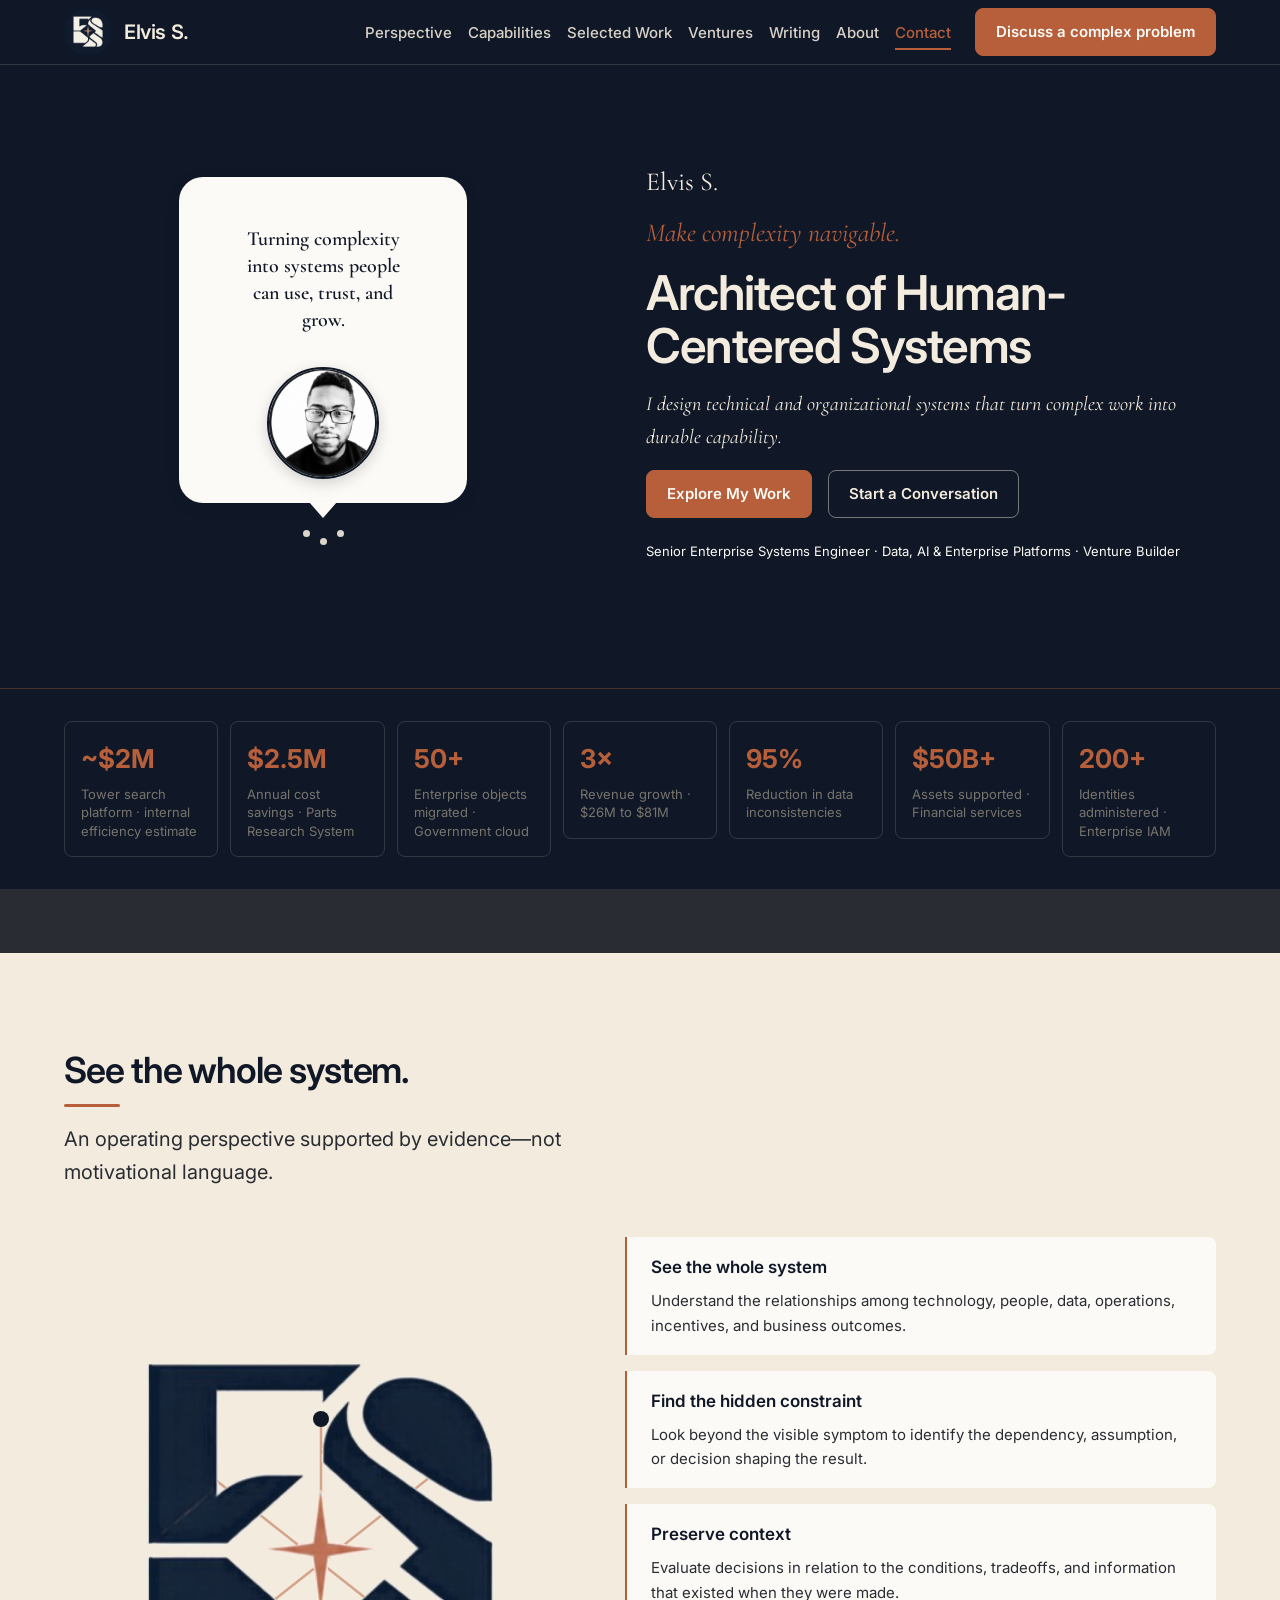
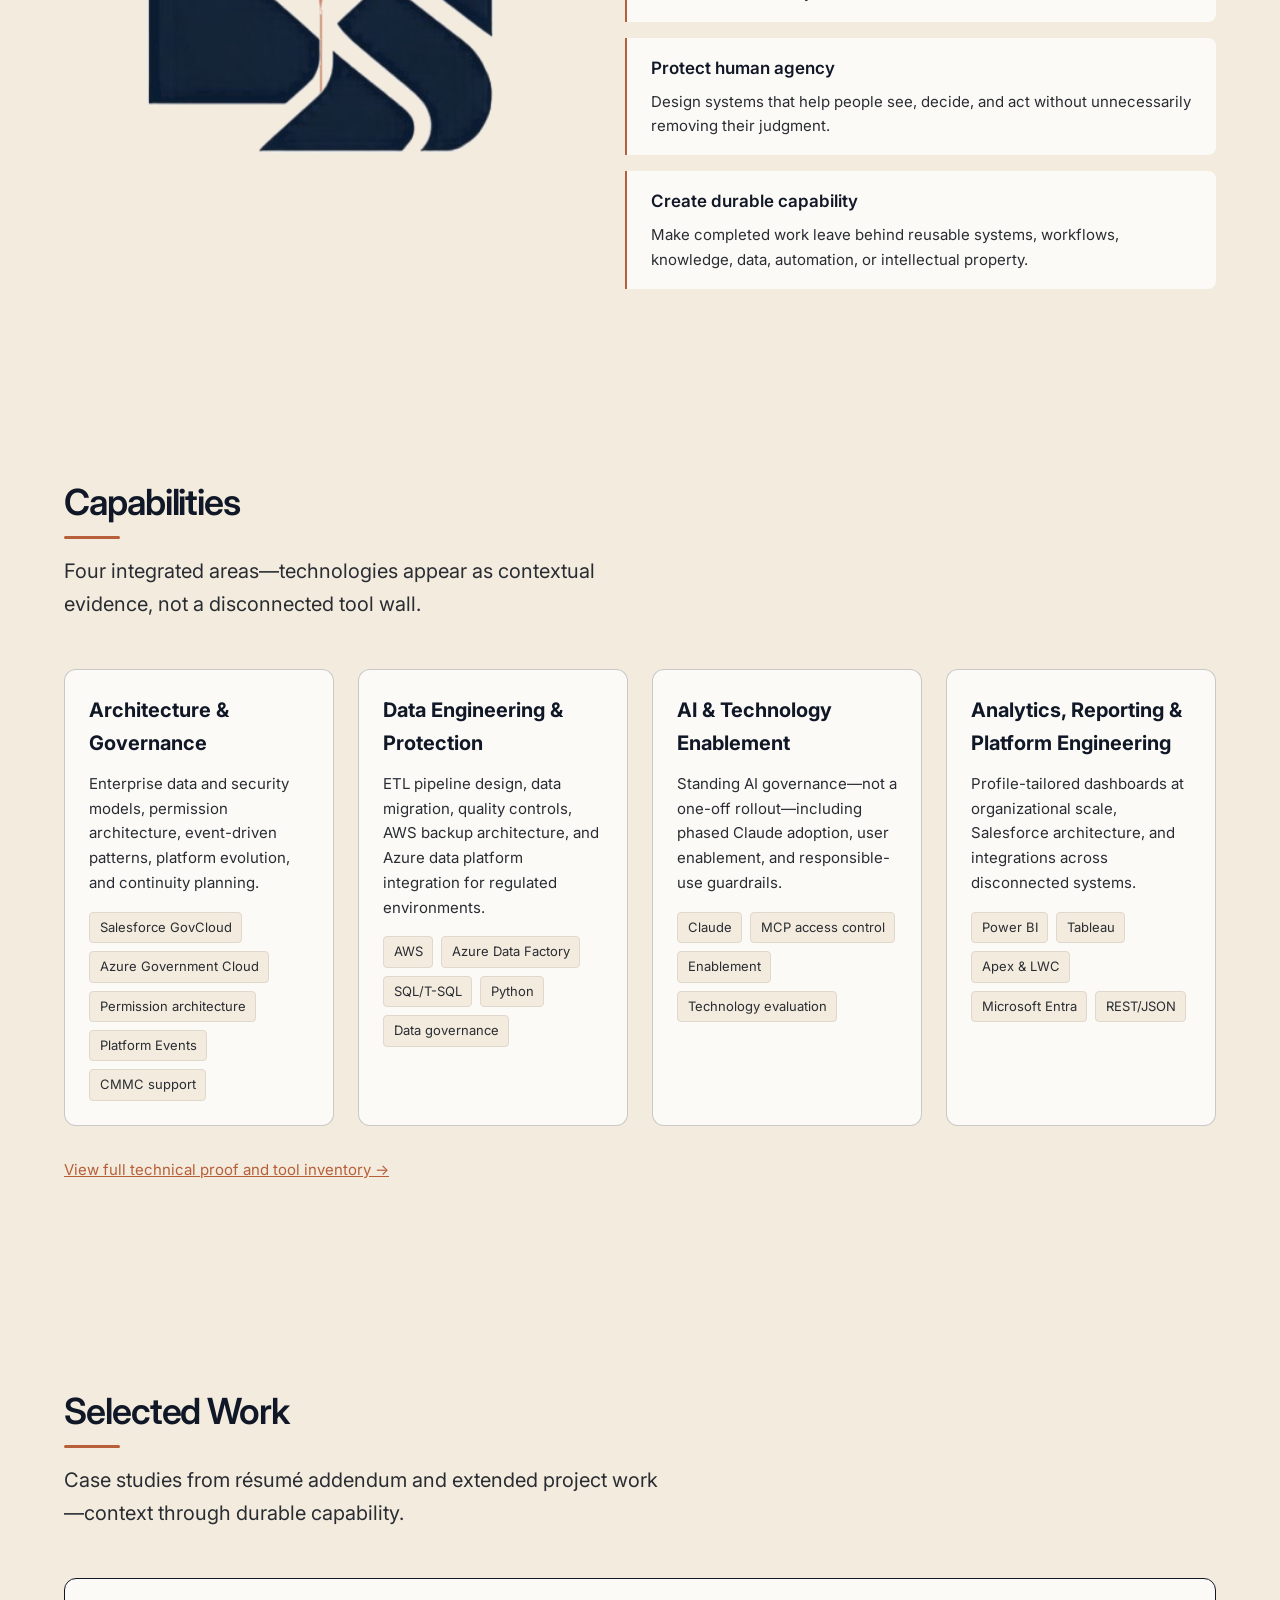
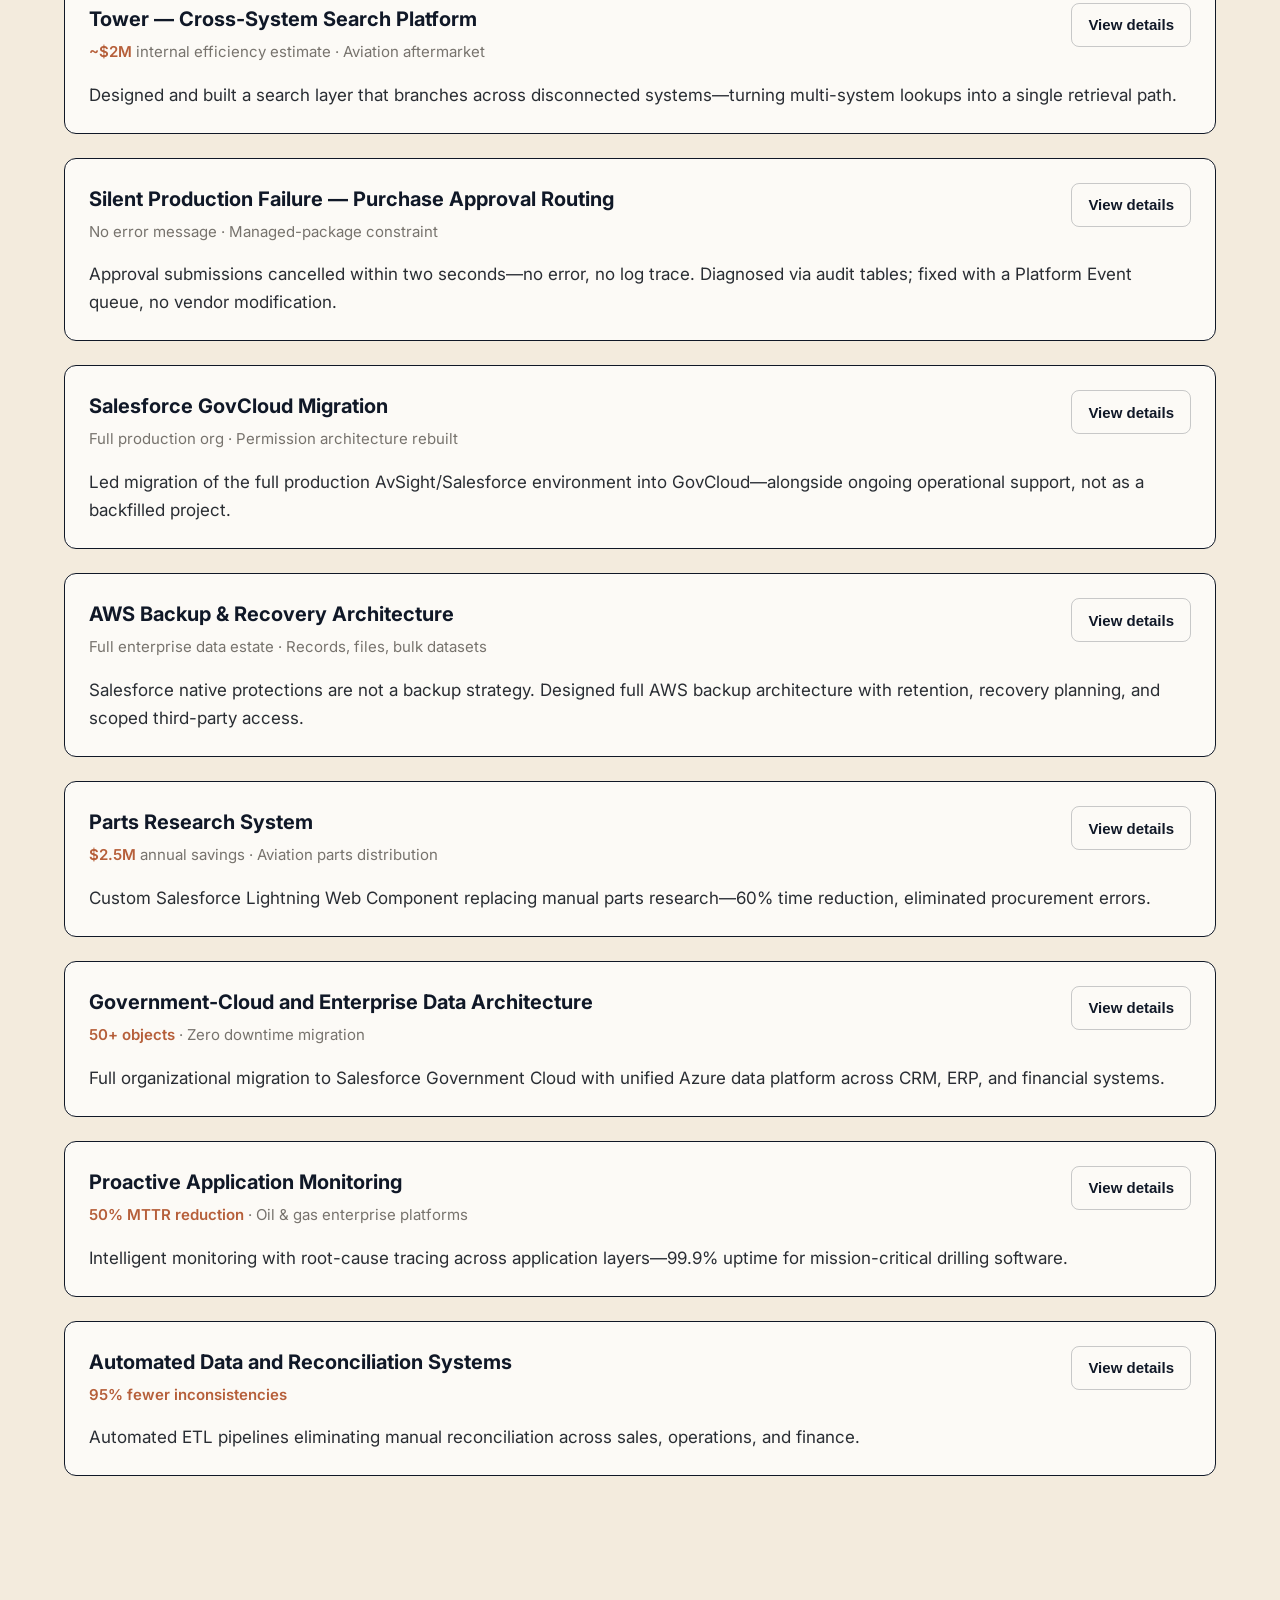
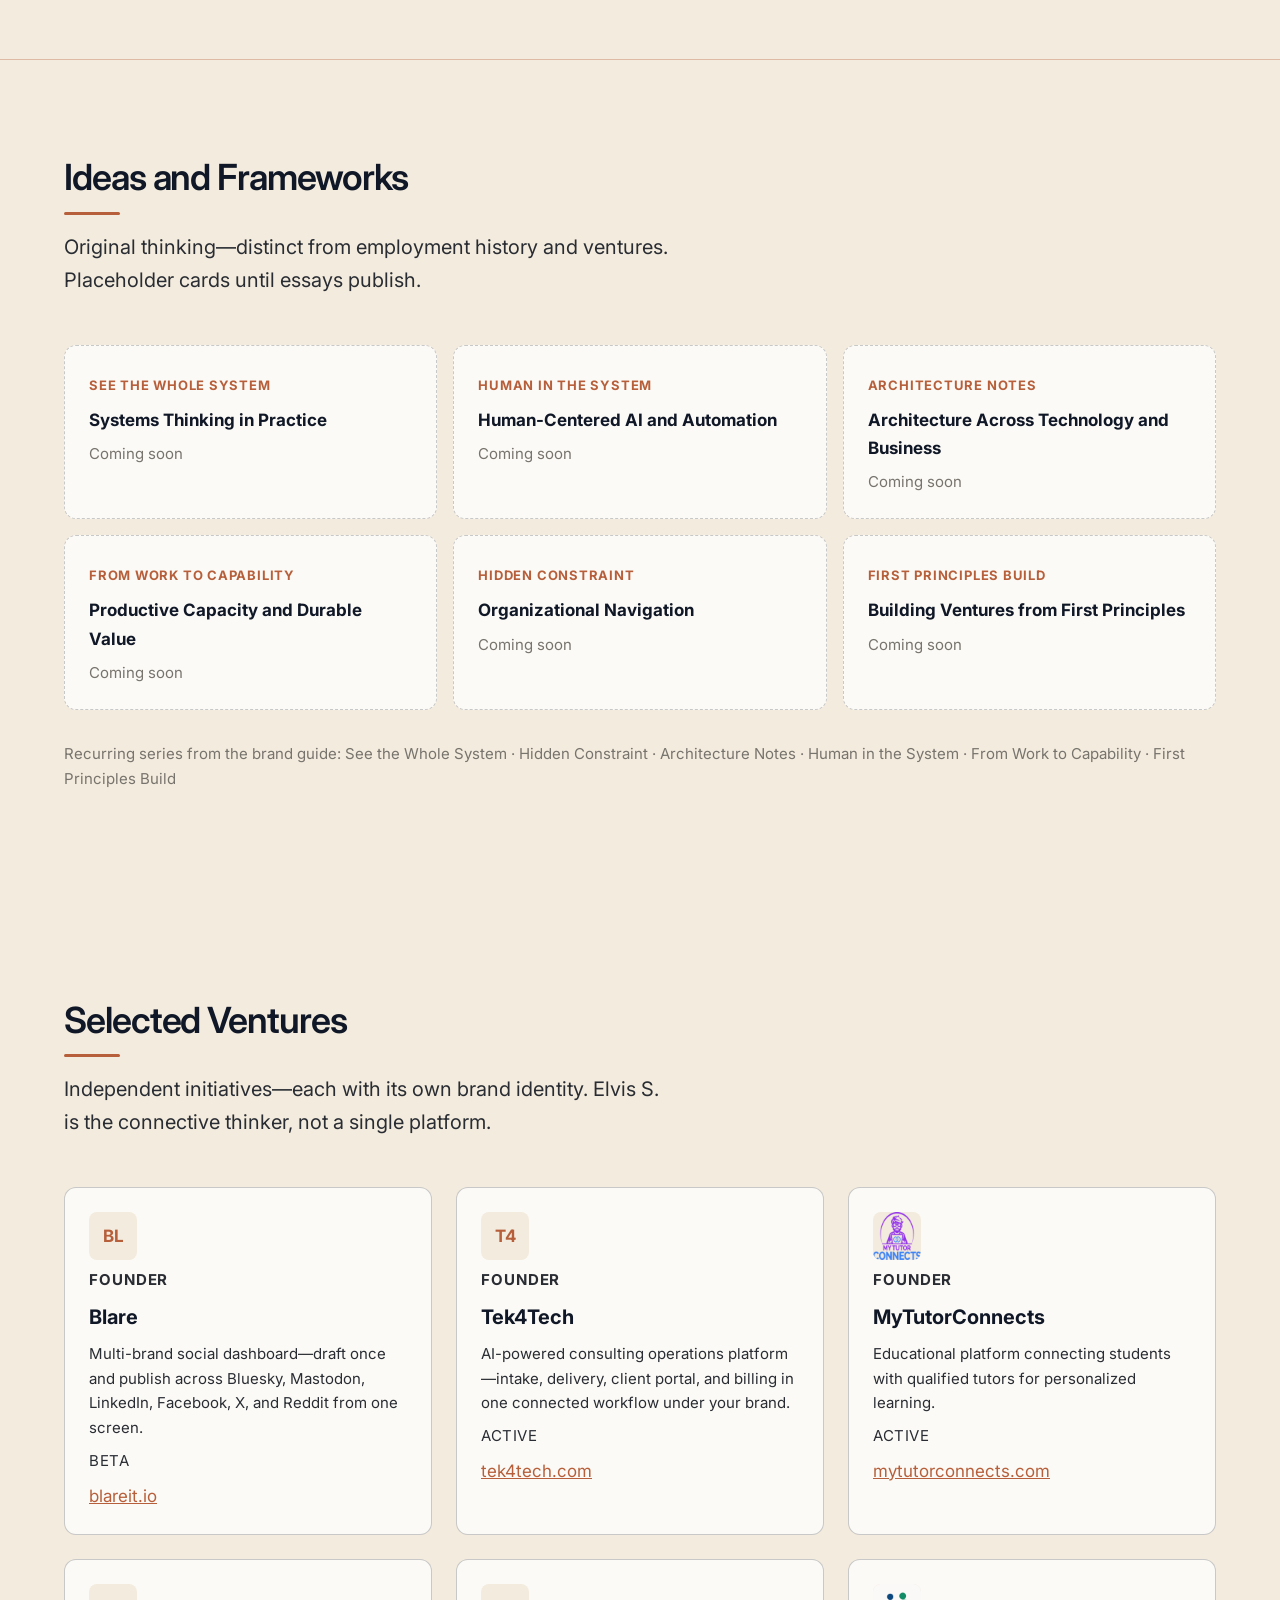
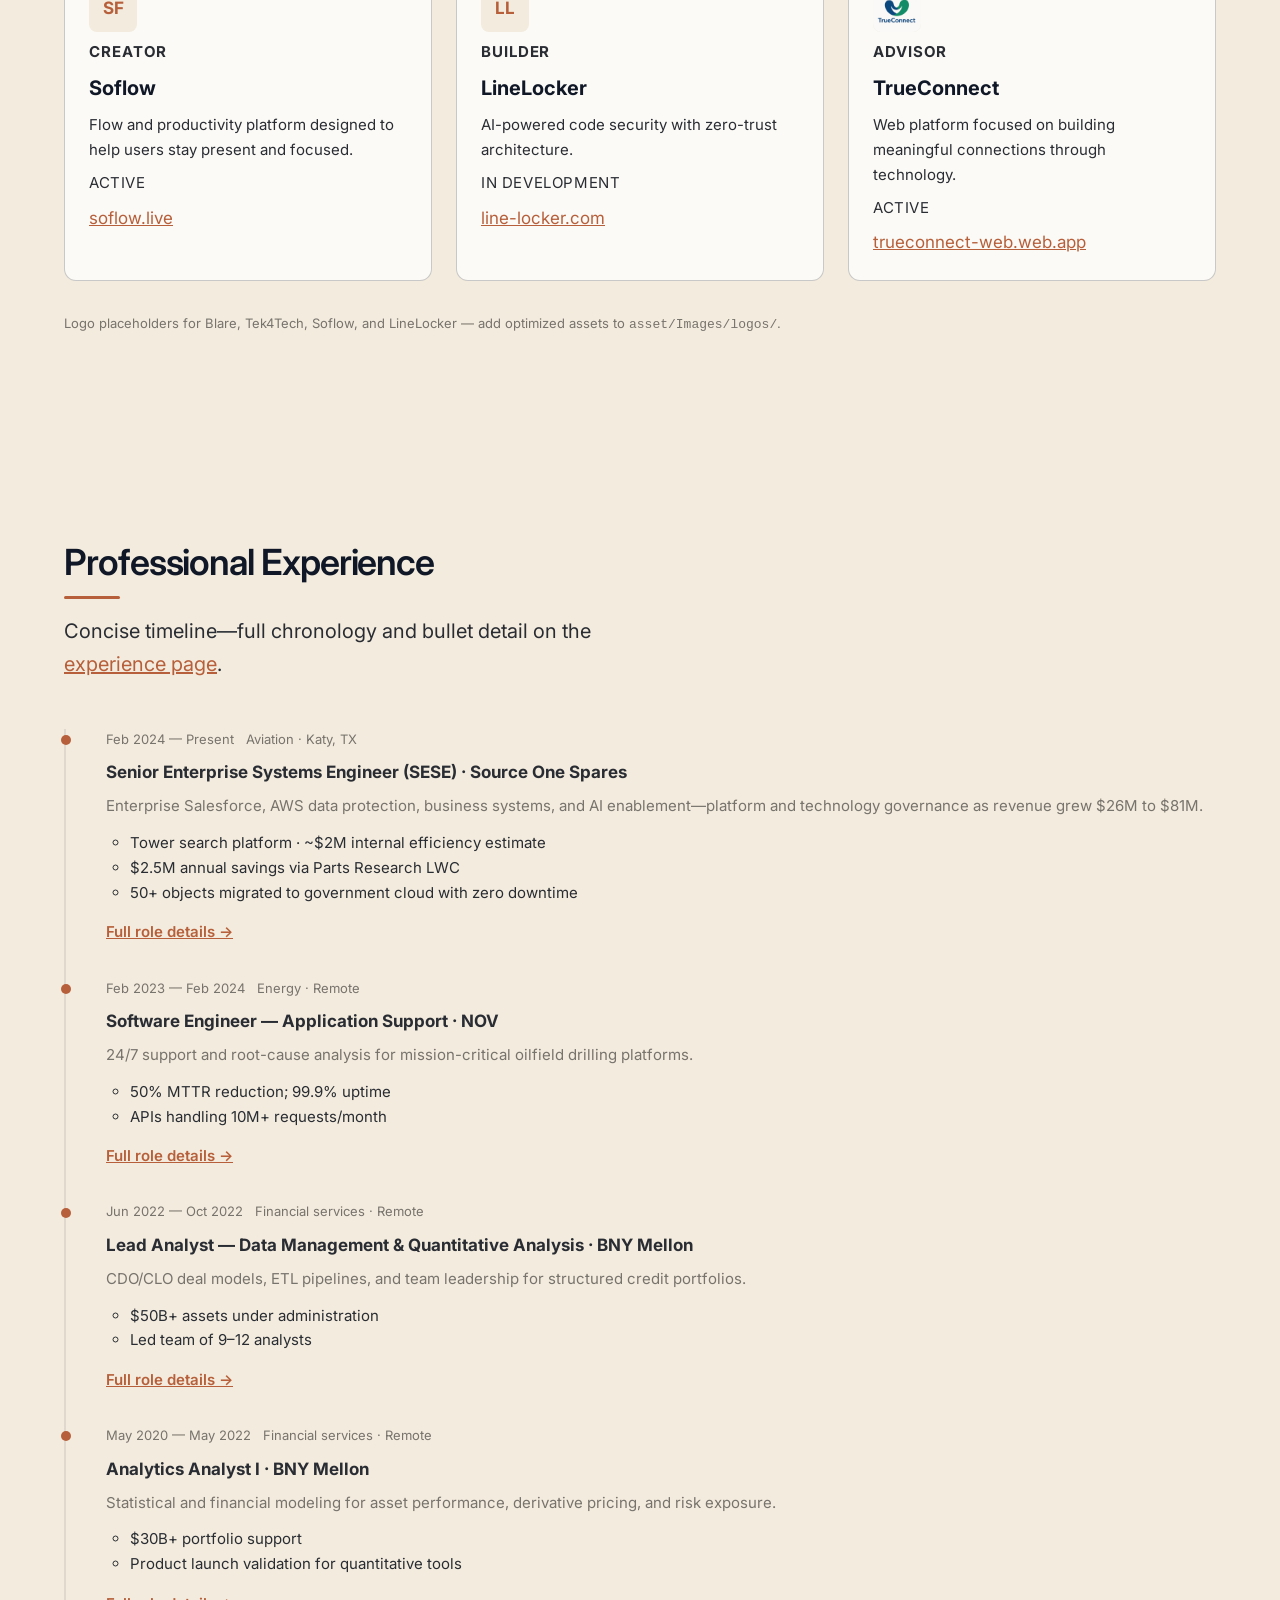
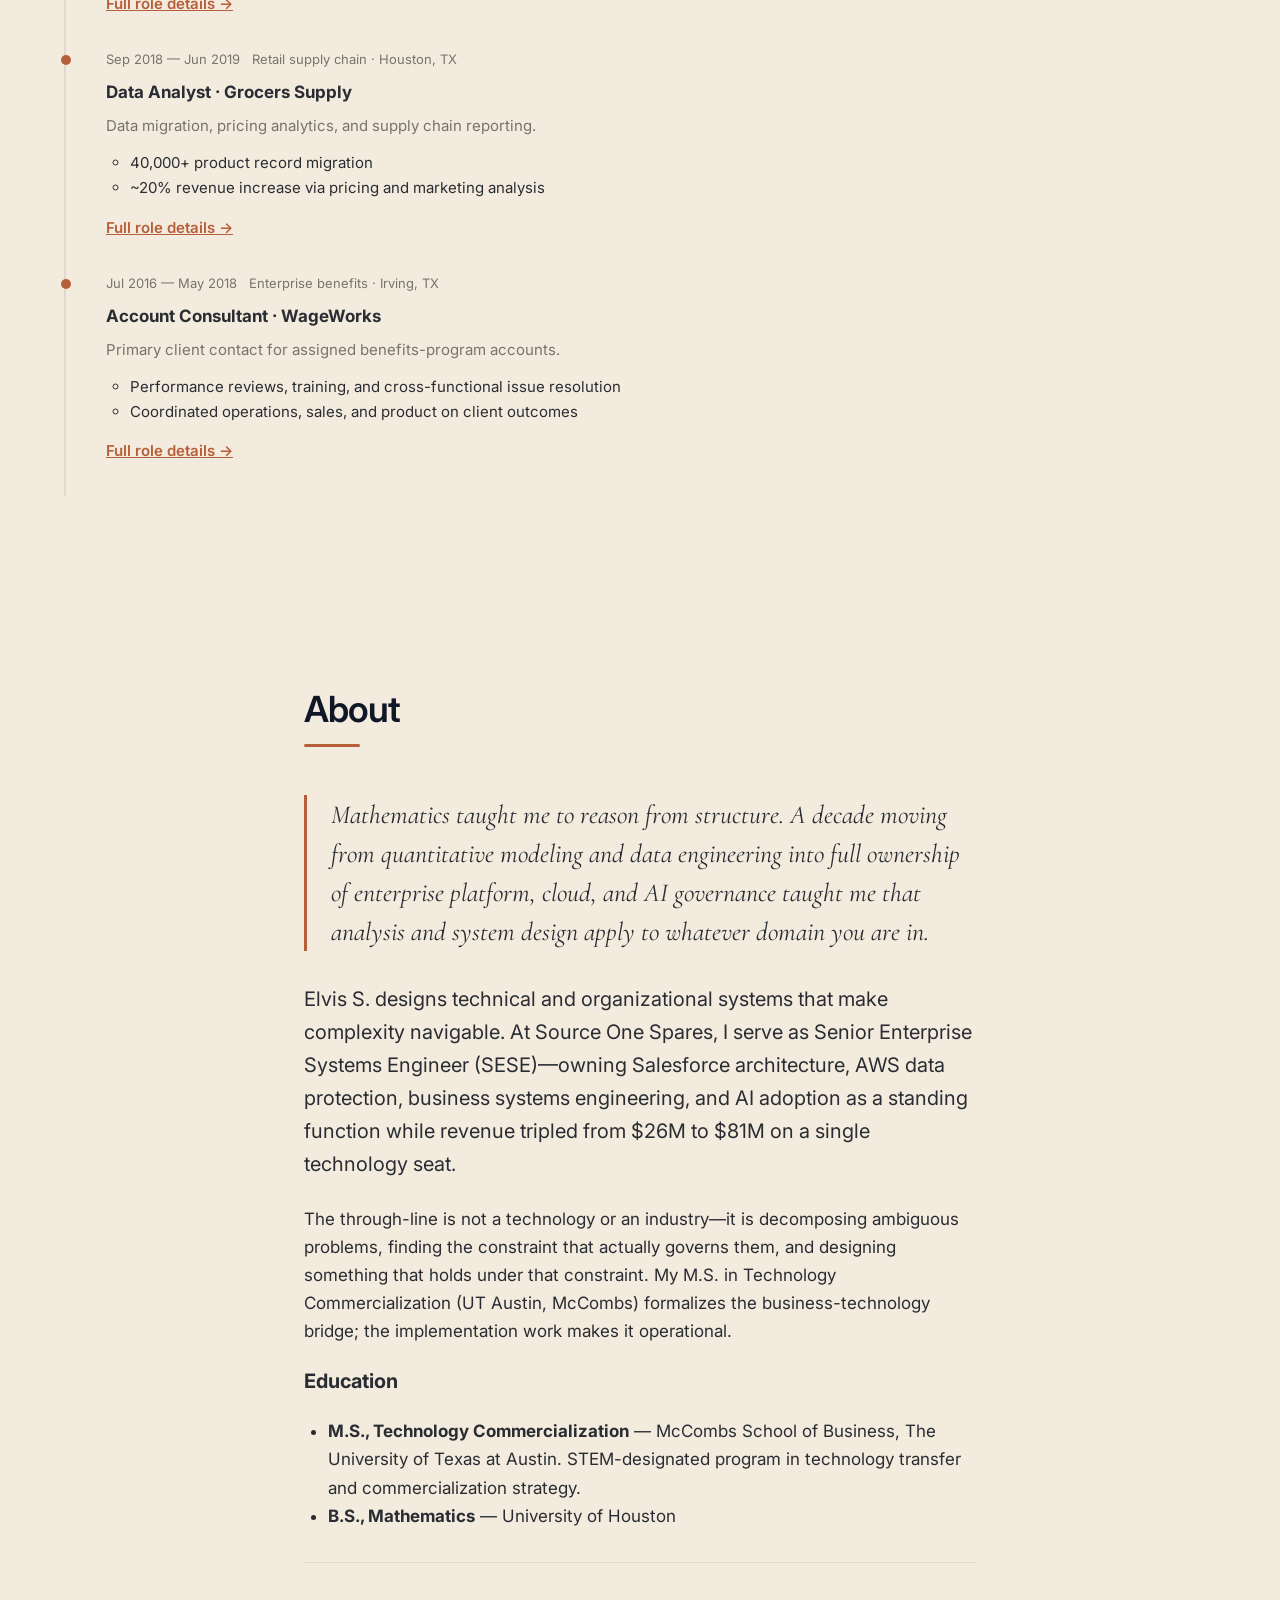
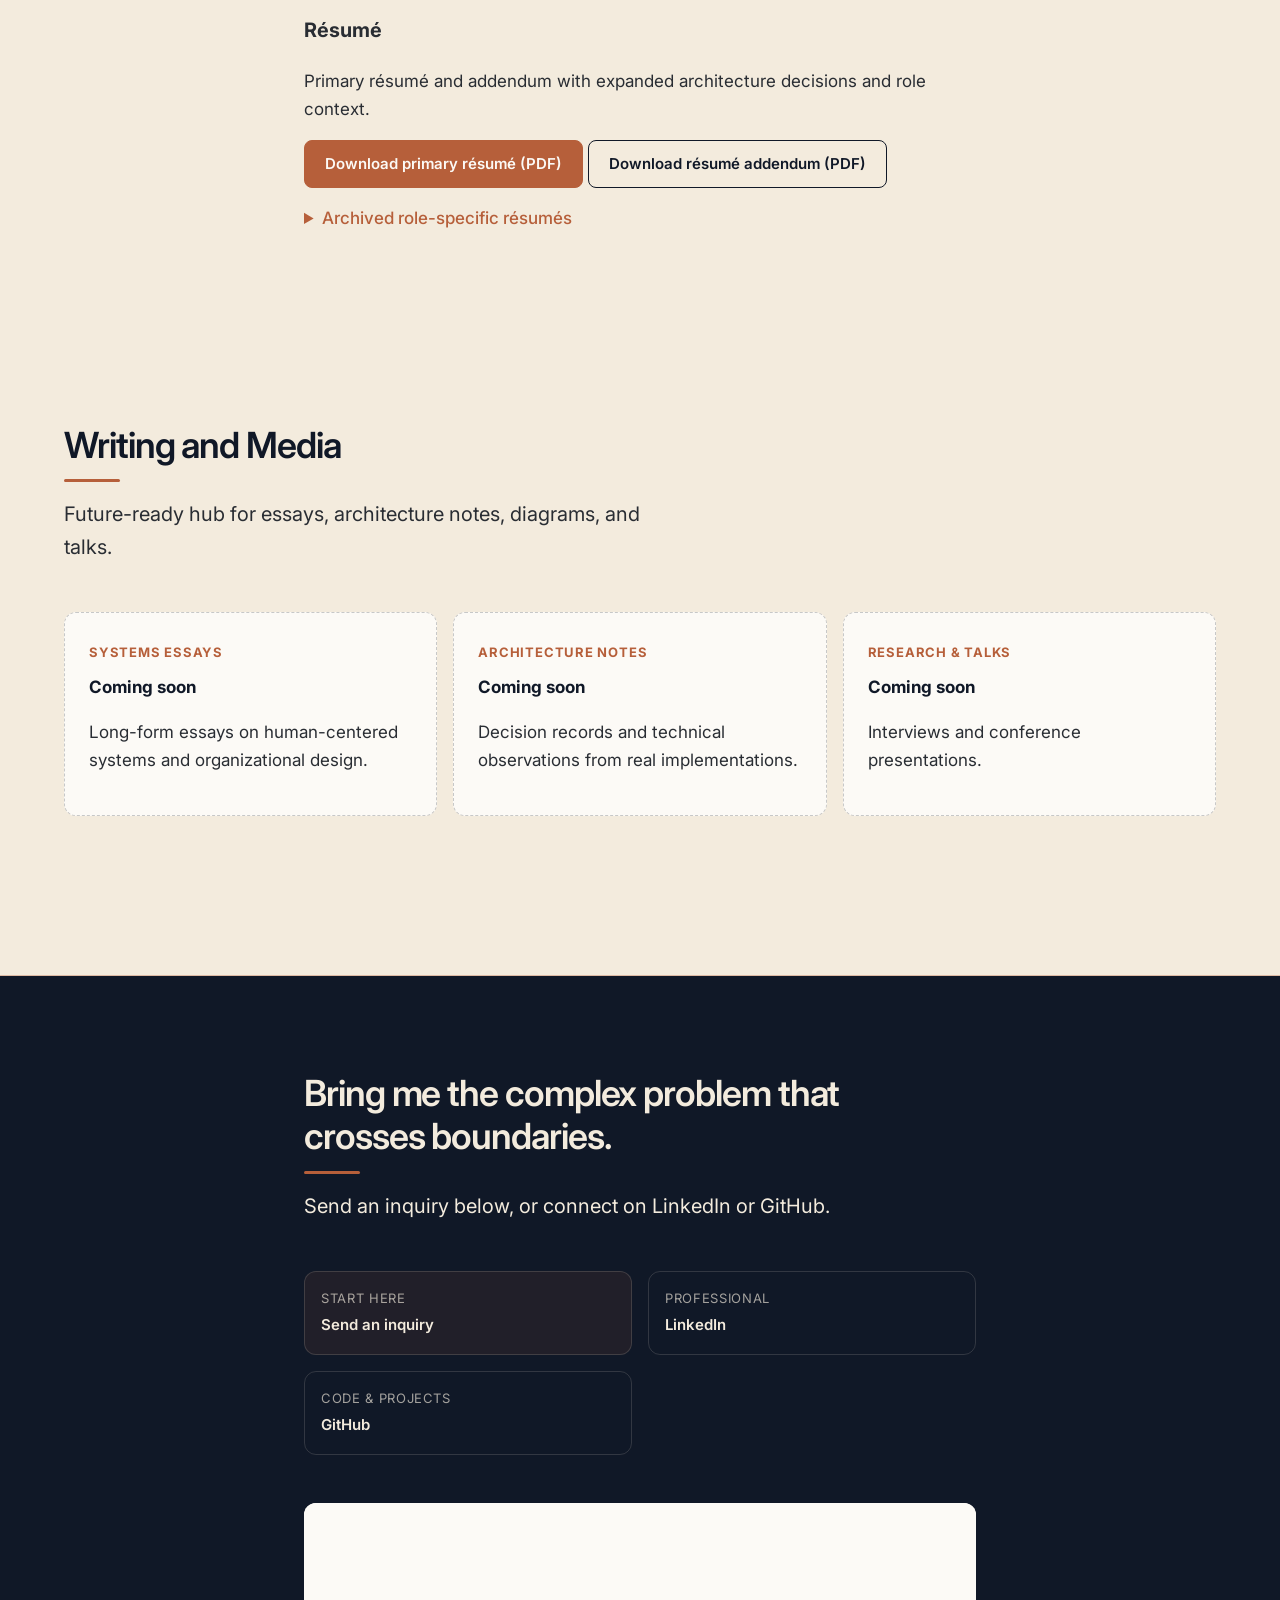
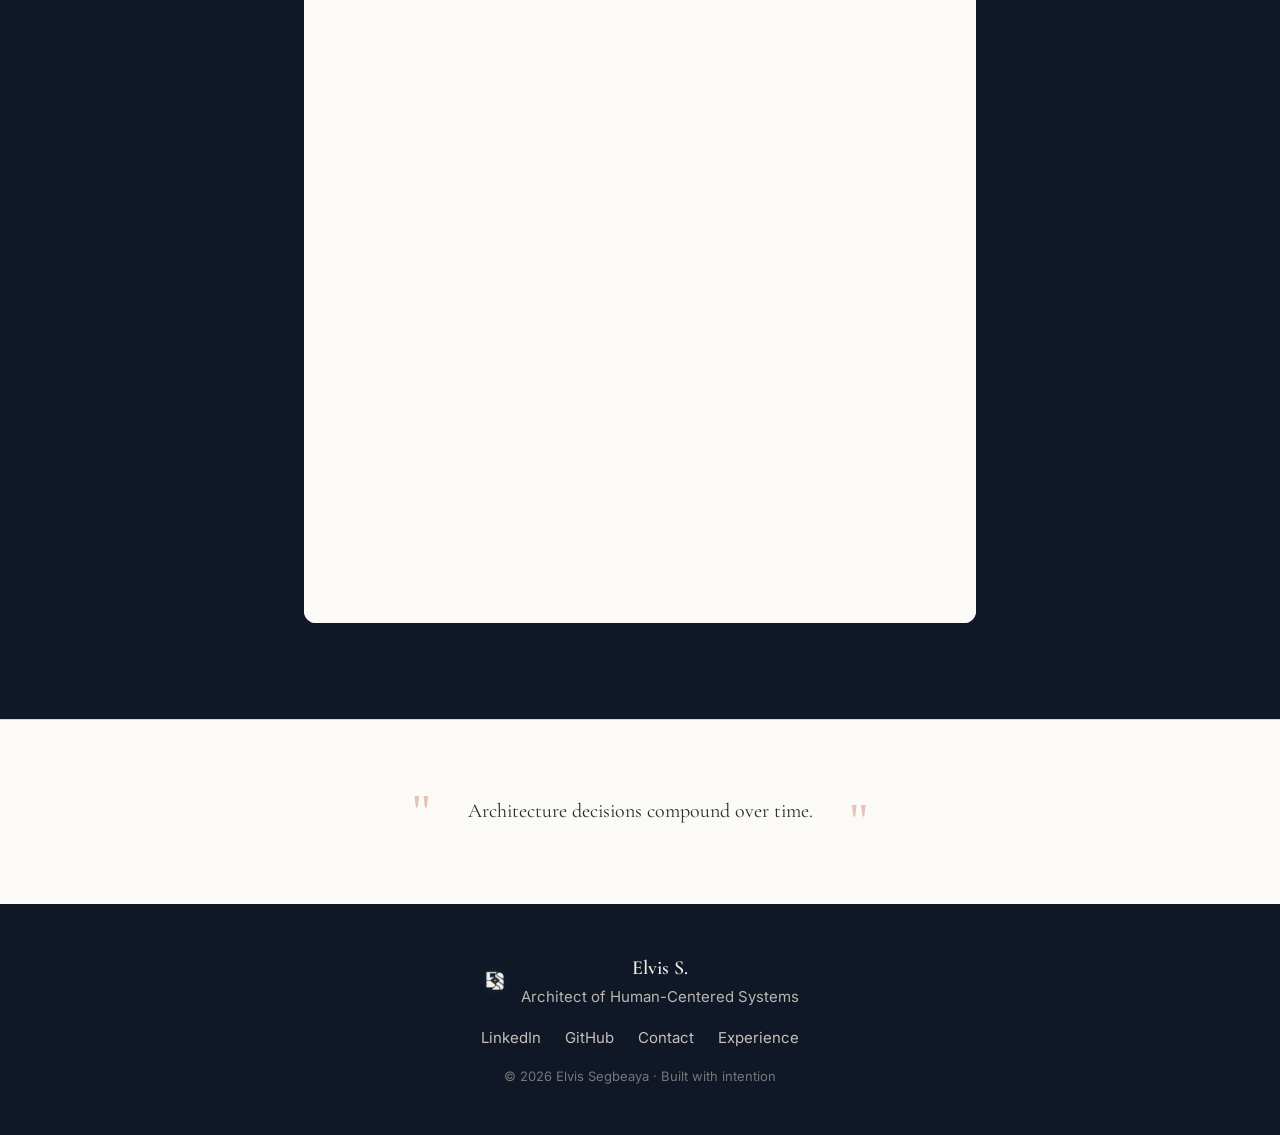
==== commit a9efb1a3: "Replace custom contact form with embedded Google Form intake. Simplify contact to pathway cards plus" ====
--- a/index.html
+++ b/index.html
@@ -645,53 +645,25 @@
       <div class="container container-narrow">
         <header class="section-header section-header-light">
           <h2 id="contact-title" class="section-title">Bring me the complex problem that crosses boundaries.</h2>
-          <p class="section-lead">Share a few details below. I review every inquiry personally and will reach out to you directly.</p>
-        </header>
-
-        <form id="contact-form" class="contact-form" novalidate>
-          <div class="form-row">
-            <div class="form-field">
-              <label for="contact-name">Name <span class="required">*</span></label>
-              <input type="text" id="contact-name" name="name" autocomplete="name" required>
-            </div>
-            <div class="form-field">
-              <label for="contact-email">Email <span class="required">*</span></label>
-              <input type="email" id="contact-email" name="email" autocomplete="email" required>
-            </div>
-          </div>
-          <div class="form-row">
-            <div class="form-field">
-              <label for="contact-company">Organization</label>
-              <input type="text" id="contact-company" name="company" autocomplete="organization">
-            </div>
-            <div class="form-field">
-              <label for="contact-type">Inquiry type <span class="required">*</span></label>
-              <select id="contact-type" name="inquiry_type" required>
-                <option value="">Select one</option>
-                <option value="Architecture discussion">Technical or architecture discussion</option>
-                <option value="Advisory opportunity">Advisory opportunity</option>
-                <option value="Research collaboration">Research collaboration</option>
-                <option value="Speaking request">Speaking or interview</option>
-                <option value="Venture conversation">Venture conversation</option>
-                <option value="Other">Other</option>
-              </select>
-            </div>
-          </div>
-          <div class="form-field">
-            <label for="contact-message">Message <span class="required">*</span></label>
-            <textarea id="contact-message" name="message" rows="5" required placeholder="What problem are you working through? What would a good outcome look like?"></textarea>
-          </div>
-          <input type="checkbox" name="botcheck" class="contact-honeypot" tabindex="-1" autocomplete="off" aria-hidden="true">
-          <div class="contact-form-actions">
-            <button type="submit" class="btn btn-primary" data-track="contact_submit" data-track-label="inquiry_form">Send inquiry</button>
-          </div>
-          <p id="contact-form-status" class="contact-form-status" role="status" aria-live="polite" hidden></p>
-        </form>
-
-        <div class="contact-social">
-          <a href="https://www.linkedin.com/in/uniquely-elvis/" class="contact-social-link" target="_blank" rel="noopener noreferrer" data-track="contact_click" data-track-label="linkedin">LinkedIn</a>
-          <a href="https://github.com/ElvisCarter" class="contact-social-link" target="_blank" rel="noopener noreferrer" data-track="contact_click" data-track-label="github">GitHub</a>
-        </div>
+          <p class="section-lead">Send an inquiry below, or connect on LinkedIn or GitHub.</p>
+        </header>
+
+        <div class="contact-pathways">
+          <a id="contact-intake-primary" class="contact-path contact-path-primary" href="https://www.linkedin.com/in/uniquely-elvis/" target="_blank" rel="noopener noreferrer" data-track="contact_click" data-track-label="intake">
+            <span>Start here</span>
+            <strong id="contact-intake-primary-label">Send an inquiry</strong>
+          </a>
+          <a href="https://www.linkedin.com/in/uniquely-elvis/" class="contact-path" target="_blank" rel="noopener noreferrer" data-track="contact_click" data-track-label="linkedin">
+            <span>Professional</span>
+            <strong>LinkedIn</strong>
+          </a>
+          <a href="https://github.com/ElvisCarter" class="contact-path" target="_blank" rel="noopener noreferrer" data-track="contact_click" data-track-label="github">
+            <span>Code &amp; projects</span>
+            <strong>GitHub</strong>
+          </a>
+        </div>
+
+        <div id="contact-embed-wrap" class="contact-embed-wrap" hidden aria-label="Contact intake form"></div>
       </div>
     </section>
 
--- a/css/styles.css
+++ b/css/styles.css
@@ -1073,97 +1073,50 @@
 .resume-note { font-size: var(--text-sm); color: var(--color-slate); margin-top: var(--space-4); }
 
 /* ── Contact ── */
-.contact-pathways { display: grid; grid-template-columns: repeat(auto-fit, minmax(220px, 1fr)); gap: var(--space-4); }
-.contact-form { margin-top: var(--space-6); }
-.form-row {
+.contact-pathways {
   display: grid;
   grid-template-columns: repeat(auto-fit, minmax(220px, 1fr));
   gap: var(--space-4);
-  margin-bottom: var(--space-4);
-}
-.form-field { display: flex; flex-direction: column; gap: var(--space-2); }
-.form-field label {
-  font-size: var(--text-sm);
-  font-weight: 500;
-  color: rgba(243, 235, 221, 0.9);
-}
-.form-field .required { color: var(--color-copper); }
-.contact-form input,
-.contact-form select,
-.contact-form textarea {
+  margin-top: var(--space-6);
+}
+.contact-path-primary {
+  border-color: var(--color-burnished-copper);
+  background: rgba(182, 95, 58, 0.1);
+}
+.contact-embed-wrap {
+  margin-top: var(--space-7);
+  border-radius: var(--radius-lg);
+  overflow: hidden;
+  background: var(--color-soft-white);
+  min-height: 720px;
+}
+.contact-embed-wrap iframe {
+  display: block;
   width: 100%;
-  padding: var(--space-3) var(--space-4);
-  border: 1px solid var(--color-border-dark);
-  border-radius: var(--radius-md);
-  background: rgba(243, 235, 221, 0.06);
-  color: var(--color-warm-ivory);
-  font: inherit;
-  min-height: 44px;
-}
-.contact-form textarea { min-height: 140px; resize: vertical; }
-.contact-form input:focus,
-.contact-form select:focus,
-.contact-form textarea:focus {
-  outline: 2px solid var(--color-signal-teal);
-  outline-offset: 2px;
-  border-color: var(--color-signal-teal);
-}
-.contact-form select option { color: var(--color-graphite); background: var(--color-warm-ivory); }
-.contact-honeypot {
-  position: absolute;
-  left: -9999px;
-  width: 1px;
-  height: 1px;
-  opacity: 0;
-  pointer-events: none;
-}
-.contact-form-actions { margin-top: var(--space-5); }
-.contact-form-status {
-  margin-top: var(--space-4);
-  padding: var(--space-3) var(--space-4);
-  border-radius: var(--radius-md);
-  font-size: var(--text-sm);
-}
-.contact-form-status.is-success {
-  background: rgba(182, 95, 58, 0.15);
-  border: 1px solid rgba(182, 95, 58, 0.4);
-  color: var(--color-warm-ivory);
-}
-.contact-form-status.is-error {
-  background: rgba(182, 95, 58, 0.12);
-  border: 1px solid rgba(182, 95, 58, 0.35);
-  color: var(--color-warm-ivory);
-}
-.contact-social {
-  display: flex;
-  gap: var(--space-4);
-  margin-top: var(--space-7);
-  padding-top: var(--space-6);
-  border-top: 1px solid var(--color-border-dark);
-}
-.contact-social-link {
-  color: var(--color-warm-ivory);
-  text-decoration: none;
-  font-weight: 600;
-  font-size: var(--text-sm);
-}
-.contact-social-link:hover { color: var(--color-burnished-copper); }
+  min-height: 720px;
+  border: 0;
+  background: var(--color-soft-white);
+}
+.contact-embed-wrap .calendly-inline-widget {
+  width: 100%;
+  min-height: 700px;
+}
 
 /* Contact — calm closing emergence */
 .contact-section.is-visible .section-header,
-.contact-section.is-visible .contact-form,
-.contact-section.is-visible .contact-social {
+.contact-section.is-visible .contact-pathways,
+.contact-section.is-visible .contact-embed-wrap {
   animation: contactEmerge var(--motion-slow) var(--ease-emerge) both;
 }
-.contact-section.is-visible .contact-form { animation-delay: 100ms; }
-.contact-section.is-visible .contact-social { animation-delay: 200ms; }
+.contact-section.is-visible .contact-pathways { animation-delay: 100ms; }
+.contact-section.is-visible .contact-embed-wrap { animation-delay: 180ms; }
 @keyframes contactEmerge {
   from { opacity: 0; transform: translateY(var(--shift-md)); }
   to { opacity: 1; transform: none; }
 }
 .reduce-motion .contact-section.is-visible .section-header,
-.reduce-motion .contact-section.is-visible .contact-form,
-.reduce-motion .contact-section.is-visible .contact-social { animation: none; }
+.reduce-motion .contact-section.is-visible .contact-pathways,
+.reduce-motion .contact-section.is-visible .contact-embed-wrap { animation: none; }
 
 .section-bridge--ivory-navy::before {
   display: none;
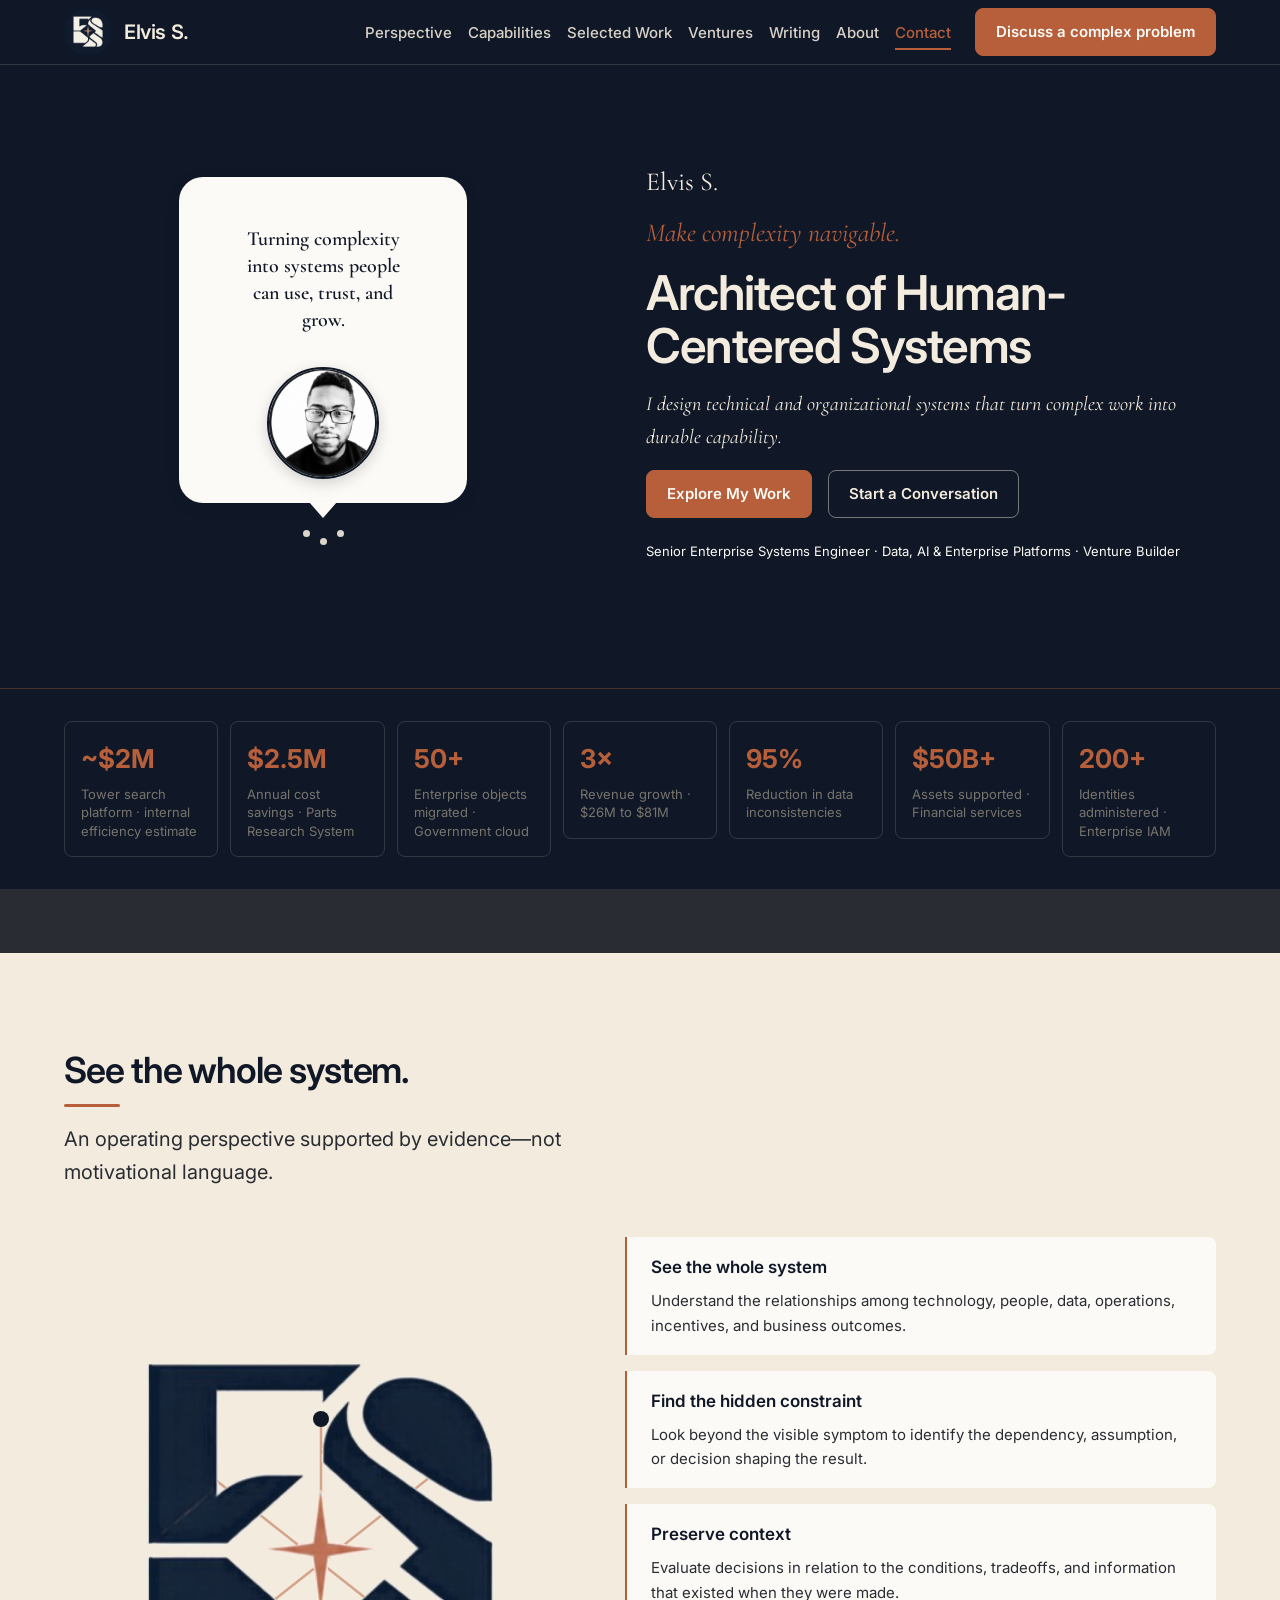
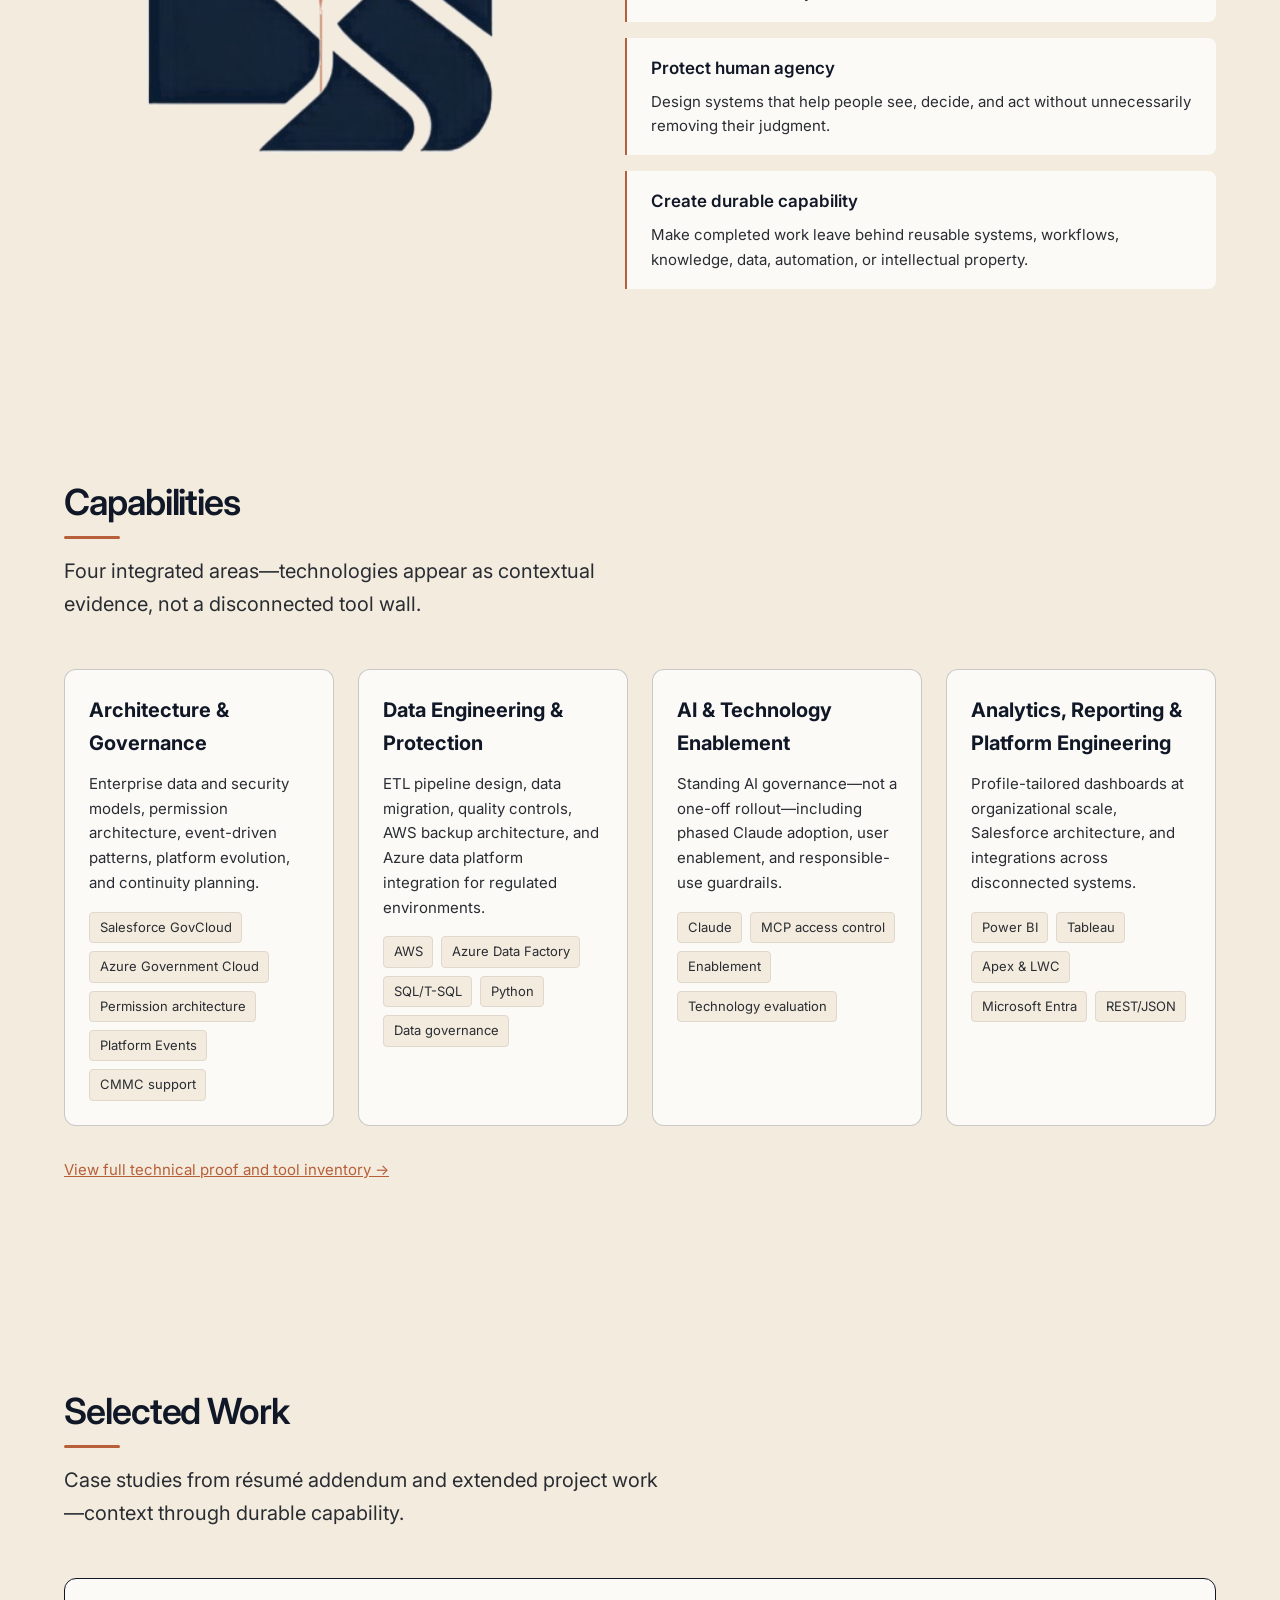
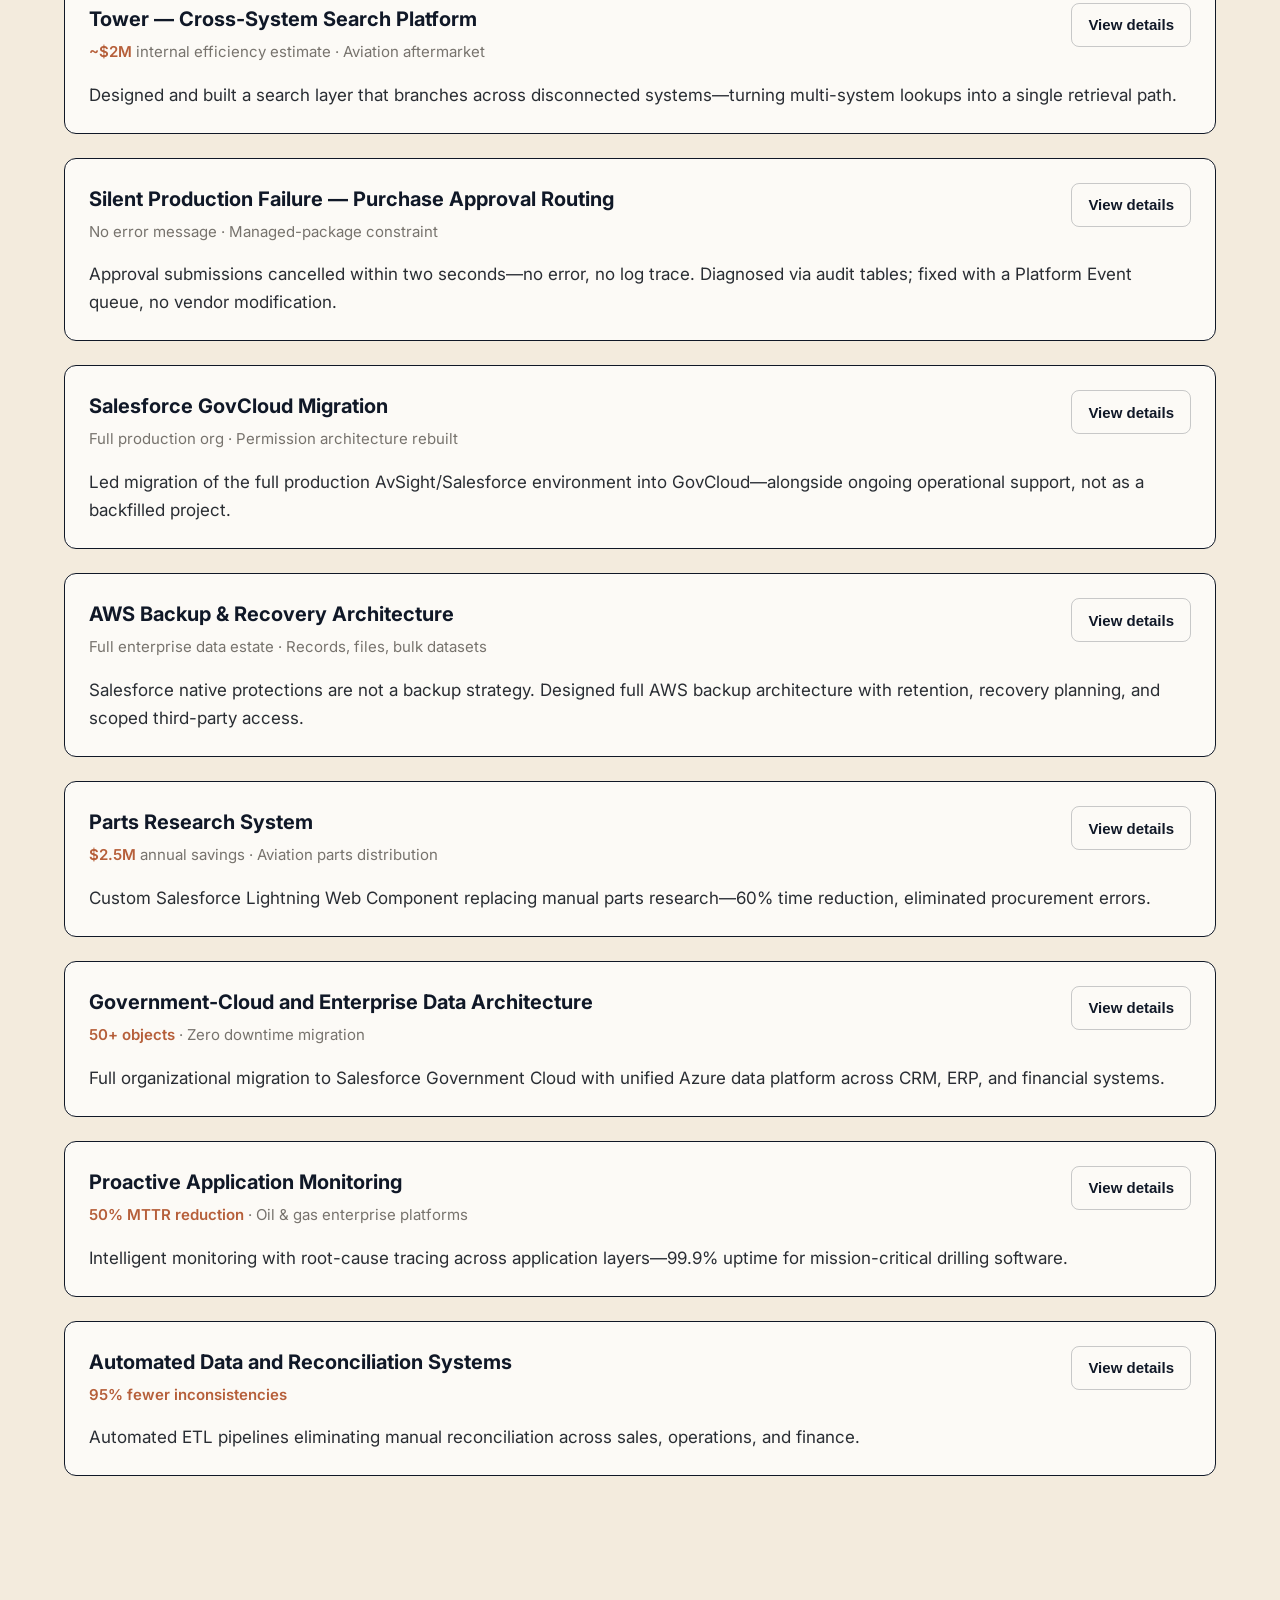
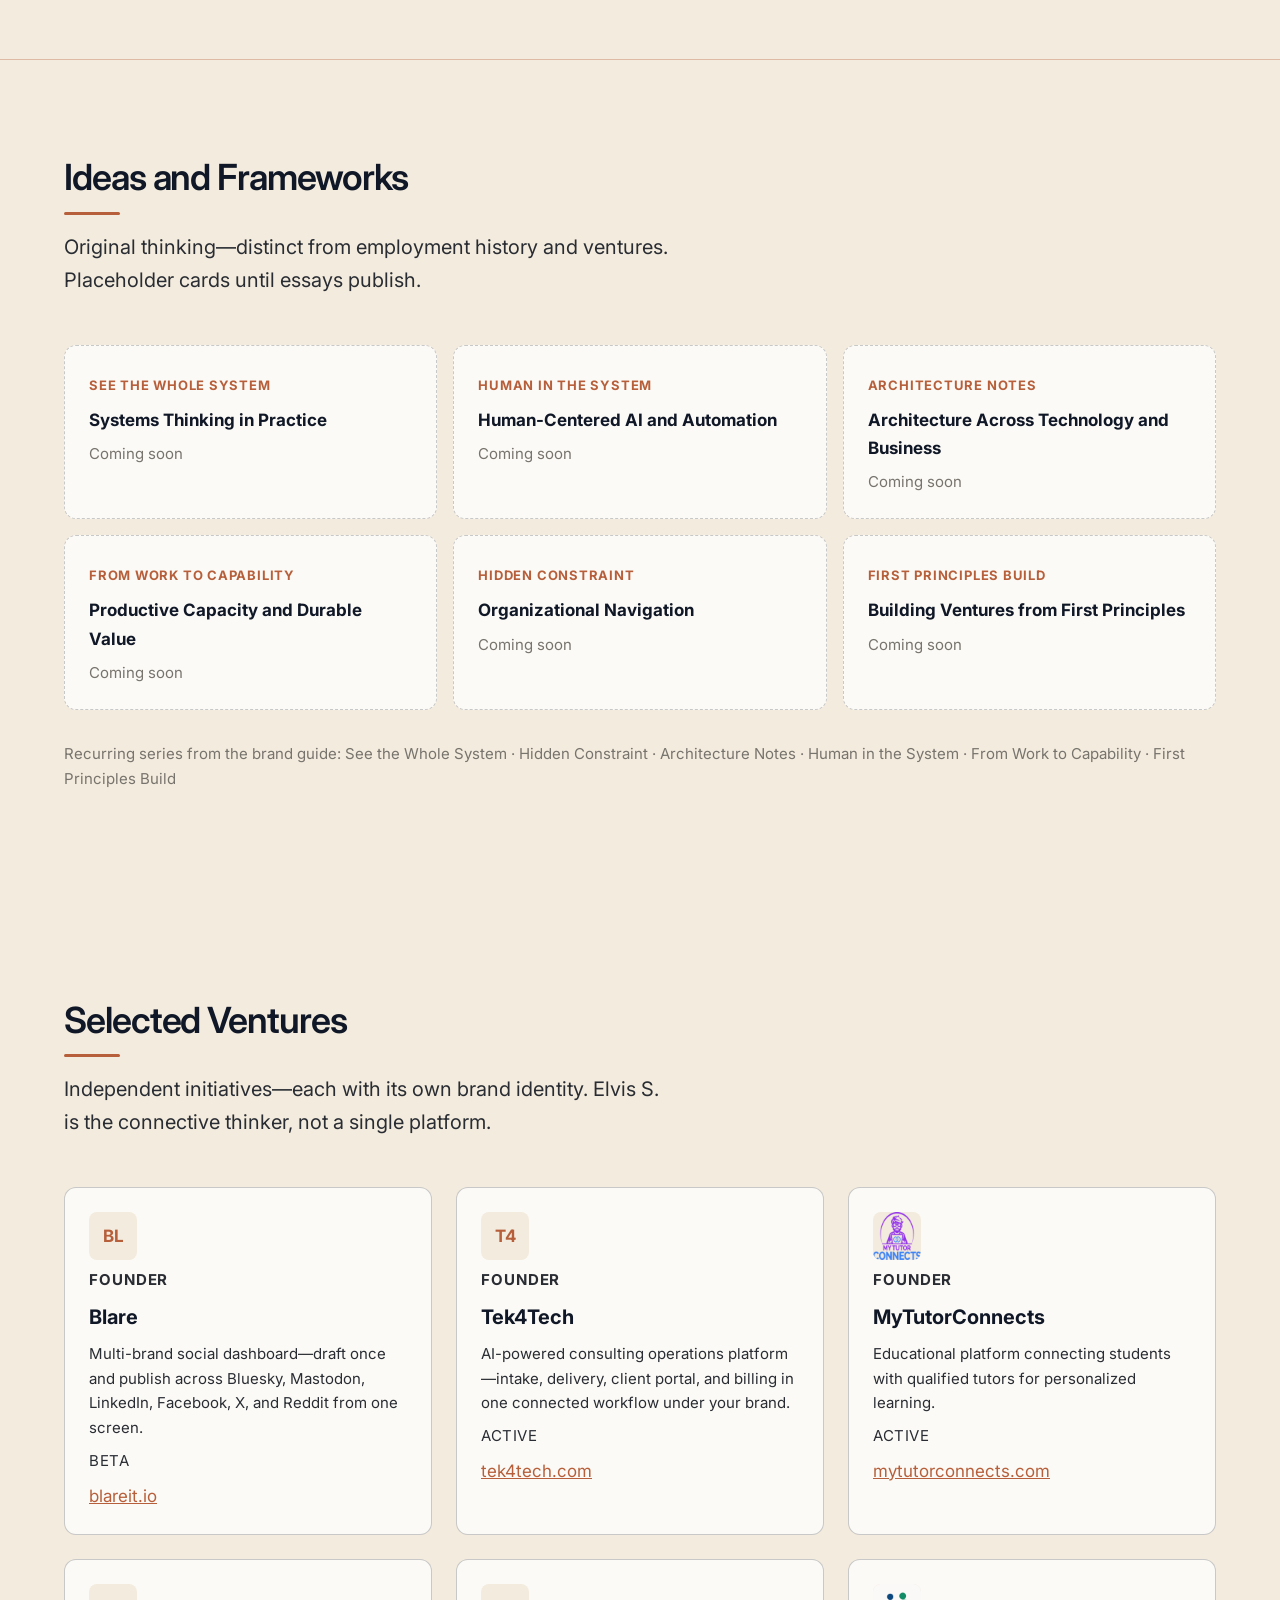
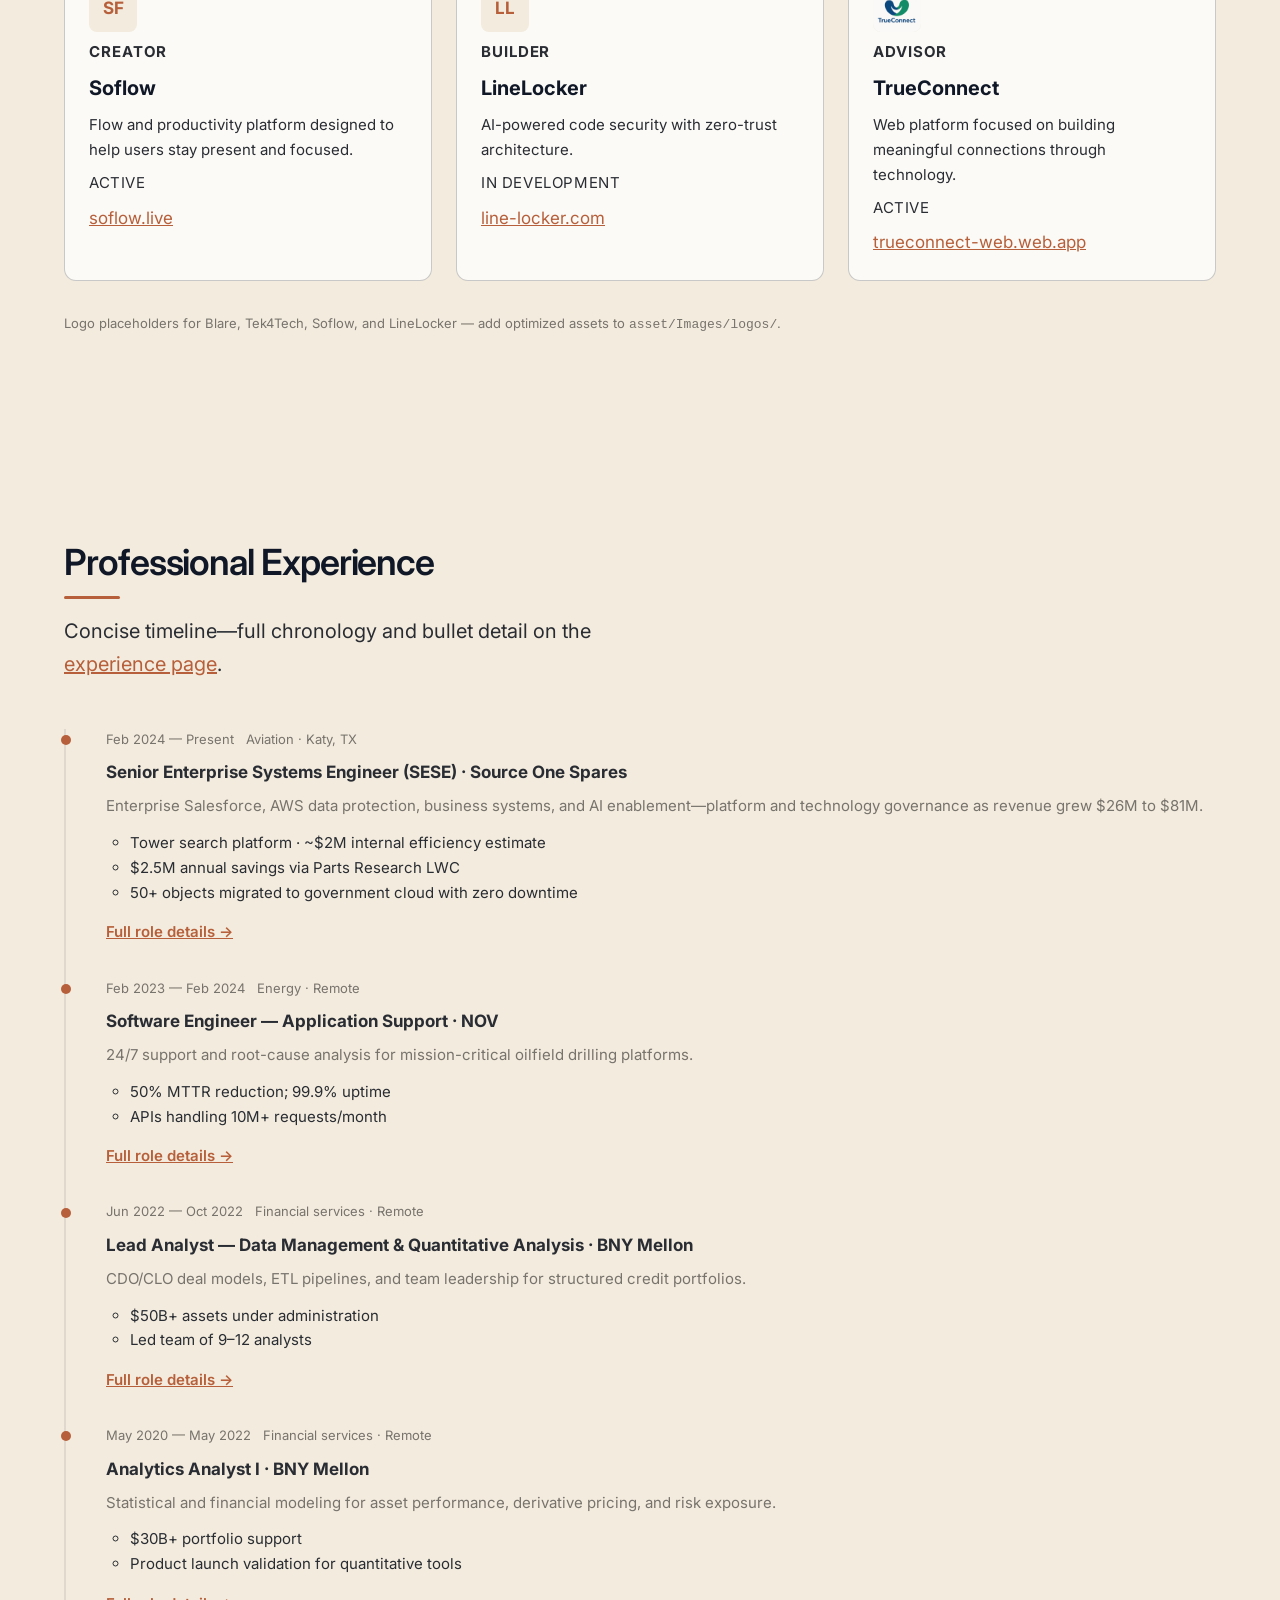
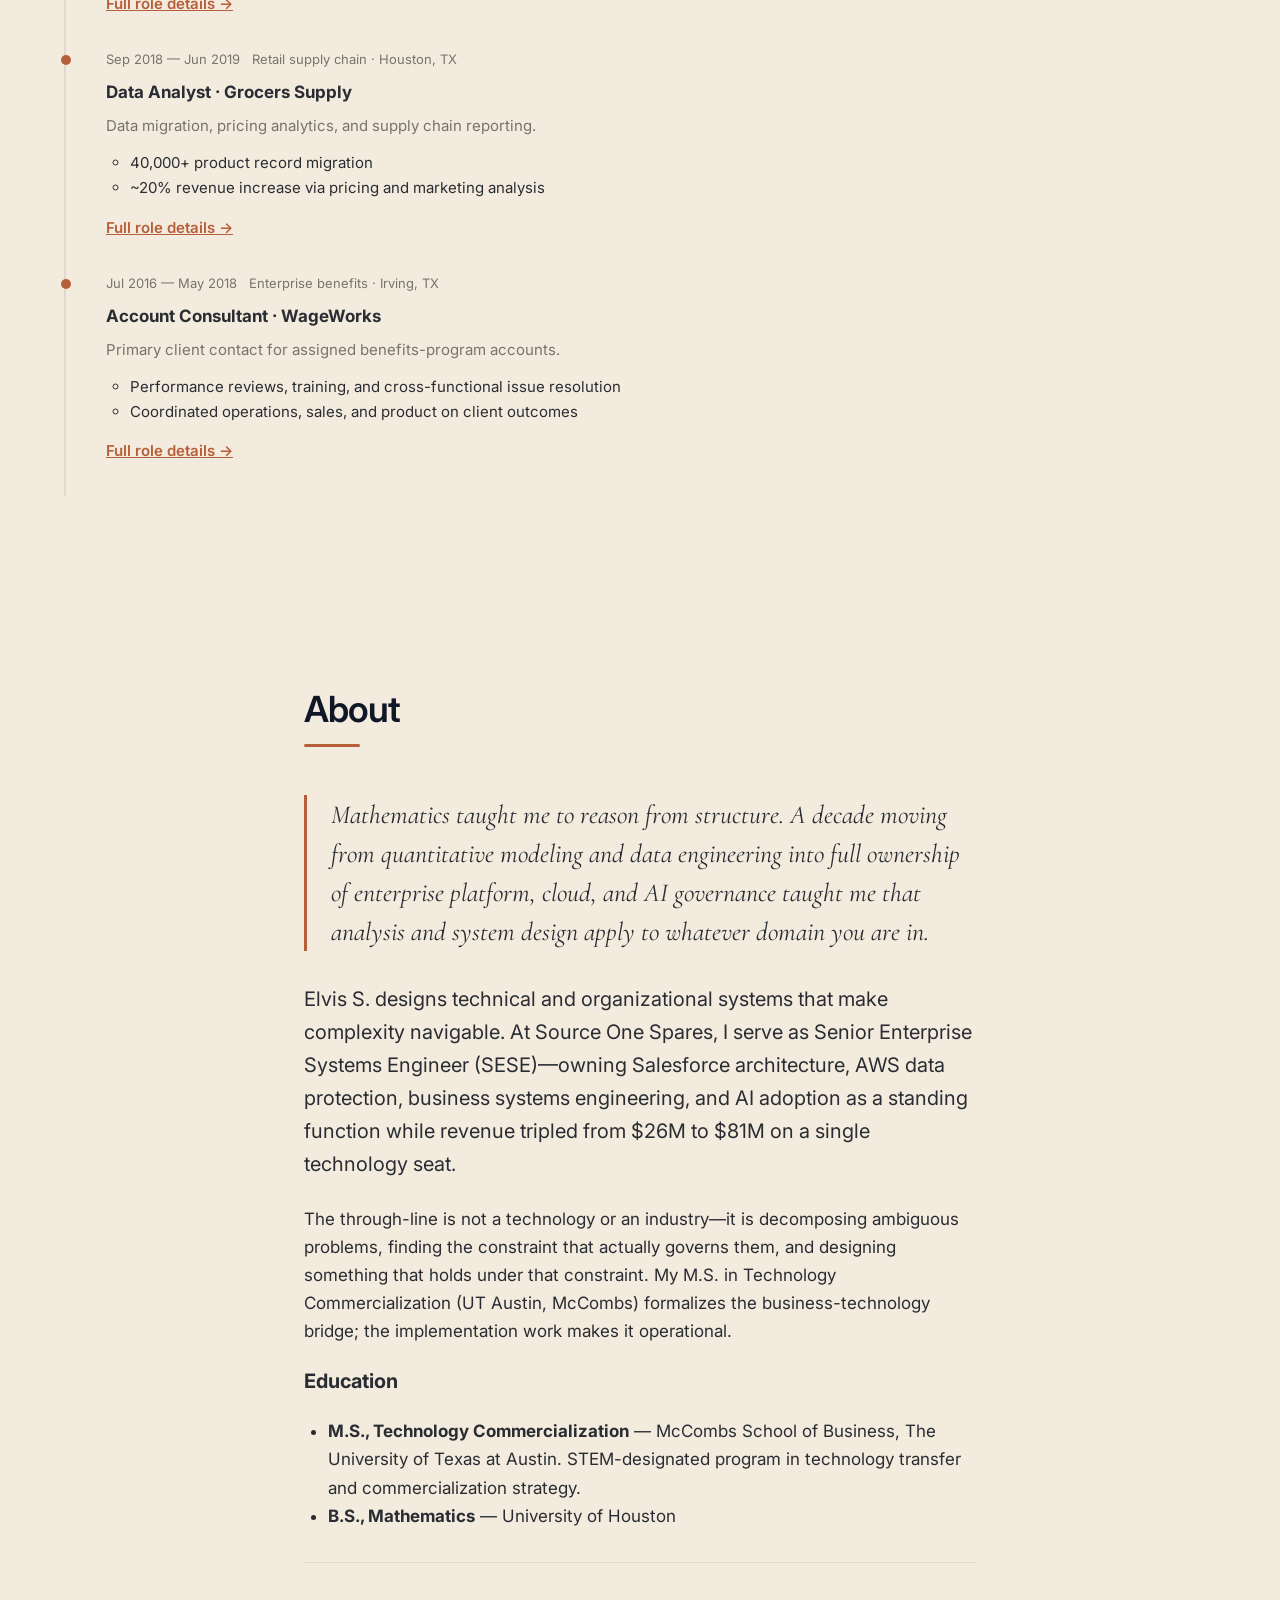
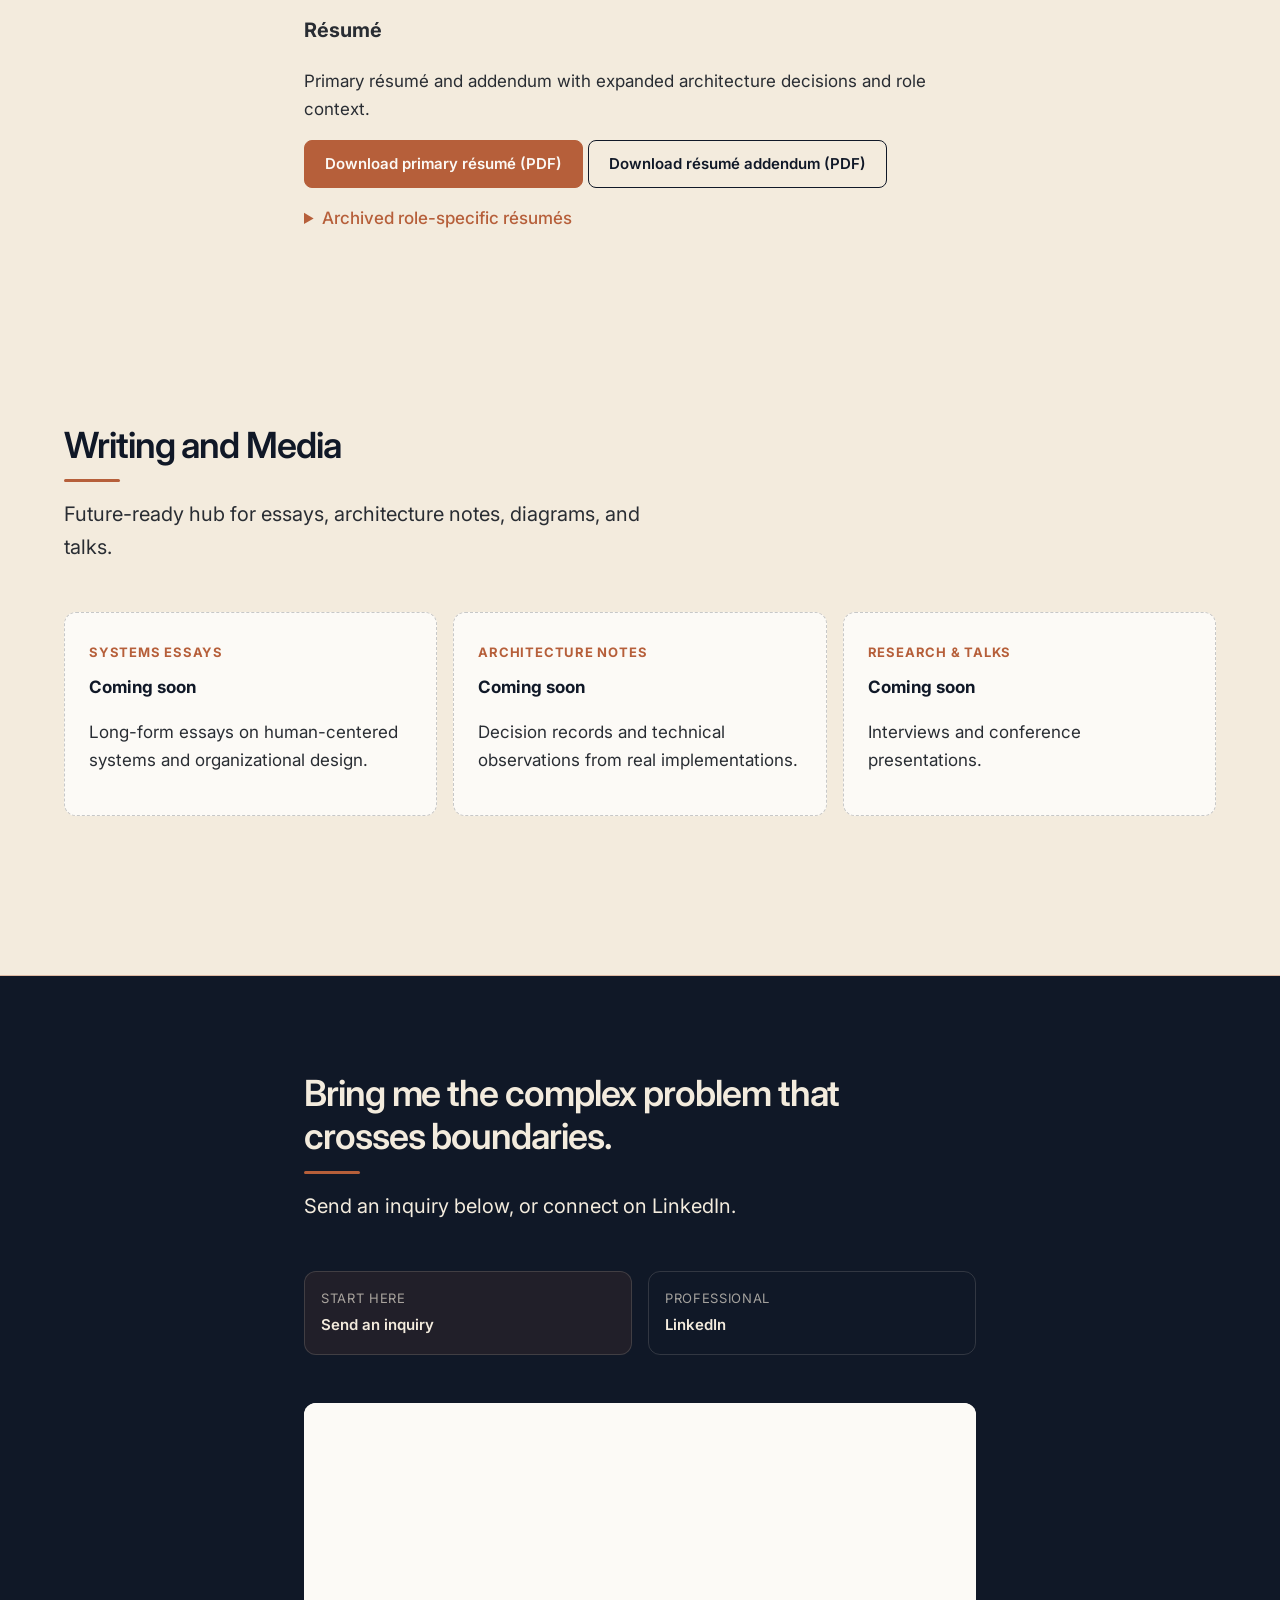
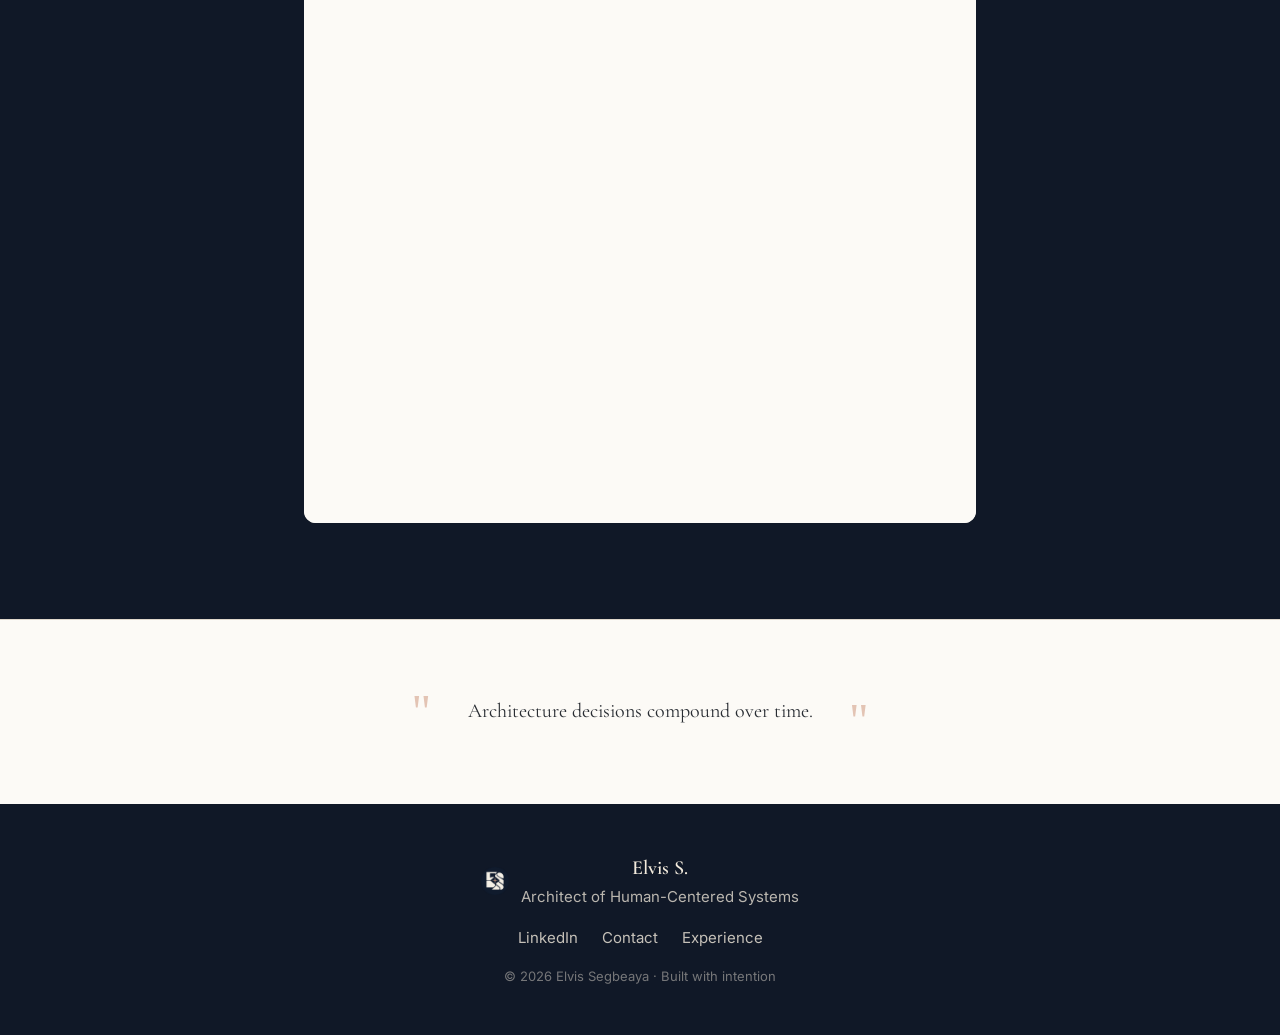
==== commit 01e116fa: "Remove public GitHub links from contact and footer. Keep LinkedIn as the only external profile link " ====
--- a/index.html
+++ b/index.html
@@ -55,7 +55,7 @@
         "alternateName": "Elvis S.",
         "jobTitle": ["Architect of Human-Centered Systems", "Senior Enterprise Systems Engineer", "Principal Architect — Data, AI & Enterprise Platforms", "Venture Builder"],
         "url": "https://elviscarter.github.io/Elvis_ProfessionalPage/",
-        "sameAs": ["https://www.linkedin.com/in/uniquely-elvis/", "https://github.com/ElvisCarter"],
+        "sameAs": ["https://www.linkedin.com/in/uniquely-elvis/"],
         "knowsAbout": ["Enterprise Data Architecture", "Salesforce Platform Architecture", "AI Governance", "Cloud Data Protection", "Technology Commercialization", "Systems Architecture"]
       },
       {
@@ -645,11 +645,11 @@
       <div class="container container-narrow">
         <header class="section-header section-header-light">
           <h2 id="contact-title" class="section-title">Bring me the complex problem that crosses boundaries.</h2>
-          <p class="section-lead">Send an inquiry below, or connect on LinkedIn or GitHub.</p>
+          <p class="section-lead">Send an inquiry below, or connect on LinkedIn.</p>
         </header>
 
         <div class="contact-pathways">
-          <a id="contact-intake-primary" class="contact-path contact-path-primary" href="https://www.linkedin.com/in/uniquely-elvis/" target="_blank" rel="noopener noreferrer" data-track="contact_click" data-track-label="intake">
+          <a id="contact-intake-primary" class="contact-path contact-path-primary" href="#contact-embed-wrap" data-track="contact_click" data-track-label="intake">
             <span>Start here</span>
             <strong id="contact-intake-primary-label">Send an inquiry</strong>
           </a>
@@ -657,13 +657,16 @@
             <span>Professional</span>
             <strong>LinkedIn</strong>
           </a>
-          <a href="https://github.com/ElvisCarter" class="contact-path" target="_blank" rel="noopener noreferrer" data-track="contact_click" data-track-label="github">
-            <span>Code &amp; projects</span>
-            <strong>GitHub</strong>
-          </a>
-        </div>
-
-        <div id="contact-embed-wrap" class="contact-embed-wrap" hidden aria-label="Contact intake form"></div>
+        </div>
+
+        <div id="contact-embed-wrap" class="contact-embed-wrap" aria-label="Contact intake form">
+          <iframe
+            src="https://docs.google.com/forms/d/e/1FAIpQLSfuPpZwWYwx1i25O_gwVSvKO58tC4-0KdmM5nSNGUfqeTshAg/viewform?embedded=true"
+            title="Send an inquiry — Elvis S."
+            loading="lazy"
+            referrerpolicy="no-referrer-when-downgrade"
+            allow="fullscreen">Loading inquiry form…</iframe>
+        </div>
       </div>
     </section>
 
@@ -696,7 +699,6 @@
       </div>
       <nav class="footer-nav" aria-label="Footer">
         <a href="https://www.linkedin.com/in/uniquely-elvis/" target="_blank" rel="noopener noreferrer">LinkedIn</a>
-        <a href="https://github.com/ElvisCarter" target="_blank" rel="noopener noreferrer">GitHub</a>
         <a href="index.html#contact">Contact</a>
         <a href="experience.html">Experience</a>
       </nav>
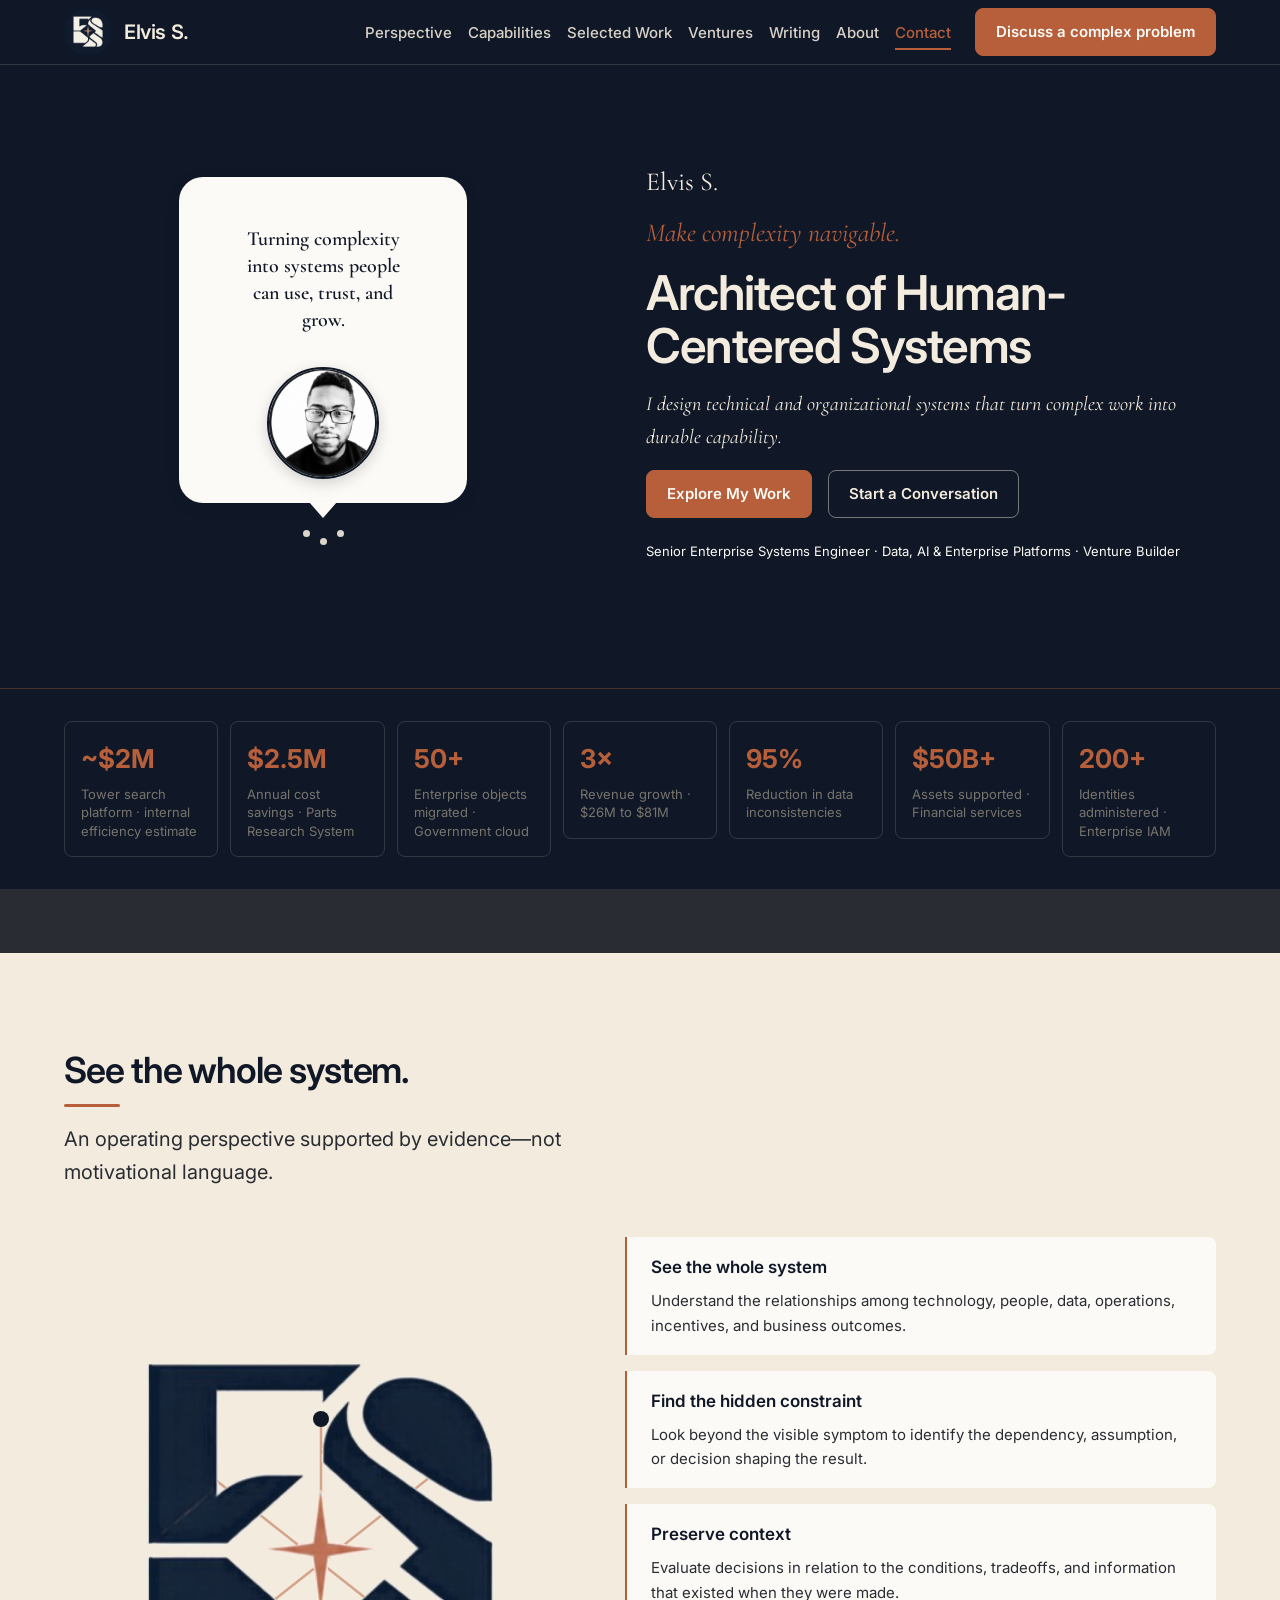
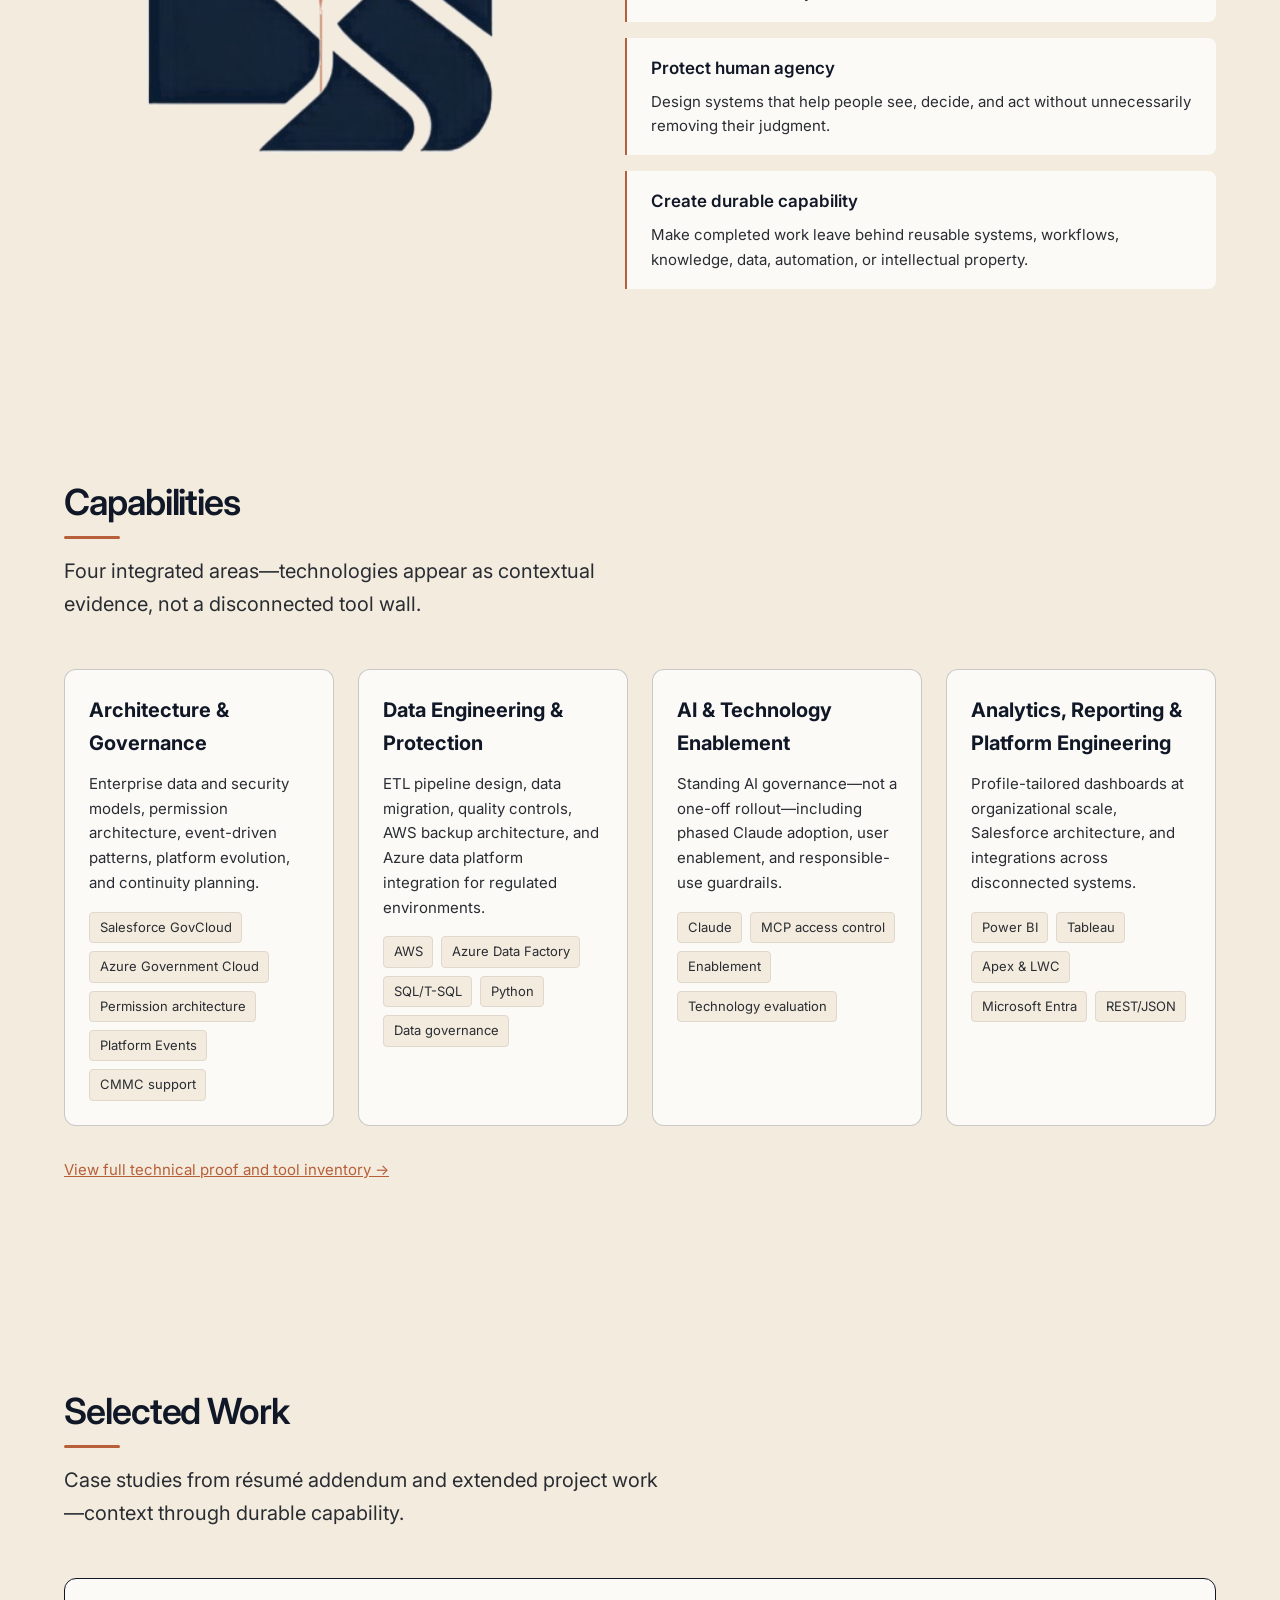
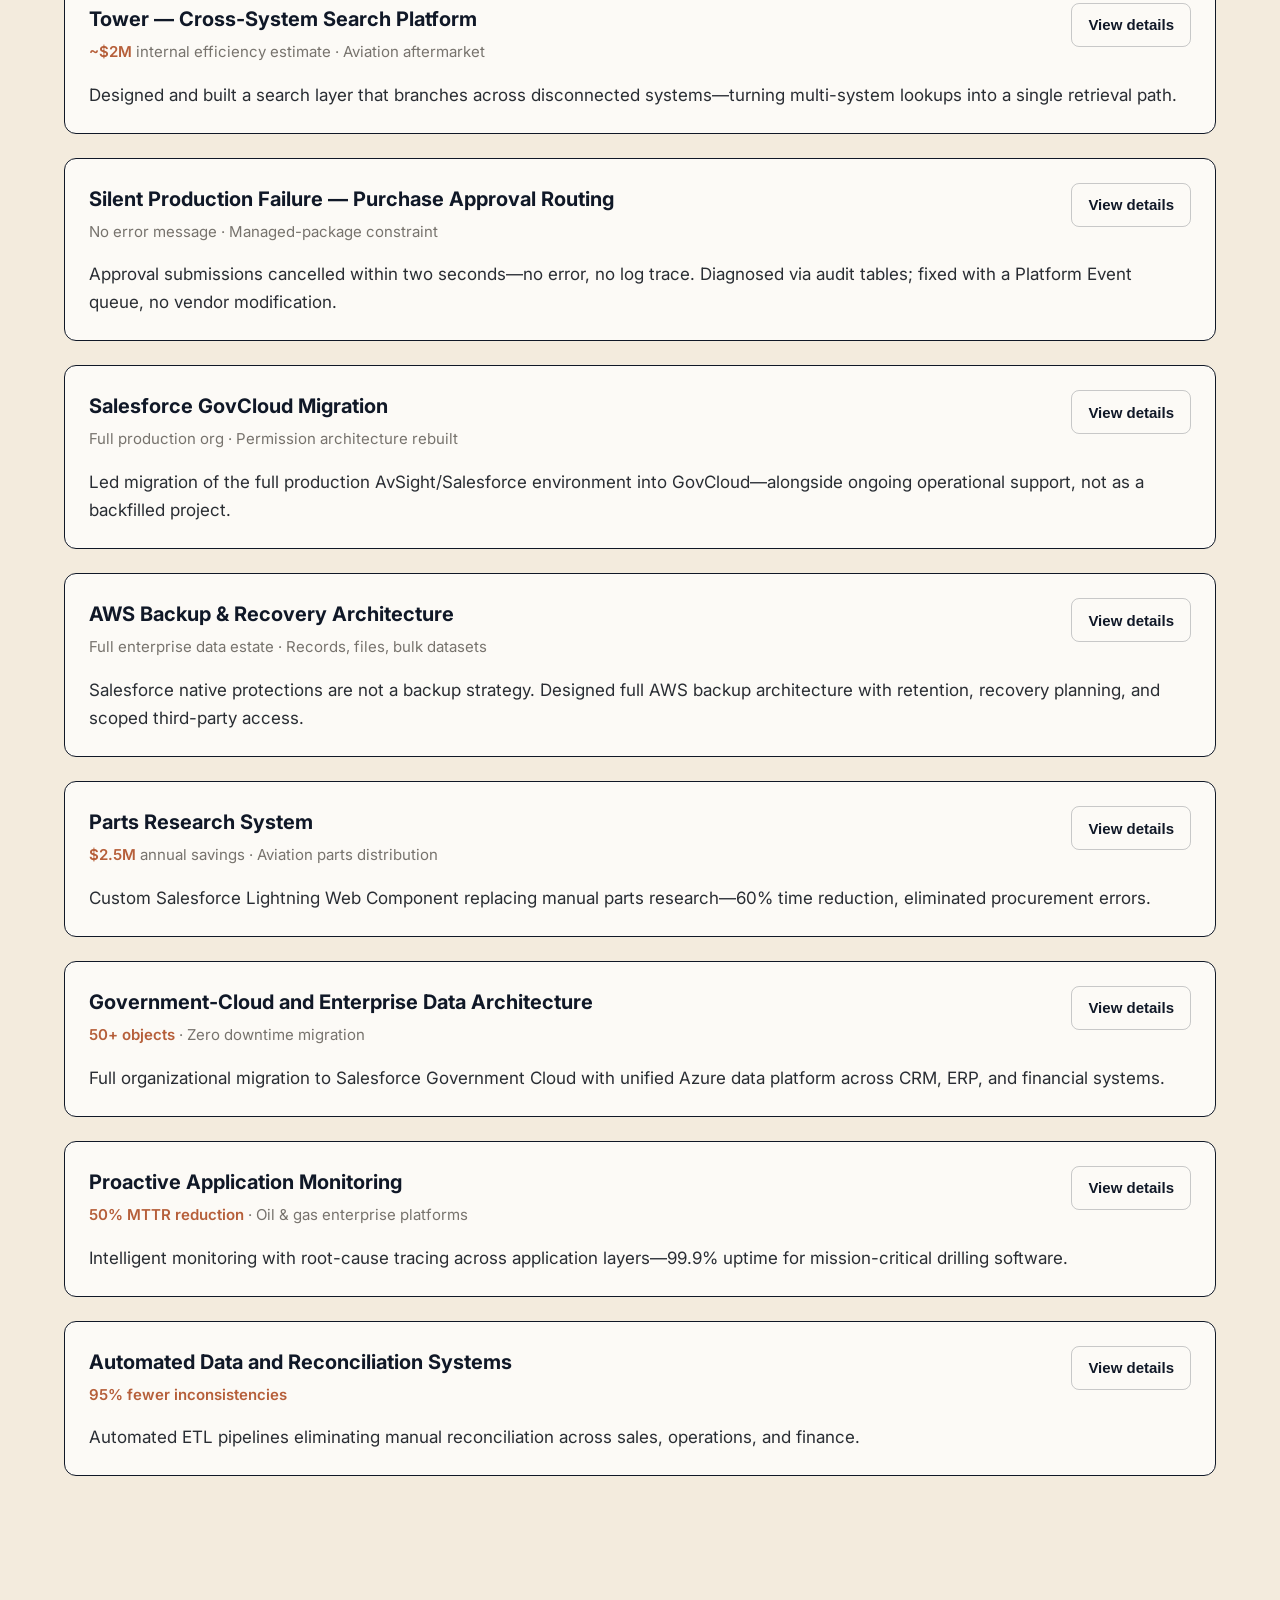
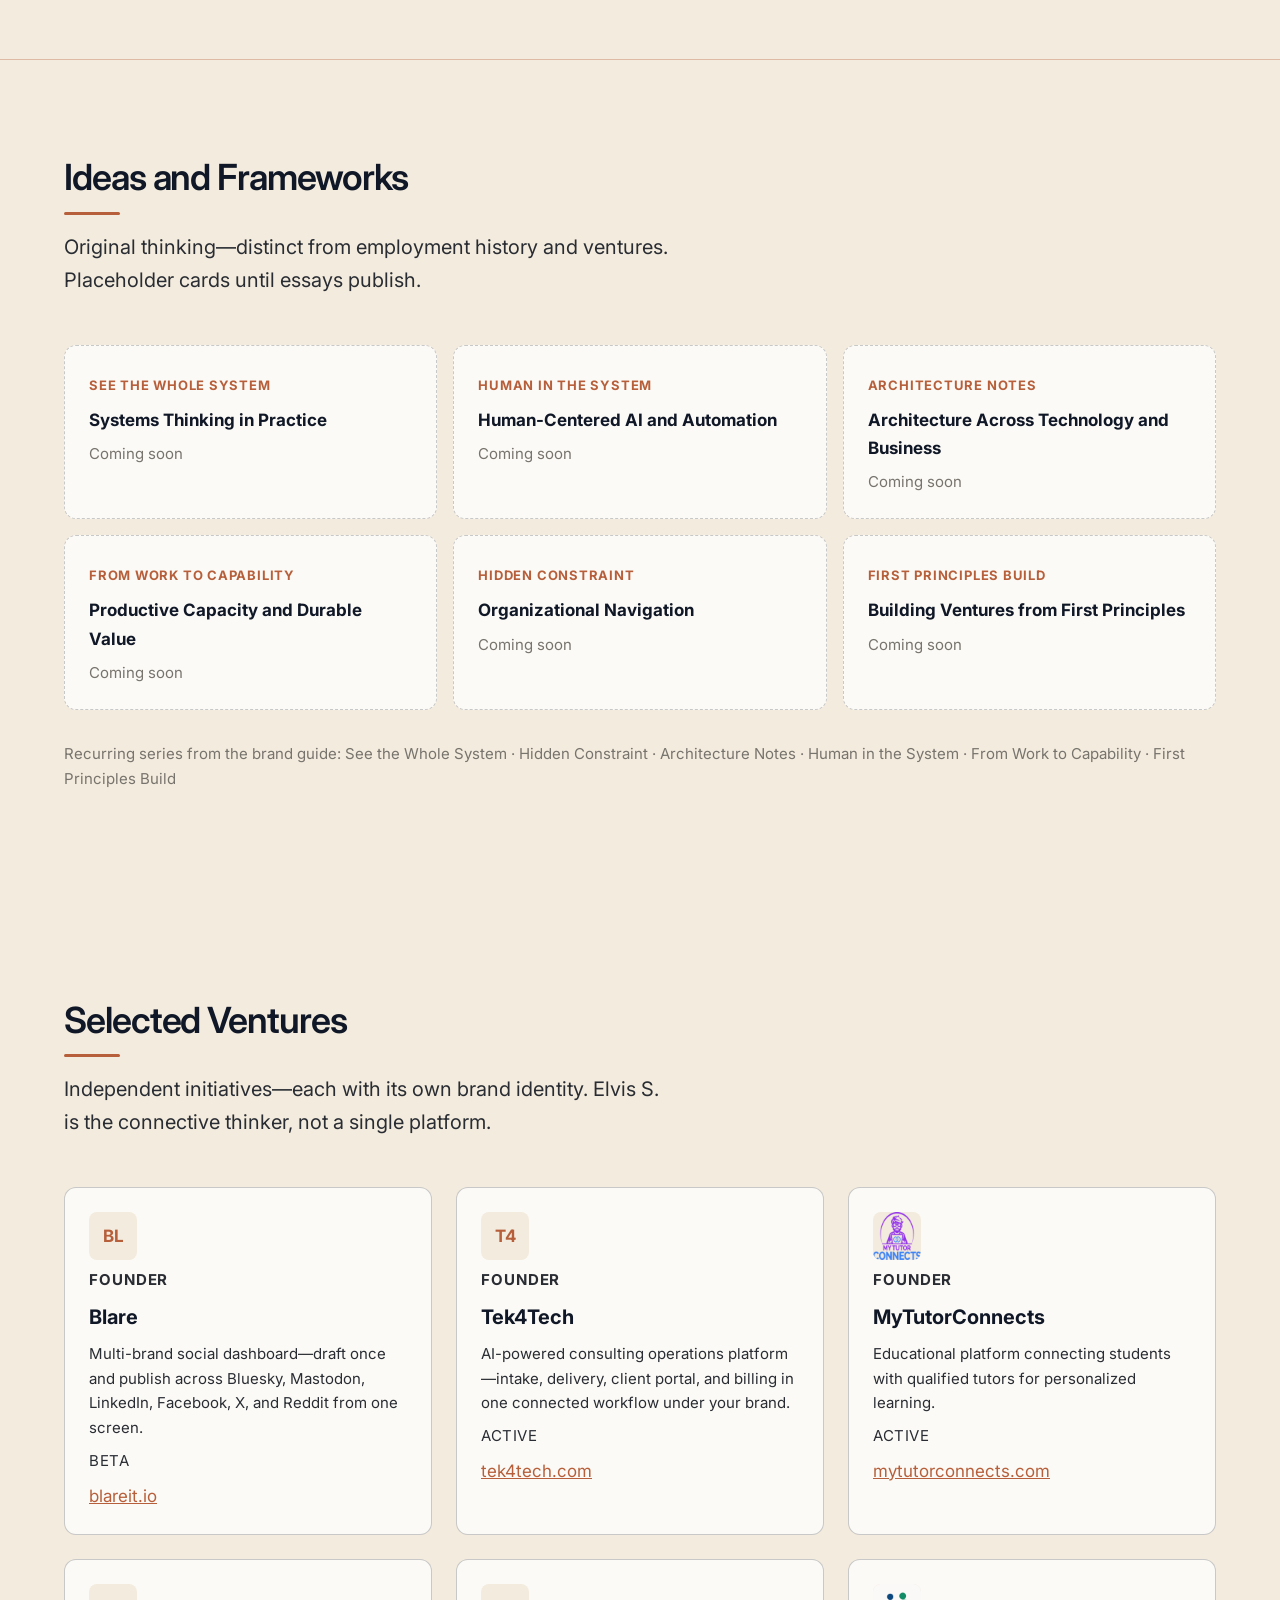
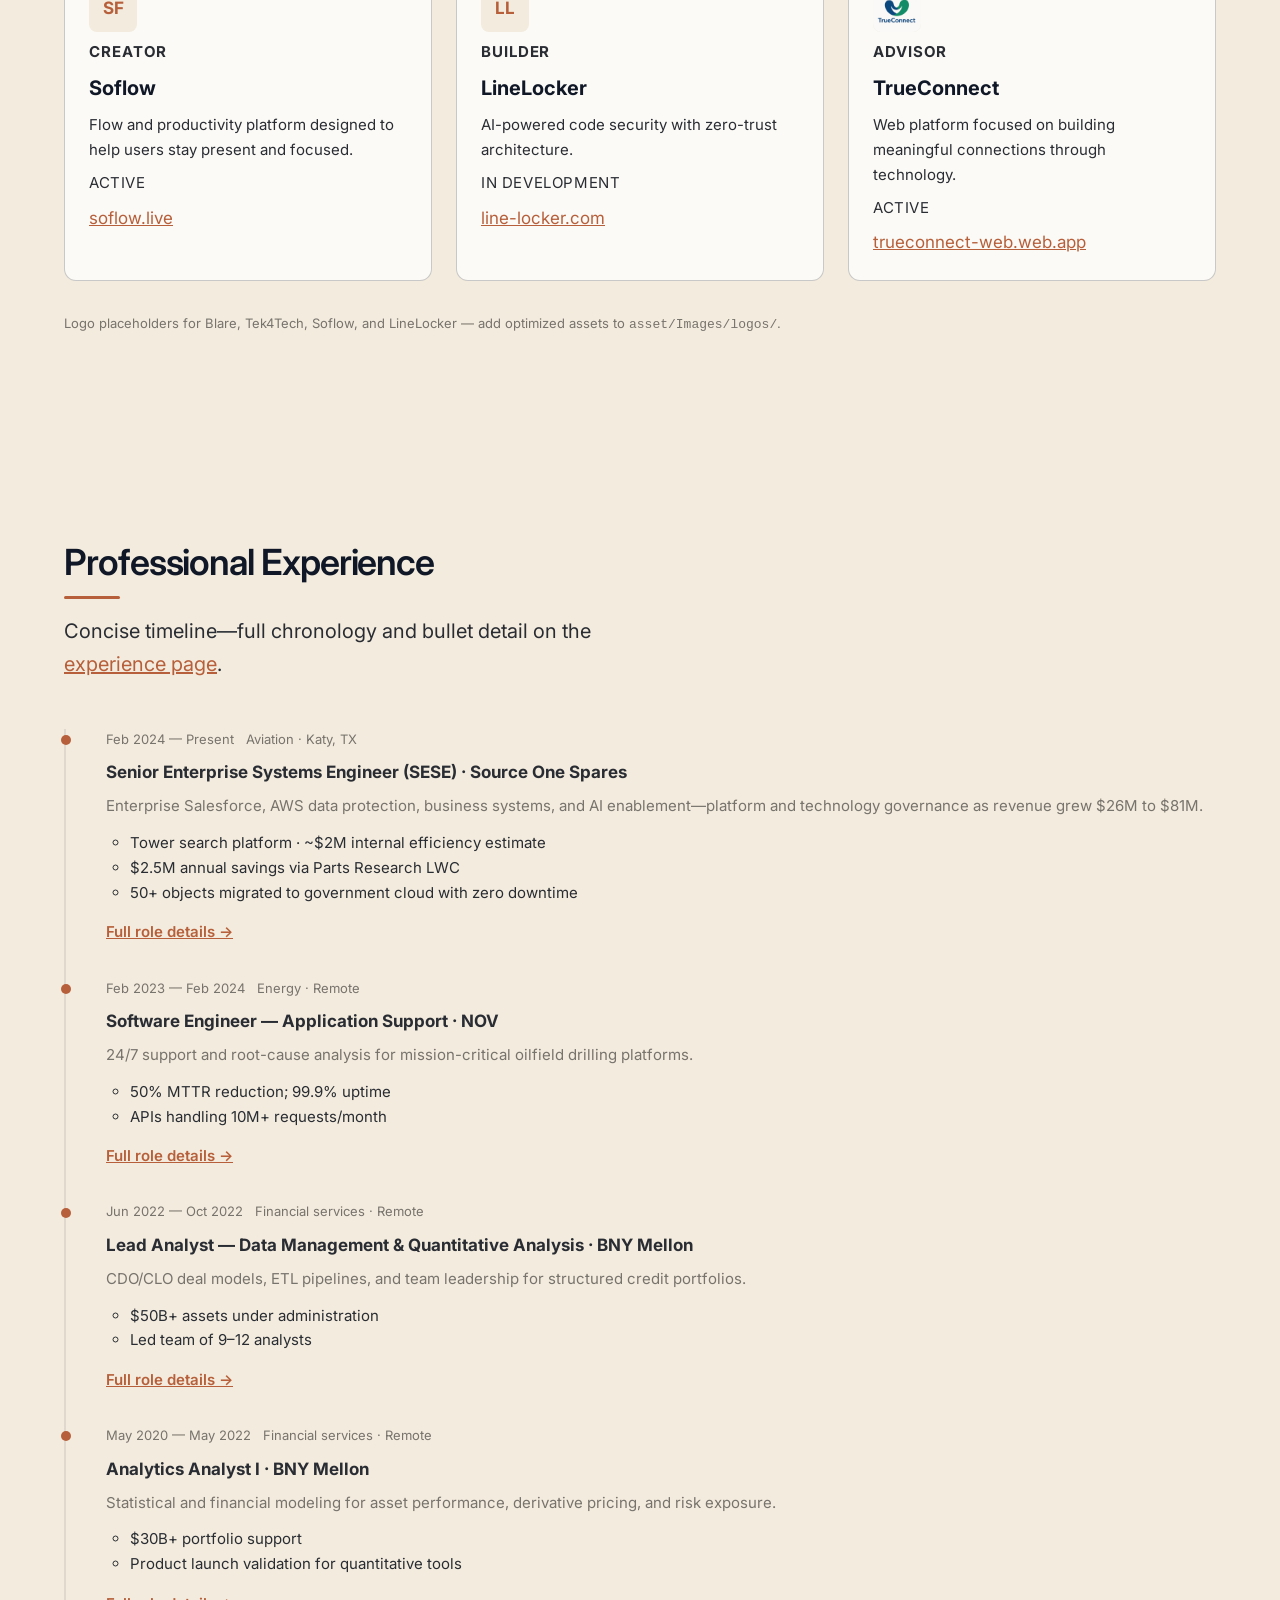
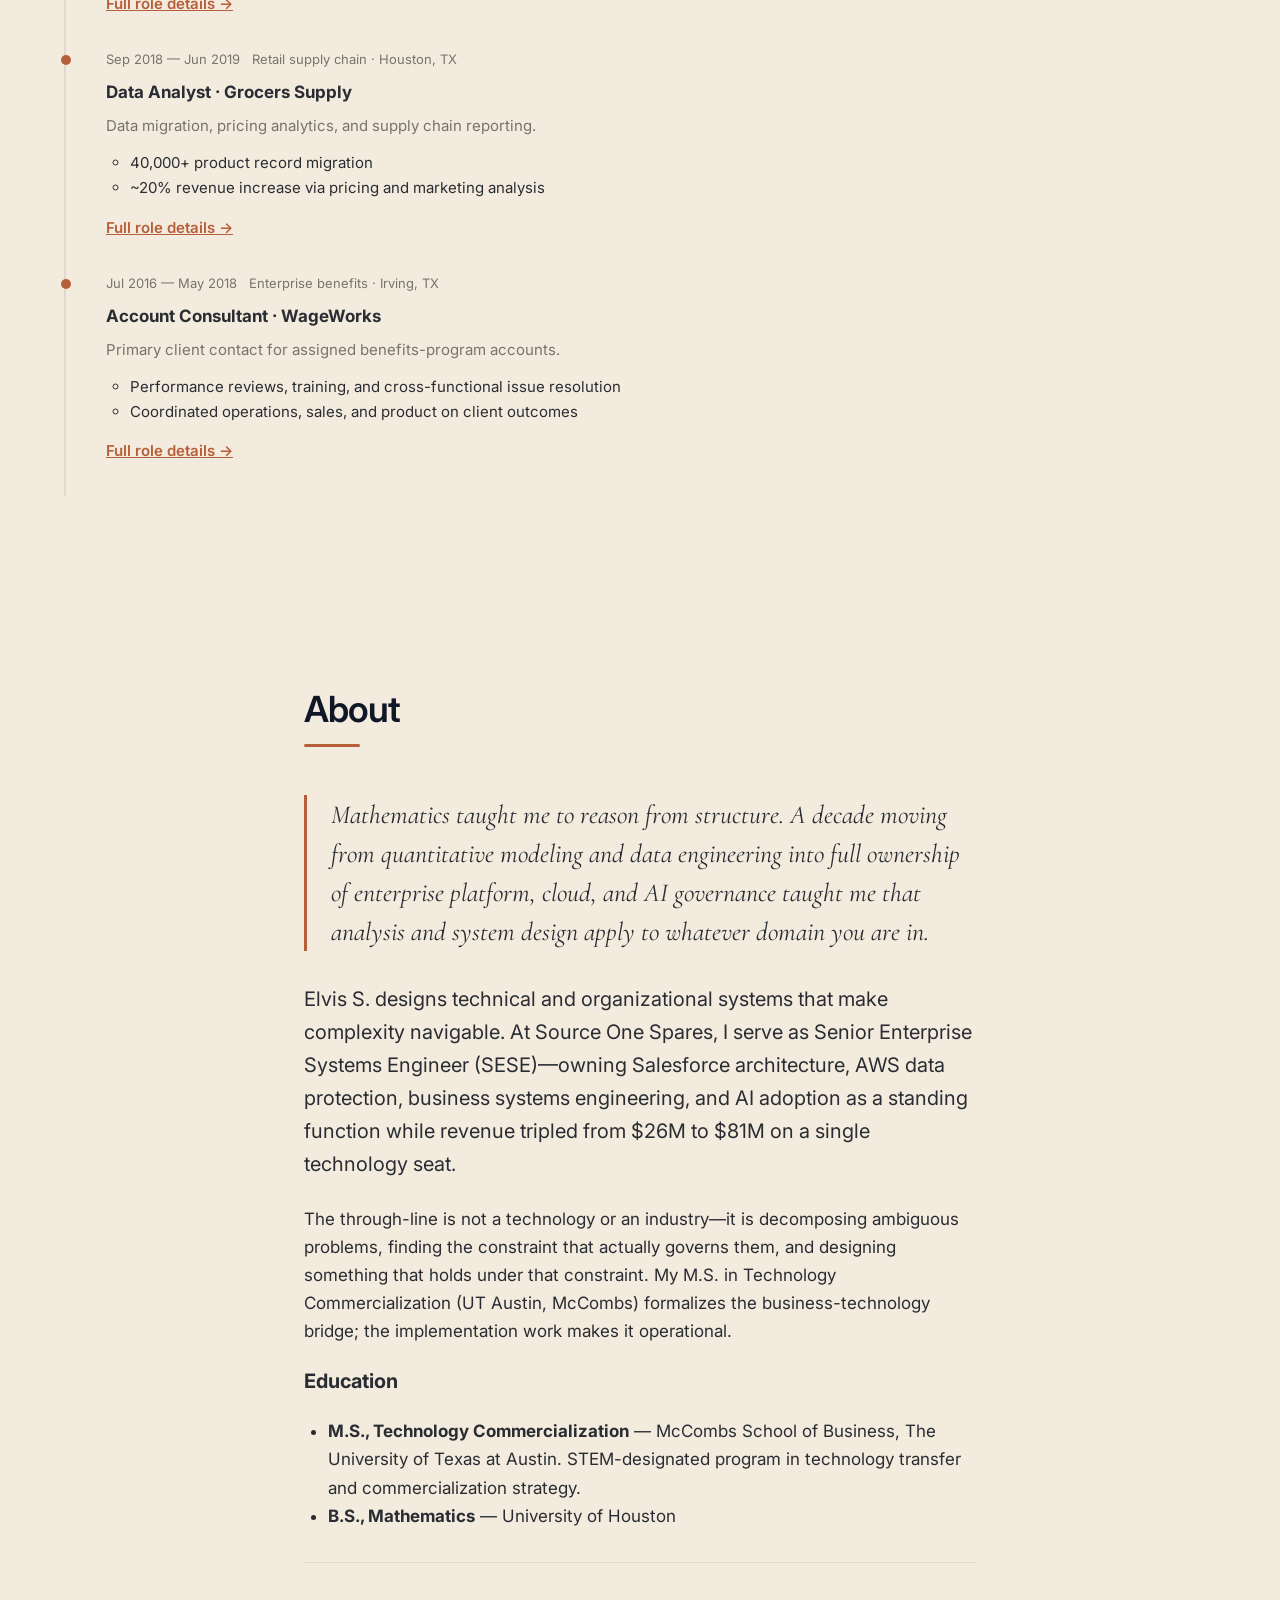
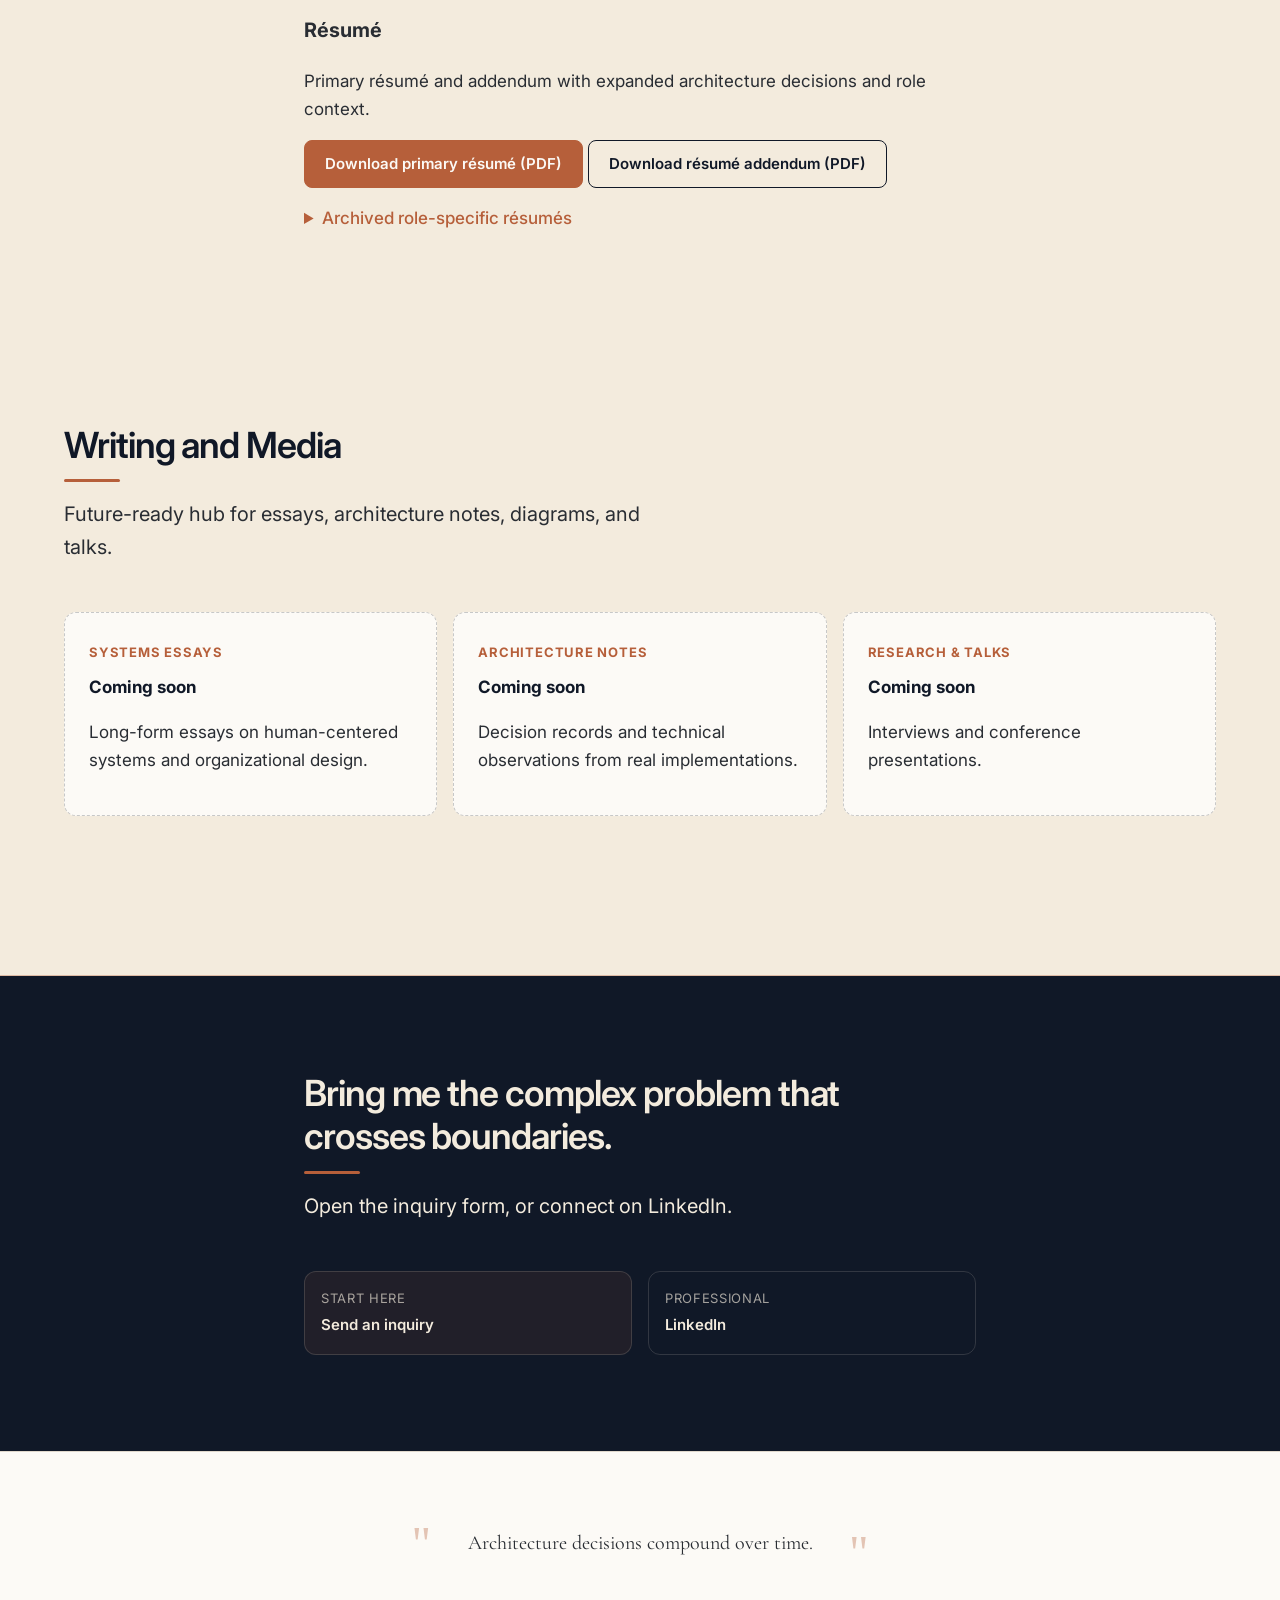
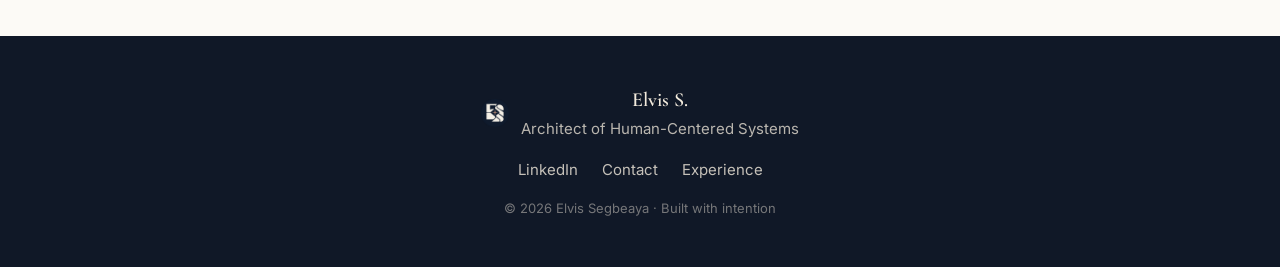
==== commit 44975d30: "Open contact inquiry form in a modal overlay instead of inline embed." ====
--- a/index.html
+++ b/index.html
@@ -645,27 +645,18 @@
       <div class="container container-narrow">
         <header class="section-header section-header-light">
           <h2 id="contact-title" class="section-title">Bring me the complex problem that crosses boundaries.</h2>
-          <p class="section-lead">Send an inquiry below, or connect on LinkedIn.</p>
+          <p class="section-lead">Open the inquiry form, or connect on LinkedIn.</p>
         </header>
 
         <div class="contact-pathways">
-          <a id="contact-intake-primary" class="contact-path contact-path-primary" href="#contact-embed-wrap" data-track="contact_click" data-track-label="intake">
+          <button type="button" id="contact-intake-primary" class="contact-path contact-path-primary" aria-haspopup="dialog" aria-controls="contact-modal" data-track="contact_click" data-track-label="intake">
             <span>Start here</span>
             <strong id="contact-intake-primary-label">Send an inquiry</strong>
-          </a>
+          </button>
           <a href="https://www.linkedin.com/in/uniquely-elvis/" class="contact-path" target="_blank" rel="noopener noreferrer" data-track="contact_click" data-track-label="linkedin">
             <span>Professional</span>
             <strong>LinkedIn</strong>
           </a>
-        </div>
-
-        <div id="contact-embed-wrap" class="contact-embed-wrap" aria-label="Contact intake form">
-          <iframe
-            src="https://docs.google.com/forms/d/e/1FAIpQLSfuPpZwWYwx1i25O_gwVSvKO58tC4-0KdmM5nSNGUfqeTshAg/viewform?embedded=true"
-            title="Send an inquiry — Elvis S."
-            loading="lazy"
-            referrerpolicy="no-referrer-when-downgrade"
-            allow="fullscreen">Loading inquiry form…</iframe>
         </div>
       </div>
     </section>
@@ -688,6 +679,26 @@
 
   </main>
 
+  <div id="contact-modal" class="contact-modal" aria-hidden="true">
+    <div class="contact-modal-backdrop" data-contact-modal-close tabindex="-1" aria-hidden="true"></div>
+    <div class="contact-modal-panel" role="dialog" aria-modal="true" aria-labelledby="contact-modal-title">
+      <header class="contact-modal-header">
+        <h2 id="contact-modal-title" class="contact-modal-title">Send an inquiry</h2>
+        <button type="button" class="contact-modal-close" data-contact-modal-close aria-label="Close inquiry form">
+          <span aria-hidden="true">&times;</span>
+        </button>
+      </header>
+      <div id="contact-embed-wrap" class="contact-modal-body" aria-label="Contact intake form">
+        <iframe
+          data-src="https://docs.google.com/forms/d/e/1FAIpQLSfuPpZwWYwx1i25O_gwVSvKO58tC4-0KdmM5nSNGUfqeTshAg/viewform?embedded=true"
+          title="Send an inquiry — Elvis S."
+          loading="lazy"
+          referrerpolicy="no-referrer-when-downgrade"
+          allow="fullscreen"></iframe>
+      </div>
+    </div>
+  </div>
+
   <footer class="site-footer">
     <div class="container footer-inner">
       <div class="footer-brand">
--- a/css/styles.css
+++ b/css/styles.css
@@ -1083,40 +1083,112 @@
   border-color: var(--color-burnished-copper);
   background: rgba(182, 95, 58, 0.1);
 }
-.contact-embed-wrap {
-  margin-top: var(--space-7);
+
+/* Contact intake modal */
+.contact-modal {
+  position: fixed;
+  inset: 0;
+  z-index: 2000;
+  display: flex;
+  align-items: center;
+  justify-content: center;
+  padding: var(--space-4);
+  pointer-events: none;
+  opacity: 0;
+  visibility: hidden;
+  transition: opacity var(--transition), visibility var(--transition);
+}
+.contact-modal.is-open {
+  pointer-events: auto;
+  opacity: 1;
+  visibility: visible;
+}
+.contact-modal-backdrop {
+  position: absolute;
+  inset: 0;
+  background: rgba(16, 24, 39, 0.78);
+  backdrop-filter: blur(4px);
+}
+.contact-modal-panel {
+  position: relative;
+  z-index: 1;
+  display: flex;
+  flex-direction: column;
+  width: min(920px, 100%);
+  max-height: min(92vh, 880px);
+  background: var(--color-soft-white);
   border-radius: var(--radius-lg);
+  box-shadow: 0 24px 64px rgba(16, 24, 39, 0.35);
   overflow: hidden;
+}
+.contact-modal-header {
+  display: flex;
+  align-items: center;
+  justify-content: space-between;
+  gap: var(--space-4);
+  padding: var(--space-4) var(--space-5);
+  border-bottom: 1px solid var(--color-border);
   background: var(--color-soft-white);
-  min-height: 720px;
-}
-.contact-embed-wrap iframe {
+}
+.contact-modal-title {
+  margin: 0;
+  font-size: var(--text-lg);
+  font-weight: 600;
+  color: var(--color-midnight-ink);
+}
+.contact-modal-close {
+  display: inline-flex;
+  align-items: center;
+  justify-content: center;
+  width: 2.25rem;
+  height: 2.25rem;
+  padding: 0;
+  border: 1px solid var(--color-border);
+  border-radius: var(--radius-md);
+  background: transparent;
+  color: var(--color-graphite);
+  font-size: 1.5rem;
+  line-height: 1;
+  cursor: pointer;
+  transition: var(--transition);
+}
+.contact-modal-close:hover,
+.contact-modal-close:focus-visible {
+  border-color: var(--color-burnished-copper);
+  color: var(--color-burnished-copper);
+  outline: none;
+}
+.reduce-motion .contact-modal { transition: none; }
+.contact-modal-body {
+  flex: 1;
+  min-height: 0;
+  background: var(--color-soft-white);
+}
+.contact-modal-body iframe {
   display: block;
   width: 100%;
-  min-height: 720px;
+  height: min(78vh, 760px);
   border: 0;
   background: var(--color-soft-white);
 }
-.contact-embed-wrap .calendly-inline-widget {
+.contact-modal-body .calendly-inline-widget {
   width: 100%;
-  min-height: 700px;
-}
+  min-height: min(78vh, 760px);
+}
+body.contact-modal-open { overflow: hidden; }
 
 /* Contact — calm closing emergence */
 .contact-section.is-visible .section-header,
-.contact-section.is-visible .contact-pathways,
-.contact-section.is-visible .contact-embed-wrap {
+.contact-section.is-visible .contact-pathways {
   animation: contactEmerge var(--motion-slow) var(--ease-emerge) both;
 }
 .contact-section.is-visible .contact-pathways { animation-delay: 100ms; }
-.contact-section.is-visible .contact-embed-wrap { animation-delay: 180ms; }
 @keyframes contactEmerge {
   from { opacity: 0; transform: translateY(var(--shift-md)); }
   to { opacity: 1; transform: none; }
 }
 .reduce-motion .contact-section.is-visible .section-header,
-.reduce-motion .contact-section.is-visible .contact-pathways,
-.reduce-motion .contact-section.is-visible .contact-embed-wrap { animation: none; }
+.reduce-motion .contact-section.is-visible .contact-pathways { animation: none; }
 
 .section-bridge--ivory-navy::before {
   display: none;
@@ -1144,6 +1216,16 @@
   padding: var(--space-4); text-decoration: none; color: inherit;
   border: 1px solid var(--color-border-dark); border-radius: var(--radius-lg);
   transition: var(--transition);
+}
+button.contact-path {
+  appearance: none;
+  width: 100%;
+  font: inherit;
+  text-align: left;
+  cursor: pointer;
+}
+button.contact-path:not(.contact-path-primary) {
+  background: transparent;
 }
 .contact-path:hover { border-color: var(--color-signal-teal); background: rgba(182, 95, 58, 0.1); color: var(--color-warm-ivory); }
 .contact-path span { font-size: var(--text-xs); color: rgba(243,235,221,0.65); text-transform: uppercase; letter-spacing: 0.05em; }
